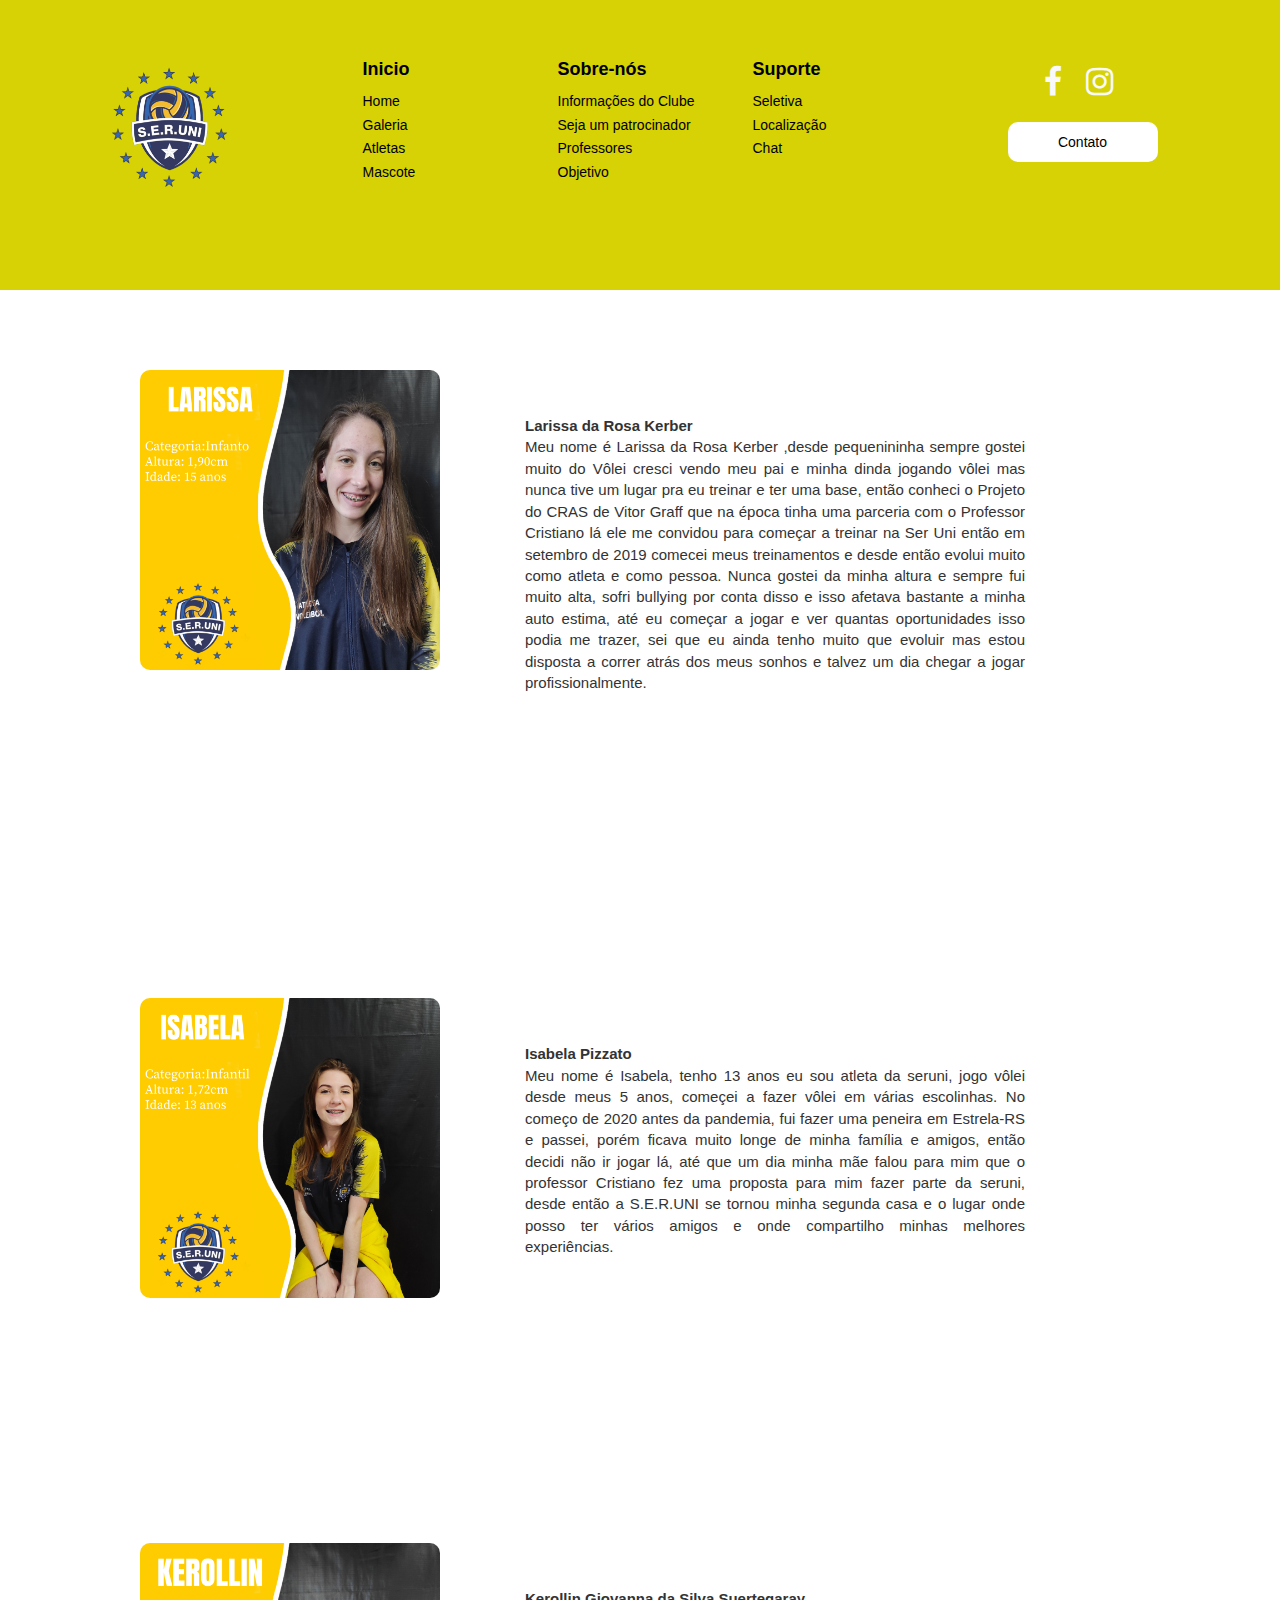
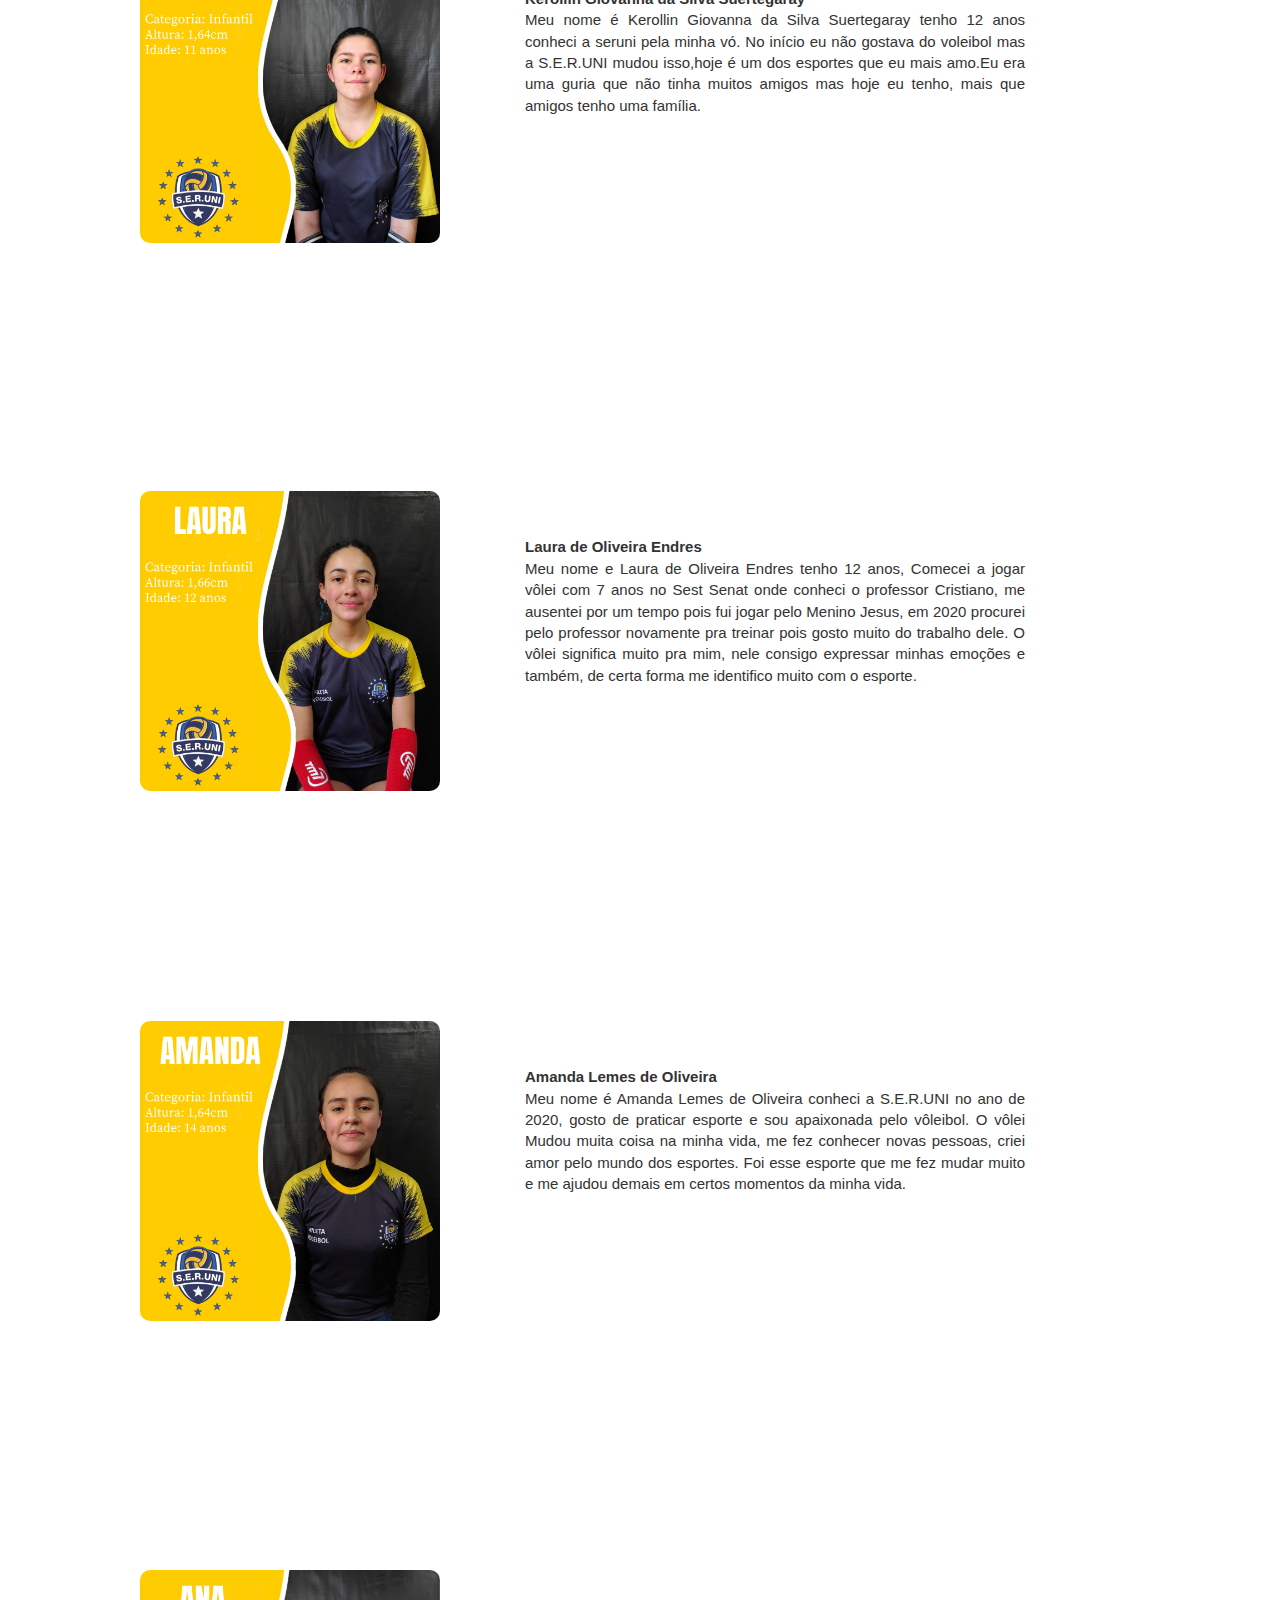
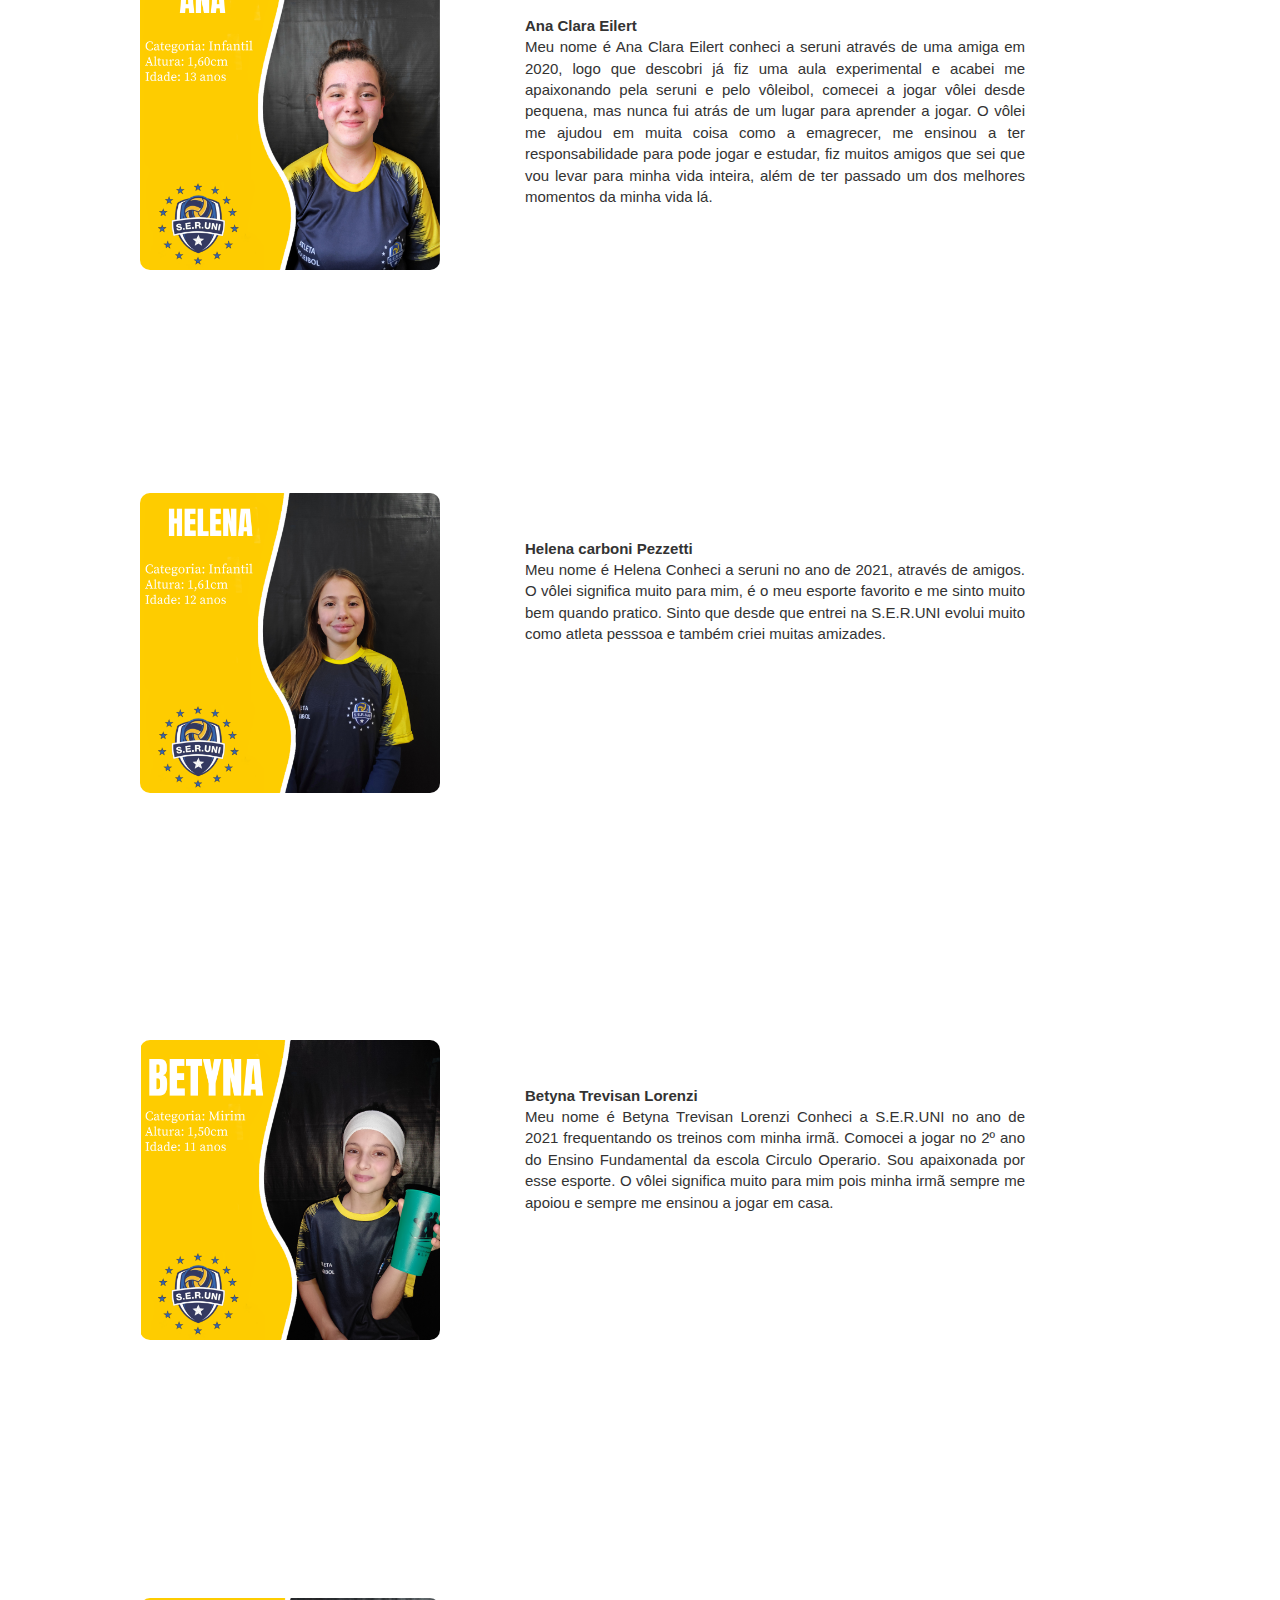
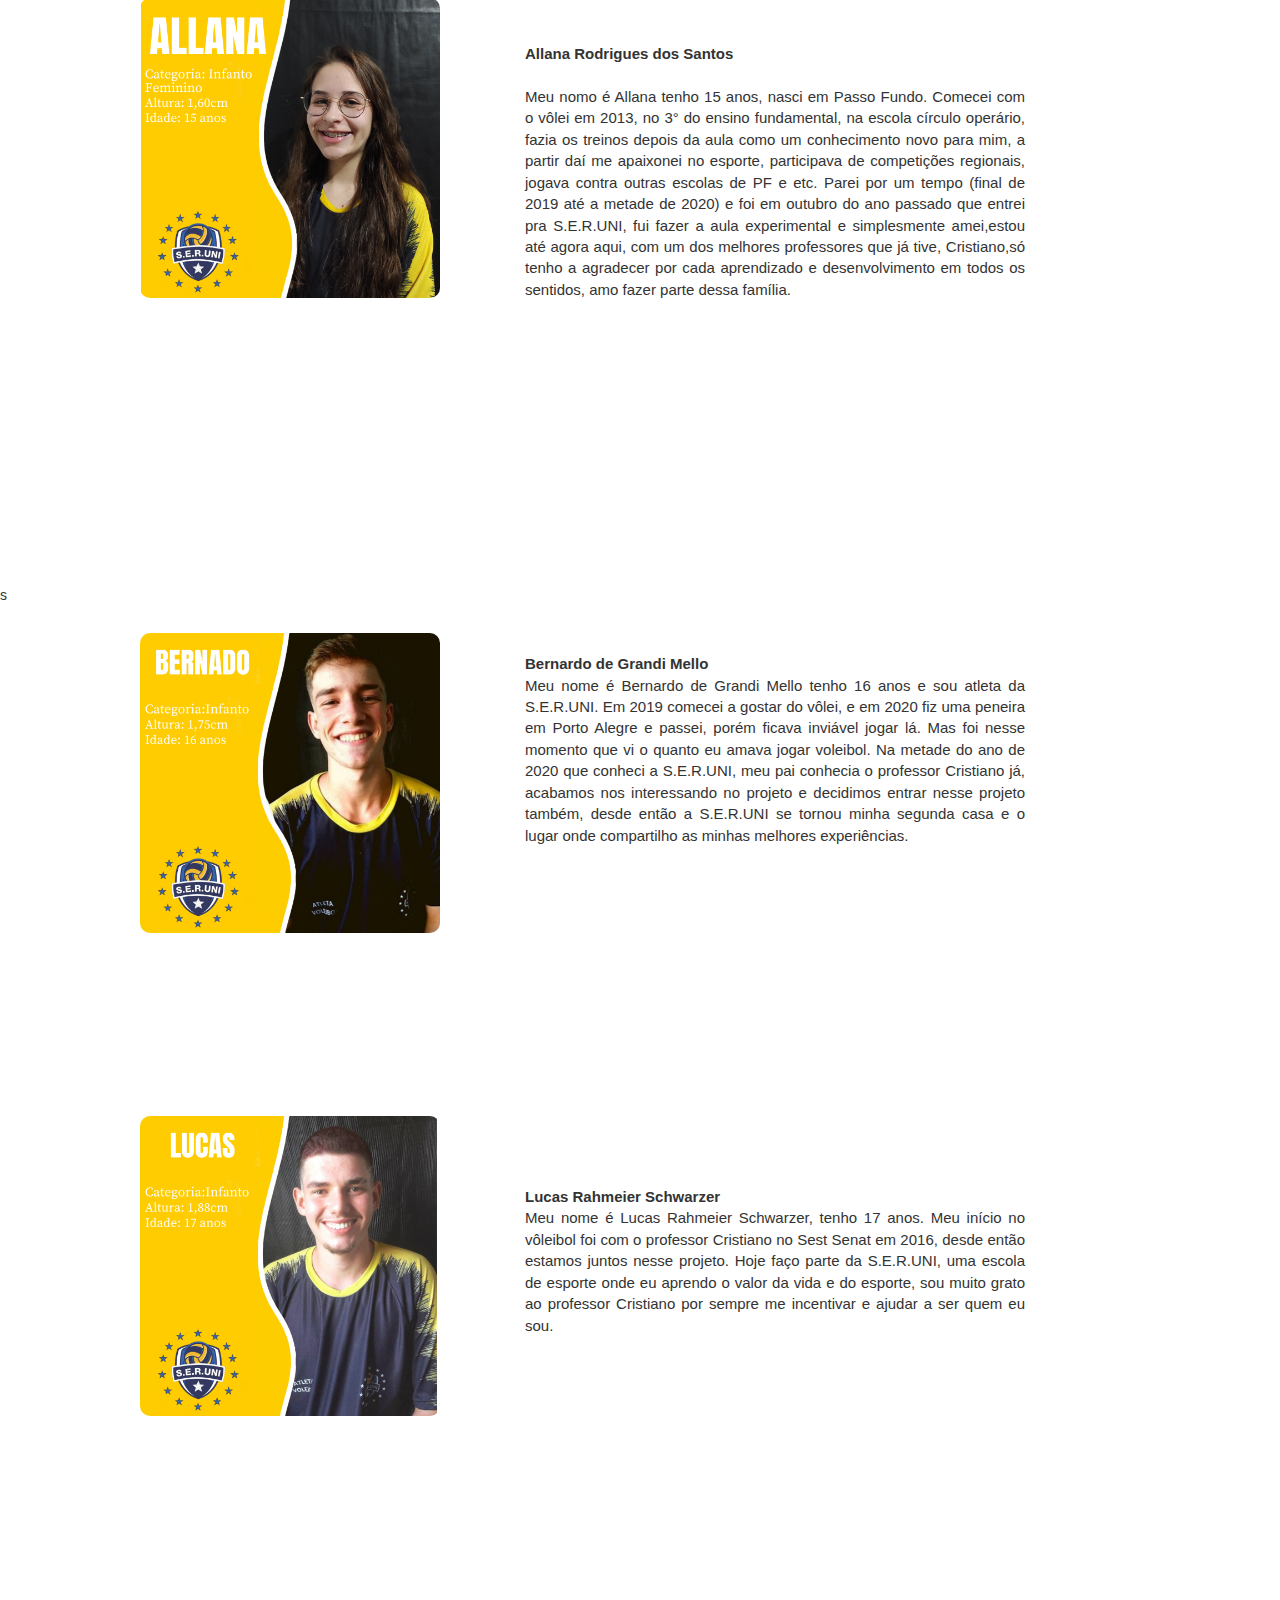
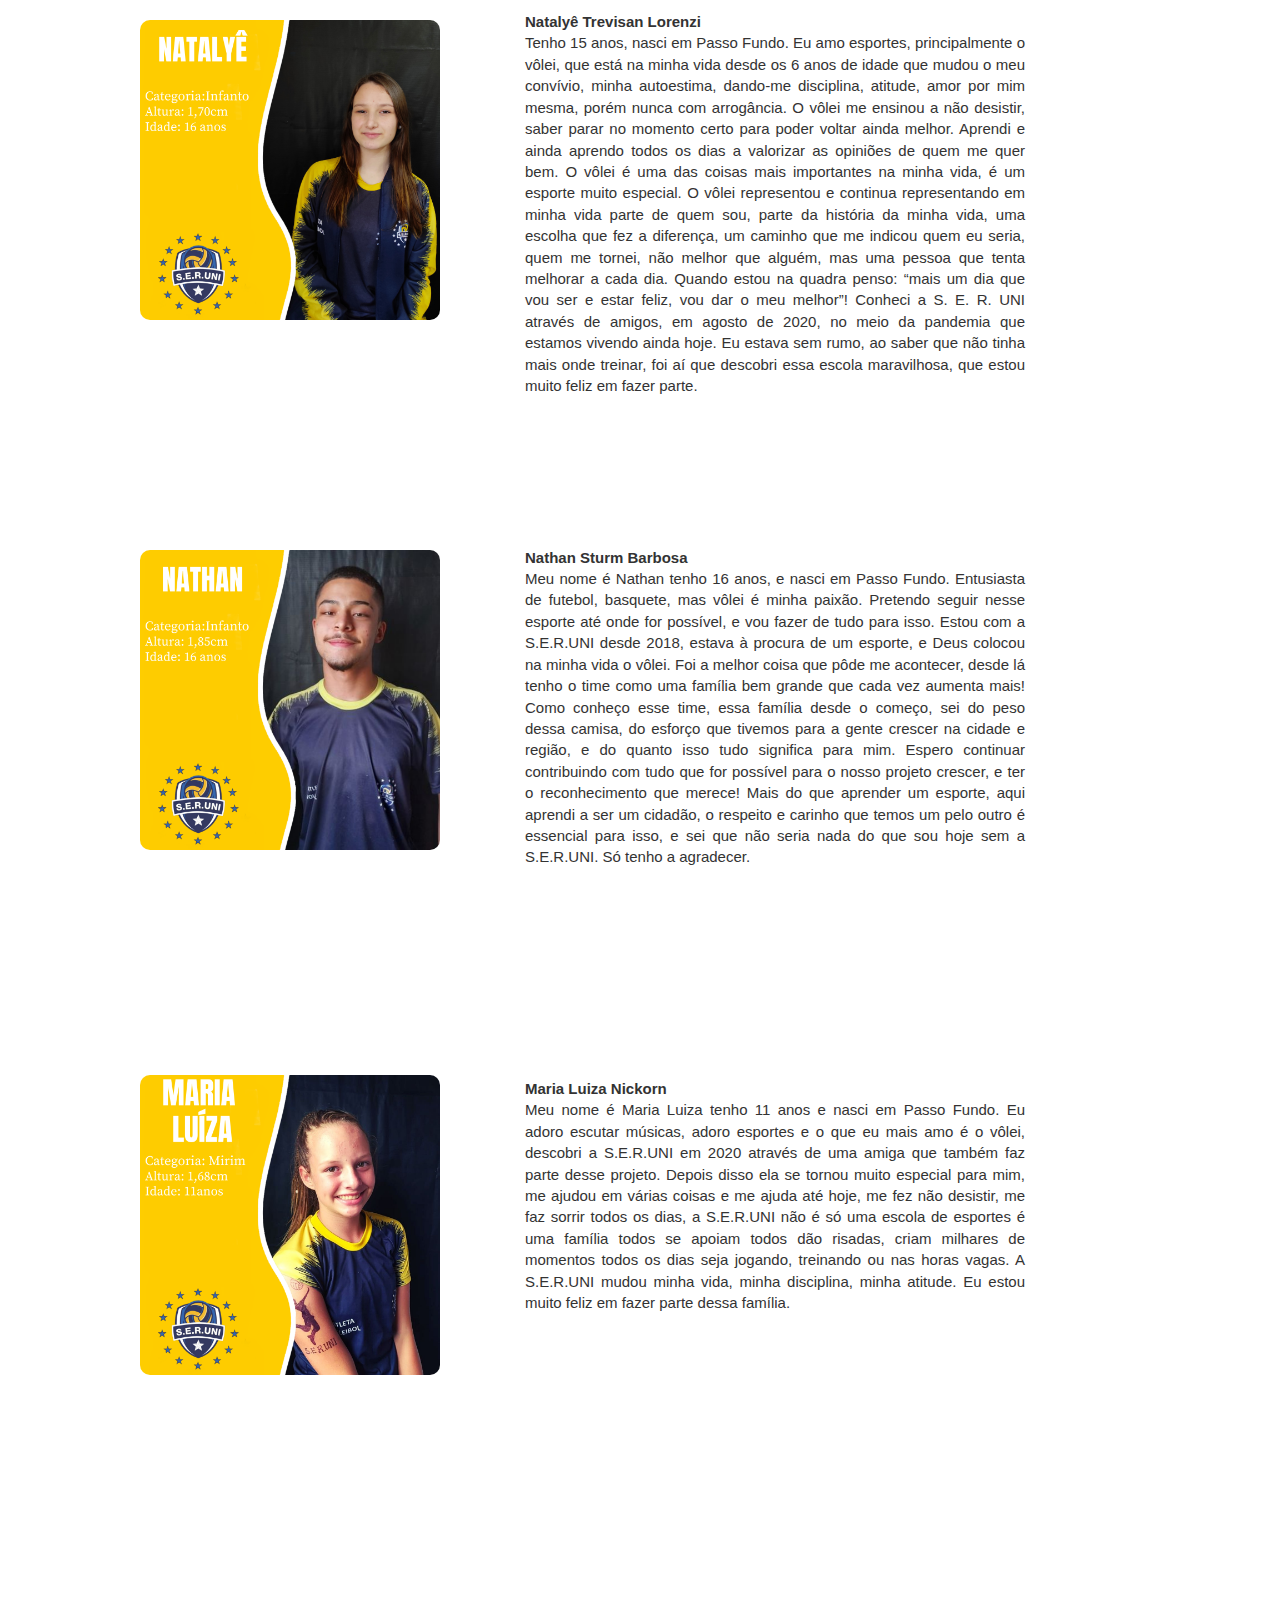
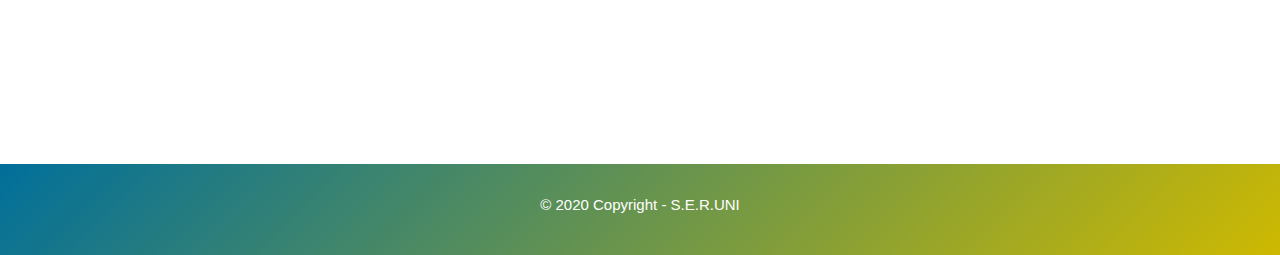
==== atletas.html @ 85f52ccf "Add files via upload" ====
<!DOCTYPE html>
<html>
  <head>
    <title>S.E.R.UNI</title>
    <meta charset="utf-8">
    <link href="https://fonts.googleapis.com/css?family=Roboto&display=swap" rel="stylesheet">
    <meta name="viewport" content="width=device-width, initial-scale=1, shrink-to-fit=no">
    <link href="https://fonts.googleapis.com/css?family=Vollkorn:400,400i,700" rel="stylesheet">
    <meta name="theme-color" content="#057386">
    <link rel="shortcut icon" href="SERUNI.png" >
     <link rel="stylesheet" href="css/matematica.css" />
     <link rel="stylesheet" href="css/video.css">
    <link href="https://fonts.googleapis.com/css?family=Liu+Jian+Mao+Cao&display=swap" rel="stylesheet">
    <link rel="stylesheet" href="ajax/ajax.css">
    <link rel="stylesheet" href="ajax/boots.css">
    <link rel="stylesheet" href="footer-with-button-logo.css">
  </head>
  <body>
  <link rel="stylesheet" href="https://cdnjs.cloudflare.com/ajax/libs/font-awesome/4.7.0/css/font-awesome.min.css">

</head>
<body>
  
    <footer  id="myFooter">
        <div class="container">
            <div class="row">
                <div class="col-sm-3">
                    <h2 class="logo"> <img src="SERUNI.png" width="188px" height="170px" ></h2>
                </div>
                <div class="col-sm-2">
                    <h5>Inicio</h5>
                    <ul>
                        <li><a href="index.html" >Home</a></li>
                        <li><a href="galeria.html">Galeria</a></li>
                        <li><a href="atletas.html">Atletas</a></li>
                        <li><a href="mascote.html">Mascote</a></li>
            
                    </ul>
                </div>
                <div class="col-sm-2">
                    <h5>Sobre-nós</h5>
                    <ul>
                        <li><a href="informaçoes.html">Informações do Clube</a></li>
                        <li><a href="patrocinio.html">Seja um patrocinador</a></li>
                        <li><a href="professores.html">Professores</a></li>
                        
                        <li><a href="valores.html">Objetivo</a></li>
                    </ul>
                </div>
                <div class="col-sm-2">
                    <h5>Suporte</h5>
                    <ul>
                        <li><a href="seletiva.html">Seletiva</a></li>
                        <li><a href="localizaçao.html">Localização</a></li>
                       
                        <li><a href="https://www.facebook.com/messages/t/voleibolseruni">Chat</a></li>
  
                    </ul>
                </div>
                <div class="col-sm-3">
                    <div class="social-networks">
                      
                        <a href="https://www.facebook.com/voleibolseruni" class="facebook"><i class="fa fa-facebook"></i></a>
                        <a href="https://www.instagram.com/s.e.r.uni_/" class="instagram"><i class="fa fa-instagram"></i></a>
                    </div>
                    <a href="https://api.whatsapp.com/send?phone=5554991456488&text=Ol%C3%A1%20gostaria%20de%20patrocinar%20a%20S..E.R.UNI%20%3F">
                      <button type="button" class="serunibot">Contato</button>
                    </a>
                </div>
            </div>
        </div>
       
    </footer>
    <article class="desaparece">
      <br> 
      <br> 
      <br> 
      <br> 
      
   
    </article>
    <!-- <header>
        <p id="fechar">X</p>
      </header>
      <main> -->
    
        
      <!-- </main>
    <p class="embreve"> Desculpa essa Pagina não esta Disponivel no Momento</p>
     <a href="https://wa.me/?text=Acesse%20http://www.escoladeesportesseruni.com.br/">
        <img src="https://i.pinimg.com/originals/85/be/cb/85becb35e8864e42a5796fd8e240fbfb.png" style="width: 30px;height: 30px;">

  </a> -->
  <!-- <iframe src="https://www.facebook.com/plugins/share_button.php?href=https%3A%2F%2Fwww.facebook.com%2Fvoleibolseruni&layout=button&size=large&width=121&height=28&appId" width="121" height="28" style="border:none;overflow:hidden" scrolling="no" frameborder="0" allowfullscreen="true" allow="autoplay; clipboard-write; encrypted-media; picture-in-picture; web-share"></iframe> -->

<!--
  <img id="configura" src="img/isabela.png" class="fb-post6">
  <p id="ajuste" class="biografia6"><b> Isabela</b><br>

    </p>
  <iframe src="https://www.facebook.com/plugins/share_button.php?href=https%3A%2F%2Fwww.facebook.com%2Fvoleibolseruni%2Fphotos%2Fa.2307043109548555%2F2866457470273780%2F&layout=button_count&size=small&width=115&height=20&appId"class="compartilhar5" width="115" height="20" style="border:none;overflow:hidden" scrolling="no" frameborder="0" allowfullscreen="true" allow="autoplay; clipboard-write; encrypted-media; picture-in-picture; web-share"></iframe>

 
    
    
    <img id="configura" src="img/ana mader.png" class="fb-post6">
  <p id="ajuste" class="biografia6"><b> Ana Mader </b><br>
    Meu nome é Ana Mader tenho 16
    </p>
  <iframe src="https://www.facebook.com/plugins/share_button.php?href=https%3A%2F%2Fwww.facebook.com%2Fvoleibolseruni%2Fphotos%2Fa.2307043109548555%2F2866457470273780%2F&layout=button_count&size=small&width=115&height=20&appId"class="compartilhar5" width="115" height="20" style="border:none;overflow:hidden" scrolling="no" frameborder="0" allowfullscreen="true" allow="autoplay; clipboard-write; encrypted-media; picture-in-picture; web-share"></iframe>
  

  <img id="configura" src="img/fernanda.png" class="fb-post6">
  <p id="ajuste" class="biografia6"><b> Fernanda Soares de Souza </b><br>
    Meu nome é Fernanda e conheci a seruni através de uma amiga que também faz parte desse projeto, 
   o professor Cristiano eu já conhecia quando ele dava aulas no sest Senat, treinei lá por 2 anos e me
   afastei por motivos escolares.
 O vôlei mudou muita coisa na minha vida, principalmente na vida esportiva,
  por que eu sempre fui uma pessoa que gosta muito de esportes, fez eu me socializar mais e ter mais 
  compromisso. Voleibol é mais que um hobby pra mim, é uma opção de carreira, e quero lutar 
  muito para alcançar o meu objetivos.
    </p>
  <iframe src="https://www.facebook.com/plugins/share_button.php?href=https%3A%2F%2Fwww.facebook.com%2Fvoleibolseruni%2Fphotos%2Fa.2307043109548555%2F2866457470273780%2F&layout=button_count&size=small&width=115&height=20&appId"class="compartilhar5" width="115" height="20" style="border:none;overflow:hidden" scrolling="no" frameborder="0" allowfullscreen="true" allow="autoplay; clipboard-write; encrypted-media; picture-in-picture; web-share"></iframe>
  
   --->  
  <img id="configura" src="img/larissa.png" class="fb-post6"> 
  <p id="ajuste" class="biografia6"><b> Larissa da Rosa Kerber</b><br>
    Meu nome é Larissa da Rosa Kerber ,desde pequenininha sempre gostei muito do Vôlei cresci vendo meu pai 
    e minha dinda jogando vôlei mas nunca tive um lugar pra eu treinar e ter uma base, então conheci 
    o Projeto do CRAS de Vitor Graff que na época tinha uma parceria com o Professor Cristiano lá ele
     me convidou para começar a treinar na Ser Uni então em setembro de 2019 comecei meus treinamentos
      e desde então evolui muito como atleta e como pessoa. Nunca gostei da minha altura
       e sempre fui muito alta, sofri bullying por conta disso e isso afetava bastante
        a minha auto estima, até eu começar a jogar e ver quantas oportunidades isso podia me trazer, 
        sei que eu ainda tenho muito que evoluir mas estou disposta a correr atrás dos meus sonhos e talvez um
         dia chegar a jogar profissionalmente.
    </p>
    <iframe src="https://www.facebook.com/plugins/share_button.php?href=https%3A%2F%2Fwww.facebook.com%2Fvoleibolseruni%2Fphotos%2Fa.2307043109548555%2F2896000383986155%2F&layout=button_count&size=small&width=115&height=20&appId"class="compartilhar5" width="115" height="20" style="border:none;overflow:hidden" scrolling="no" frameborder="0" allowfullscreen="true" allow="autoplay; clipboard-write; encrypted-media; picture-in-picture; web-share"></iframe>
  

   
 

 
  
 
  <!-- <img id="configura" src="img/julia.png" class="fb-post6">
  <p id="ajuste" class="biografia6"><b> Julia</b><br>
    
    </p> -->
  <iframe src="https://www.facebook.com/plugins/share_button.php?href=https%3A%2F%2Fwww.facebook.com%2Fvoleibolseruni%2Fphotos%2Fa.2307043109548555%2F2866457470273780%2F&layout=button_count&size=small&width=115&height=20&appId"class="compartilhar5" width="115" height="20" style="border:none;overflow:hidden" scrolling="no" frameborder="0" allowfullscreen="true" allow="autoplay; clipboard-write; encrypted-media; picture-in-picture; web-share"></iframe>
 
  <img id="configura" src="img//isabela.png" class="fb-post6">
 <p id="ajuste" class="biografia6"><b> Isabela Pizzato</b><br>
  Meu nome é Isabela, tenho 13 anos eu sou atleta da seruni, jogo vôlei desde meus 5 anos,
   começei a fazer vôlei em várias escolinhas. No começo de 2020 antes da pandemia, fui fazer
    uma peneira em Estrela-RS e passei, porém ficava muito longe de minha família e amigos,
     então decidi não ir jogar lá, até que um dia minha mãe falou para mim que o professor 
     Cristiano fez uma proposta para mim fazer parte da seruni, desde então a S.E.R.UNI se
      tornou minha segunda casa e o lugar onde posso ter vários amigos e onde compartilho
       minhas melhores experiências.
   
   </p>
   <iframe src="https://www.facebook.com/plugins/share_button.php?href=https%3A%2F%2Fwww.facebook.com%2Fvoleibolseruni%2Fphotos%2Fa.2307043109548555%2F2895987087320818%2F&layout=button_count&size=small&width=115&height=20&appId"class="compartilhar5" width="115" height="20" style="border:none;overflow:hidden" scrolling="no" frameborder="0" allowfullscreen="true" allow="autoplay; clipboard-write; encrypted-media; picture-in-picture; web-share"></iframe>

 <img id="configura" src="img//kerollin.png" class="fb-post6">
 <p id="ajuste" class="biografia6"><b> Kerollin Giovanna da Silva Suertegaray</b><br>
   Meu nome é Kerollin Giovanna da Silva Suertegaray tenho 12 anos conheci a seruni pela minha vó. No início eu não gostava do voleibol
    mas a S.E.R.UNI mudou isso,hoje é um dos esportes que eu mais amo.Eu era uma guria que não tinha muitos
     amigos mas hoje eu tenho, mais que amigos tenho uma família.
     <article class="desaparece">
      <br> 
      <br> 
      <br> 
      <br> 
      
   
    </article> 
   </p>
   <iframe src="https://www.facebook.com/plugins/share_button.php?href=https%3A%2F%2Fwww.facebook.com%2Fvoleibolseruni%2Fphotos%2Fa.2307043109548555%2F2893454927574034%2F&layout=button_count&size=small&width=115&height=20&appId"class="compartilhar5" width="115" height="20" style="border:none;overflow:hidden" scrolling="no" frameborder="0" allowfullscreen="true" allow="autoplay; clipboard-write; encrypted-media; picture-in-picture; web-share"></iframe>


 <img id="configura" src="img/laura.png" class="fb-post6">
 <p id="ajuste" class="biografia6"><b>Laura de Oliveira Endres</b><br>
   Meu nome e Laura de Oliveira Endres tenho 12 anos, Comecei a jogar vôlei com 7 anos no Sest Senat onde conheci o professor 
   Cristiano, me ausentei por um tempo pois fui jogar pelo Menino Jesus, em 2020 procurei pelo professor 
 novamente pra treinar pois gosto muito do trabalho dele.
O vôlei significa muito pra mim, nele consigo expressar minhas emoções e também, de certa forma me
identifico muito com o esporte.
<article class="desaparece">
  <br> 
  <br> 
  
  

</article> 
   </p>
   <iframe src="https://www.facebook.com/plugins/share_button.php?href=https%3A%2F%2Fwww.facebook.com%2Fvoleibolseruni%2Fphotos%2Fa.2307043109548555%2F2893446157574911&layout=button_count&size=small&width=115&height=20&appId"class="compartilhar5" width="115" height="20" style="border:none;overflow:hidden" scrolling="no" frameborder="0" allowfullscreen="true" allow="autoplay; clipboard-write; encrypted-media; picture-in-picture; web-share"></iframe>
 

 <img id="configura" src="img/amanda.png" class="fb-post6">
 <p id="ajuste" class="biografia6"><b> Amanda Lemes de Oliveira </b><br>
   Meu nome é Amanda Lemes de Oliveira conheci a S.E.R.UNI no ano de 2020, gosto de praticar esporte e
    sou apaixonada pelo vôleibol. 
   O vôlei Mudou muita coisa na minha vida, me fez conhecer novas pessoas, criei amor pelo mundo dos 
   esportes. Foi esse esporte que me fez mudar muito e me ajudou demais em certos momentos da minha vida.
   <article class="desaparece">
     <br> 
     <br> 
     <br> 
     <br> 
     
  
   </article>  
 </p>
 <iframe src="https://www.facebook.com/plugins/share_button.php?href=https%3A%2F%2Fwww.facebook.com%2Fvoleibolseruni%2Fphotos%2Fa.2307043109548555%2F2892644090988451%2F&layout=button_count&size=small&width=115&height=20&appId"class="compartilhar5" width="115" height="20" style="border:none;overflow:hidden" scrolling="no" frameborder="0" allowfullscreen="true" allow="autoplay; clipboard-write; encrypted-media; picture-in-picture; web-share"></iframe>

 



  <img id="configura" src="img/ana.png" class="fb-post6">
  <p id="ajuste" class="biografia6"><b> Ana Clara Eilert </b><br>
   Meu nome é Ana Clara Eilert conheci a seruni através de uma amiga em 2020, logo que descobri já fiz 
   uma aula experimental e acabei me apaixonando pela seruni e pelo vôleibol, comecei a jogar vôlei desde
    pequena, mas nunca fui atrás de um lugar para aprender a jogar.
O vôlei me ajudou em muita coisa como a emagrecer, me ensinou a ter responsabilidade para pode jogar 
e estudar, fiz muitos amigos que sei que vou levar para minha vida inteira, além de ter passado um 
dos melhores momentos da minha vida lá.
    </p>
    <iframe src="https://www.facebook.com/plugins/share_button.php?href=https%3A%2F%2Fwww.facebook.com%2Fvoleibolseruni%2Fphotos%2Fa.2307043109548555%2F2892616970991163&layout=button_count&size=small&width=115&height=20&appId"class="compartilhar5" width="115" height="20" style="border:none;overflow:hidden" scrolling="no" frameborder="0" allowfullscreen="true" allow="autoplay; clipboard-write; encrypted-media; picture-in-picture; web-share"></iframe>

 
  <img id="configura" src="img/helena.png" class="fb-post6">
  <p id="ajuste" class="biografia6"><b> Helena carboni Pezzetti</b><br>
    Meu nome é Helena Conheci a seruni no ano de 2021, através de amigos. O vôlei significa muito para mim,
     é o meu esporte favorito e me sinto muito bem quando pratico. Sinto que desde que entrei na S.E.R.UNI
      evolui muito como atleta  pesssoa e também criei muitas amizades.
   <article class="desaparece">
    <br> 
    <br> 
    <br> 
    <br> 
    <br> 
   
  
  </article>  
  
  </p>
  <iframe src="https://www.facebook.com/plugins/share_button.php?href=https%3A%2F%2Fwww.facebook.com%2Fvoleibolseruni%2Fphotos%2Fa.2307043109548555%2F2891658844420309&layout=button_count&size=small&width=115&height=20&appId" class="compartilhar5" width="115" height="20" style="border:none;overflow:hidden" scrolling="no" frameborder="0" allowfullscreen="true" allow="autoplay; clipboard-write; encrypted-media; picture-in-picture; web-share"></iframe>
  

  <img id="configura" src="img/Betyna Trevisan Lorenzi (1).png" class="fb-post6">
<p id="ajuste" class="biografia6"><b> Betyna Trevisan Lorenzi</b><br>
 Meu nome é Betyna Trevisan Lorenzi Conheci a S.E.R.UNI no ano de 2021 frequentando os
  treinos com minha irmã. Comocei a jogar no 2º ano do Ensino Fundamental da escola Circulo Operario. 
  Sou apaixonada por esse esporte. O vôlei significa muito para 
  mim pois minha irmã sempre me apoiou e sempre me ensinou a jogar em casa.
  </p>
  <article class="desaparece">
    <br> 
    <br> 
    <br> 
    <br> 
    <br> 
  
  </article>  
  <iframe src="https://www.facebook.com/plugins/share_button.php?href=https%3A%2F%2Fwww.facebook.com%2Fvoleibolseruni%2Fphotos%2Fa.2307043109548555%2F2890859341166926%2F&layout=button_count&size=small&width=115&height=20&appId"class="compartilhar5" width="115" height="20" style="border:none;overflow:hidden" scrolling="no" frameborder="0" allowfullscreen="true" allow="autoplay; clipboard-write; encrypted-media; picture-in-picture; web-share"></iframe>



  <img id="configura" src="img/allana.png" class="fb-post6">
<p id="ajuste" class="biografia6"><b> Allana Rodrigues dos Santos</b><br><br>
  Meu nomo é Allana tenho 15 anos, nasci em Passo Fundo. Comecei com o vôlei em 2013, 
  no 3° do ensino fundamental, na escola círculo operário, fazia os treinos depois da aula como um 
  conhecimento novo para mim, a partir daí me apaixonei no esporte, participava de competições regionais,
   jogava contra outras escolas de PF e etc. Parei por um tempo (final de 2019 até a metade de 2020)
    e foi em outubro do ano passado que entrei pra S.E.R.UNI, fui fazer a aula experimental e simplesmente
     amei,estou até agora aqui, com um dos melhores professores que já tive, Cristiano,só tenho a agradecer
      por cada aprendizado e desenvolvimento em todos os sentidos, amo fazer parte dessa família.
  </p>
<iframe src="https://www.facebook.com/plugins/share_button.php?href=https%3A%2F%2Fwww.facebook.com%2Fvoleibolseruni%2Fphotos%2Fa.2307043109548555%2F2866457470273780%2F&layout=button_count&size=small&width=115&height=20&appId"class="compartilhar5" width="115" height="20" style="border:none;overflow:hidden" scrolling="no" frameborder="0" allowfullscreen="true" allow="autoplay; clipboard-write; encrypted-media; picture-in-picture; web-share"></iframe>
s
<img id="configura" src="img/bernardo.png" class="fb-post1">


<br>

<p id="ajuste" class="biografia1"><b>Bernardo de Grandi Mello</b> <br> Meu nome é Bernardo de Grandi 
  Mello tenho 16 anos e sou atleta da S.E.R.UNI. Em 2019 comecei a gostar do vôlei, e em 2020 fiz uma 
  peneira em Porto Alegre e passei, porém ficava inviável jogar lá. Mas foi nesse momento que vi o 
  quanto eu amava jogar voleibol. Na metade do ano de 2020 que conheci a S.E.R.UNI, meu pai conhecia 
  o professor Cristiano já, acabamos nos interessando no projeto e decidimos entrar nesse projeto também, 
  desde então a S.E.R.UNI se tornou minha segunda casa e o lugar onde compartilho as minhas melhores 
  experiências.</p>
<article class="desaparece">
  <br> 
  <br> 
  <br> 
  <br> 
  

</article>
<iframe src="https://www.facebook.com/plugins/share_button.php?href=https%3A%2F%2Fwww.facebook.com%2Fvoleibolseruni%2Fphotos%2F2772839789635549&layout=button_count&size=small&width=115&height=20&appId" class="compartilhar1" width="115" height="20" style="border:none;overflow:hidden" scrolling="no" frameborder="0" allowfullscreen="true" allow="autoplay; clipboard-write; encrypted-media; picture-in-picture; web-share"></iframe>
<img id="configura" src="img/lucas.png" class="fb-post2"><br><br><br><br>



<p id="ajuste" class="biografia2"><b> Lucas Rahmeier Schwarzer</b><br>Meu nome é Lucas Rahmeier Schwarzer, 
  tenho 17 anos. Meu início no vôleibol foi com o professor Cristiano no Sest Senat em 2016, desde então
   estamos juntos nesse projeto. Hoje faço parte da S.E.R.UNI, uma escola de esporte onde eu aprendo o 
   valor da vida e do esporte, sou muito grato ao professor Cristiano por sempre me incentivar e ajudar
    a ser quem eu sou.</p>

<iframe src="https://www.facebook.com/plugins/share_button.php?href=https%3A%2F%2Fwww.facebook.com%2Fvoleibolseruni%2Fphotos%2Fa.2307043109548555%2F2772841776302017%2F&layout=button_count&size=small&width=115&height=20&appId"class="compartilhar2" width="115" height="20" style="border:none;overflow:hidden" scrolling="no" frameborder="0" allowfullscreen="true" allow="autoplay; clipboard-write; encrypted-media; picture-in-picture; web-share"></iframe>
<img id="configura" id="configura" src="img/nati.png" class="fb-post3">
<br>

<p id="ajuste" class="biografia3"><b> Natalyê Trevisan Lorenzi</b><br>
  Tenho 15 anos, nasci em Passo Fundo. Eu amo esportes, principalmente o vôlei, que está na minha vida 
  desde os 6 anos de idade que mudou o meu convívio,
   minha autoestima, dando-me disciplina, atitude, amor por mim mesma, porém nunca com arrogância. 
   O vôlei me ensinou a não desistir, saber parar no momento certo para poder voltar ainda melhor.
    Aprendi e ainda aprendo todos os dias a valorizar as opiniões de quem me quer bem. O vôlei é uma das 
    coisas mais importantes na minha vida, é um esporte muito especial. O vôlei representou e continua 
    representando em minha vida parte de quem sou, parte da história da minha vida, uma escolha que fez 
    a diferença, um caminho que me indicou quem eu seria, quem me tornei, não melhor que alguém, mas uma 
    pessoa que tenta melhorar a cada dia. Quando estou na quadra penso: “mais um dia que vou ser e estar 
    feliz, vou dar o meu melhor”! Conheci a S. E. R. UNI através de amigos, em agosto de 2020, no meio da
     pandemia que estamos vivendo ainda hoje. Eu estava sem rumo, ao saber que não tinha mais onde treinar, 
     foi aí que descobri essa escola maravilhosa, que estou muito feliz em fazer parte.
  
</p>
<article class="desaparece">
  <br> 
  <br> 
   
  

</article>
<iframe src="https://www.facebook.com/plugins/share_button.php?href=https%3A%2F%2Fwww.facebook.com%2Fvoleibolseruni%2Fphotos%2Fa.2299869316932601%2F2782537321999129%2F&layout=button_count&size=small&width=115&height=20&appId" class="compartilhar3"width="115" height="20" style="border:none;overflow:hidden" scrolling="no" frameborder="0" allowfullscreen="true" allow="autoplay; clipboard-write; encrypted-media; picture-in-picture; web-share"></iframe>
<br>

<img id="configura" src="img/nathan.png" class="fb-post4">
<p id="ajuste" class="biografia4"><b>Nathan Sturm Barbosa</b><br>
  Meu nome é Nathan tenho 16 anos, e nasci em Passo Fundo. Entusiasta de futebol, basquete, mas 
  vôlei é minha paixão. Pretendo seguir nesse esporte até onde for possível, e vou fazer de tudo para isso.
  Estou com a S.E.R.UNI desde 2018, estava à procura de um esporte, e Deus colocou na minha vida o vôlei. 
  Foi a melhor coisa que pôde me acontecer, desde lá tenho o time como uma família bem grande que cada vez 
  aumenta mais! 
  Como conheço esse time, essa família desde o começo, sei do peso dessa camisa, do esforço que tivemos para 
  a gente crescer na cidade e região, e do quanto isso tudo significa para mim. Espero continuar contribuindo
   com tudo que for possível para o nosso projeto crescer, e ter o reconhecimento que merece! 
  Mais do que aprender um esporte, aqui aprendi a ser um cidadão, o respeito e carinho que temos um pelo 
  outro é essencial para isso, e sei que não seria nada do que sou hoje sem a S.E.R.UNI. Só tenho a agradecer.

  </p>
<iframe src="https://www.facebook.com/plugins/share_button.php?href=https%3A%2F%2Fwww.facebook.com%2Fvoleibolseruni%2Fphotos%2F2777950792457782&layout=button_count&size=small&width=115&height=20&appId"class="compartilhar4" width="115" height="20" style="border:none;overflow:hidden" scrolling="no" frameborder="0" allowfullscreen="true" allow="autoplay; clipboard-write; encrypted-media; picture-in-picture; web-share"></iframe>

<img id="configura" src="img/maria.png" class="fb-post5">
<p id="ajuste" class="biografia5"><b> Maria Luiza Nickorn</b><br>
  Meu nome é Maria Luiza tenho 11 anos e nasci em Passo Fundo.
  Eu adoro escutar músicas, adoro esportes e o que eu mais amo é o vôlei,
  descobri a S.E.R.UNI em 2020 através de uma amiga que também faz parte desse projeto.
  Depois disso ela se tornou muito especial para mim, me ajudou em várias coisas e me ajuda até hoje, 
  me fez não desistir, me faz sorrir todos os dias, a S.E.R.UNI não é só uma escola de esportes é
   uma família todos se apoiam todos dão risadas, criam milhares de momentos todos os dias seja jogando, 
   treinando ou nas horas vagas.
  A S.E.R.UNI mudou minha vida, minha disciplina, minha atitude.
  Eu estou muito feliz em fazer parte dessa família.
  </p>
<iframe src="https://www.facebook.com/plugins/share_button.php?href=https%3A%2F%2Fwww.facebook.com%2Fvoleibolseruni%2Fphotos%2F2771963616389833&layout=button_count&size=small&width=115&height=20&appId" class="compartilhar5"width="115" height="20" style="border:none;overflow:hidden" scrolling="no" frameborder="0" allowfullscreen="true" allow="autoplay; clipboard-write; encrypted-media; picture-in-picture; web-share"></iframe>


   










<footer class="footer" style="font-size: 15px;">
        <p>© 2020 Copyright - S.E.R.UNI </p>
      </footer>
      <script>
        const pi = Math.PI //---> Constante de Arquimedes (Pi), razão do perímetro pelo diâmetro de uma circunferência
        let set
        const quantSet = 100
        let numSet = quantSet
        let header = document.querySelector("header")
        let imgH = header.querySelector("p")
        let maxWYT = 720
        let maxHYT = 540
        let angle = 0
        let condIframe = false
        let iframe
        let IDYT = "m9C5B-tIaSg" //---> Aqui tu coloca o ID do YouTube!
        let numScroll = 1 - Math.pow(0, window.scrollY)
        let scrollVid = function() {
          if(numScroll == 0) {
            window.removeEventListener("scroll", scrollVid)
            iframe = document.createElement("iframe")
            iframe.src = "http://www.youtube.com/embed/" + IDYT + "?autoplay=1"
            iframe.width = maxWYT
            iframe.height = maxHYT
            iframe.style.width = maxWYT
            iframe.style.height = maxHYT
            iframe.frameBorder = 0
            iframe.allowFullscreen = true
            header.appendChild(iframe)
            redimensIFrame()
            window.addEventListener("resize", redimensIFrame)
            functTransition(-1, () => {})
          } numScroll--
        }; let closeHeader = function() {
          imgH.removeEventListener("click", closeHeader)
          functTransition(1, () => {
            window.removeEventListener("resize", redimensIFrame)
            document.body.removeChild(header)
          })
        }; let redimensIFrame = function() {
          let Wu = window.innerWidth - 77
          let Hu = window.innerHeight - 60
          if(Wu >= maxWYT && Hu >= maxHYT) {
            iframe.style.transform = "scale(1)"
          } else {
            let vT
            if(Wu/maxWYT >= Hu/maxHYT) {
              vT = Hu/maxHYT
            } else {
              vT = Wu/maxWYT
            } if(vT < 0.3) {
              vT = 0.3
            } iframe.style.transform = "scale(" + vT + ")"
          }
        }; function functTransition(numAdd, functSet) {
          set = setInterval(function() {
            numSet += numAdd
            if(numSet == 0) {
              clearInterval(set)
              imgH.addEventListener("click", closeHeader)
            } else if(numAdd == -1 && numSet == quantSet - 1) {
              header.style.display = "flex"
            } else if(numSet == quantSet) {
              clearInterval(set)
              functSet()
              return
            } header.style.right = window.innerWidth*(1 - Math.cos(Math.PI*numSet/(quantSet*2))) + "px"
          }, 10)
        } window.addEventListener("scroll", scrollVid)
      </script>
      <script>
        alert("Página em desenvolvimento")
      </script>



</body>
---- css/matematica.css ----
body {
  overflow-x: hidden;
}

body::-webkit-scrollbar-track {
background-color: rgb(18, 71, 92);
}
body::-webkit-scrollbar {
width: 10px;
background: rgb(0, 0, 0);
}
body::-webkit-scrollbar-thumb {
background: #09319c;
} 

body, p, h1, ul, li, blockquote {
padding: 0px;
margin: 0px;


}
@media only screen and (min-width: 600px) {
.serunibot{
  background-color: #ffffff;
  border-radius: 10px;
  border: none;
  color: #000000;
  width: 150px;
  height: 40px;
  margin-left: 60px;
}
}

@media only screen and (max-width: 1000px) {
  .serunibot{
    background-color: #ffffff;
    border-radius: 10px;
    border: none;
    color: #000000;
    width: 150px;
    height: 40px;
    margin-left: 10px;
  }
  }
  @media (max-width: 700px) {
.posiss{
   
    color: #0353af;
    text-align: justify;
    font-family: Arial, Helvetica, sans-serif;
    font-weight: 400;
    font-size: 17px;
  }
  
    
  }
  @media (min-width: 600px) {
    .posiss{
      color: #1558bb;
      position: relative;
      top: 36em;
      text-align: justify;
      font-size: 17px;
      font-family: Arial, Helvetica, sans-serif;
      font-weight: 400;
    }
    
 
  }



#todos {
max-width: 100%;
width: 100%;
border-radius: 5px;

}

.linhar{
text-align: justify;
font-size: 17px;
font-family: Arial, Helvetica, sans-serif;
font-weight: 400;
}
.sub{
color:rgb(158, 7, 7);


}
.subir{
position: relative;
top: -1em;

}
/* GRID GERAL */

.estrutura {
display: grid;
/* Minmax é para definir o mínimo que quero dela, a última eu quero 300px fixo sempre. */
grid-template-columns: minmax(160px, 1fr) 3fr 300px;
grid-template-areas:
  "header header header"
  "sidenav content anuncios"
  "footer footer footer"
;
}

@media (max-width: 1200px) {
.estrutura {
  grid-template-areas:
    "header header header"
    "sidenav content content"
    "sidenav anuncios anuncios"
    "footer footer footer"
  ;
}
}

@media (max-width: 760px) {
.estrutura {
  grid-template-columns: 100%; /* 1fr está bugando */
  grid-template-areas:
    "header"
    "sidenav"
    "content"
    "anuncios"
    "footer"
  ;
}
}



#subirTopo{
z-index: 1000;
}




@media (max-width: 760px) {
.header {
  grid-template-columns: auto;
}
.logo {
  margin-bottom: 20px;
}
.header nav a {
  font-size: 1em;
}
.header li + li {
  margin-left: 10px;
}
}

/* SIDENAV */










/* CONTENT */

.content {
grid-area: content;
margin: 0 auto;
}

/* ANUNCIOS */


/* FOOTER */




/* GRID DO CONTENT */

.content {
display: grid;
max-width: 900px;
grid-template-columns: 1fr 1fr;
grid-gap: 30px;
padding: 30px;
}

@media (max-width: 600px) {
.content {
  grid-template-columns: auto;
}
}









.footer {
position: relative;
grid-area: footer;
background: linear-gradient(135deg, #016f9b, #ceb901);
top: 11em;
text-align: justify;
font-size: 17px;
font-family: Arial, Helvetica, sans-serif;
font-weight: 400;
}
.footer p {
color: white;
text-align: center;
padding: 30px;


}

/* Animação */


#subirTopo {
text-decoration: none;
background: rgba(10, 170, 219, 0.459);
bottom: 30px;
right: 30px;
color: #fff;
text-align: center;
cursor: pointer;
padding: 5px;
font-size: 15px;
font-weight: bold;
text-transform: uppercase;
position: fixed;
border: 0;
font-family: sans-serif;
opacity: .8;
border-radius: 10px;
}

#subirTopo:hover {
opacity:1;
} 

@media only screen and (max-width: 1000px) {
.redonfoto{
  position: relative;
  width: 250px;
  height: 250px;
  border-radius: 50%;
  left: 6em;
  top:5em;
}
.fontes{

  font-size: 26px;
  font-family: Arial, Helvetica, sans-serif;
  font-weight: 600;
  color: #073bac;

  margin-top:4em ;
  margin-left:3em ;
}
.infor{
  position: relative;
  font-size: 15px;
  font-family: Arial, Helvetica, sans-serif;

  color: #073bac;
  left: 4em;
  top: 3em;
  width: 300px;
  text-align: center;
}
}


@media only screen and (min-width: 600px) {
  .redonfoto{
    position: relative;
    width: 300px;
    height: 300px;
    border-radius: 50%;
    left: 46em;
    top:5em;
  }
  .fontes{
    position: relative;
    font-size: 30px;
    font-family: Arial, Helvetica, sans-serif;
    font-weight: 600;
    color: #073bac;
    left: 21em;
    top: 3em;
  }
  .infor{
    position: relative;
    font-size: 15px;
    font-family: Arial, Helvetica, sans-serif;
 
    color: #073bac;
    left: 28em;
    top: 6em;
    width: 750px;
    text-align: center;
  }
  }
  @media only screen and (min-width: 600px) {
    .embreve{
      font-size: 3em;
      color: #000;
      text-align: center;
      margin-left: 12em;
      width: 600px;
      margin-top: 3em;
    }
  
  }
    @media only screen and (max-width: 1000px) {
      .embreve{
        font-size: 2em;
        color: #000;
        text-align: center;
        margin-left: 2em;
        width: 300px;
        margin-top: 3em;
      }
    
      }
   
      @media only screen and (min-width: 600px) {
        .time{
          position: relative;
          left: 30em;
          width:400px ;
          height: 300px;
          border: none;
        }
      
      }
        @media only screen and (max-width: 1000px) {
          .time{
          display: none;
          }
        
          }

      /* facebook */
      @media only screen and (min-width: 600px) {
        .facebookpage1{
          border:none;
          overflow:hidden;
          margin-top:-200px ;
        }
        }
       
        @media only screen and (max-width: 1000px) {
        .facebookpage1{
          display: none;
        }
          }
          /* mobile */
          @media only screen and (min-width: 600px) {
            .facebookpage2{
            display: none;
            }
            
      
          }
            @media only screen and (max-width: 1000px) {
             .facebookpage2{
              border:none;
              overflow:hidden;
            margin-left: 10px;
            margin-top: -10px;
              }
            }
            /* atletas facebook */


            @media only screen and (min-width: 600px) {
              .fb-post1{
           position: relative;
           left: 10em;
           width: 300px;
           margin-left: 0em;
           margin-top: 2em;
          border-radius: 10px;
            
              }
              .fb-post2{
                position: relative;
                left: 10em;
                top: -10em;
                bottom: -5em;
                width: 300px;
                border-radius: 10px;
     
                 
                   }
                   .fb-post3{
                    position: relative;
                    left: 10em;
                    width: 300px;
                    top: -14em;
                    border-radius: 10px;
         
                     
                       }
                       .fb-post4{
                        position: relative;
                        left: 10em;
                        width: 300px;
                        margin-left: 0em;
                        top: -33em;
                        border-radius: 10px;
                         
                           }
                           .fb-post5{
                            position: relative;
                            left: 10em;
                            width: 300px;
                            margin-left: 0em;
                            top: -42em;
                            border-radius: 10px;
                             margin-bottom: -45em;
                               }
                               .fb-post6{
                                position: relative;
                                left: 10em;
                                width: 300px;
                                margin-left: 0em;
                                top: 0em;
                                border-radius: 10px;
                                 /* margin-bottom: -45em; */
                                   }
/* 
              #alunos{
                font-family:Verdana, Geneva, Tahoma, sans-serif;
                font-size: 2em;
                margin-left: 18em;
                margin-top: 1em;
                font-weight: 500;
              } */
             
              .compartilhar1{
                position: relative;
                left: 17em;
                top: -15em;
                 z-index: 100;
                
              }
              .compartilhar2{
                position: relative;
                left: 17em;
                top: -21em;
                 z-index: 100;
              }
              .compartilhar3{
                position: relative;
                 left: 17em;
                 top: -43em;
                  z-index: 100;
                }
                .compartilhar4{
                  position: relative;
                  left: 17em;
                top: -49em;
                   z-index: 100;
                  
                }
                .compartilhar5{
                  position: relative;
                  left: 17em;
                top: -10em;
                   z-index: 100;
                  
                }
              .biografia1{
                position: relative;
                font-size: 15px;
               text-align: justify;
               width: 500px;
               top: -20em;
               left: 35em;

             bottom: -100px;
              }
              .biografia2{
                position: relative;
                font-size: 15px;
               text-align: justify;
               width: 500px;
               top: -30em;
               left: 35em;

             bottom: -100px;
              }
              .biografia3{
                position: relative;
                font-size: 15px;
               text-align: justify;
               width: 500px;
               top: -35em;
               left: 35em;

             bottom: -100px;
              }
              .biografia4{
                position: relative;
                font-size: 15px;
               text-align: justify;
               width: 500px;
               top: -51em;
               left: 35em;

             bottom: -100px;
              }
              .biografia5{
                position: relative;
                font-size: 15px;
               text-align: justify;
               width: 500px;
               top: -17em;
               left: 35em;

             bottom: -100px;
              }
              .biografia6{
                position: relative;
                font-size: 15px;
               text-align: justify;
               width: 500px;
               top: -17em;
               left: 35em;

             bottom: -100px;
        
            }
          }
              @media only screen and (max-width: 1000px) {
              
                .fb-post{
                  position: relative;
           left: 3em;
           width: 300px;
           margin-left: 0em;
           margin-top: 1em;
                   
                     }
                     #alunos{
                      font-family:Verdana, Geneva, Tahoma, sans-serif;
                      font-size: 2em;
                      margin-left: 1em;
                      margin-top: 1em;
                      font-weight: 500;
                    }
           
              .compartilhar1{
           
                margin-left: 10em;
                margin-top: 1em;
              }
            
              .compartilhar2{
              position: relative;
               left: 10em;
               top: -0em;
                z-index: 100;
              }
              .compartilhar3{
                position: relative;
                 left: 10em;
                 top: 0em;
                  z-index: 100;
                }
                .compartilhar4{
                  position: relative;
                  left: 10em;
                  top: 1em;
                   z-index: 100;
                  
                }
                .compartilhar5{
                  position: relative;
                  left: 10em;
                top: 1em;
                   z-index: 100;
                  
                }
              #configura{
                width: 300px;
                height: 300px;
                margin-left: 2em;
              border-radius: 10px;
                margin-top: 3em;
              }
              #ajuste{
                width: 340px;
                margin-left: 1em;
                text-align: justify;
              }

              .desaparece{
                display: none;
              }
              }

          
              @media only screen and (min-width: 600px) {
                .voleigaleria{
                  margin-top: 30px;
                  margin-left: 13px;
                  border-radius: 30px;
                  
    
                  }
                  .galeria{
                    font-size: 3em;
                     color: #000;
                    text-align: center;
                    font-weight: 600;
                    width: 600px;
                    margin-top: 30px;
                    margin-left: 25em;
                    font-size: 20px;
                
                  }
              }
                @media only screen and (max-width: 1000px) {
                  .voleigaleria{
                    margin-top: 30px;
                    margin-left: 50px;
                    border-radius: 10px;
                    
      
                    }
                    .galeria{
                      font-size: 3em;
                       color: #000;
                      font-weight: 600;
                      margin-top: 30px;
                      margin-left: 3em;
                      font-size: 20px;}
                }
              
               
                  @media only screen and (max-width: 1000px) {
                    .pix{
                      width:30px ;
                      height: 30px;
                      
                     
                  }
                  .conta{
                    position: relative;
                    top: -2em;
                    left: 3em;
                    text-align: left;
                  color: rgb(0, 81, 255);
                  font-size: 14px;

                  }
                  #id{
                    width: 300px;
                    height: 320px;
                  }
                 
                  }
                  #pi3{
                    position: relative;
                    top: -4em;
                  }
---- css/video.css ----
/* video scroll */
    html, body {
        height: 100%;
      } body {
        margin: 0px;
        font-family: Roboto;
        color: white;
        user-select: none
      } #headervideo {
        width: 100%;
        height: 100%;
        z-index: 100;
        position: fixed;
        display: none;
        align-items: center;
        justify-content: center;
      } #headervideo > p {
        cursor: pointer;
        position: absolute;
        z-index: 100;
        top: 20px;
        right: 20px;
       padding: 10px;
       color: rgb(255, 251, 0);
       border: 1px solid rgb(255, 251, 0);
        transition: all 0.2s ease;
       
      } #headervideo > p:hover {
    background-color: rgb(3, 18, 68);
    color: #fff;
    border: 1px solid rgb(0, 204, 255);
      }  
       
       #headervideo > iframe {
        border-radius: 20px;
        background: black;
        transition: box-shadow 0.3s ease, transform 0.2s ease
      } #headervideo > iframe:hover {
        box-shadow: rgb(150,150,150) 5px 5px 20px
      }
---- ajax/ajax.css ----
/*!
 *  Font Awesome 4.6.3 by @davegandy - http://fontawesome.io - @fontawesome
 *  License - http://fontawesome.io/license (Font: SIL OFL 1.1, CSS: MIT License)
 */@font-face{font-family:'FontAwesome';src:url('../fonts/fontawesome-webfont.eot?v=4.6.3');src:url('../fonts/fontawesome-webfont.eot?#iefix&v=4.6.3') format('embedded-opentype'),url('../fonts/fontawesome-webfont.woff2?v=4.6.3') format('woff2'),url('../fonts/fontawesome-webfont.woff?v=4.6.3') format('woff'),url('../fonts/fontawesome-webfont.ttf?v=4.6.3') format('truetype'),url('../fonts/fontawesome-webfont.svg?v=4.6.3#fontawesomeregular') format('svg');font-weight:normal;font-style:normal}.fa{display:inline-block;font:normal normal normal 14px/1 FontAwesome;font-size:inherit;text-rendering:auto;-webkit-font-smoothing:antialiased;-moz-osx-font-smoothing:grayscale}.fa-lg{font-size:1.33333333em;line-height:.75em;vertical-align:-15%}.fa-2x{font-size:2em}.fa-3x{font-size:3em}.fa-4x{font-size:4em}.fa-5x{font-size:5em}.fa-fw{width:1.28571429em;text-align:center}.fa-ul{padding-left:0;margin-left:2.14285714em;list-style-type:none}.fa-ul>li{position:relative}.fa-li{position:absolute;left:-2.14285714em;width:2.14285714em;top:.14285714em;text-align:center}.fa-li.fa-lg{left:-1.85714286em}.fa-border{padding:.2em .25em .15em;border:solid .08em #eee;border-radius:.1em}.fa-pull-left{float:left}.fa-pull-right{float:right}.fa.fa-pull-left{margin-right:.3em}.fa.fa-pull-right{margin-left:.3em}.pull-right{float:right}.pull-left{float:left}.fa.pull-left{margin-right:.3em}.fa.pull-right{margin-left:.3em}.fa-spin{-webkit-animation:fa-spin 2s infinite linear;animation:fa-spin 2s infinite linear}.fa-pulse{-webkit-animation:fa-spin 1s infinite steps(8);animation:fa-spin 1s infinite steps(8)}@-webkit-keyframes fa-spin{0%{-webkit-transform:rotate(0deg);transform:rotate(0deg)}100%{-webkit-transform:rotate(359deg);transform:rotate(359deg)}}@keyframes fa-spin{0%{-webkit-transform:rotate(0deg);transform:rotate(0deg)}100%{-webkit-transform:rotate(359deg);transform:rotate(359deg)}}.fa-rotate-90{-ms-filter:"progid:DXImageTransform.Microsoft.BasicImage(rotation=1)";-webkit-transform:rotate(90deg);-ms-transform:rotate(90deg);transform:rotate(90deg)}.fa-rotate-180{-ms-filter:"progid:DXImageTransform.Microsoft.BasicImage(rotation=2)";-webkit-transform:rotate(180deg);-ms-transform:rotate(180deg);transform:rotate(180deg)}.fa-rotate-270{-ms-filter:"progid:DXImageTransform.Microsoft.BasicImage(rotation=3)";-webkit-transform:rotate(270deg);-ms-transform:rotate(270deg);transform:rotate(270deg)}.fa-flip-horizontal{-ms-filter:"progid:DXImageTransform.Microsoft.BasicImage(rotation=0, mirror=1)";-webkit-transform:scale(-1, 1);-ms-transform:scale(-1, 1);transform:scale(-1, 1)}.fa-flip-vertical{-ms-filter:"progid:DXImageTransform.Microsoft.BasicImage(rotation=2, mirror=1)";-webkit-transform:scale(1, -1);-ms-transform:scale(1, -1);transform:scale(1, -1)}:root .fa-rotate-90,:root .fa-rotate-180,:root .fa-rotate-270,:root .fa-flip-horizontal,:root .fa-flip-vertical{filter:none}.fa-stack{position:relative;display:inline-block;width:2em;height:2em;line-height:2em;vertical-align:middle}.fa-stack-1x,.fa-stack-2x{position:absolute;left:0;width:100%;text-align:center}.fa-stack-1x{line-height:inherit}.fa-stack-2x{font-size:2em}.fa-inverse{color:#fff}.fa-glass:before{content:"\f000"}.fa-music:before{content:"\f001"}.fa-search:before{content:"\f002"}.fa-envelope-o:before{content:"\f003"}.fa-heart:before{content:"\f004"}.fa-star:before{content:"\f005"}.fa-star-o:before{content:"\f006"}.fa-user:before{content:"\f007"}.fa-film:before{content:"\f008"}.fa-th-large:before{content:"\f009"}.fa-th:before{content:"\f00a"}.fa-th-list:before{content:"\f00b"}.fa-check:before{content:"\f00c"}.fa-remove:before,.fa-close:before,.fa-times:before{content:"\f00d"}.fa-search-plus:before{content:"\f00e"}.fa-search-minus:before{content:"\f010"}.fa-power-off:before{content:"\f011"}.fa-signal:before{content:"\f012"}.fa-gear:before,.fa-cog:before{content:"\f013"}.fa-trash-o:before{content:"\f014"}.fa-home:before{content:"\f015"}.fa-file-o:before{content:"\f016"}.fa-clock-o:before{content:"\f017"}.fa-road:before{content:"\f018"}.fa-download:before{content:"\f019"}.fa-arrow-circle-o-down:before{content:"\f01a"}.fa-arrow-circle-o-up:before{content:"\f01b"}.fa-inbox:before{content:"\f01c"}.fa-play-circle-o:before{content:"\f01d"}.fa-rotate-right:before,.fa-repeat:before{content:"\f01e"}.fa-refresh:before{content:"\f021"}.fa-list-alt:before{content:"\f022"}.fa-lock:before{content:"\f023"}.fa-flag:before{content:"\f024"}.fa-headphones:before{content:"\f025"}.fa-volume-off:before{content:"\f026"}.fa-volume-down:before{content:"\f027"}.fa-volume-up:before{content:"\f028"}.fa-qrcode:before{content:"\f029"}.fa-barcode:before{content:"\f02a"}.fa-tag:before{content:"\f02b"}.fa-tags:before{content:"\f02c"}.fa-book:before{content:"\f02d"}.fa-bookmark:before{content:"\f02e"}.fa-print:before{content:"\f02f"}.fa-camera:before{content:"\f030"}.fa-font:before{content:"\f031"}.fa-bold:before{content:"\f032"}.fa-italic:before{content:"\f033"}.fa-text-height:before{content:"\f034"}.fa-text-width:before{content:"\f035"}.fa-align-left:before{content:"\f036"}.fa-align-center:before{content:"\f037"}.fa-align-right:before{content:"\f038"}.fa-align-justify:before{content:"\f039"}.fa-list:before{content:"\f03a"}.fa-dedent:before,.fa-outdent:before{content:"\f03b"}.fa-indent:before{content:"\f03c"}.fa-video-camera:before{content:"\f03d"}.fa-photo:before,.fa-image:before,.fa-picture-o:before{content:"\f03e"}.fa-pencil:before{content:"\f040"}.fa-map-marker:before{content:"\f041"}.fa-adjust:before{content:"\f042"}.fa-tint:before{content:"\f043"}.fa-edit:before,.fa-pencil-square-o:before{content:"\f044"}.fa-share-square-o:before{content:"\f045"}.fa-check-square-o:before{content:"\f046"}.fa-arrows:before{content:"\f047"}.fa-step-backward:before{content:"\f048"}.fa-fast-backward:before{content:"\f049"}.fa-backward:before{content:"\f04a"}.fa-play:before{content:"\f04b"}.fa-pause:before{content:"\f04c"}.fa-stop:before{content:"\f04d"}.fa-forward:before{content:"\f04e"}.fa-fast-forward:before{content:"\f050"}.fa-step-forward:before{content:"\f051"}.fa-eject:before{content:"\f052"}.fa-chevron-left:before{content:"\f053"}.fa-chevron-right:before{content:"\f054"}.fa-plus-circle:before{content:"\f055"}.fa-minus-circle:before{content:"\f056"}.fa-times-circle:before{content:"\f057"}.fa-check-circle:before{content:"\f058"}.fa-question-circle:before{content:"\f059"}.fa-info-circle:before{content:"\f05a"}.fa-crosshairs:before{content:"\f05b"}.fa-times-circle-o:before{content:"\f05c"}.fa-check-circle-o:before{content:"\f05d"}.fa-ban:before{content:"\f05e"}.fa-arrow-left:before{content:"\f060"}.fa-arrow-right:before{content:"\f061"}.fa-arrow-up:before{content:"\f062"}.fa-arrow-down:before{content:"\f063"}.fa-mail-forward:before,.fa-share:before{content:"\f064"}.fa-expand:before{content:"\f065"}.fa-compress:before{content:"\f066"}.fa-plus:before{content:"\f067"}.fa-minus:before{content:"\f068"}.fa-asterisk:before{content:"\f069"}.fa-exclamation-circle:before{content:"\f06a"}.fa-gift:before{content:"\f06b"}.fa-leaf:before{content:"\f06c"}.fa-fire:before{content:"\f06d"}.fa-eye:before{content:"\f06e"}.fa-eye-slash:before{content:"\f070"}.fa-warning:before,.fa-exclamation-triangle:before{content:"\f071"}.fa-plane:before{content:"\f072"}.fa-calendar:before{content:"\f073"}.fa-random:before{content:"\f074"}.fa-comment:before{content:"\f075"}.fa-magnet:before{content:"\f076"}.fa-chevron-up:before{content:"\f077"}.fa-chevron-down:before{content:"\f078"}.fa-retweet:before{content:"\f079"}.fa-shopping-cart:before{content:"\f07a"}.fa-folder:before{content:"\f07b"}.fa-folder-open:before{content:"\f07c"}.fa-arrows-v:before{content:"\f07d"}.fa-arrows-h:before{content:"\f07e"}.fa-bar-chart-o:before,.fa-bar-chart:before{content:"\f080"}.fa-twitter-square:before{content:"\f081"}.fa-facebook-square:before{content:"\f082"}.fa-camera-retro:before{content:"\f083"}.fa-key:before{content:"\f084"}.fa-gears:before,.fa-cogs:before{content:"\f085"}.fa-comments:before{content:"\f086"}.fa-thumbs-o-up:before{content:"\f087"}.fa-thumbs-o-down:before{content:"\f088"}.fa-star-half:before{content:"\f089"}.fa-heart-o:before{content:"\f08a"}.fa-sign-out:before{content:"\f08b"}.fa-linkedin-square:before{content:"\f08c"}.fa-thumb-tack:before{content:"\f08d"}.fa-external-link:before{content:"\f08e"}.fa-sign-in:before{content:"\f090"}.fa-trophy:before{content:"\f091"}.fa-github-square:before{content:"\f092"}.fa-upload:before{content:"\f093"}.fa-lemon-o:before{content:"\f094"}.fa-phone:before{content:"\f095"}.fa-square-o:before{content:"\f096"}.fa-bookmark-o:before{content:"\f097"}.fa-phone-square:before{content:"\f098"}.fa-twitter:before{content:"\f099"}.fa-facebook-f:before,.fa-facebook:before{content:"\f09a"}.fa-github:before{content:"\f09b"}.fa-unlock:before{content:"\f09c"}.fa-credit-card:before{content:"\f09d"}.fa-feed:before,.fa-rss:before{content:"\f09e"}.fa-hdd-o:before{content:"\f0a0"}.fa-bullhorn:before{content:"\f0a1"}.fa-bell:before{content:"\f0f3"}.fa-certificate:before{content:"\f0a3"}.fa-hand-o-right:before{content:"\f0a4"}.fa-hand-o-left:before{content:"\f0a5"}.fa-hand-o-up:before{content:"\f0a6"}.fa-hand-o-down:before{content:"\f0a7"}.fa-arrow-circle-left:before{content:"\f0a8"}.fa-arrow-circle-right:before{content:"\f0a9"}.fa-arrow-circle-up:before{content:"\f0aa"}.fa-arrow-circle-down:before{content:"\f0ab"}.fa-globe:before{content:"\f0ac"}.fa-wrench:before{content:"\f0ad"}.fa-tasks:before{content:"\f0ae"}.fa-filter:before{content:"\f0b0"}.fa-briefcase:before{content:"\f0b1"}.fa-arrows-alt:before{content:"\f0b2"}.fa-group:before,.fa-users:before{content:"\f0c0"}.fa-chain:before,.fa-link:before{content:"\f0c1"}.fa-cloud:before{content:"\f0c2"}.fa-flask:before{content:"\f0c3"}.fa-cut:before,.fa-scissors:before{content:"\f0c4"}.fa-copy:before,.fa-files-o:before{content:"\f0c5"}.fa-paperclip:before{content:"\f0c6"}.fa-save:before,.fa-floppy-o:before{content:"\f0c7"}.fa-square:before{content:"\f0c8"}.fa-navicon:before,.fa-reorder:before,.fa-bars:before{content:"\f0c9"}.fa-list-ul:before{content:"\f0ca"}.fa-list-ol:before{content:"\f0cb"}.fa-strikethrough:before{content:"\f0cc"}.fa-underline:before{content:"\f0cd"}.fa-table:before{content:"\f0ce"}.fa-magic:before{content:"\f0d0"}.fa-truck:before{content:"\f0d1"}.fa-pinterest:before{content:"\f0d2"}.fa-pinterest-square:before{content:"\f0d3"}.fa-google-plus-square:before{content:"\f0d4"}.fa-google-plus:before{content:"\f0d5"}.fa-money:before{content:"\f0d6"}.fa-caret-down:before{content:"\f0d7"}.fa-caret-up:before{content:"\f0d8"}.fa-caret-left:before{content:"\f0d9"}.fa-caret-right:before{content:"\f0da"}.fa-columns:before{content:"\f0db"}.fa-unsorted:before,.fa-sort:before{content:"\f0dc"}.fa-sort-down:before,.fa-sort-desc:before{content:"\f0dd"}.fa-sort-up:before,.fa-sort-asc:before{content:"\f0de"}.fa-envelope:before{content:"\f0e0"}.fa-linkedin:before{content:"\f0e1"}.fa-rotate-left:before,.fa-undo:before{content:"\f0e2"}.fa-legal:before,.fa-gavel:before{content:"\f0e3"}.fa-dashboard:before,.fa-tachometer:before{content:"\f0e4"}.fa-comment-o:before{content:"\f0e5"}.fa-comments-o:before{content:"\f0e6"}.fa-flash:before,.fa-bolt:before{content:"\f0e7"}.fa-sitemap:before{content:"\f0e8"}.fa-umbrella:before{content:"\f0e9"}.fa-paste:before,.fa-clipboard:before{content:"\f0ea"}.fa-lightbulb-o:before{content:"\f0eb"}.fa-exchange:before{content:"\f0ec"}.fa-cloud-download:before{content:"\f0ed"}.fa-cloud-upload:before{content:"\f0ee"}.fa-user-md:before{content:"\f0f0"}.fa-stethoscope:before{content:"\f0f1"}.fa-suitcase:before{content:"\f0f2"}.fa-bell-o:before{content:"\f0a2"}.fa-coffee:before{content:"\f0f4"}.fa-cutlery:before{content:"\f0f5"}.fa-file-text-o:before{content:"\f0f6"}.fa-building-o:before{content:"\f0f7"}.fa-hospital-o:before{content:"\f0f8"}.fa-ambulance:before{content:"\f0f9"}.fa-medkit:before{content:"\f0fa"}.fa-fighter-jet:before{content:"\f0fb"}.fa-beer:before{content:"\f0fc"}.fa-h-square:before{content:"\f0fd"}.fa-plus-square:before{content:"\f0fe"}.fa-angle-double-left:before{content:"\f100"}.fa-angle-double-right:before{content:"\f101"}.fa-angle-double-up:before{content:"\f102"}.fa-angle-double-down:before{content:"\f103"}.fa-angle-left:before{content:"\f104"}.fa-angle-right:before{content:"\f105"}.fa-angle-up:before{content:"\f106"}.fa-angle-down:before{content:"\f107"}.fa-desktop:before{content:"\f108"}.fa-laptop:before{content:"\f109"}.fa-tablet:before{content:"\f10a"}.fa-mobile-phone:before,.fa-mobile:before{content:"\f10b"}.fa-circle-o:before{content:"\f10c"}.fa-quote-left:before{content:"\f10d"}.fa-quote-right:before{content:"\f10e"}.fa-spinner:before{content:"\f110"}.fa-circle:before{content:"\f111"}.fa-mail-reply:before,.fa-reply:before{content:"\f112"}.fa-github-alt:before{content:"\f113"}.fa-folder-o:before{content:"\f114"}.fa-folder-open-o:before{content:"\f115"}.fa-smile-o:before{content:"\f118"}.fa-frown-o:before{content:"\f119"}.fa-meh-o:before{content:"\f11a"}.fa-gamepad:before{content:"\f11b"}.fa-keyboard-o:before{content:"\f11c"}.fa-flag-o:before{content:"\f11d"}.fa-flag-checkered:before{content:"\f11e"}.fa-terminal:before{content:"\f120"}.fa-code:before{content:"\f121"}.fa-mail-reply-all:before,.fa-reply-all:before{content:"\f122"}.fa-star-half-empty:before,.fa-star-half-full:before,.fa-star-half-o:before{content:"\f123"}.fa-location-arrow:before{content:"\f124"}.fa-crop:before{content:"\f125"}.fa-code-fork:before{content:"\f126"}.fa-unlink:before,.fa-chain-broken:before{content:"\f127"}.fa-question:before{content:"\f128"}.fa-info:before{content:"\f129"}.fa-exclamation:before{content:"\f12a"}.fa-superscript:before{content:"\f12b"}.fa-subscript:before{content:"\f12c"}.fa-eraser:before{content:"\f12d"}.fa-puzzle-piece:before{content:"\f12e"}.fa-microphone:before{content:"\f130"}.fa-microphone-slash:before{content:"\f131"}.fa-shield:before{content:"\f132"}.fa-calendar-o:before{content:"\f133"}.fa-fire-extinguisher:before{content:"\f134"}.fa-rocket:before{content:"\f135"}.fa-maxcdn:before{content:"\f136"}.fa-chevron-circle-left:before{content:"\f137"}.fa-chevron-circle-right:before{content:"\f138"}.fa-chevron-circle-up:before{content:"\f139"}.fa-chevron-circle-down:before{content:"\f13a"}.fa-html5:before{content:"\f13b"}.fa-css3:before{content:"\f13c"}.fa-anchor:before{content:"\f13d"}.fa-unlock-alt:before{content:"\f13e"}.fa-bullseye:before{content:"\f140"}.fa-ellipsis-h:before{content:"\f141"}.fa-ellipsis-v:before{content:"\f142"}.fa-rss-square:before{content:"\f143"}.fa-play-circle:before{content:"\f144"}.fa-ticket:before{content:"\f145"}.fa-minus-square:before{content:"\f146"}.fa-minus-square-o:before{content:"\f147"}.fa-level-up:before{content:"\f148"}.fa-level-down:before{content:"\f149"}.fa-check-square:before{content:"\f14a"}.fa-pencil-square:before{content:"\f14b"}.fa-external-link-square:before{content:"\f14c"}.fa-share-square:before{content:"\f14d"}.fa-compass:before{content:"\f14e"}.fa-toggle-down:before,.fa-caret-square-o-down:before{content:"\f150"}.fa-toggle-up:before,.fa-caret-square-o-up:before{content:"\f151"}.fa-toggle-right:before,.fa-caret-square-o-right:before{content:"\f152"}.fa-euro:before,.fa-eur:before{content:"\f153"}.fa-gbp:before{content:"\f154"}.fa-dollar:before,.fa-usd:before{content:"\f155"}.fa-rupee:before,.fa-inr:before{content:"\f156"}.fa-cny:before,.fa-rmb:before,.fa-yen:before,.fa-jpy:before{content:"\f157"}.fa-ruble:before,.fa-rouble:before,.fa-rub:before{content:"\f158"}.fa-won:before,.fa-krw:before{content:"\f159"}.fa-bitcoin:before,.fa-btc:before{content:"\f15a"}.fa-file:before{content:"\f15b"}.fa-file-text:before{content:"\f15c"}.fa-sort-alpha-asc:before{content:"\f15d"}.fa-sort-alpha-desc:before{content:"\f15e"}.fa-sort-amount-asc:before{content:"\f160"}.fa-sort-amount-desc:before{content:"\f161"}.fa-sort-numeric-asc:before{content:"\f162"}.fa-sort-numeric-desc:before{content:"\f163"}.fa-thumbs-up:before{content:"\f164"}.fa-thumbs-down:before{content:"\f165"}.fa-youtube-square:before{content:"\f166"}.fa-youtube:before{content:"\f167"}.fa-xing:before{content:"\f168"}.fa-xing-square:before{content:"\f169"}.fa-youtube-play:before{content:"\f16a"}.fa-dropbox:before{content:"\f16b"}.fa-stack-overflow:before{content:"\f16c"}.fa-instagram:before{content:"\f16d"}.fa-flickr:before{content:"\f16e"}.fa-adn:before{content:"\f170"}.fa-bitbucket:before{content:"\f171"}.fa-bitbucket-square:before{content:"\f172"}.fa-tumblr:before{content:"\f173"}.fa-tumblr-square:before{content:"\f174"}.fa-long-arrow-down:before{content:"\f175"}.fa-long-arrow-up:before{content:"\f176"}.fa-long-arrow-left:before{content:"\f177"}.fa-long-arrow-right:before{content:"\f178"}.fa-apple:before{content:"\f179"}.fa-windows:before{content:"\f17a"}.fa-android:before{content:"\f17b"}.fa-linux:before{content:"\f17c"}.fa-dribbble:before{content:"\f17d"}.fa-skype:before{content:"\f17e"}.fa-foursquare:before{content:"\f180"}.fa-trello:before{content:"\f181"}.fa-female:before{content:"\f182"}.fa-male:before{content:"\f183"}.fa-gittip:before,.fa-gratipay:before{content:"\f184"}.fa-sun-o:before{content:"\f185"}.fa-moon-o:before{content:"\f186"}.fa-archive:before{content:"\f187"}.fa-bug:before{content:"\f188"}.fa-vk:before{content:"\f189"}.fa-weibo:before{content:"\f18a"}.fa-renren:before{content:"\f18b"}.fa-pagelines:before{content:"\f18c"}.fa-stack-exchange:before{content:"\f18d"}.fa-arrow-circle-o-right:before{content:"\f18e"}.fa-arrow-circle-o-left:before{content:"\f190"}.fa-toggle-left:before,.fa-caret-square-o-left:before{content:"\f191"}.fa-dot-circle-o:before{content:"\f192"}.fa-wheelchair:before{content:"\f193"}.fa-vimeo-square:before{content:"\f194"}.fa-turkish-lira:before,.fa-try:before{content:"\f195"}.fa-plus-square-o:before{content:"\f196"}.fa-space-shuttle:before{content:"\f197"}.fa-slack:before{content:"\f198"}.fa-envelope-square:before{content:"\f199"}.fa-wordpress:before{content:"\f19a"}.fa-openid:before{content:"\f19b"}.fa-institution:before,.fa-bank:before,.fa-university:before{content:"\f19c"}.fa-mortar-board:before,.fa-graduation-cap:before{content:"\f19d"}.fa-yahoo:before{content:"\f19e"}.fa-google:before{content:"\f1a0"}.fa-reddit:before{content:"\f1a1"}.fa-reddit-square:before{content:"\f1a2"}.fa-stumbleupon-circle:before{content:"\f1a3"}.fa-stumbleupon:before{content:"\f1a4"}.fa-delicious:before{content:"\f1a5"}.fa-digg:before{content:"\f1a6"}.fa-pied-piper-pp:before{content:"\f1a7"}.fa-pied-piper-alt:before{content:"\f1a8"}.fa-drupal:before{content:"\f1a9"}.fa-joomla:before{content:"\f1aa"}.fa-language:before{content:"\f1ab"}.fa-fax:before{content:"\f1ac"}.fa-building:before{content:"\f1ad"}.fa-child:before{content:"\f1ae"}.fa-paw:before{content:"\f1b0"}.fa-spoon:before{content:"\f1b1"}.fa-cube:before{content:"\f1b2"}.fa-cubes:before{content:"\f1b3"}.fa-behance:before{content:"\f1b4"}.fa-behance-square:before{content:"\f1b5"}.fa-steam:before{content:"\f1b6"}.fa-steam-square:before{content:"\f1b7"}.fa-recycle:before{content:"\f1b8"}.fa-automobile:before,.fa-car:before{content:"\f1b9"}.fa-cab:before,.fa-taxi:before{content:"\f1ba"}.fa-tree:before{content:"\f1bb"}.fa-spotify:before{content:"\f1bc"}.fa-deviantart:before{content:"\f1bd"}.fa-soundcloud:before{content:"\f1be"}.fa-database:before{content:"\f1c0"}.fa-file-pdf-o:before{content:"\f1c1"}.fa-file-word-o:before{content:"\f1c2"}.fa-file-excel-o:before{content:"\f1c3"}.fa-file-powerpoint-o:before{content:"\f1c4"}.fa-file-photo-o:before,.fa-file-picture-o:before,.fa-file-image-o:before{content:"\f1c5"}.fa-file-zip-o:before,.fa-file-archive-o:before{content:"\f1c6"}.fa-file-sound-o:before,.fa-file-audio-o:before{content:"\f1c7"}.fa-file-movie-o:before,.fa-file-video-o:before{content:"\f1c8"}.fa-file-code-o:before{content:"\f1c9"}.fa-vine:before{content:"\f1ca"}.fa-codepen:before{content:"\f1cb"}.fa-jsfiddle:before{content:"\f1cc"}.fa-life-bouy:before,.fa-life-buoy:before,.fa-life-saver:before,.fa-support:before,.fa-life-ring:before{content:"\f1cd"}.fa-circle-o-notch:before{content:"\f1ce"}.fa-ra:before,.fa-resistance:before,.fa-rebel:before{content:"\f1d0"}.fa-ge:before,.fa-empire:before{content:"\f1d1"}.fa-git-square:before{content:"\f1d2"}.fa-git:before{content:"\f1d3"}.fa-y-combinator-square:before,.fa-yc-square:before,.fa-hacker-news:before{content:"\f1d4"}.fa-tencent-weibo:before{content:"\f1d5"}.fa-qq:before{content:"\f1d6"}.fa-wechat:before,.fa-weixin:before{content:"\f1d7"}.fa-send:before,.fa-paper-plane:before{content:"\f1d8"}.fa-send-o:before,.fa-paper-plane-o:before{content:"\f1d9"}.fa-history:before{content:"\f1da"}.fa-circle-thin:before{content:"\f1db"}.fa-header:before{content:"\f1dc"}.fa-paragraph:before{content:"\f1dd"}.fa-sliders:before{content:"\f1de"}.fa-share-alt:before{content:"\f1e0"}.fa-share-alt-square:before{content:"\f1e1"}.fa-bomb:before{content:"\f1e2"}.fa-soccer-ball-o:before,.fa-futbol-o:before{content:"\f1e3"}.fa-tty:before{content:"\f1e4"}.fa-binoculars:before{content:"\f1e5"}.fa-plug:before{content:"\f1e6"}.fa-slideshare:before{content:"\f1e7"}.fa-twitch:before{content:"\f1e8"}.fa-yelp:before{content:"\f1e9"}.fa-newspaper-o:before{content:"\f1ea"}.fa-wifi:before{content:"\f1eb"}.fa-calculator:before{content:"\f1ec"}.fa-paypal:before{content:"\f1ed"}.fa-google-wallet:before{content:"\f1ee"}.fa-cc-visa:before{content:"\f1f0"}.fa-cc-mastercard:before{content:"\f1f1"}.fa-cc-discover:before{content:"\f1f2"}.fa-cc-amex:before{content:"\f1f3"}.fa-cc-paypal:before{content:"\f1f4"}.fa-cc-stripe:before{content:"\f1f5"}.fa-bell-slash:before{content:"\f1f6"}.fa-bell-slash-o:before{content:"\f1f7"}.fa-trash:before{content:"\f1f8"}.fa-copyright:before{content:"\f1f9"}.fa-at:before{content:"\f1fa"}.fa-eyedropper:before{content:"\f1fb"}.fa-paint-brush:before{content:"\f1fc"}.fa-birthday-cake:before{content:"\f1fd"}.fa-area-chart:before{content:"\f1fe"}.fa-pie-chart:before{content:"\f200"}.fa-line-chart:before{content:"\f201"}.fa-lastfm:before{content:"\f202"}.fa-lastfm-square:before{content:"\f203"}.fa-toggle-off:before{content:"\f204"}.fa-toggle-on:before{content:"\f205"}.fa-bicycle:before{content:"\f206"}.fa-bus:before{content:"\f207"}.fa-ioxhost:before{content:"\f208"}.fa-angellist:before{content:"\f209"}.fa-cc:before{content:"\f20a"}.fa-shekel:before,.fa-sheqel:before,.fa-ils:before{content:"\f20b"}.fa-meanpath:before{content:"\f20c"}.fa-buysellads:before{content:"\f20d"}.fa-connectdevelop:before{content:"\f20e"}.fa-dashcube:before{content:"\f210"}.fa-forumbee:before{content:"\f211"}.fa-leanpub:before{content:"\f212"}.fa-sellsy:before{content:"\f213"}.fa-shirtsinbulk:before{content:"\f214"}.fa-simplybuilt:before{content:"\f215"}.fa-skyatlas:before{content:"\f216"}.fa-cart-plus:before{content:"\f217"}.fa-cart-arrow-down:before{content:"\f218"}.fa-diamond:before{content:"\f219"}.fa-ship:before{content:"\f21a"}.fa-user-secret:before{content:"\f21b"}.fa-motorcycle:before{content:"\f21c"}.fa-street-view:before{content:"\f21d"}.fa-heartbeat:before{content:"\f21e"}.fa-venus:before{content:"\f221"}.fa-mars:before{content:"\f222"}.fa-mercury:before{content:"\f223"}.fa-intersex:before,.fa-transgender:before{content:"\f224"}.fa-transgender-alt:before{content:"\f225"}.fa-venus-double:before{content:"\f226"}.fa-mars-double:before{content:"\f227"}.fa-venus-mars:before{content:"\f228"}.fa-mars-stroke:before{content:"\f229"}.fa-mars-stroke-v:before{content:"\f22a"}.fa-mars-stroke-h:before{content:"\f22b"}.fa-neuter:before{content:"\f22c"}.fa-genderless:before{content:"\f22d"}.fa-facebook-official:before{content:"\f230"}.fa-pinterest-p:before{content:"\f231"}.fa-whatsapp:before{content:"\f232"}.fa-server:before{content:"\f233"}.fa-user-plus:before{content:"\f234"}.fa-user-times:before{content:"\f235"}.fa-hotel:before,.fa-bed:before{content:"\f236"}.fa-viacoin:before{content:"\f237"}.fa-train:before{content:"\f238"}.fa-subway:before{content:"\f239"}.fa-medium:before{content:"\f23a"}.fa-yc:before,.fa-y-combinator:before{content:"\f23b"}.fa-optin-monster:before{content:"\f23c"}.fa-opencart:before{content:"\f23d"}.fa-expeditedssl:before{content:"\f23e"}.fa-battery-4:before,.fa-battery-full:before{content:"\f240"}.fa-battery-3:before,.fa-battery-three-quarters:before{content:"\f241"}.fa-battery-2:before,.fa-battery-half:before{content:"\f242"}.fa-battery-1:before,.fa-battery-quarter:before{content:"\f243"}.fa-battery-0:before,.fa-battery-empty:before{content:"\f244"}.fa-mouse-pointer:before{content:"\f245"}.fa-i-cursor:before{content:"\f246"}.fa-object-group:before{content:"\f247"}.fa-object-ungroup:before{content:"\f248"}.fa-sticky-note:before{content:"\f249"}.fa-sticky-note-o:before{content:"\f24a"}.fa-cc-jcb:before{content:"\f24b"}.fa-cc-diners-club:before{content:"\f24c"}.fa-clone:before{content:"\f24d"}.fa-balance-scale:before{content:"\f24e"}.fa-hourglass-o:before{content:"\f250"}.fa-hourglass-1:before,.fa-hourglass-start:before{content:"\f251"}.fa-hourglass-2:before,.fa-hourglass-half:before{content:"\f252"}.fa-hourglass-3:before,.fa-hourglass-end:before{content:"\f253"}.fa-hourglass:before{content:"\f254"}.fa-hand-grab-o:before,.fa-hand-rock-o:before{content:"\f255"}.fa-hand-stop-o:before,.fa-hand-paper-o:before{content:"\f256"}.fa-hand-scissors-o:before{content:"\f257"}.fa-hand-lizard-o:before{content:"\f258"}.fa-hand-spock-o:before{content:"\f259"}.fa-hand-pointer-o:before{content:"\f25a"}.fa-hand-peace-o:before{content:"\f25b"}.fa-trademark:before{content:"\f25c"}.fa-registered:before{content:"\f25d"}.fa-creative-commons:before{content:"\f25e"}.fa-gg:before{content:"\f260"}.fa-gg-circle:before{content:"\f261"}.fa-tripadvisor:before{content:"\f262"}.fa-odnoklassniki:before{content:"\f263"}.fa-odnoklassniki-square:before{content:"\f264"}.fa-get-pocket:before{content:"\f265"}.fa-wikipedia-w:before{content:"\f266"}.fa-safari:before{content:"\f267"}.fa-chrome:before{content:"\f268"}.fa-firefox:before{content:"\f269"}.fa-opera:before{content:"\f26a"}.fa-internet-explorer:before{content:"\f26b"}.fa-tv:before,.fa-television:before{content:"\f26c"}.fa-contao:before{content:"\f26d"}.fa-500px:before{content:"\f26e"}.fa-amazon:before{content:"\f270"}.fa-calendar-plus-o:before{content:"\f271"}.fa-calendar-minus-o:before{content:"\f272"}.fa-calendar-times-o:before{content:"\f273"}.fa-calendar-check-o:before{content:"\f274"}.fa-industry:before{content:"\f275"}.fa-map-pin:before{content:"\f276"}.fa-map-signs:before{content:"\f277"}.fa-map-o:before{content:"\f278"}.fa-map:before{content:"\f279"}.fa-commenting:before{content:"\f27a"}.fa-commenting-o:before{content:"\f27b"}.fa-houzz:before{content:"\f27c"}.fa-vimeo:before{content:"\f27d"}.fa-black-tie:before{content:"\f27e"}.fa-fonticons:before{content:"\f280"}.fa-reddit-alien:before{content:"\f281"}.fa-edge:before{content:"\f282"}.fa-credit-card-alt:before{content:"\f283"}.fa-codiepie:before{content:"\f284"}.fa-modx:before{content:"\f285"}.fa-fort-awesome:before{content:"\f286"}.fa-usb:before{content:"\f287"}.fa-product-hunt:before{content:"\f288"}.fa-mixcloud:before{content:"\f289"}.fa-scribd:before{content:"\f28a"}.fa-pause-circle:before{content:"\f28b"}.fa-pause-circle-o:before{content:"\f28c"}.fa-stop-circle:before{content:"\f28d"}.fa-stop-circle-o:before{content:"\f28e"}.fa-shopping-bag:before{content:"\f290"}.fa-shopping-basket:before{content:"\f291"}.fa-hashtag:before{content:"\f292"}.fa-bluetooth:before{content:"\f293"}.fa-bluetooth-b:before{content:"\f294"}.fa-percent:before{content:"\f295"}.fa-gitlab:before{content:"\f296"}.fa-wpbeginner:before{content:"\f297"}.fa-wpforms:before{content:"\f298"}.fa-envira:before{content:"\f299"}.fa-universal-access:before{content:"\f29a"}.fa-wheelchair-alt:before{content:"\f29b"}.fa-question-circle-o:before{content:"\f29c"}.fa-blind:before{content:"\f29d"}.fa-audio-description:before{content:"\f29e"}.fa-volume-control-phone:before{content:"\f2a0"}.fa-braille:before{content:"\f2a1"}.fa-assistive-listening-systems:before{content:"\f2a2"}.fa-asl-interpreting:before,.fa-american-sign-language-interpreting:before{content:"\f2a3"}.fa-deafness:before,.fa-hard-of-hearing:before,.fa-deaf:before{content:"\f2a4"}.fa-glide:before{content:"\f2a5"}.fa-glide-g:before{content:"\f2a6"}.fa-signing:before,.fa-sign-language:before{content:"\f2a7"}.fa-low-vision:before{content:"\f2a8"}.fa-viadeo:before{content:"\f2a9"}.fa-viadeo-square:before{content:"\f2aa"}.fa-snapchat:before{content:"\f2ab"}.fa-snapchat-ghost:before{content:"\f2ac"}.fa-snapchat-square:before{content:"\f2ad"}.fa-pied-piper:before{content:"\f2ae"}.fa-first-order:before{content:"\f2b0"}.fa-yoast:before{content:"\f2b1"}.fa-themeisle:before{content:"\f2b2"}.fa-google-plus-circle:before,.fa-google-plus-official:before{content:"\f2b3"}.fa-fa:before,.fa-font-awesome:before{content:"\f2b4"}.sr-only{position:absolute;width:1px;height:1px;padding:0;margin:-1px;overflow:hidden;clip:rect(0, 0, 0, 0);border:0}.sr-only-focusable:active,.sr-only-focusable:focus{position:static;width:auto;height:auto;margin:0;overflow:visible;clip:auto}
---- footer-with-button-logo.css ----
#myFooter {
    background-color: hsl(59, 95%, 43%);
    color: rgb(7, 7, 7);
    padding-top: 30px;
   
}

#myFooter .footer-copyright {
    background-color: #065299;
    padding-top: 3px;
    padding-bottom: 3px;
   
}

#myFooter .row {
    margin-bottom: 60px;
}

#myFooter .navbar-brand {
    margin-top: 45px;
    height: 65px;
}

#myFooter .footer-copyright p {
    margin: 10px;
    color: #ccc;
}

#myFooter ul {
    list-style-type: none;
    padding-left: 0;
    line-height: 1.7;
}

#myFooter h5 {
    font-size: 18px;
    color: rgb(0, 0, 0);
    font-weight: bold;
    margin-top: 30px;
}

#myFooter h2 a{
    font-size: 50px;
    text-align: center;
    color: rgb(0, 0, 0);
}

#myFooter a {
    color: #000000;
    text-decoration: none;
}

#myFooter a:hover,
#myFooter a:focus {
    text-decoration: none;
    color: white;
}

#myFooter .social-networks {
    text-align: center;
    padding-top: 30px;
    padding-bottom: 16px;
}

#myFooter .social-networks a {
    font-size: 32px;
    color: #f9f9f9;
    padding: 10px;
    transition: 0.2s;
}

#myFooter .social-networks a:hover {
    text-decoration: none;
}

#myFooter .facebook:hover {
    color: #0077e2;
}

#myFooter .instagram:hover {
    color: purple;
}

#myFooter .twitter:hover {
    color: #00aced;
}

#myFooter .btn {
    color: white;
    background-color: #d84b6b;
    border-radius: 20px;
    border: none;
    width: 150px;
    display: block;
    margin: 0 auto;
    margin-top: 10px;
    line-height: 25px;
}

@media screen and (max-width: 767px) {
    #myFooter {
        text-align: center;
    }
}


/* CSS utilizado para posicionar o rodapé no final da página. */
/* Você pode remover isso. */

html{
    height: 100%;
}

body{
    display: flex;
    display: -webkit-flex;
    flex-direction: column;
    -webkit-flex-direction: column;
    height: 100%;
}

.content{
   flex: 1 0 auto;
   -webkit-flex: 1 0 auto;
   min-height: 200px;
}

#myFooter{
   flex: 0 0 auto;
   -webkit-flex: 0 0 auto;
}
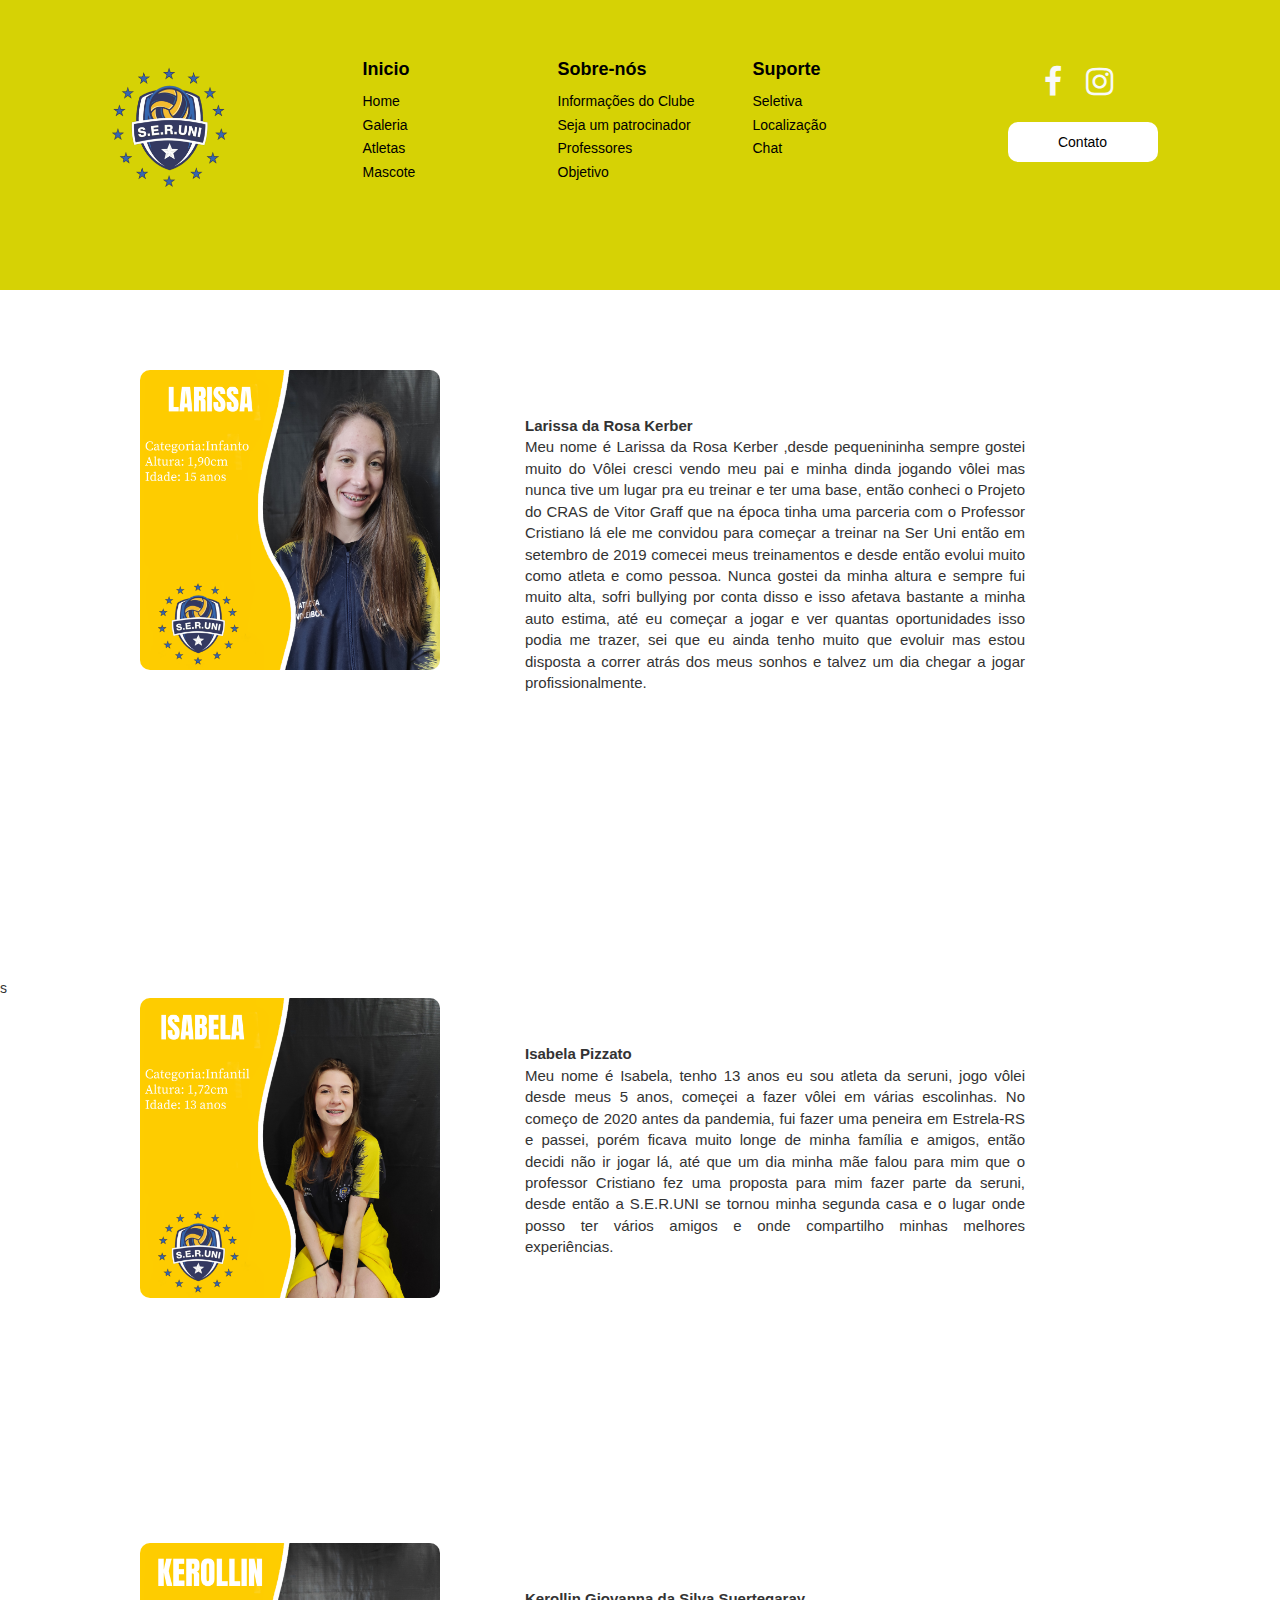
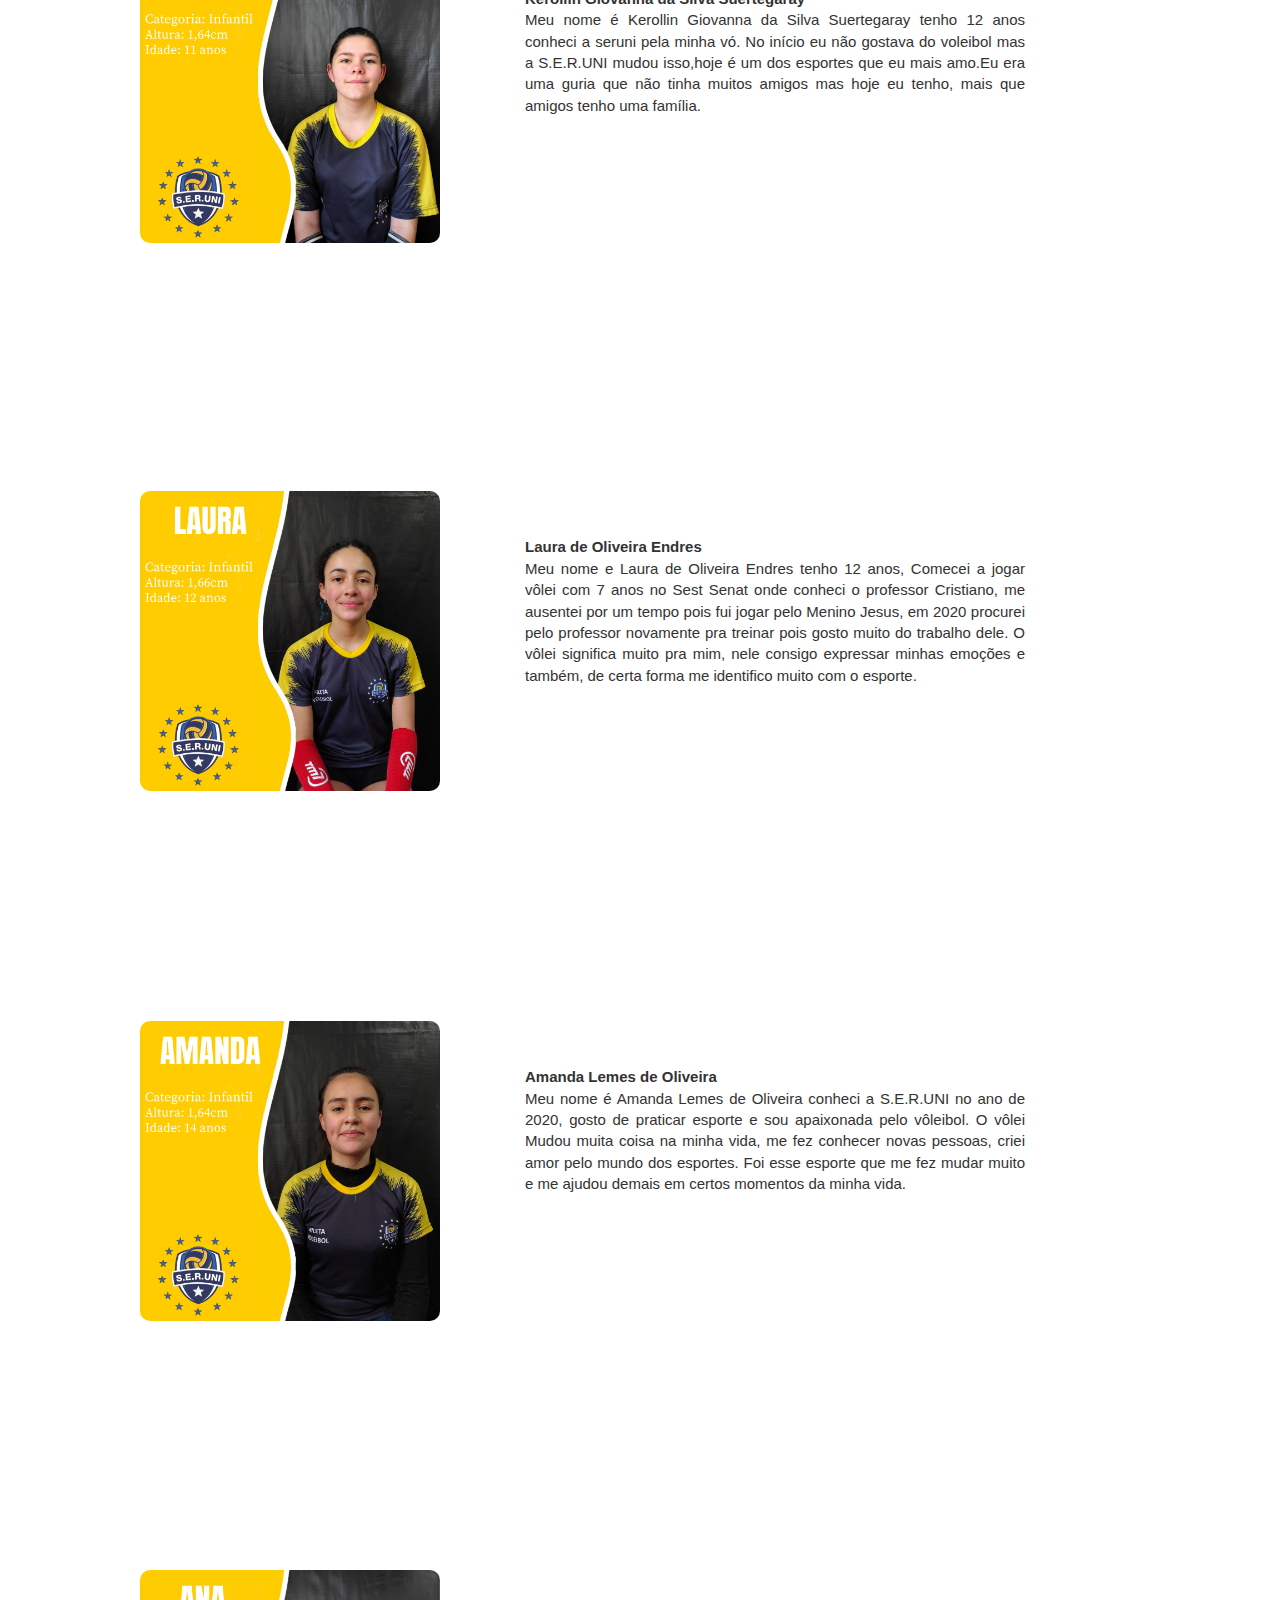
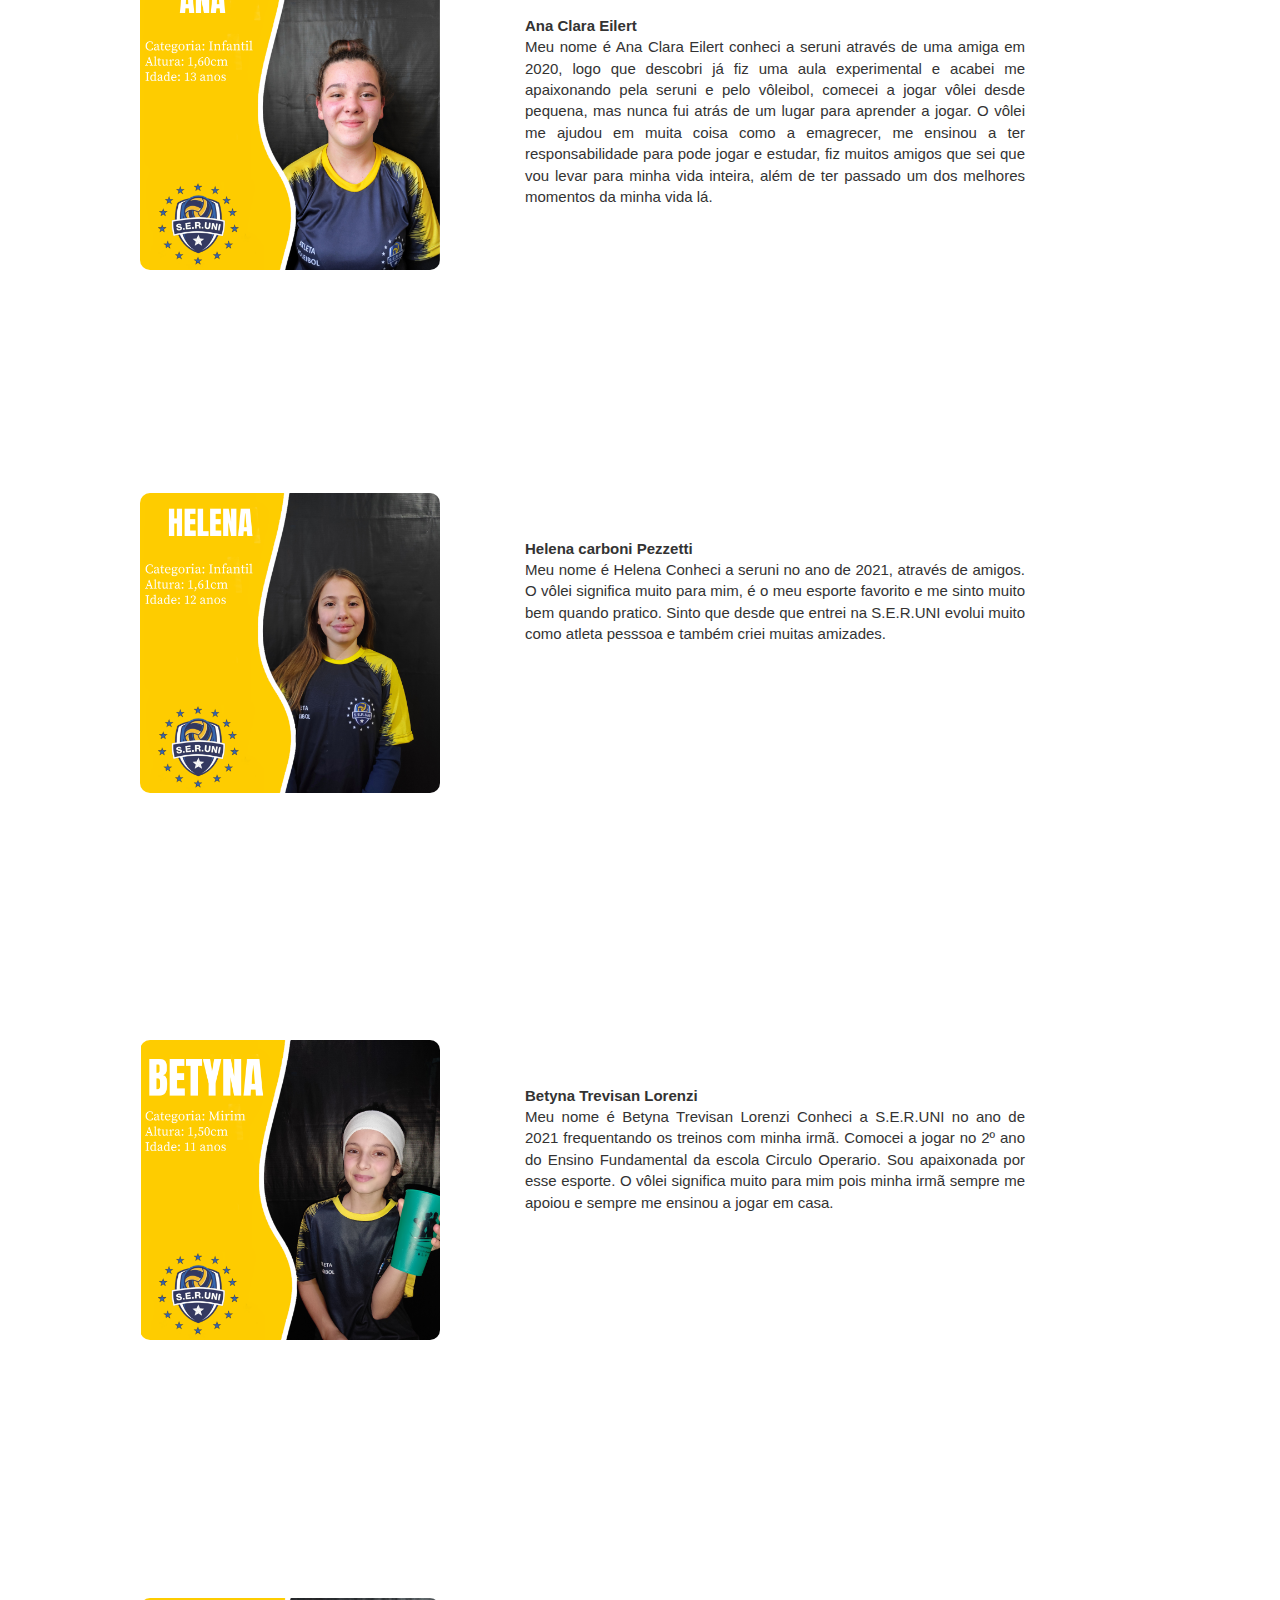
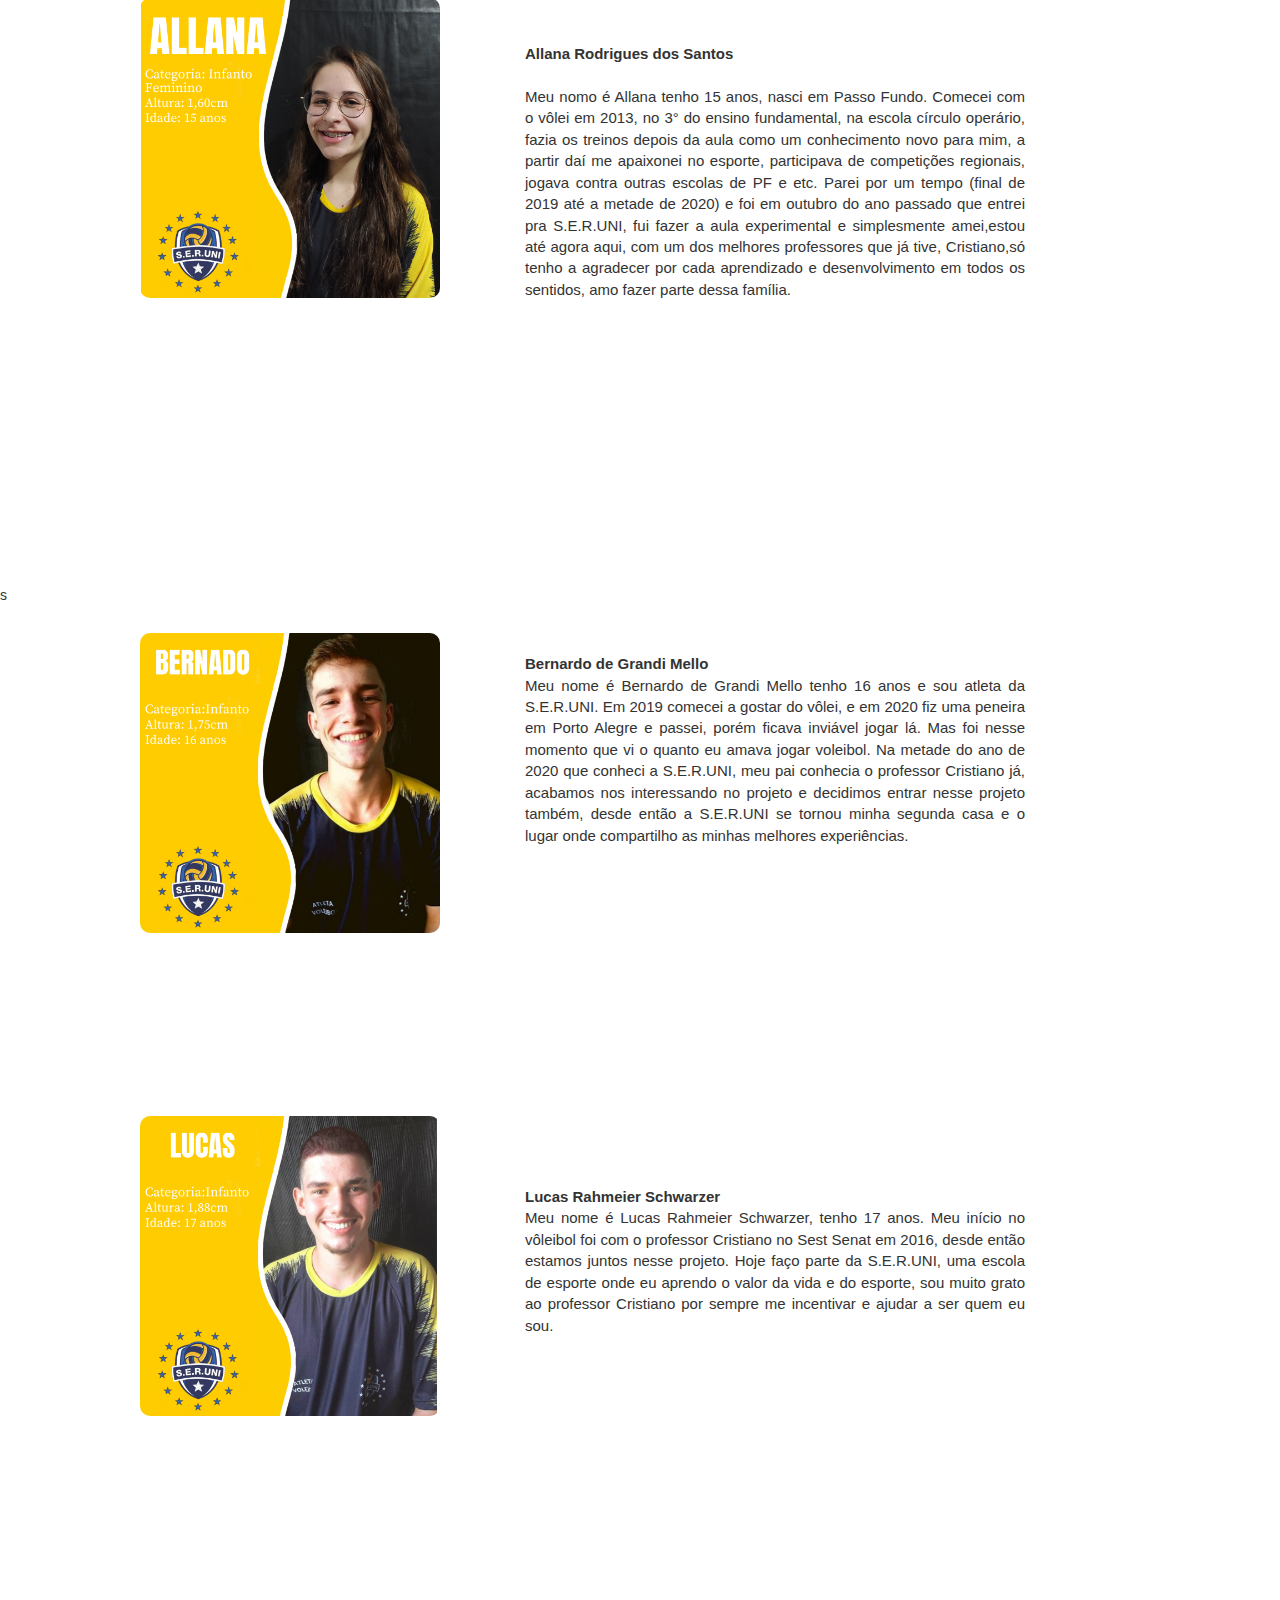
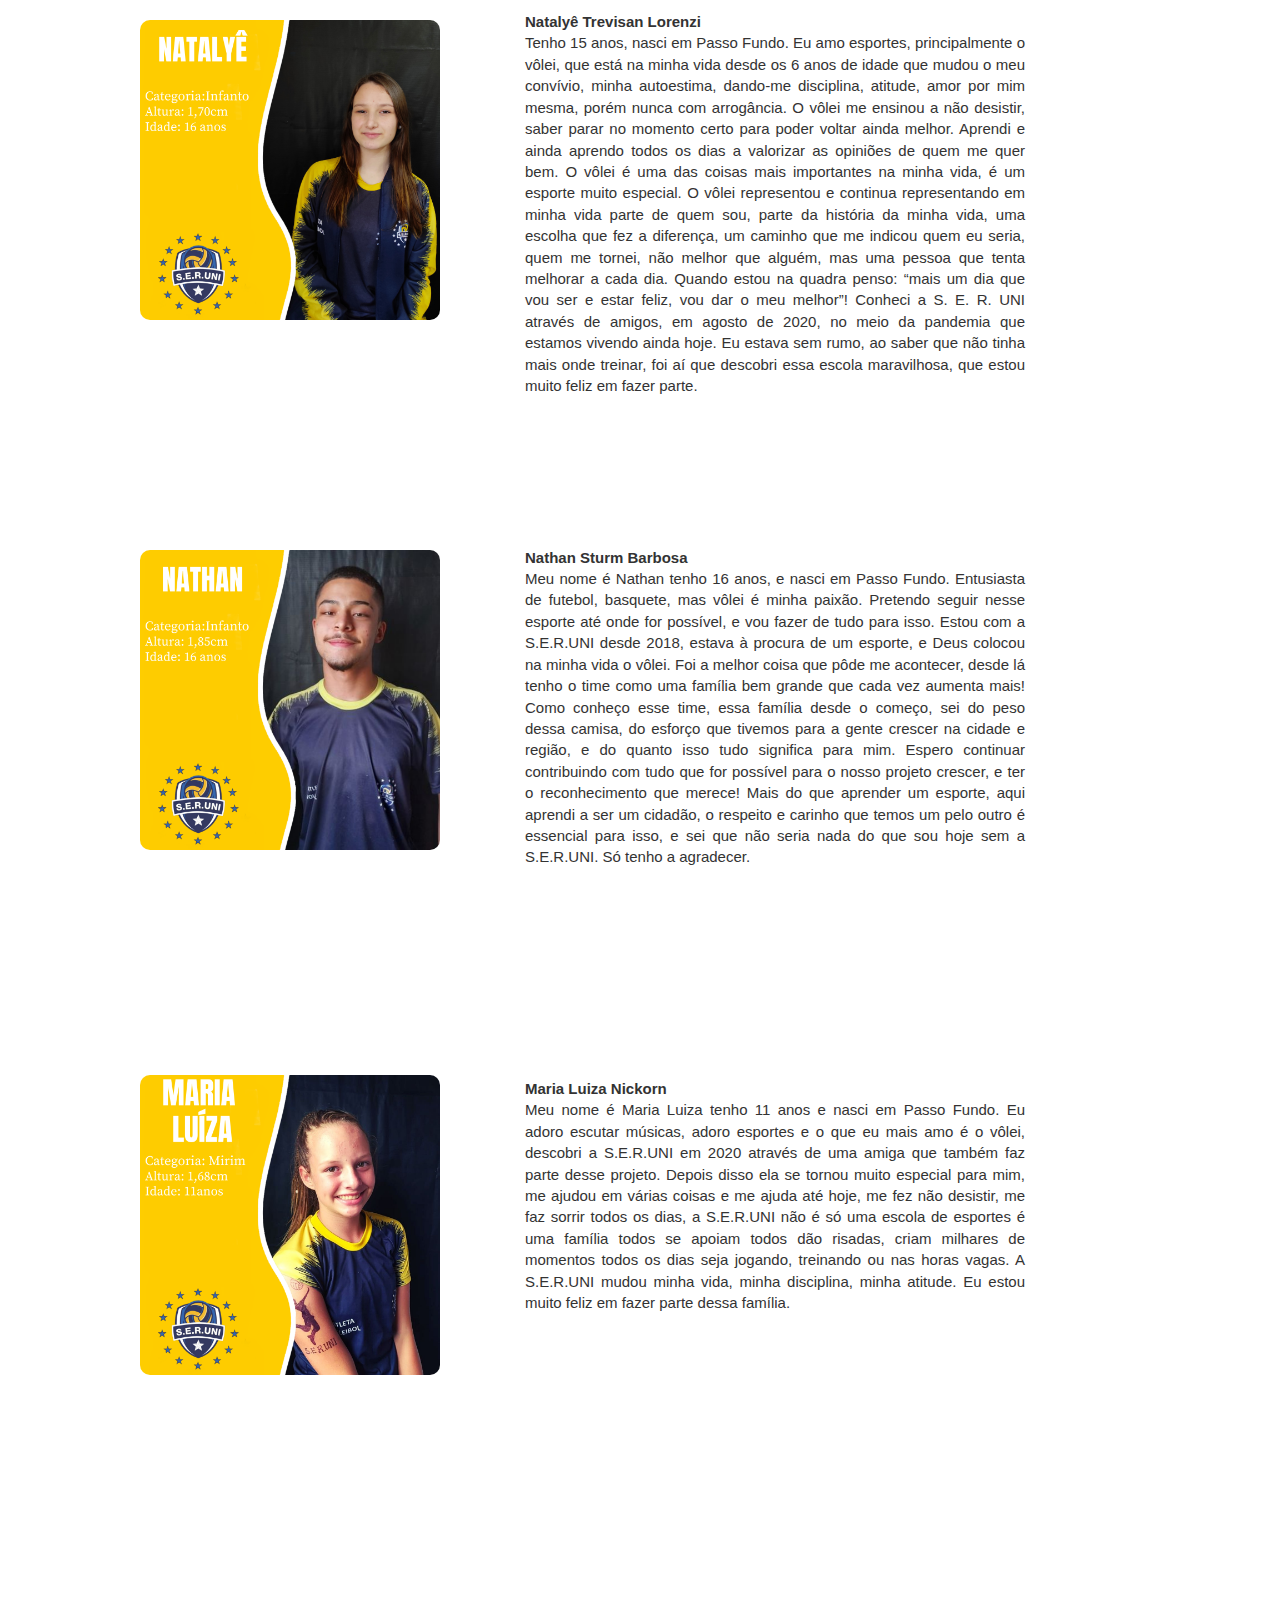
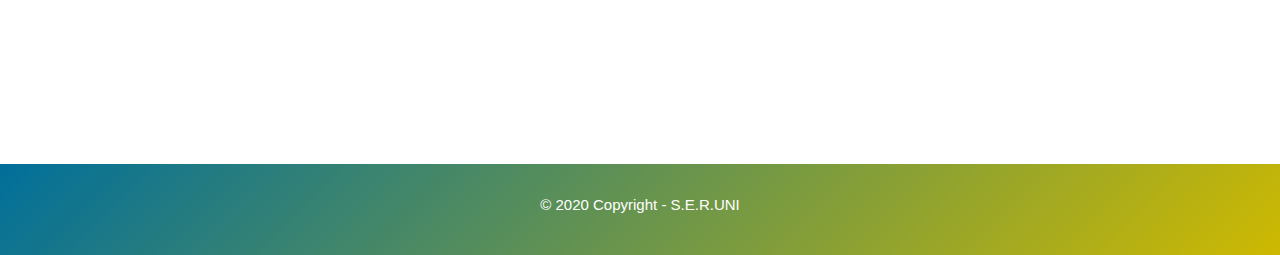
==== commit 9b4af472: "Add files via upload" ====
--- a/atletas.html
+++ b/atletas.html
@@ -148,7 +148,7 @@
   <p id="ajuste" class="biografia6"><b> Julia</b><br>
     
     </p> -->
-  <iframe src="https://www.facebook.com/plugins/share_button.php?href=https%3A%2F%2Fwww.facebook.com%2Fvoleibolseruni%2Fphotos%2Fa.2307043109548555%2F2866457470273780%2F&layout=button_count&size=small&width=115&height=20&appId"class="compartilhar5" width="115" height="20" style="border:none;overflow:hidden" scrolling="no" frameborder="0" allowfullscreen="true" allow="autoplay; clipboard-write; encrypted-media; picture-in-picture; web-share"></iframe>
+  s
  
   <img id="configura" src="img//isabela.png" class="fb-post6">
  <p id="ajuste" class="biografia6"><b> Isabela Pizzato</b><br>
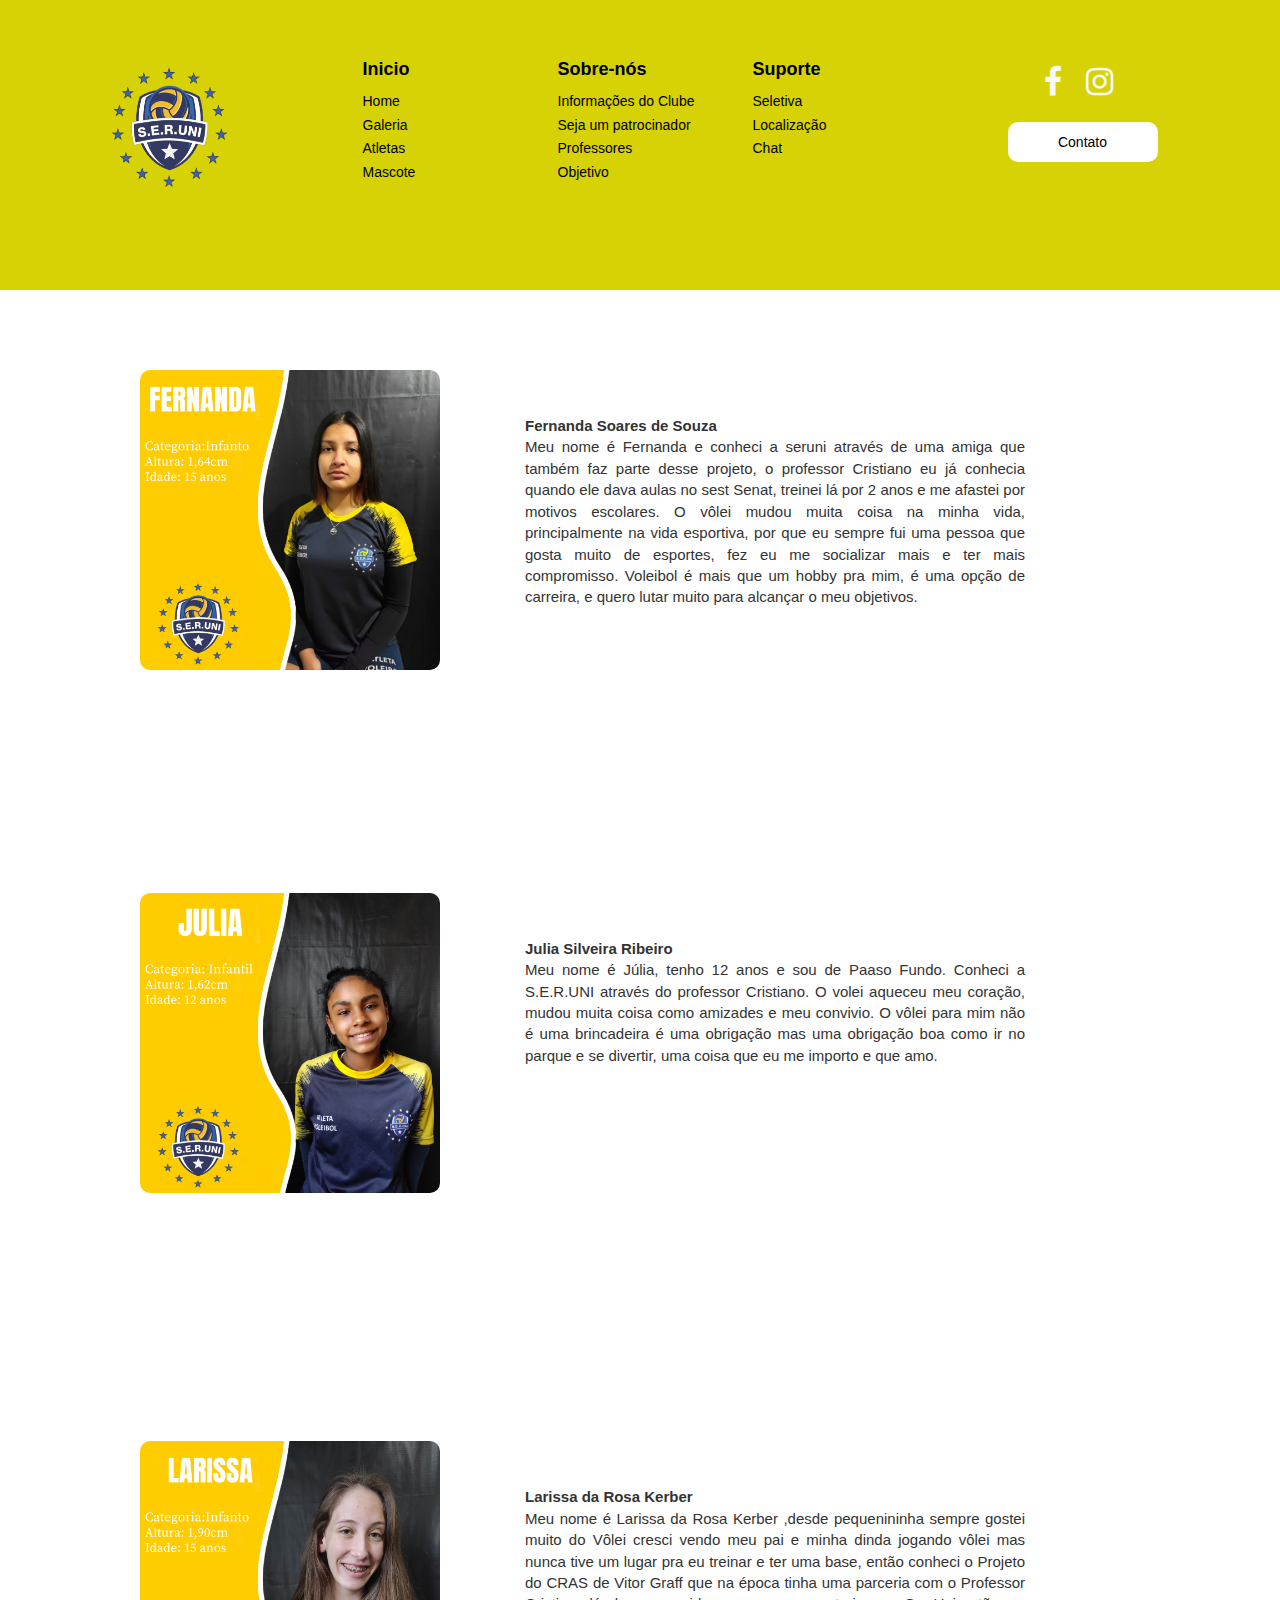
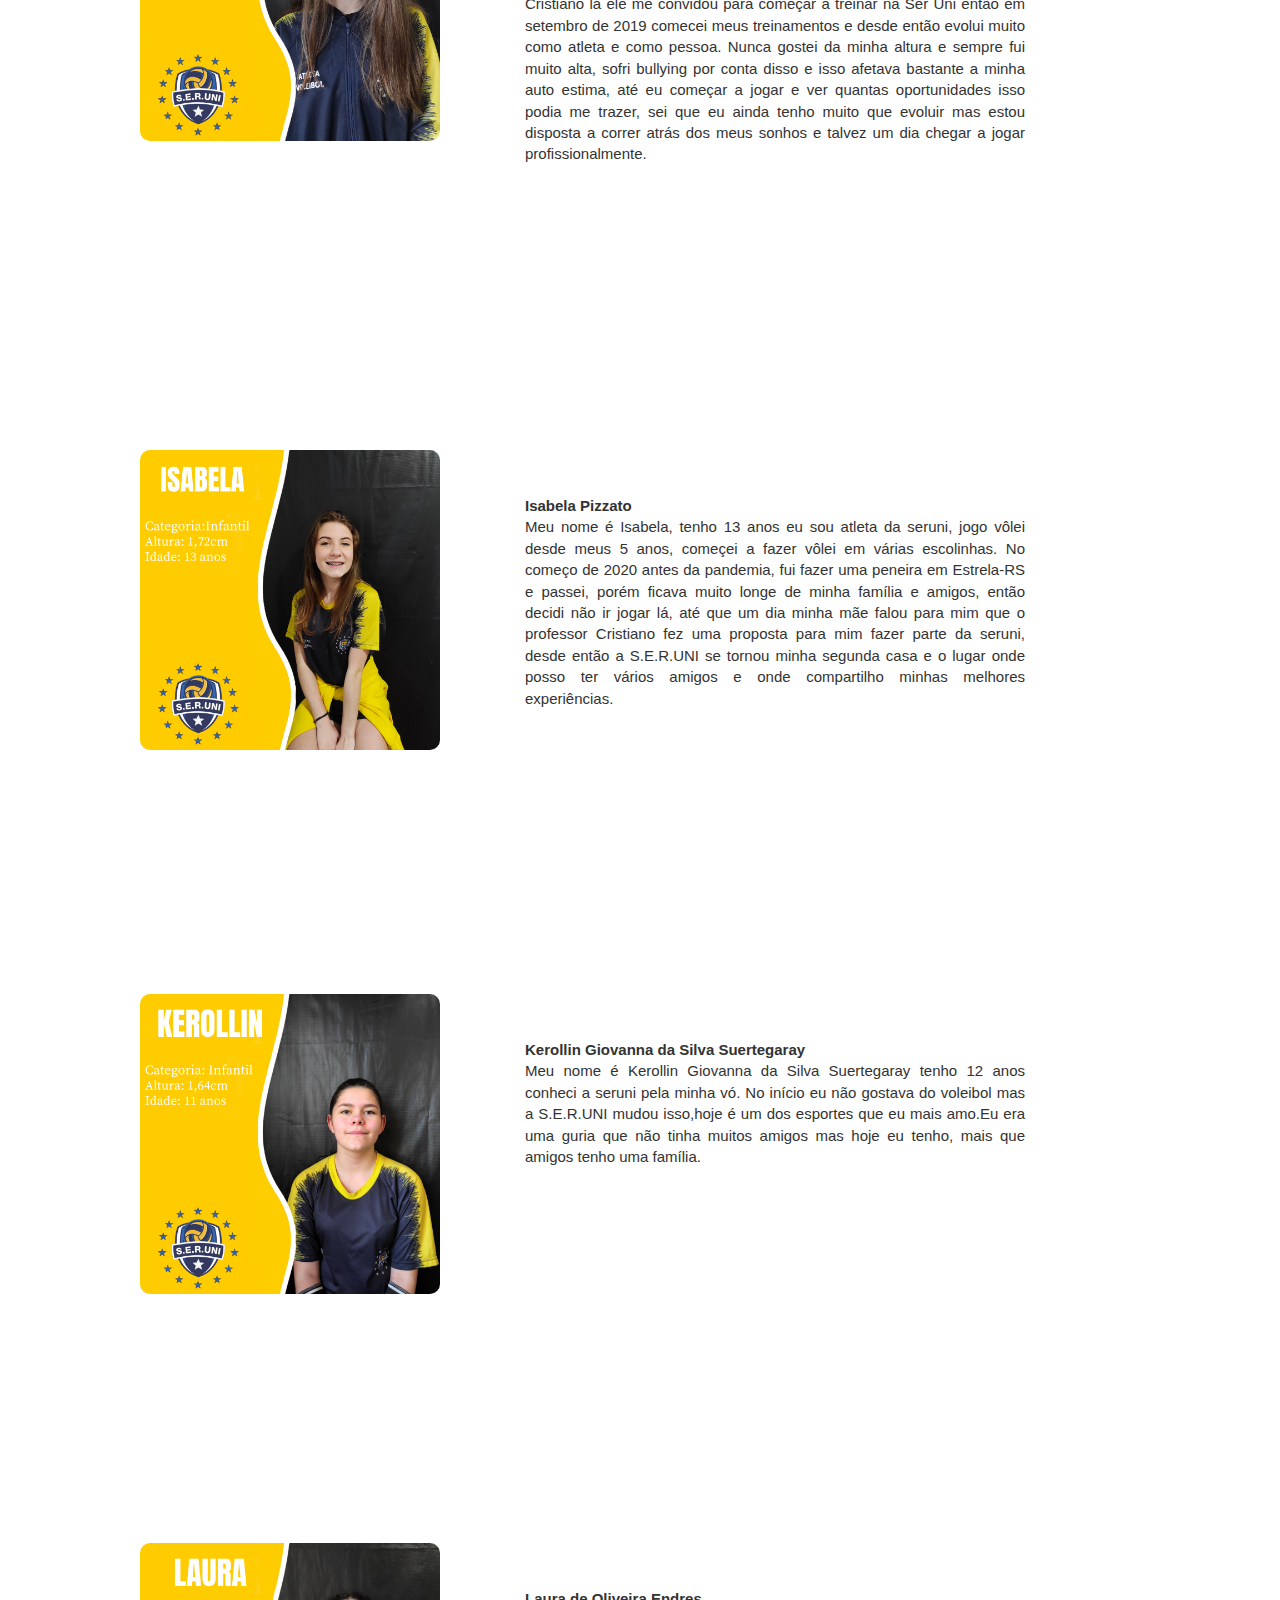
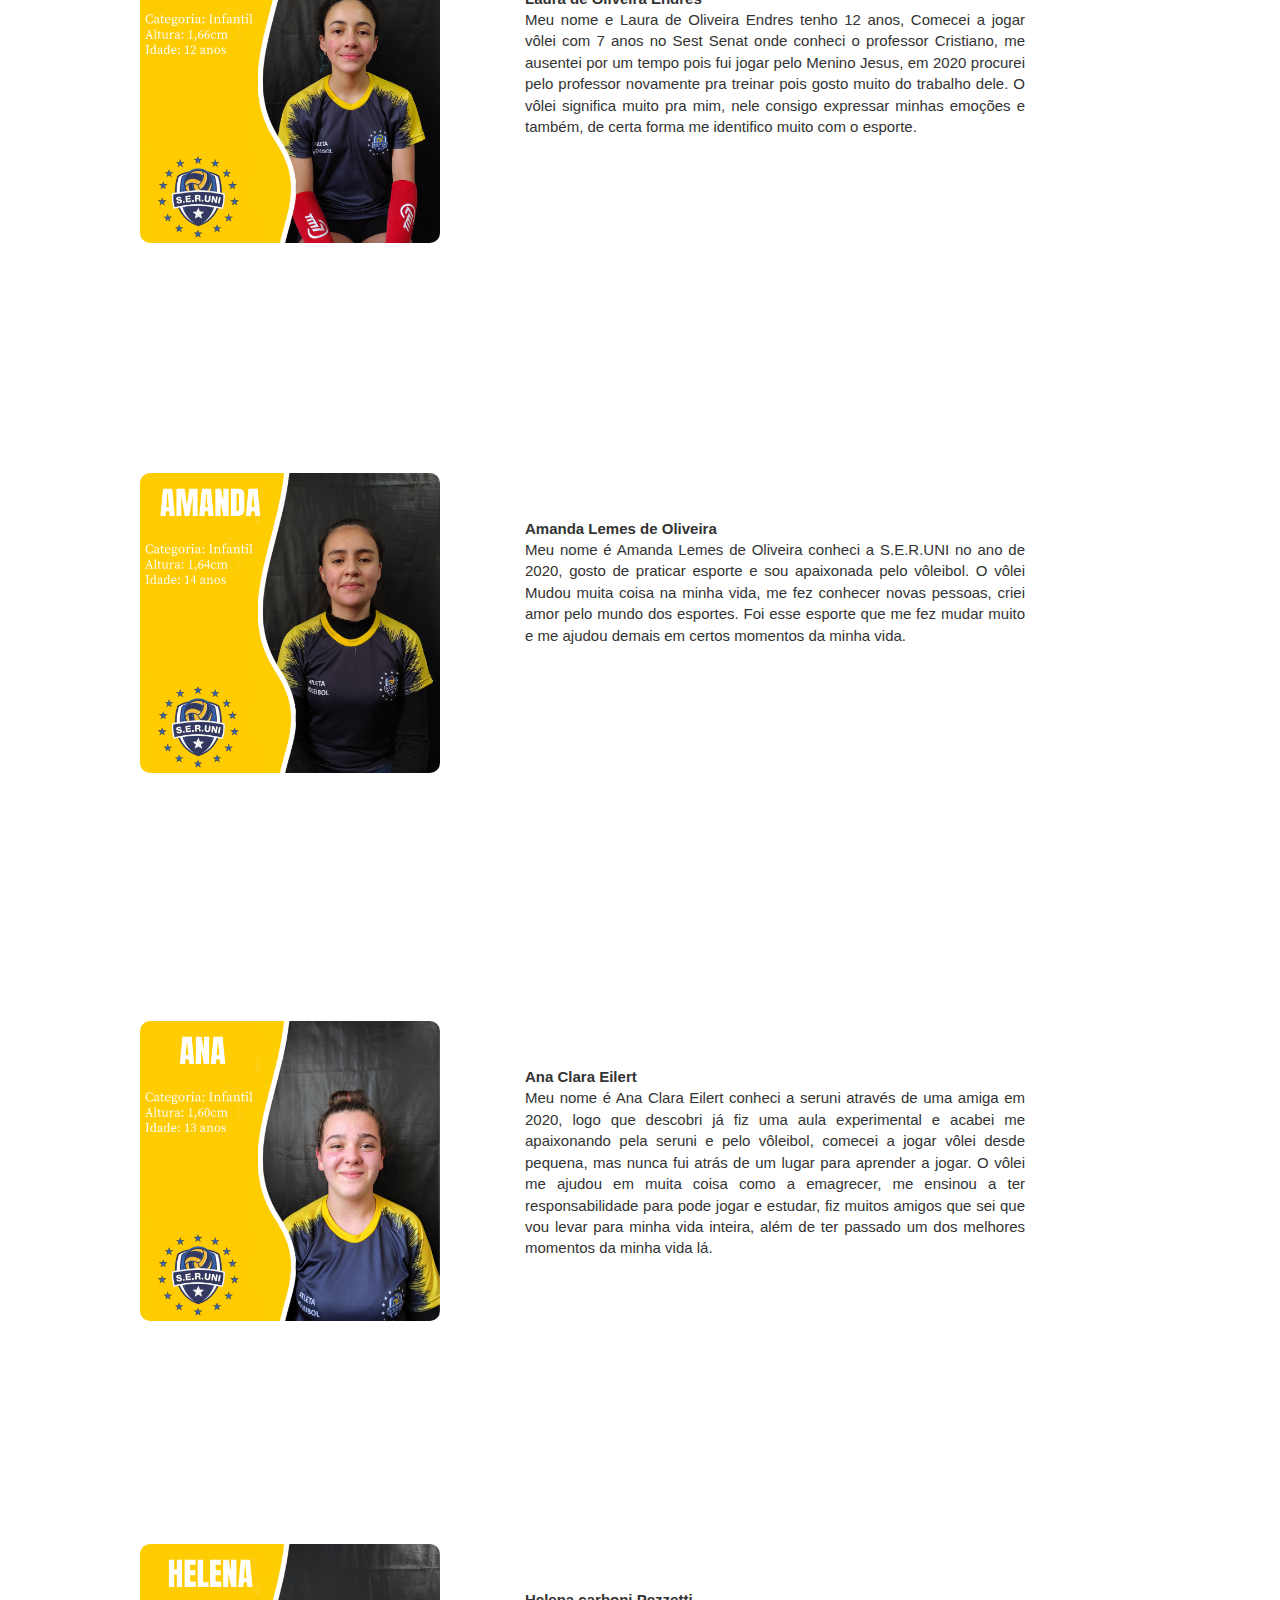
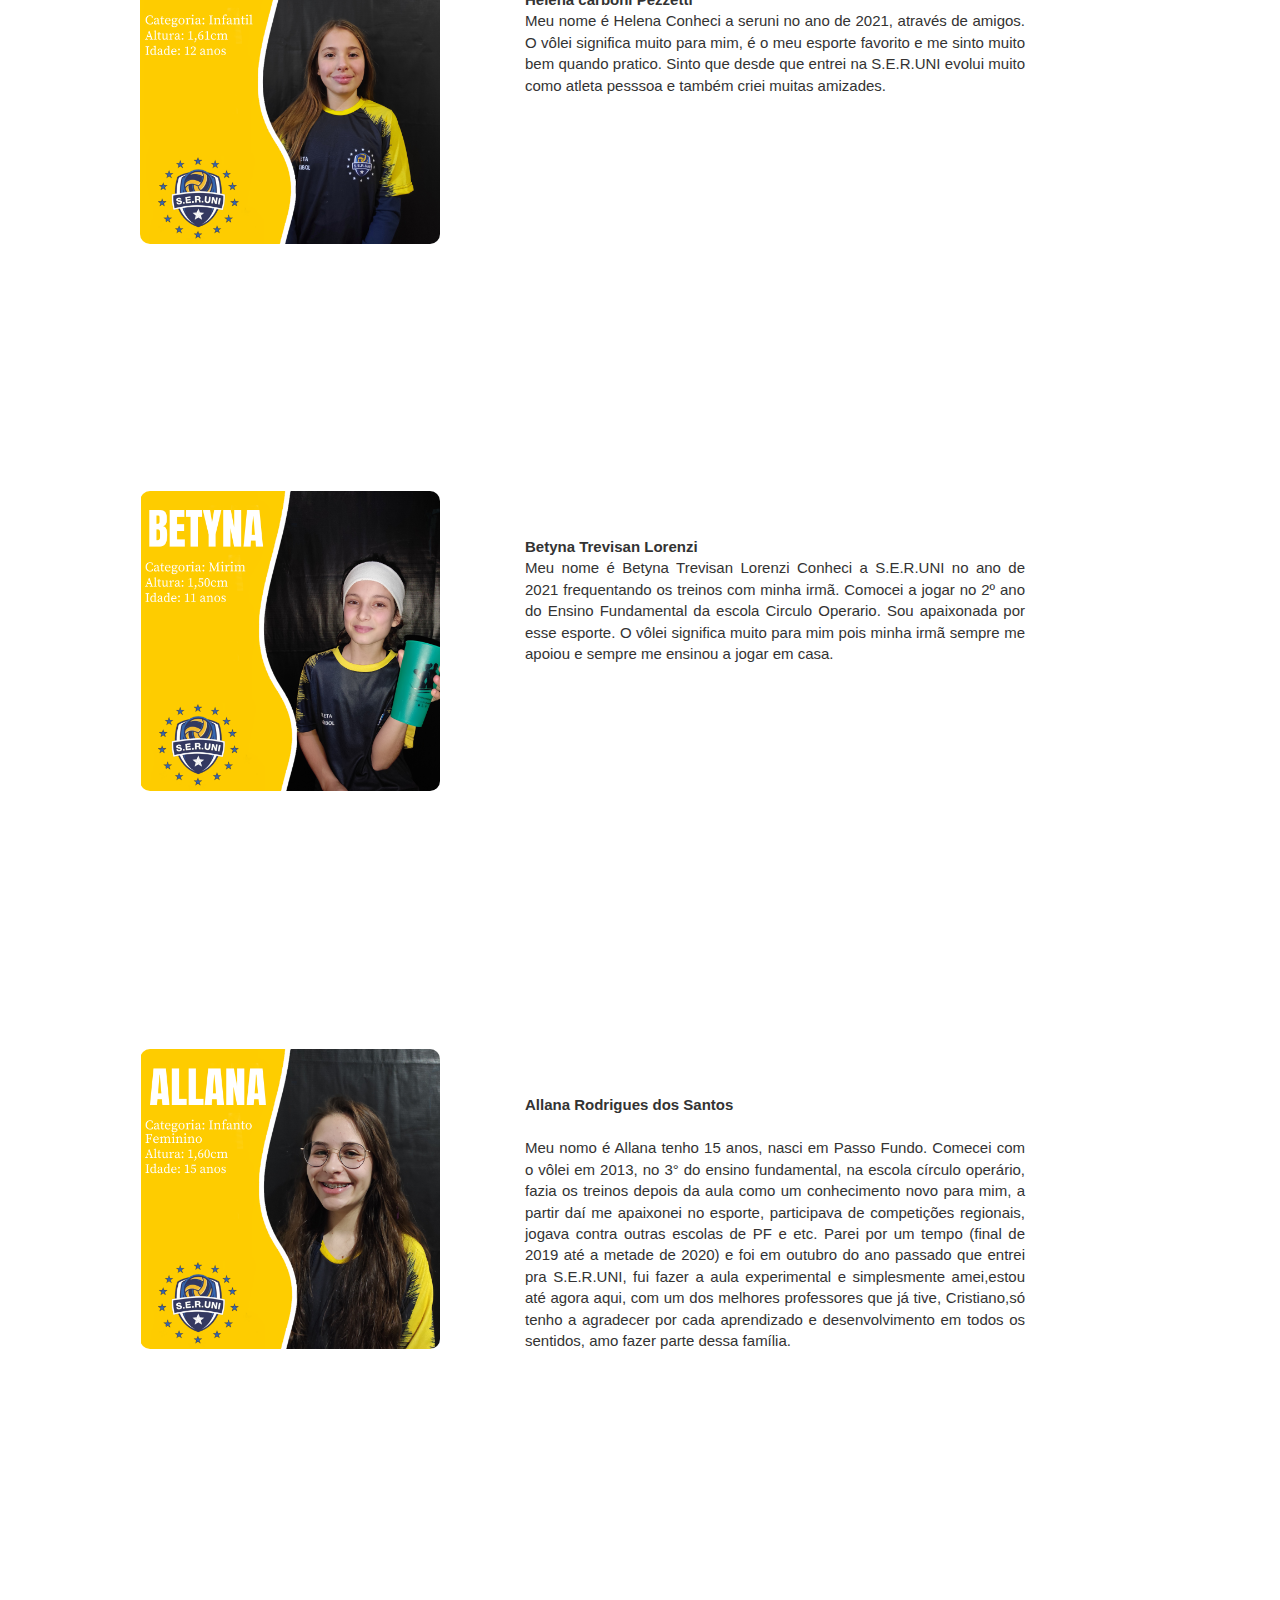
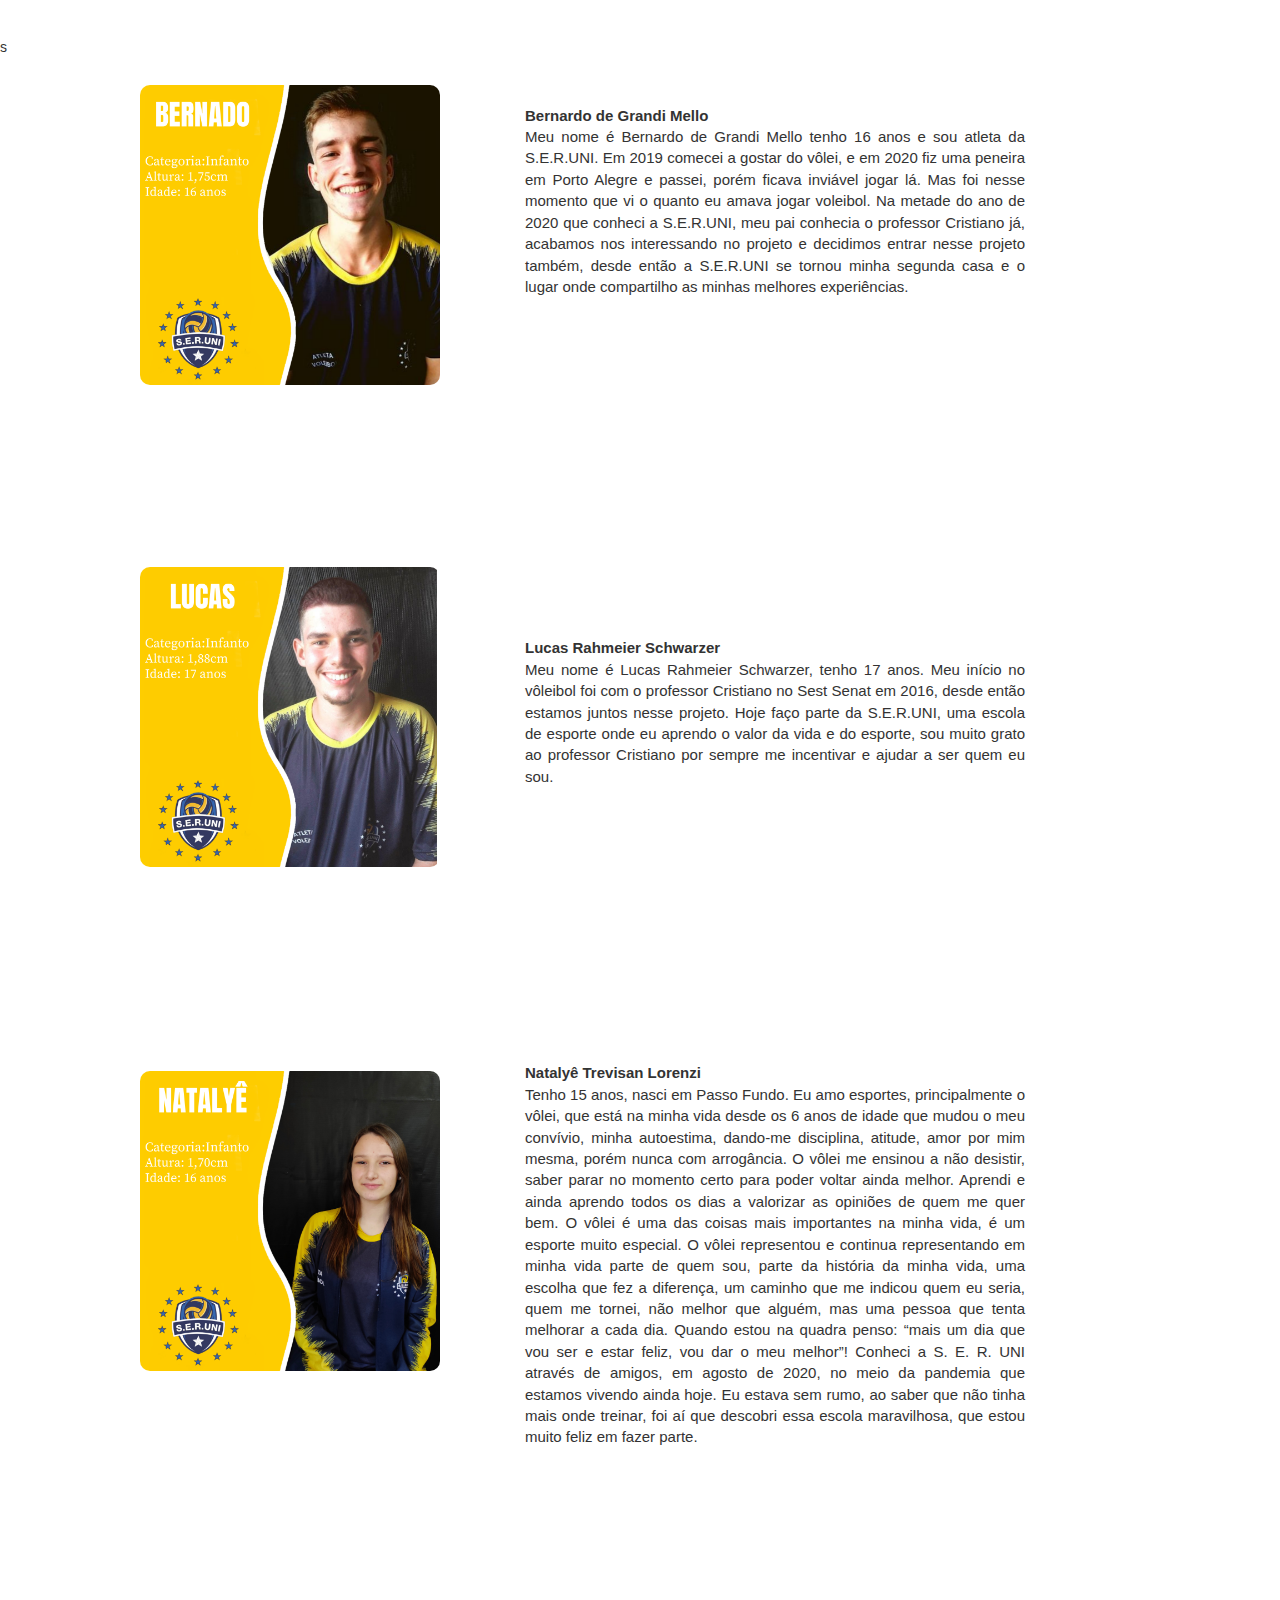
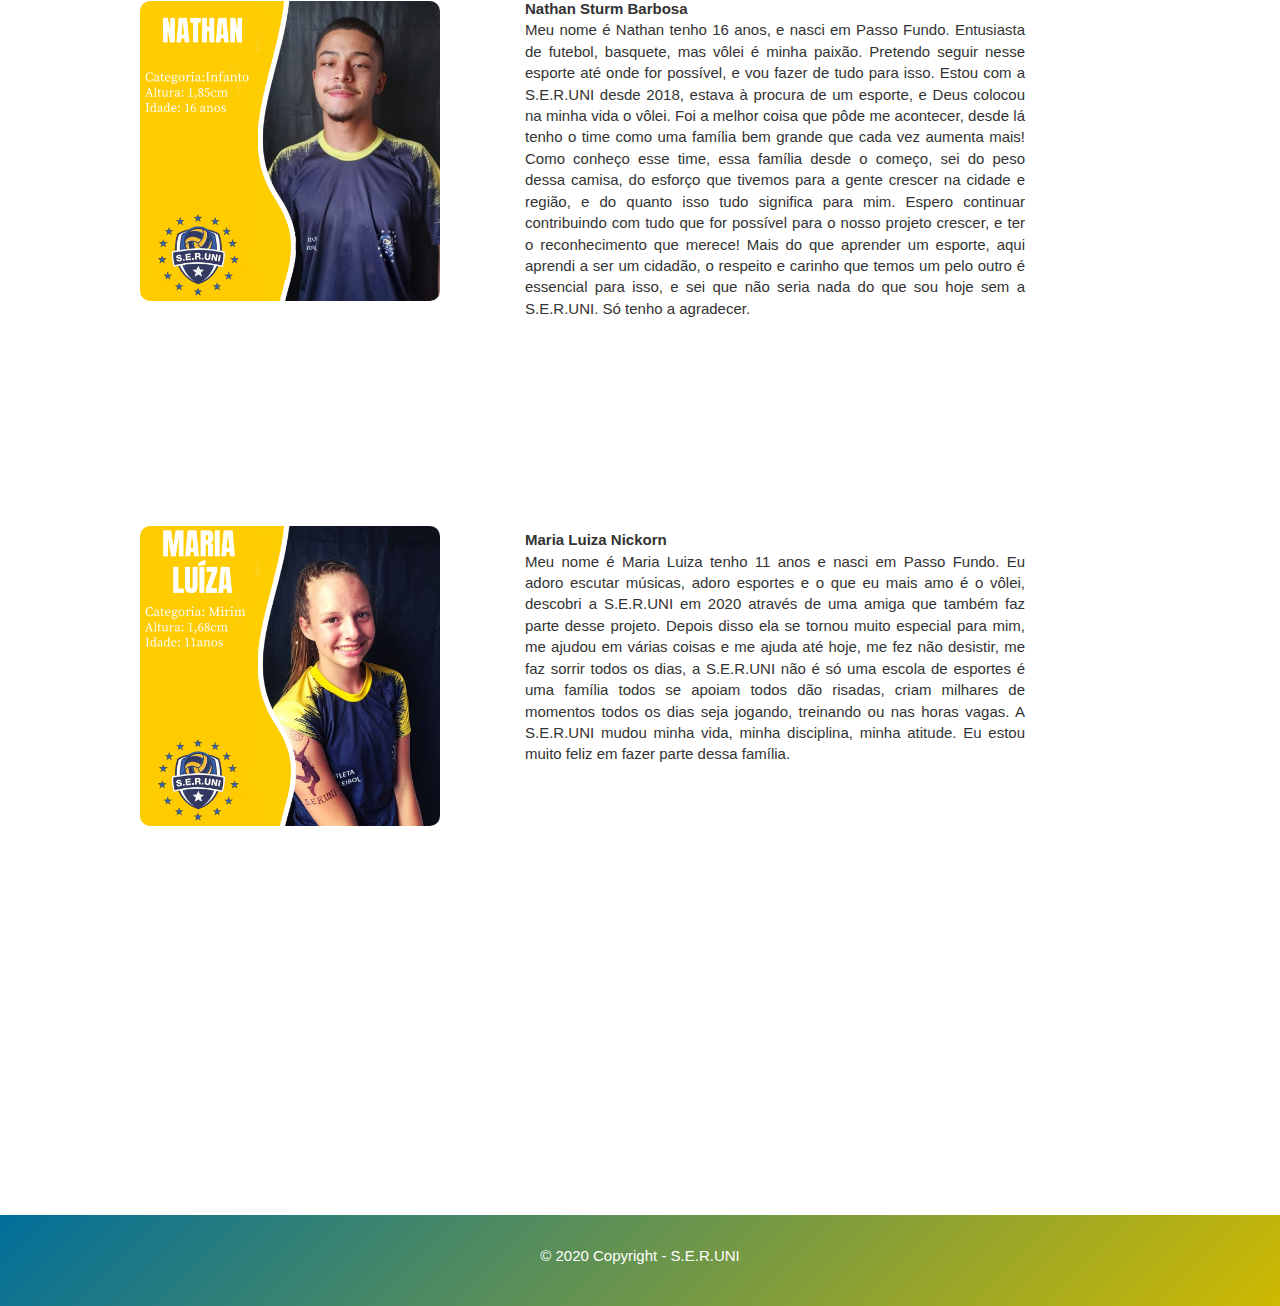
==== commit a2eb2c57: "Add files via upload" ====
--- a/atletas.html
+++ b/atletas.html
@@ -93,22 +93,15 @@
   </a> -->
   <!-- <iframe src="https://www.facebook.com/plugins/share_button.php?href=https%3A%2F%2Fwww.facebook.com%2Fvoleibolseruni&layout=button&size=large&width=121&height=28&appId" width="121" height="28" style="border:none;overflow:hidden" scrolling="no" frameborder="0" allowfullscreen="true" allow="autoplay; clipboard-write; encrypted-media; picture-in-picture; web-share"></iframe> -->
 
-<!--
-  <img id="configura" src="img/isabela.png" class="fb-post6">
-  <p id="ajuste" class="biografia6"><b> Isabela</b><br>
-
-    </p>
-  <iframe src="https://www.facebook.com/plugins/share_button.php?href=https%3A%2F%2Fwww.facebook.com%2Fvoleibolseruni%2Fphotos%2Fa.2307043109548555%2F2866457470273780%2F&layout=button_count&size=small&width=115&height=20&appId"class="compartilhar5" width="115" height="20" style="border:none;overflow:hidden" scrolling="no" frameborder="0" allowfullscreen="true" allow="autoplay; clipboard-write; encrypted-media; picture-in-picture; web-share"></iframe>
-
  
     
     
-    <img id="configura" src="img/ana mader.png" class="fb-post6">
+    <!-- <img id="configura" src="img/ana mader.png" class="fb-post6">
   <p id="ajuste" class="biografia6"><b> Ana Mader </b><br>
     Meu nome é Ana Mader tenho 16
     </p>
   <iframe src="https://www.facebook.com/plugins/share_button.php?href=https%3A%2F%2Fwww.facebook.com%2Fvoleibolseruni%2Fphotos%2Fa.2307043109548555%2F2866457470273780%2F&layout=button_count&size=small&width=115&height=20&appId"class="compartilhar5" width="115" height="20" style="border:none;overflow:hidden" scrolling="no" frameborder="0" allowfullscreen="true" allow="autoplay; clipboard-write; encrypted-media; picture-in-picture; web-share"></iframe>
-  
+   -->
 
   <img id="configura" src="img/fernanda.png" class="fb-post6">
   <p id="ajuste" class="biografia6"><b> Fernanda Soares de Souza </b><br>
@@ -120,9 +113,23 @@
   compromisso. Voleibol é mais que um hobby pra mim, é uma opção de carreira, e quero lutar 
   muito para alcançar o meu objetivos.
     </p>
-  <iframe src="https://www.facebook.com/plugins/share_button.php?href=https%3A%2F%2Fwww.facebook.com%2Fvoleibolseruni%2Fphotos%2Fa.2307043109548555%2F2866457470273780%2F&layout=button_count&size=small&width=115&height=20&appId"class="compartilhar5" width="115" height="20" style="border:none;overflow:hidden" scrolling="no" frameborder="0" allowfullscreen="true" allow="autoplay; clipboard-write; encrypted-media; picture-in-picture; web-share"></iframe>
-  
-   --->  
+    <iframe src="https://www.facebook.com/plugins/share_button.php?href=https%3A%2F%2Fwww.facebook.com%2Fvoleibolseruni%2Fphotos%2Fa.2307043109548555%2F2896922550560605%2F&layout=button_count&size=small&width=115&height=20&appId"class="compartilhar5" width="115" height="20" style="border:none;overflow:hidden" scrolling="no" frameborder="0" allowfullscreen="true" allow="autoplay; clipboard-write; encrypted-media; picture-in-picture; web-share"></iframe>
+    
+  <img id="configura" src="img/julia.png" class="fb-post6">
+  <p id="ajuste" class="biografia6"><b> Julia Silveira Ribeiro</b><br>
+    Meu nome é Júlia, tenho 12 anos e sou de Paaso Fundo. Conheci a S.E.R.UNI  através do professor Cristiano. O volei 
+    aqueceu meu coração, mudou muita coisa como amizades e meu convivio. O vôlei para mim não é uma brincadeira é uma obrigação
+     mas uma obrigação boa como ir no parque e se divertir, uma coisa que eu me importo e que amo.
+     <article class="desaparece">
+      <br> 
+      <br> 
+      <br> 
+      <br> 
+      
+   
+     </article>
+    </p> 
+    <iframe src="https://www.facebook.com/plugins/share_button.php?href=https%3A%2F%2Fwww.facebook.com%2Fvoleibolseruni%2Fphotos%2Fa.2307043109548555%2F2896920487227478%2F&layout=button_count&size=small&width=115&height=20&appId"class="compartilhar5" width="115" height="20" style="border:none;overflow:hidden" scrolling="no" frameborder="0" allowfullscreen="true" allow="autoplay; clipboard-write; encrypted-media; picture-in-picture; web-share"></iframe>
   <img id="configura" src="img/larissa.png" class="fb-post6"> 
   <p id="ajuste" class="biografia6"><b> Larissa da Rosa Kerber</b><br>
     Meu nome é Larissa da Rosa Kerber ,desde pequenininha sempre gostei muito do Vôlei cresci vendo meu pai 
@@ -143,12 +150,7 @@
 
  
   
- 
-  <!-- <img id="configura" src="img/julia.png" class="fb-post6">
-  <p id="ajuste" class="biografia6"><b> Julia</b><br>
-    
-    </p> -->
-  s
+
  
   <img id="configura" src="img//isabela.png" class="fb-post6">
  <p id="ajuste" class="biografia6"><b> Isabela Pizzato</b><br>
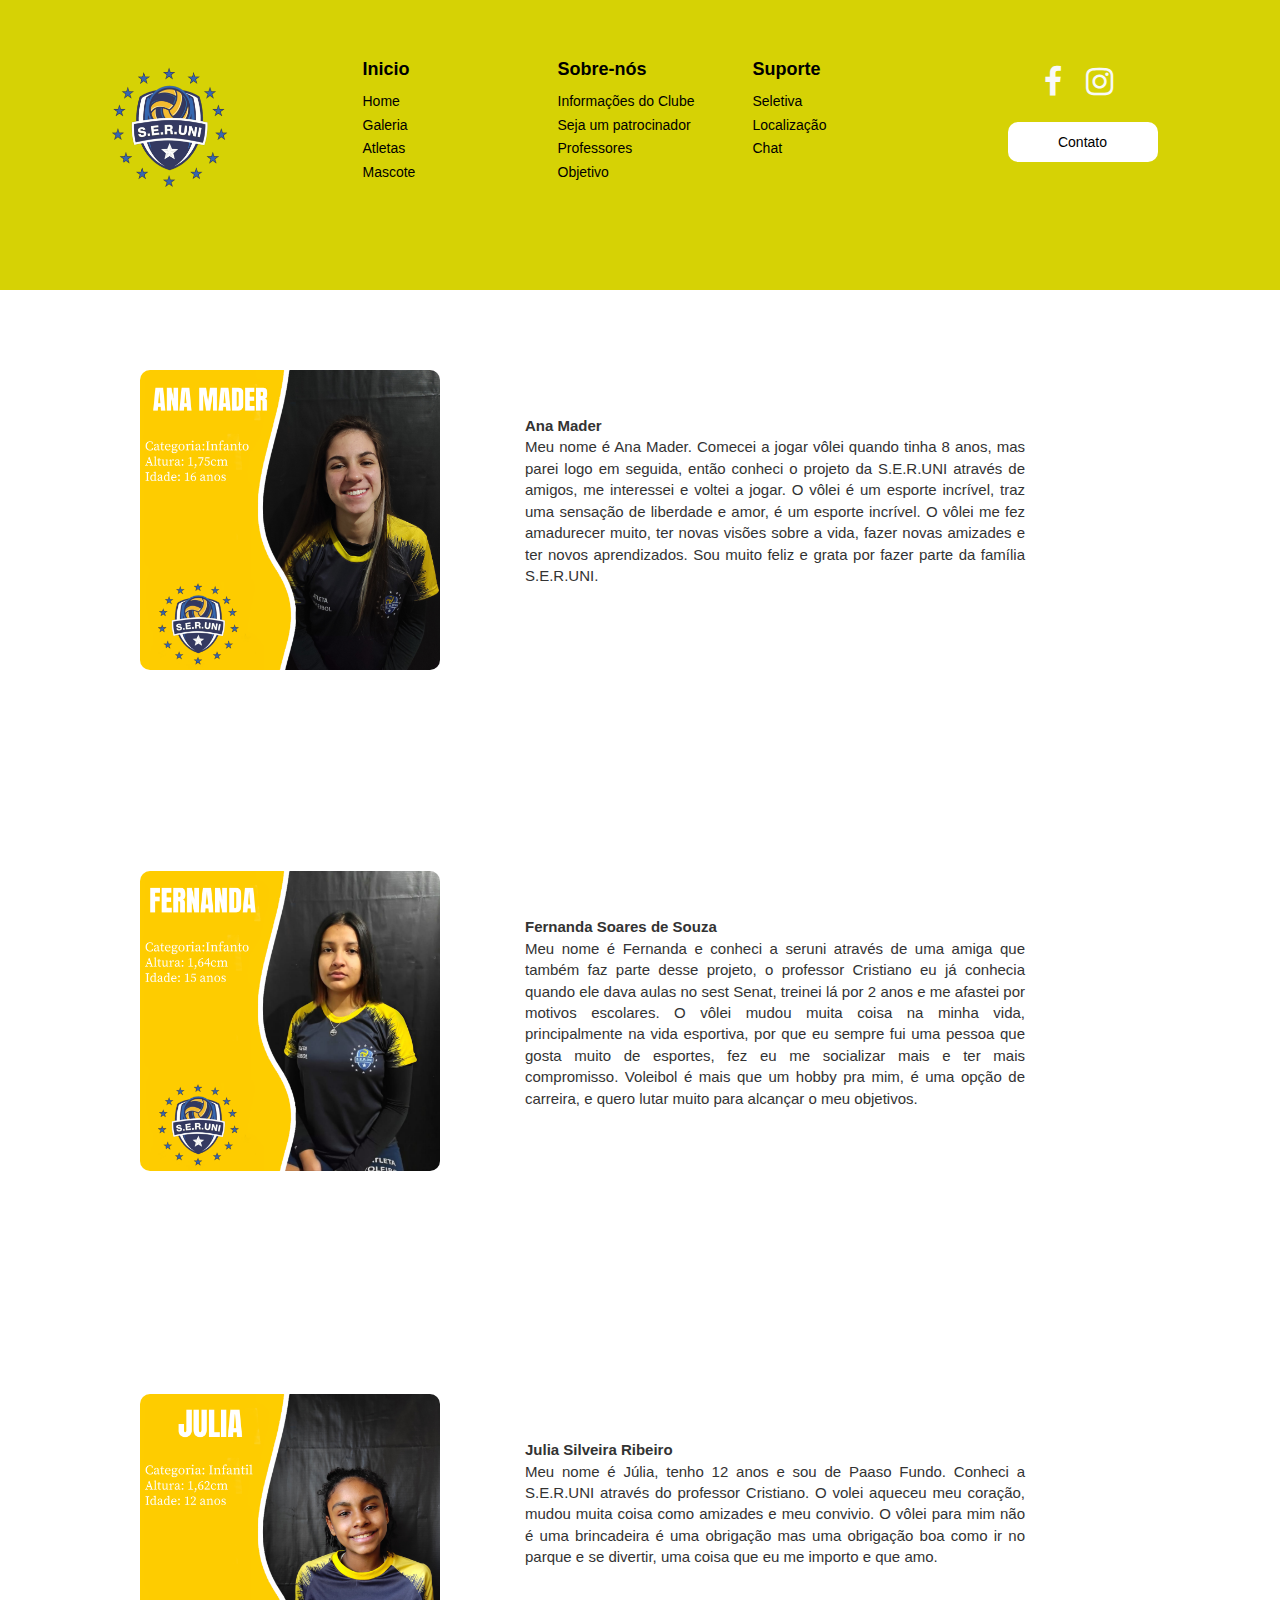
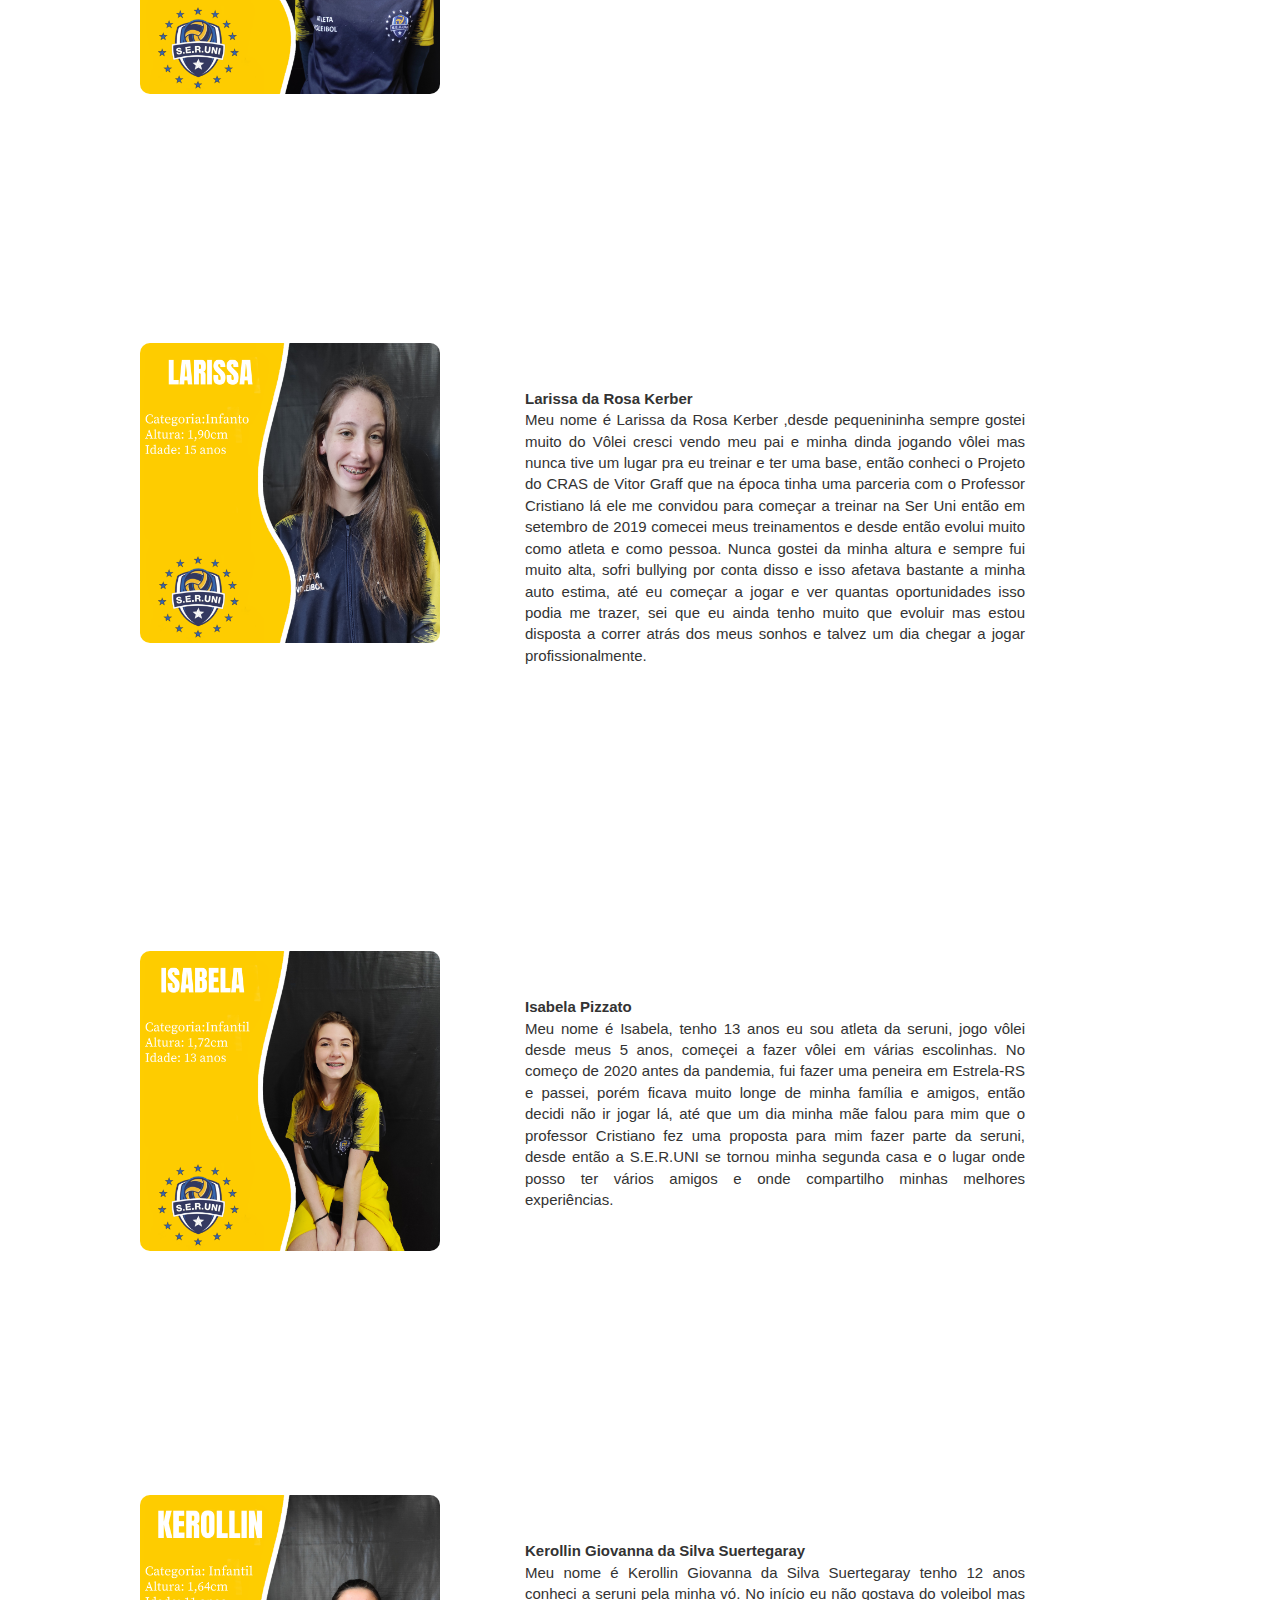
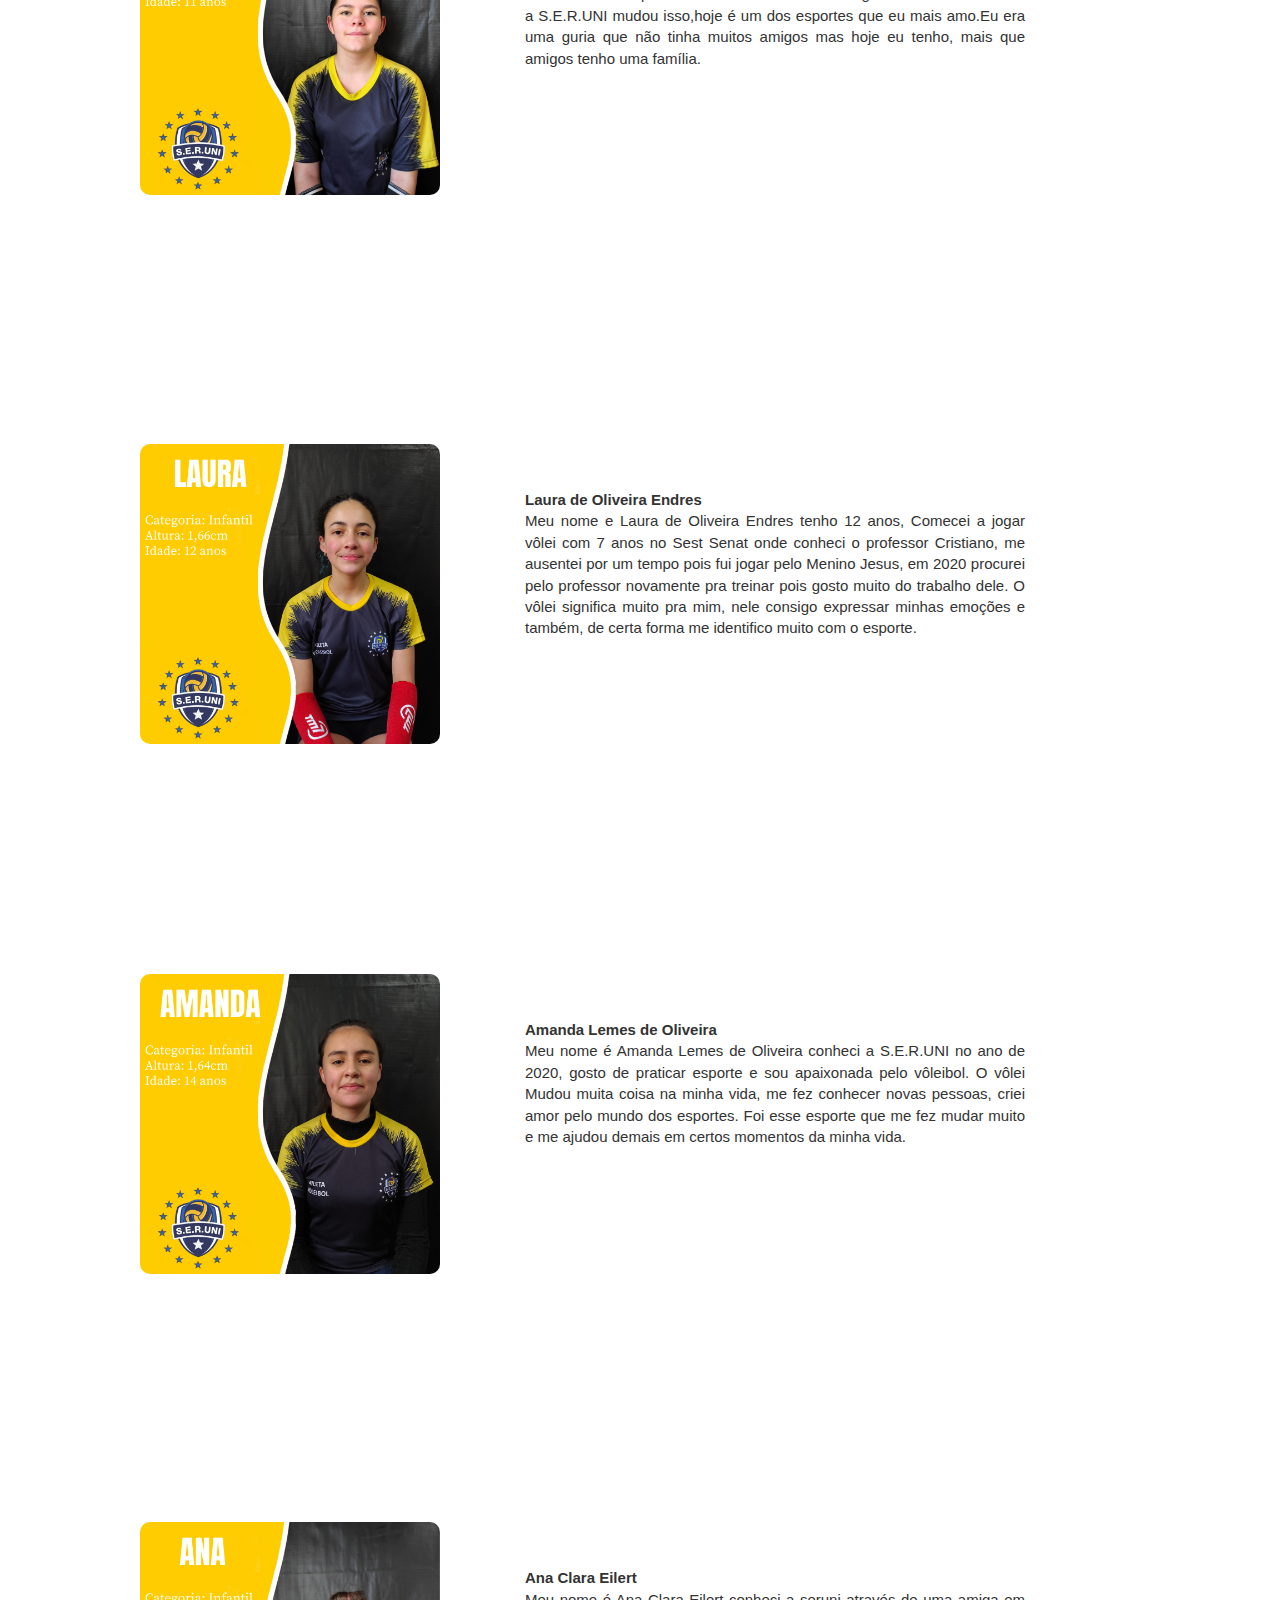
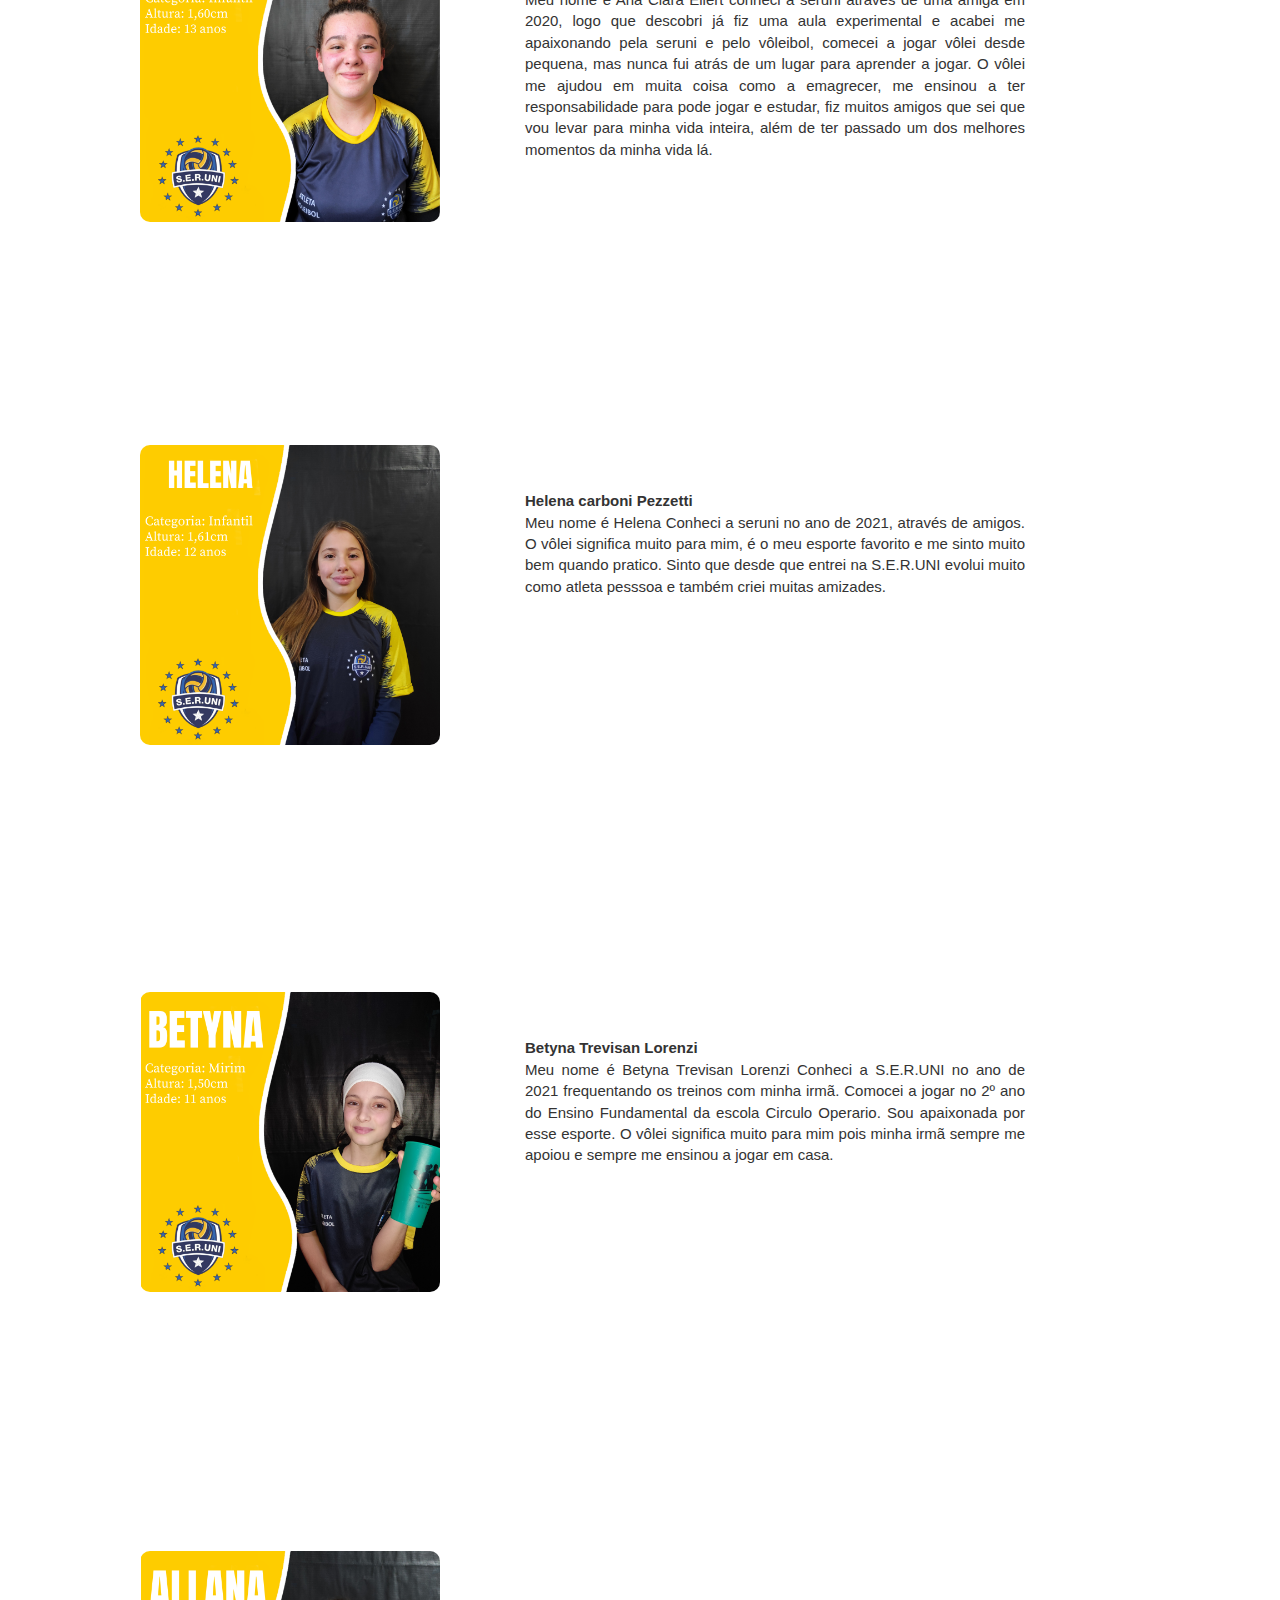
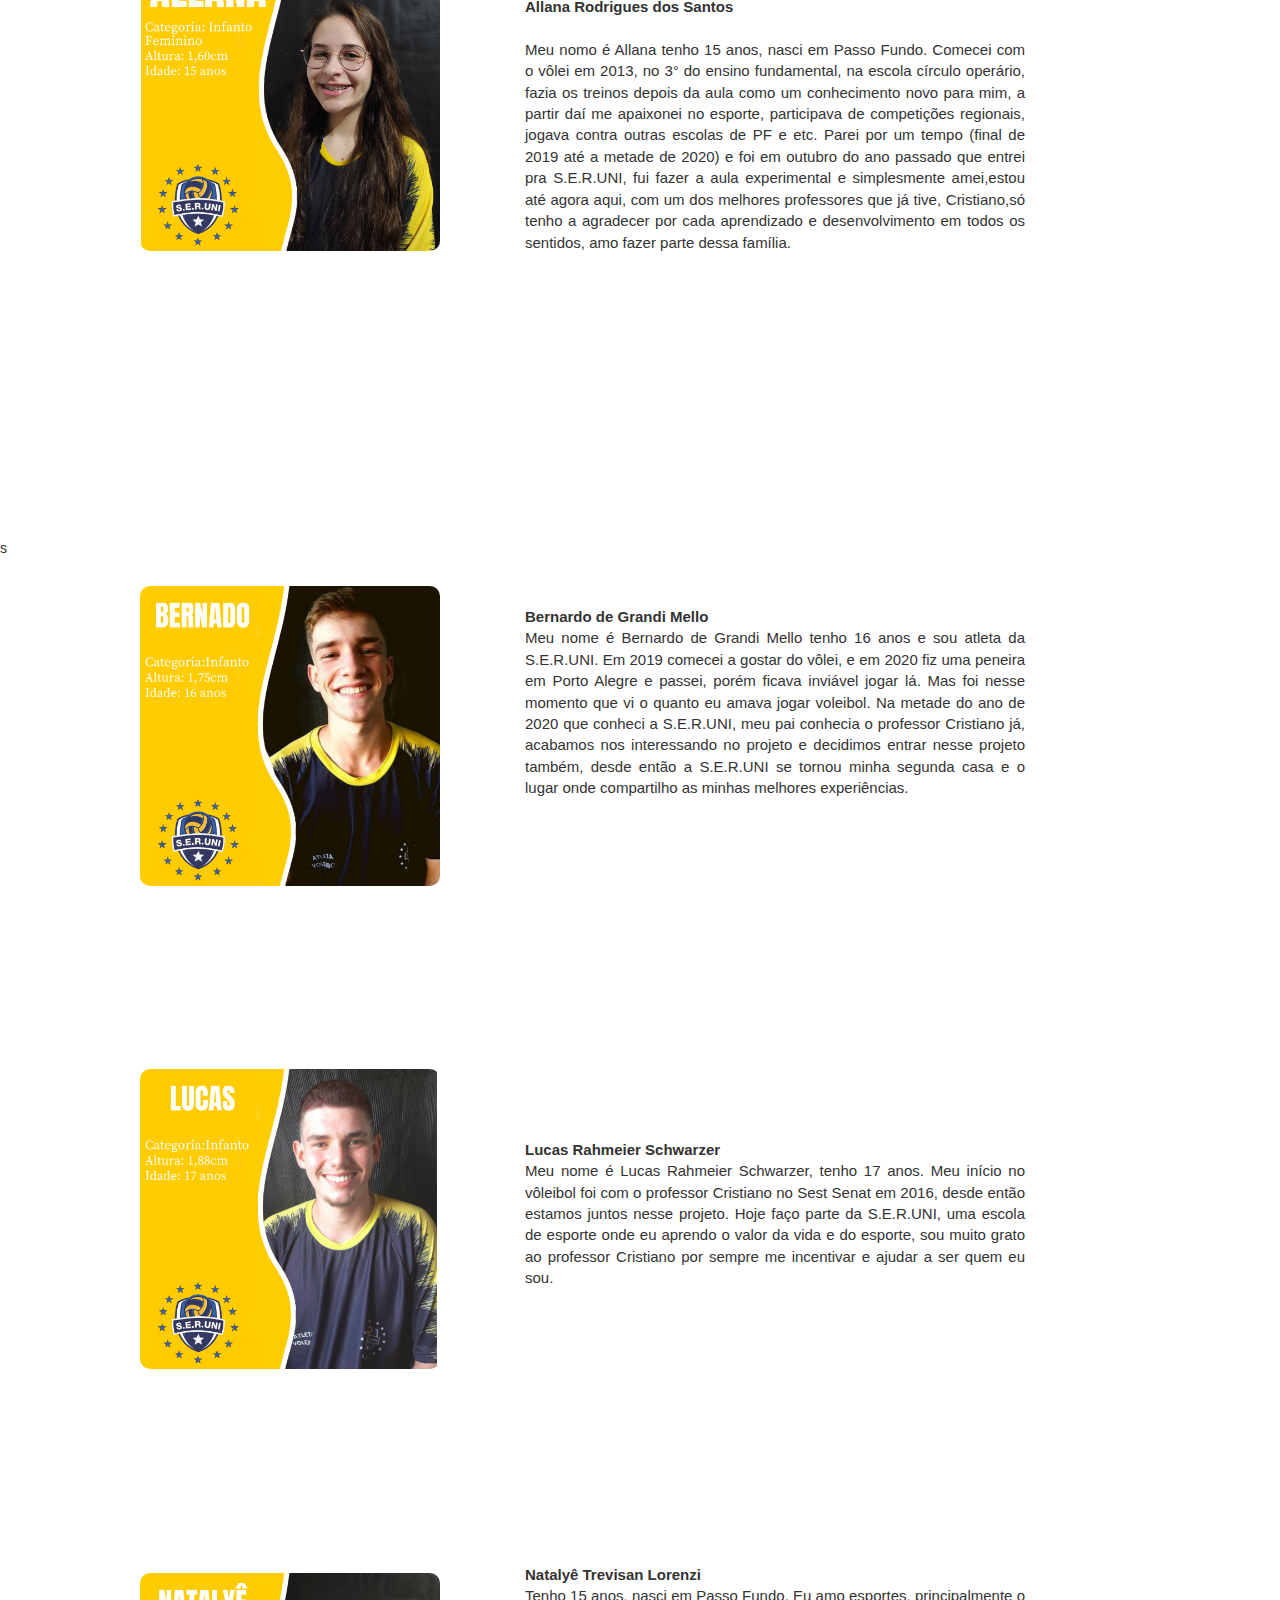
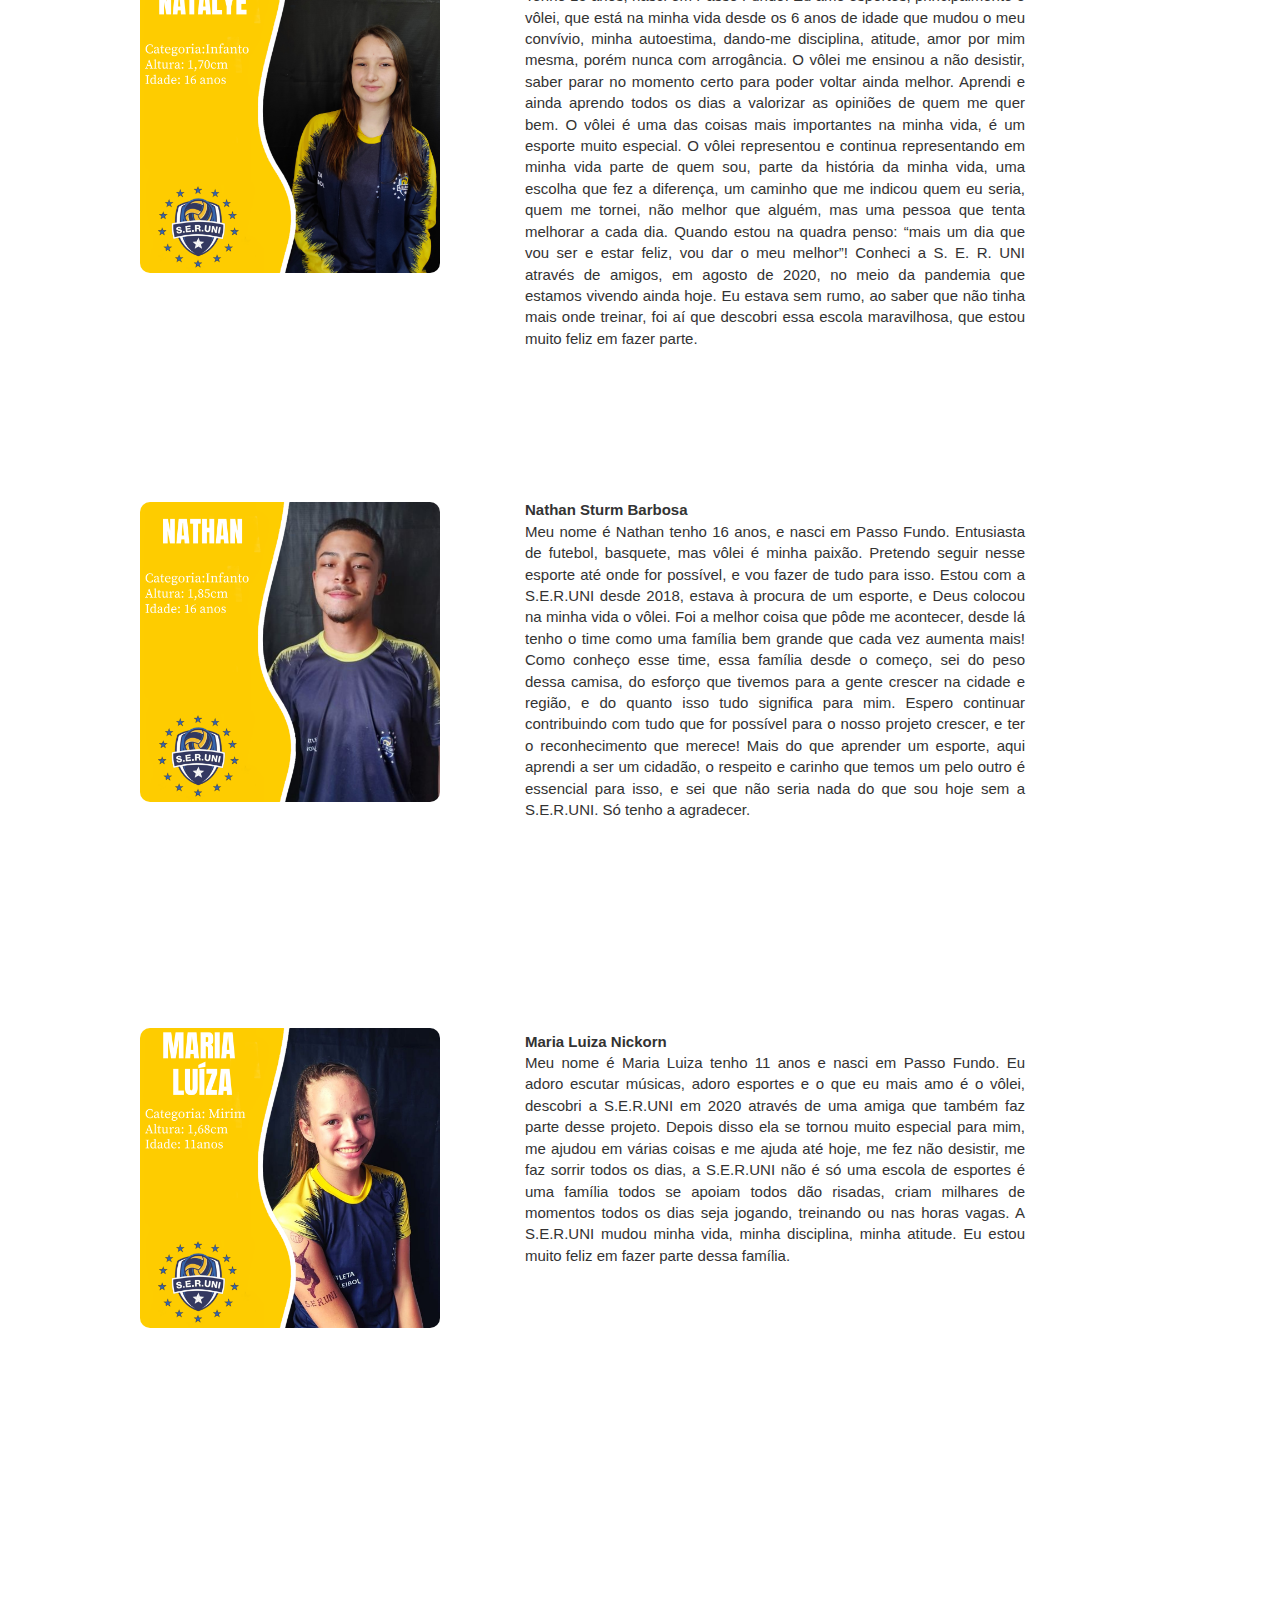
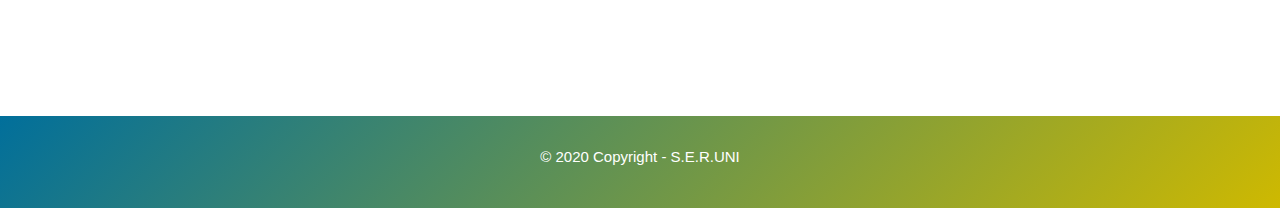
==== commit 48d658e0: "Add files via upload" ====
--- a/atletas.html
+++ b/atletas.html
@@ -92,16 +92,84 @@
 
   </a> -->
   <!-- <iframe src="https://www.facebook.com/plugins/share_button.php?href=https%3A%2F%2Fwww.facebook.com%2Fvoleibolseruni&layout=button&size=large&width=121&height=28&appId" width="121" height="28" style="border:none;overflow:hidden" scrolling="no" frameborder="0" allowfullscreen="true" allow="autoplay; clipboard-write; encrypted-media; picture-in-picture; web-share"></iframe> -->
-
- 
+  <!-- <img id="configura" src="img/lorenzo.png" class="fb-post6">
+  <p id="ajuste" class="biografia6"><b> Lorenzo Fröhlich Kolling</b><br>
+    Meu nome é Lorenzo. Conheci a S.E.R.UNI por meio dos meus pais, que gostam de vôlei e me levaram para conhecer.
+     Eu gosto do vôlei porque faz bem para a saúde,
+     melhora o humor e é uma forma de conhecer e interagir com outras pessoas.
+     <article class="desaparece">
+    <br> 
+    <br> 
+    <br> 
+    <br> 
     
+ 
+   </article>
+  </p>
+  <iframe src="https://www.facebook.com/plugins/share_button.php?href=https%3A%2F%2Fwww.facebook.com%2Fvoleibolseruni%2Fphotos%2Fa.2307043109548555%2F2866457470273780%2F&layout=button_count&size=small&width=115&height=20&appId"class="compartilhar5" width="115" height="20" style="border:none;overflow:hidden" scrolling="no" frameborder="0" allowfullscreen="true" allow="autoplay; clipboard-write; encrypted-media; picture-in-picture; web-share"></iframe>
+ 
+  <img id="configura" src="img/giovana.png" class="fb-post6">
+  <p id="ajuste" class="biografia7"><b> Giovana Diehl Hirt</b><br>
+    Meu nome é Giovana, tenho 15 anos e sou atleta da S.E.R.UNI.
+    O meu primeiro contato com o voleibol foi aos 6 anos, na Escola Sinodal Rui Barbosa, onde aos 13 me tornei capitã do meu time. 
+    Nós participamos de várias competições, em diferentes cidades do RS. Foi lá, onde eu me aperfeiçoei e criei um grande amor por
+     esse esporte.
+    Com o início da pandemia, fui obrigada a parar de treinar. Fiquei totalmente desmotivada e triste por ter que pausar meu
+     progresso no voleibol.
+    Moro em Carazinho, cidade onde não existe muito suporte para atletas que buscam se profissionalizar, por isso, no final de
+     2020, comecei a procurar projetos de vôlei na região.
+    Conheci a S.E.R.UNI por meio de um amigo meu, que treinava lá, me interessei bastante pelo projeto e resolvi me informar mais.
+    Então, no início de 2021, comecei o meu treinamento, tive que correr muito atrás do prejuízo de ter ficado 1 ano parada.
+     Com a ajuda do professor Cristiano, recuperei a forma e estou progredindo cada vez mais.
+    A S.E.R uni se tornou, uma casa para mim e as pessoas envolvidas se tornaram a minha segunda família.
+    Espero que com a minha dedicação e empenho, eu consiga superar as minhas expectativas e metas, em busca de uma colocação
+     profissional no voleibol.
+    </p>
+  <iframe src="https://www.facebook.com/plugins/share_button.php?href=https%3A%2F%2Fwww.facebook.com%2Fvoleibolseruni%2Fphotos%2Fa.2307043109548555%2F2866457470273780%2F&layout=button_count&size=small&width=115&height=20&appId"class="compartilhar5" width="115" height="20" style="border:none;overflow:hidden" scrolling="no" frameborder="0" allowfullscreen="true" allow="autoplay; clipboard-write; encrypted-media; picture-in-picture; web-share"></iframe>
+  -->
+  
+  <!-- <img id="configura" src="img/maria eduarda.png" class="fb-post6">
+  <p id="ajuste" class="biografia6"><b> Maria Eduarda Rocha Carvalho</b><br>
+    Meu nome é Maria Eduarda, tenho 15 anos e sou atleta da S.E.R.UNI. Eu comecei a jogar voleibol na escola em 2017,
+     eu sempre gostei muito de assistir aos jogos e isso me inspirou a seguir jogando. O vôlei tornou-se algo importante na minha vida,
+      pois me ajudou a ter mais amizades. 
+No final de maio desse ano através de uma amiga eu conheci a S.E.R.UNI, me interessei logo de cara com o projeto e decidi que queria tentar. 
+Foi uma das melhores escolhas que fiz, pois ali além de fazer o que gosto, eu também tenho feito amizades e espero cada dia me superar 
+e me tornar melhor.
+    </p>
+  <iframe src="https://www.facebook.com/plugins/share_button.php?href=https%3A%2F%2Fwww.facebook.com%2Fvoleibolseruni%2Fphotos%2Fa.2307043109548555%2F2866457470273780%2F&layout=button_count&size=small&width=115&height=20&appId"class="compartilhar5" width="115" height="20" style="border:none;overflow:hidden" scrolling="no" frameborder="0" allowfullscreen="true" allow="autoplay; clipboard-write; encrypted-media; picture-in-picture; web-share"></iframe>
+ 
+  
+  <img id="configura" src="img/julia miranda.png" class="fb-post6">
+  <p id="ajuste" class="biografia6"><b> Julia Miranda</b><br>
+    Meu nome é Júlia, tenho 15 anos, sou atleta da S.E.R.UNI. Jogo voleibol desde os 6 anos. Já conhecia o professor Cristiano 
+    através da minha mãe que foi atleta dele e também a pessoa que mais me incentivou e continua a me incentivar. 
+    Em 2020 recebi o convite para fazer parte da equipe, mas apenas em 2021 que vim me juntar ao grupo, 
+    desde então a S.E.R.UNI tornou-se minha segunda casa, onde estou colecionando boas memórias.
+    </p>
+  <iframe src="https://www.facebook.com/plugins/share_button.php?href=https%3A%2F%2Fwww.facebook.com%2Fvoleibolseruni%2Fphotos%2Fa.2307043109548555%2F2866457470273780%2F&layout=button_count&size=small&width=115&height=20&appId"class="compartilhar5" width="115" height="20" style="border:none;overflow:hidden" scrolling="no" frameborder="0" allowfullscreen="true" allow="autoplay; clipboard-write; encrypted-media; picture-in-picture; web-share"></iframe>
+  
+  
+  <img id="configura" src="img/sabrina.png" class="fb-post6">
+  <p id="ajuste" class="biografia6"><b> Sabrina Silveira</b><br>
+    Meu nome é Comecei Sabrina Silveira a jogar vôlei pela seruni no início desse ano, mas já conhecia o projeto e sempre tive vontade de ir treinar com o Cristiano.
+     O vôlei entrou na minha vida em 2018 quando estava assistindo um jogo e pensei que queria muito investir nesse esporte,
+      desde então fui atrás do que eu queria. O voleibol me ajudou a amadurecer muito, criar muitas amizades e esse ano conheci 
+      a família da seruni e sou muito grata por isso
+    </p>
+  <iframe src="https://www.facebook.com/plugins/share_button.php?href=https%3A%2F%2Fwww.facebook.com%2Fvoleibolseruni%2Fphotos%2Fa.2307043109548555%2F2866457470273780%2F&layout=button_count&size=small&width=115&height=20&appId"class="compartilhar5" width="115" height="20" style="border:none;overflow:hidden" scrolling="no" frameborder="0" allowfullscreen="true" allow="autoplay; clipboard-write; encrypted-media; picture-in-picture; web-share"></iframe>
+ -->
     
-    <!-- <img id="configura" src="img/ana mader.png" class="fb-post6">
+    <img id="configura" src="img/ana mader.png" class="fb-post6">
   <p id="ajuste" class="biografia6"><b> Ana Mader </b><br>
-    Meu nome é Ana Mader tenho 16
-    </p>
-  <iframe src="https://www.facebook.com/plugins/share_button.php?href=https%3A%2F%2Fwww.facebook.com%2Fvoleibolseruni%2Fphotos%2Fa.2307043109548555%2F2866457470273780%2F&layout=button_count&size=small&width=115&height=20&appId"class="compartilhar5" width="115" height="20" style="border:none;overflow:hidden" scrolling="no" frameborder="0" allowfullscreen="true" allow="autoplay; clipboard-write; encrypted-media; picture-in-picture; web-share"></iframe>
-   -->
+    Meu nome é Ana Mader. Comecei a jogar vôlei quando tinha 8 anos, mas parei logo em seguida, então conheci o projeto da S.E.R.UNI através 
+    de amigos,
+     me interessei e voltei a jogar. O vôlei é um esporte incrível, traz uma sensação de liberdade e amor,
+      é um esporte incrível. O vôlei me fez amadurecer muito, ter novas visões sobre a vida, fazer novas amizades e ter novos aprendizados.
+       Sou muito feliz e grata por fazer parte da família S.E.R.UNI.
+    </p>
+    <iframe src="https://www.facebook.com/plugins/share_button.php?href=https%3A%2F%2Fwww.facebook.com%2Fvoleibolseruni%2Fphotos%2Fa.2307043109548555%2F2898589307060596%2F&layout=button_count&size=small&width=115&height=20&appId"class="compartilhar5" width="115" height="20" style="border:none;overflow:hidden" scrolling="no" frameborder="0" allowfullscreen="true" allow="autoplay; clipboard-write; encrypted-media; picture-in-picture; web-share"></iframe>
+  
 
   <img id="configura" src="img/fernanda.png" class="fb-post6">
   <p id="ajuste" class="biografia6"><b> Fernanda Soares de Souza </b><br>
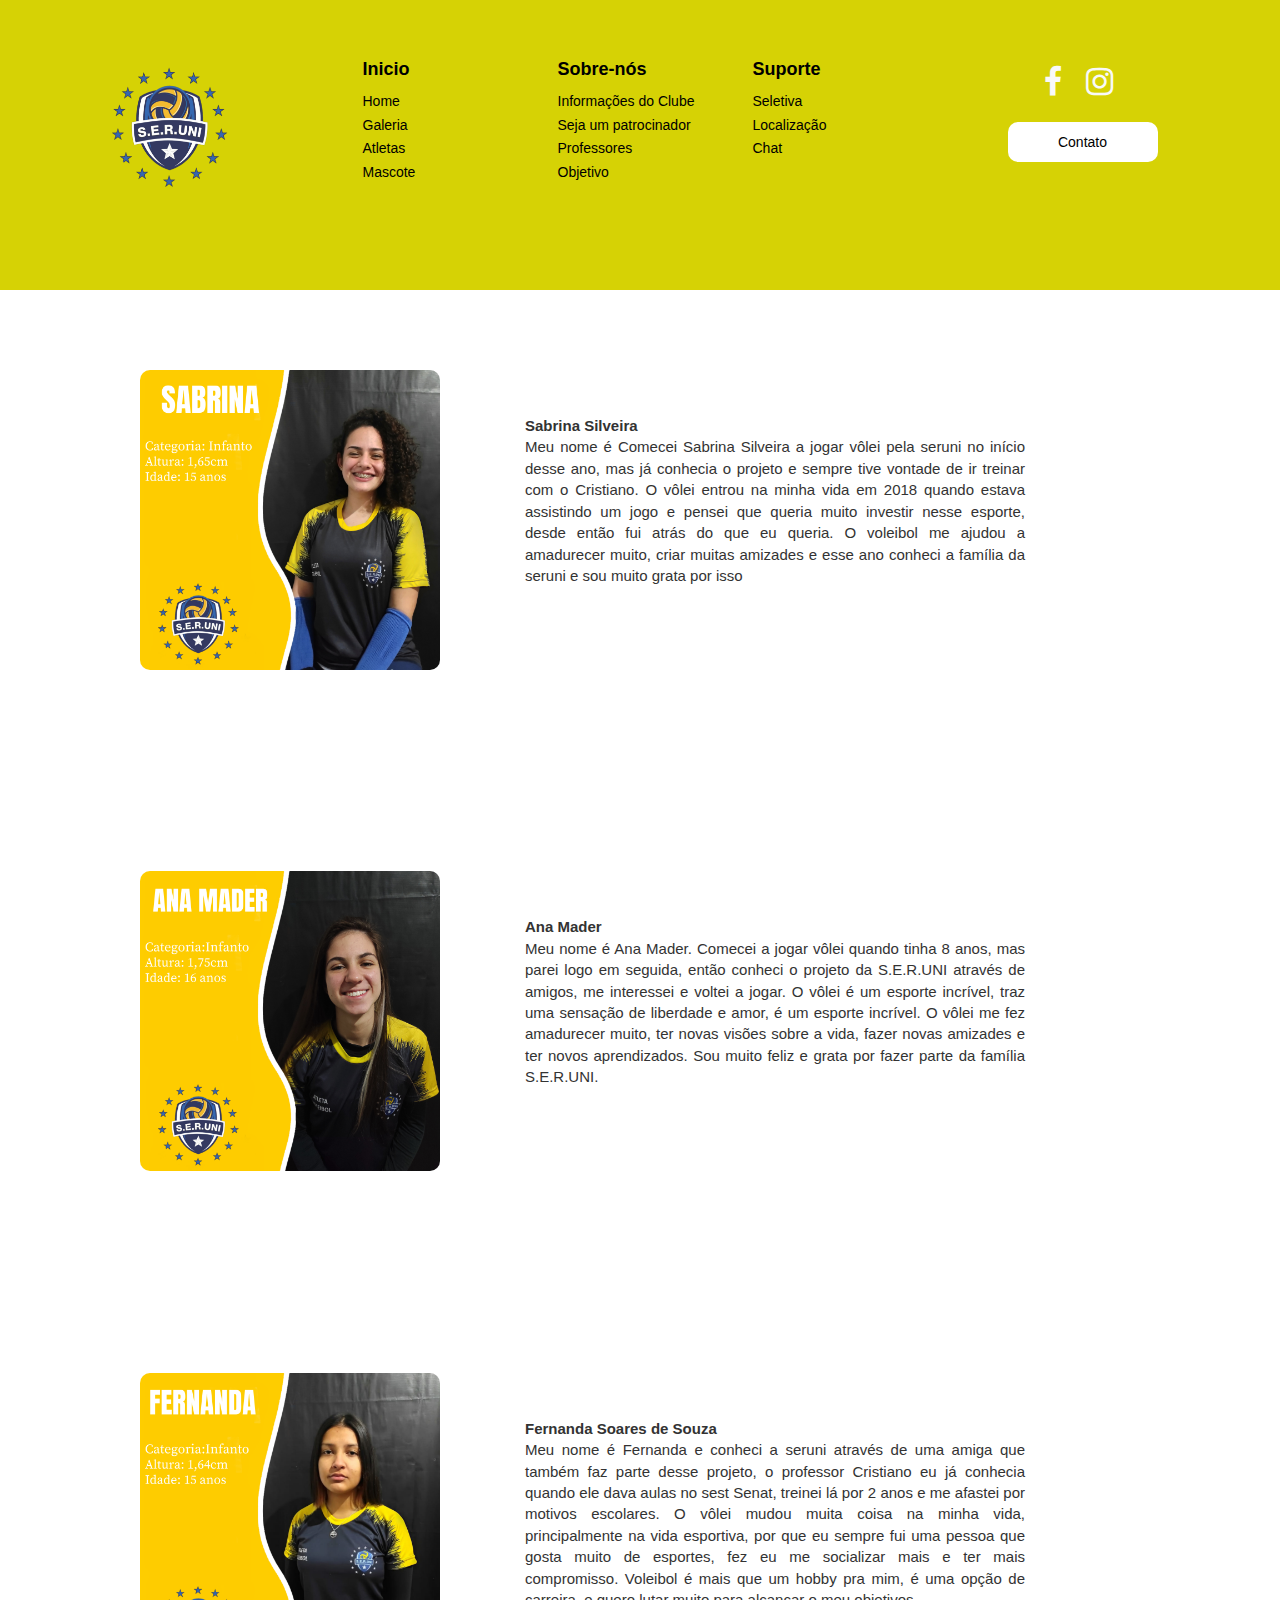
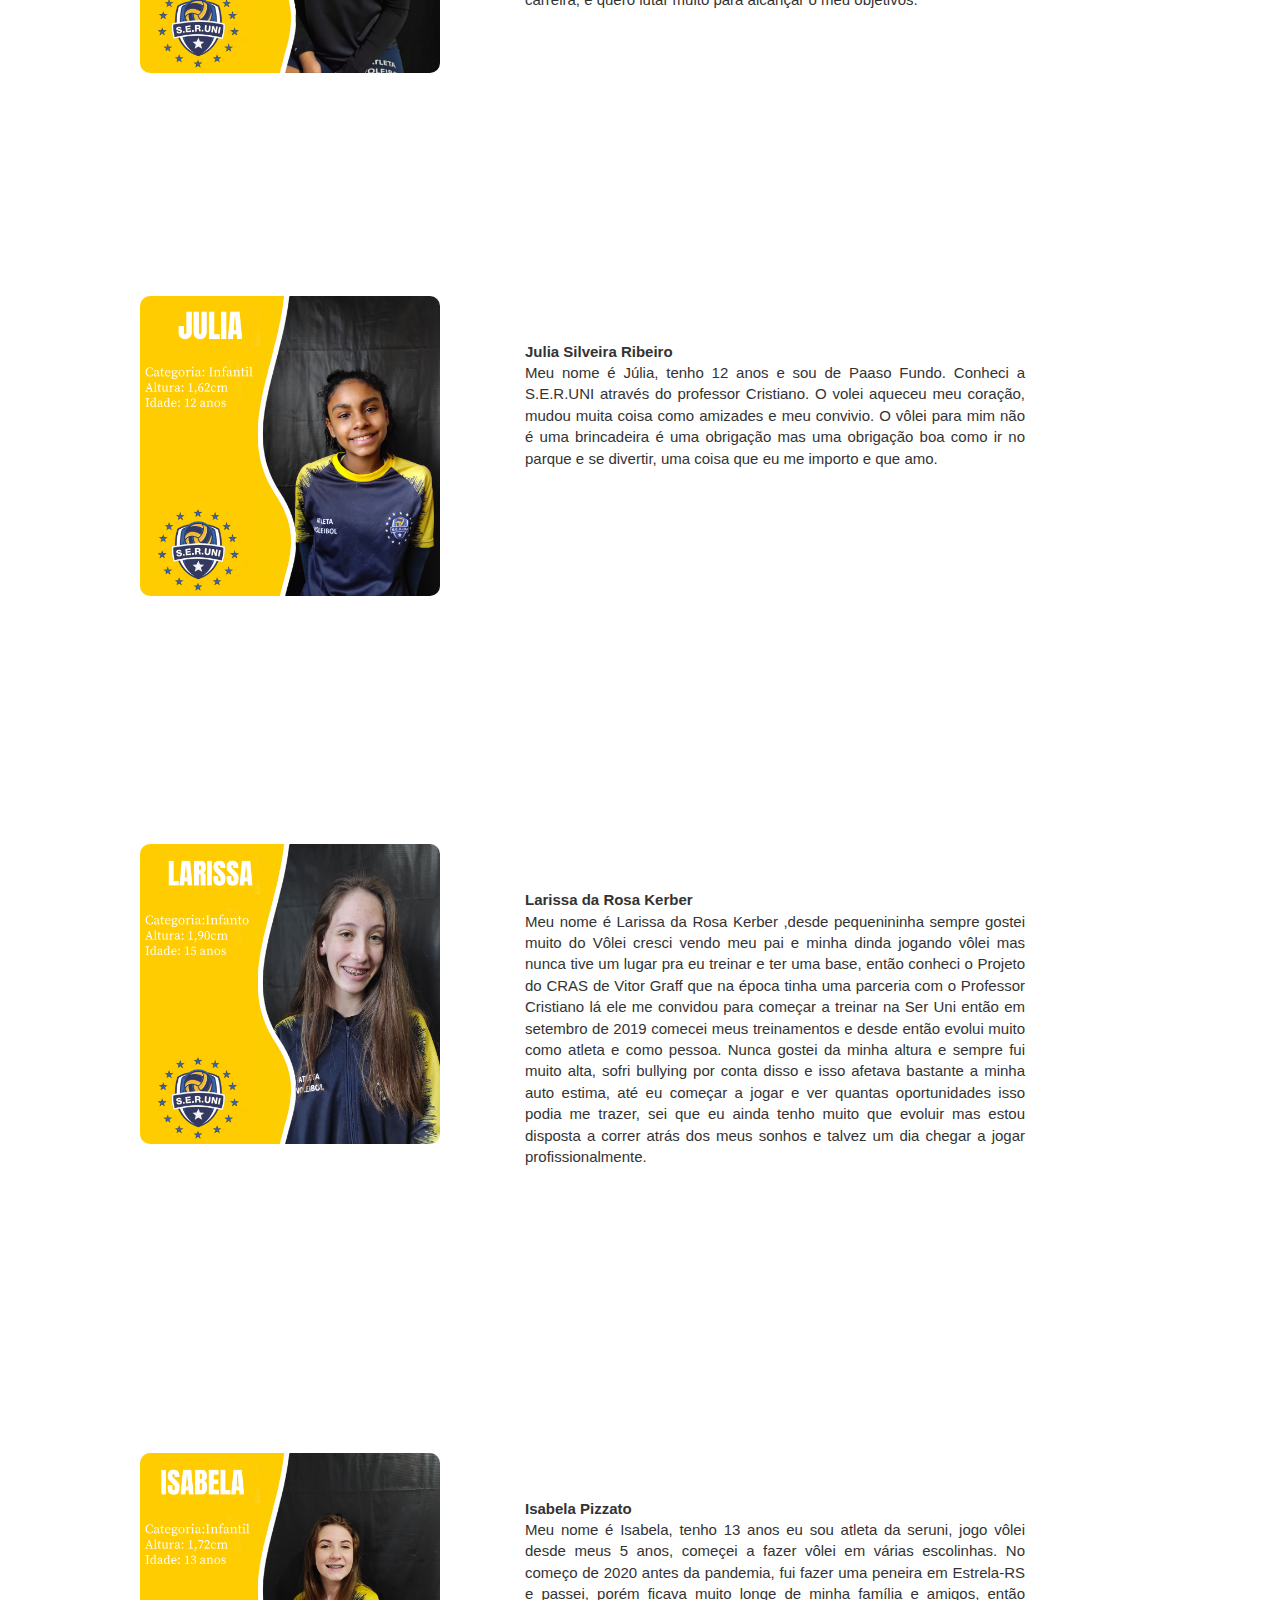
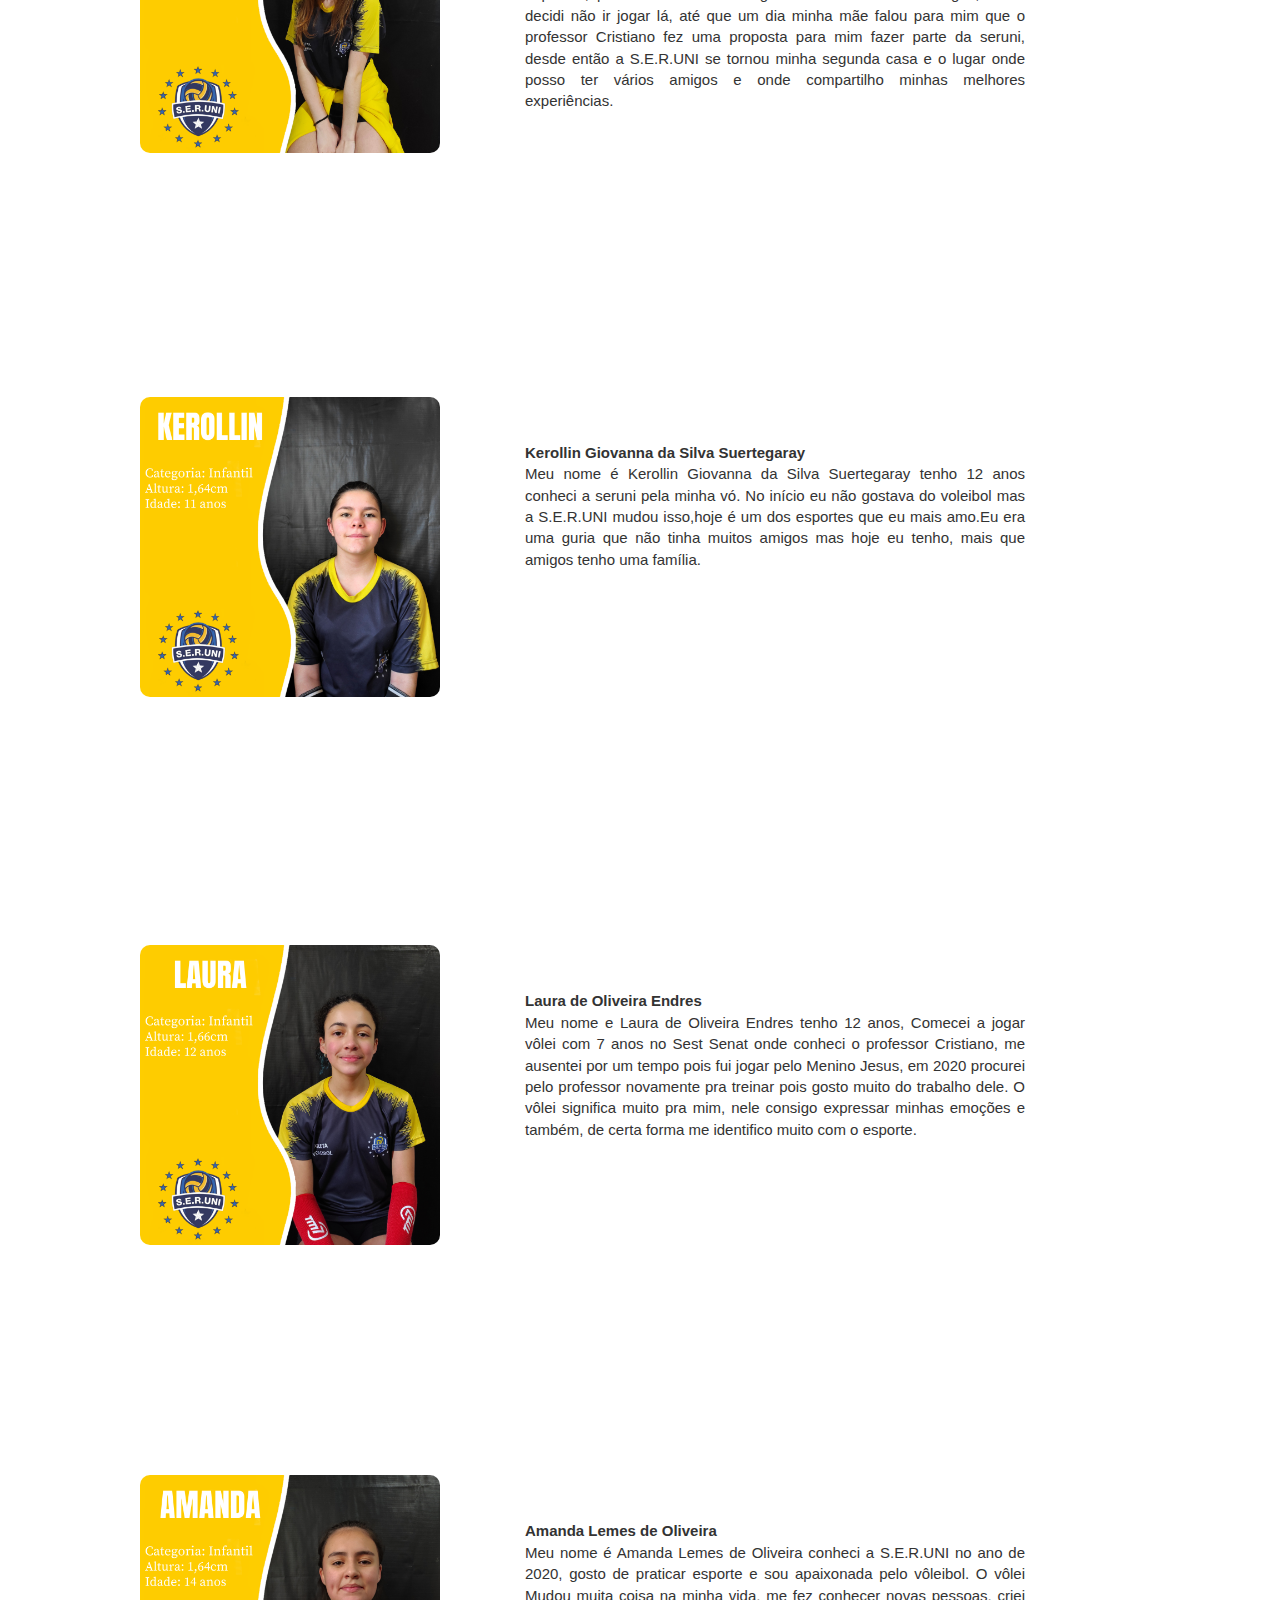
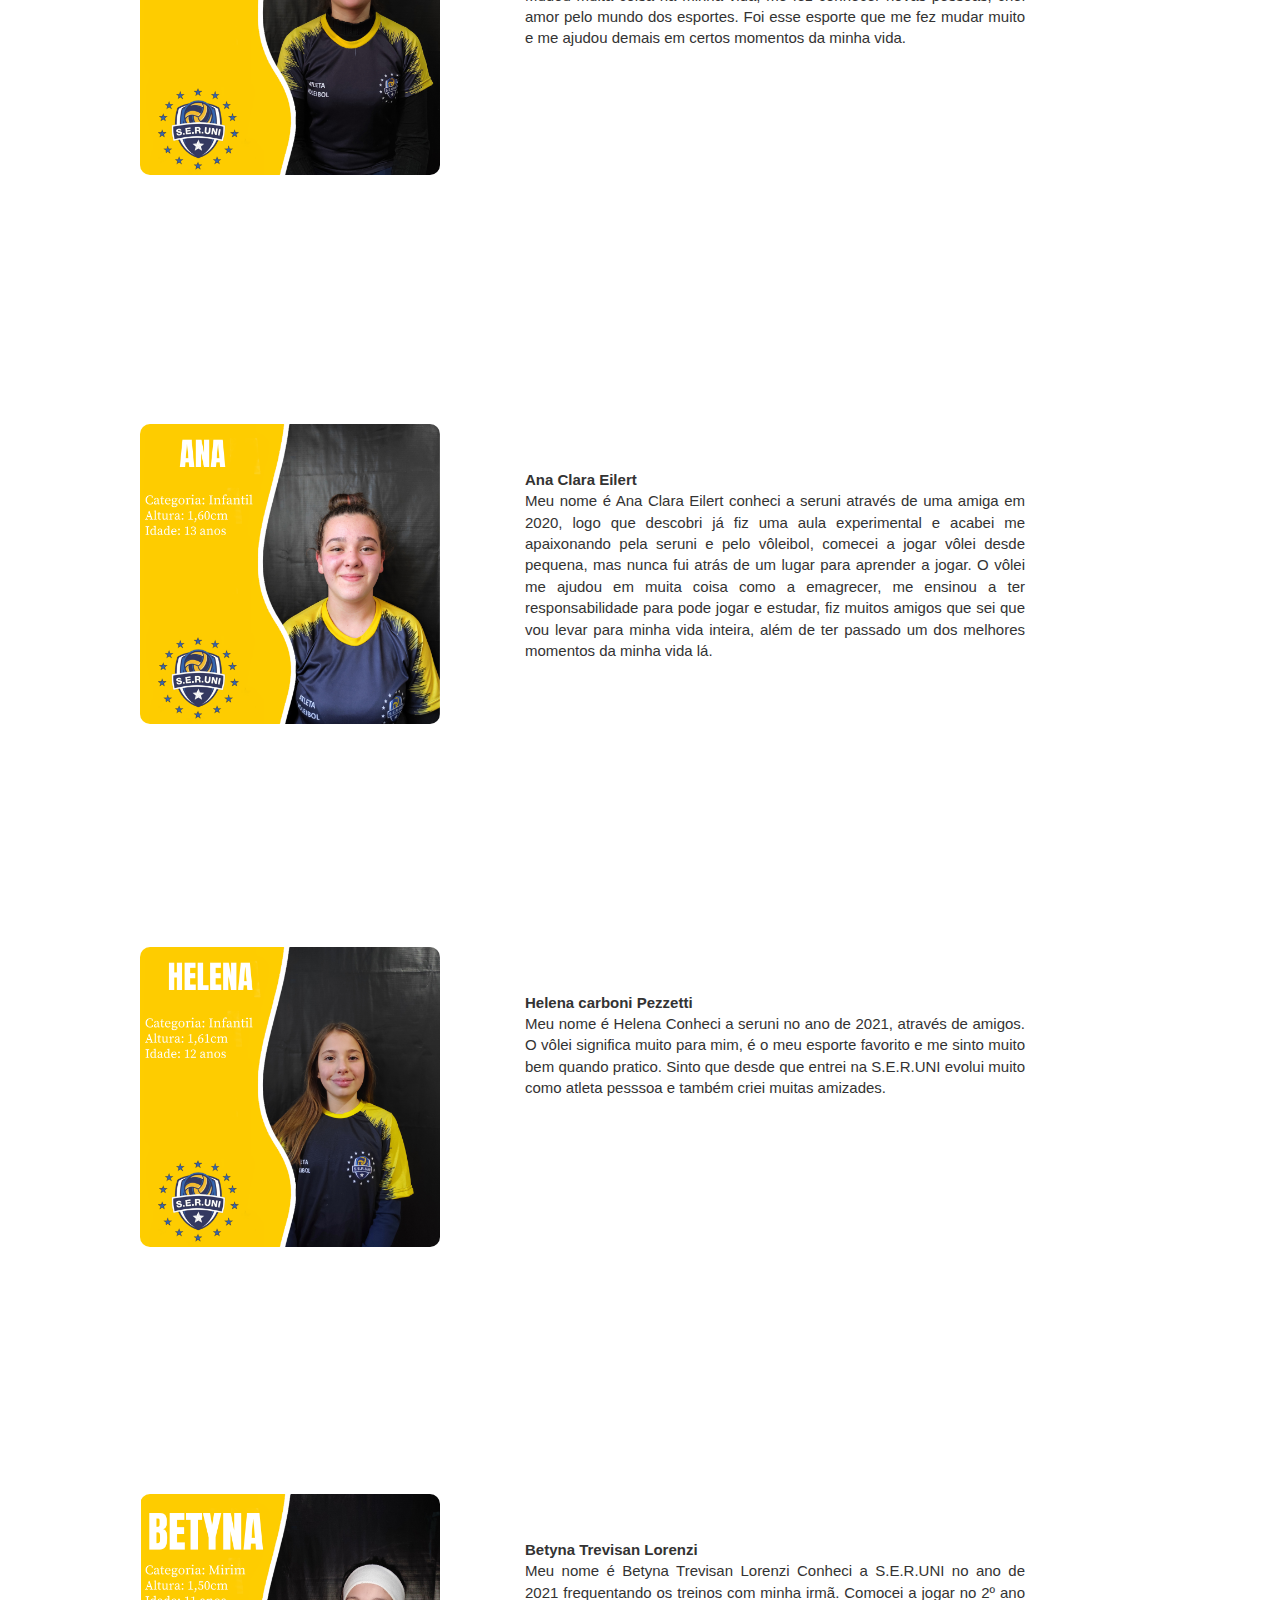
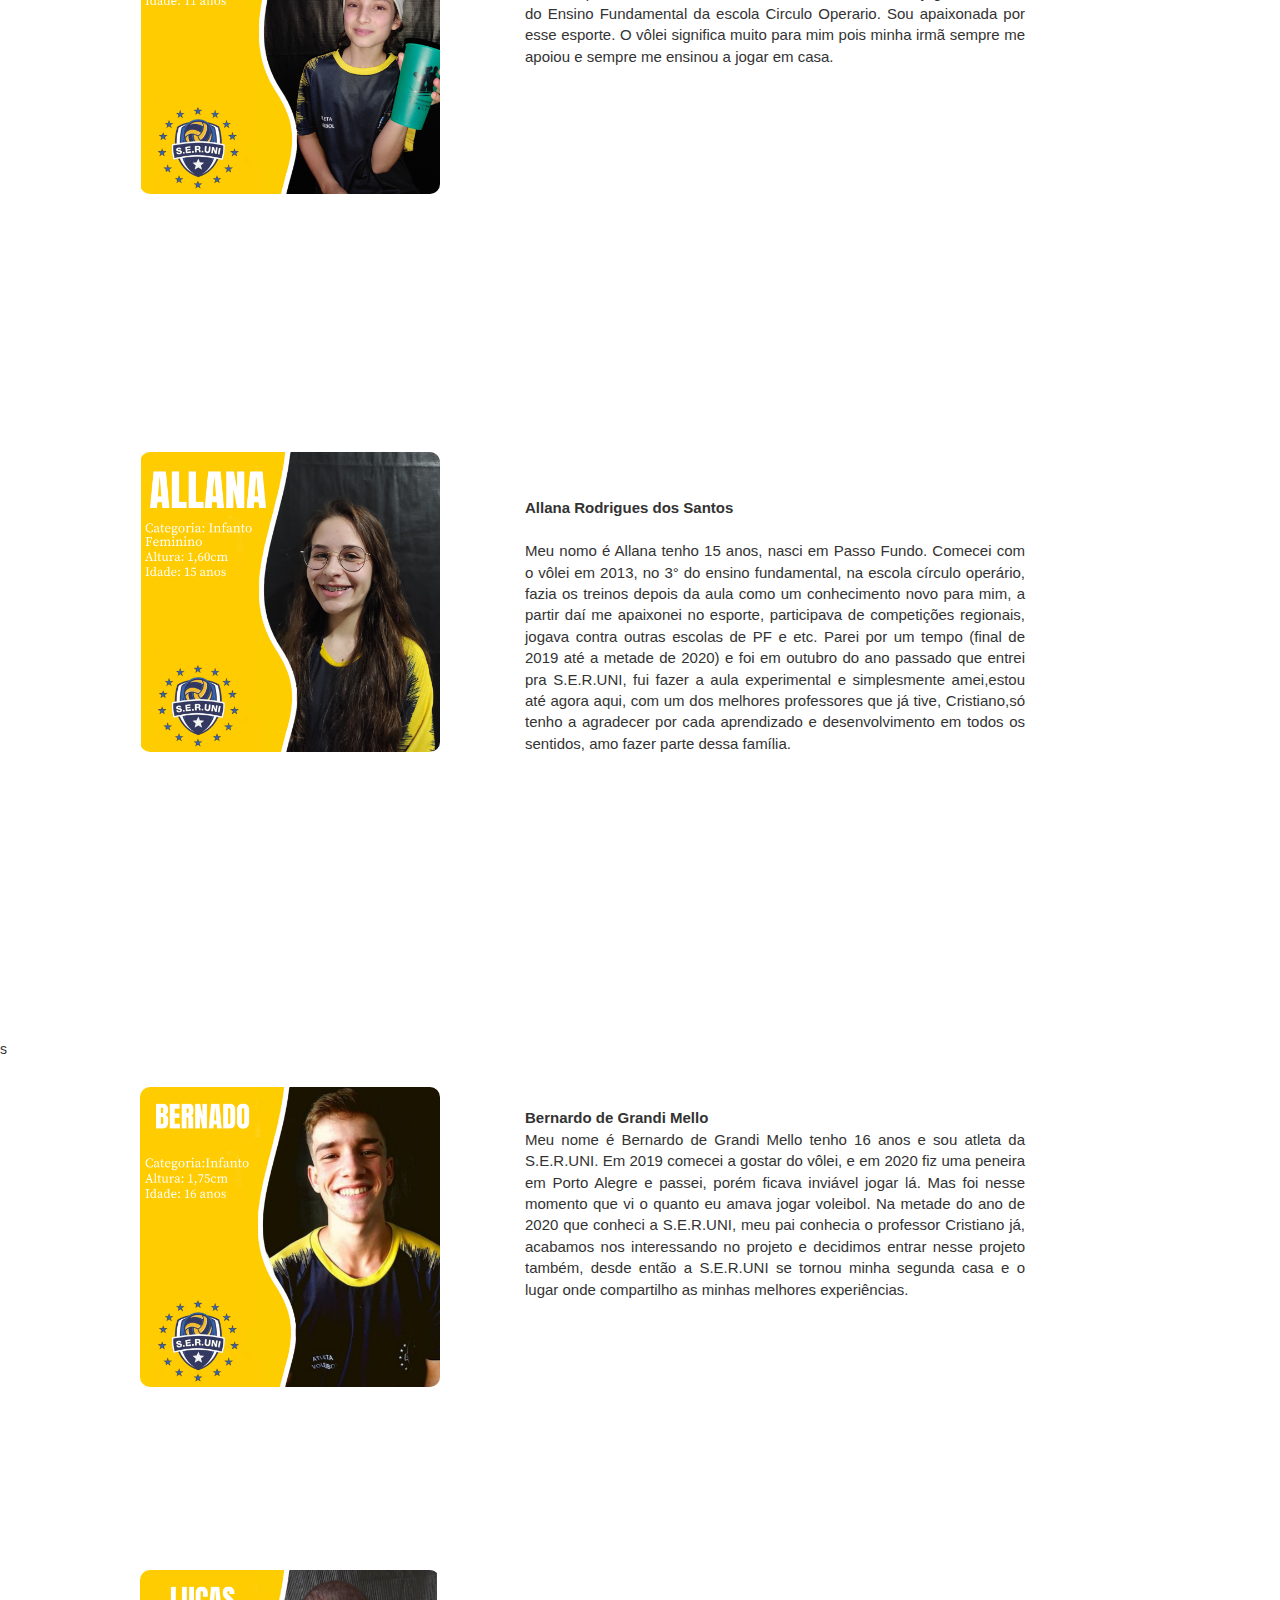
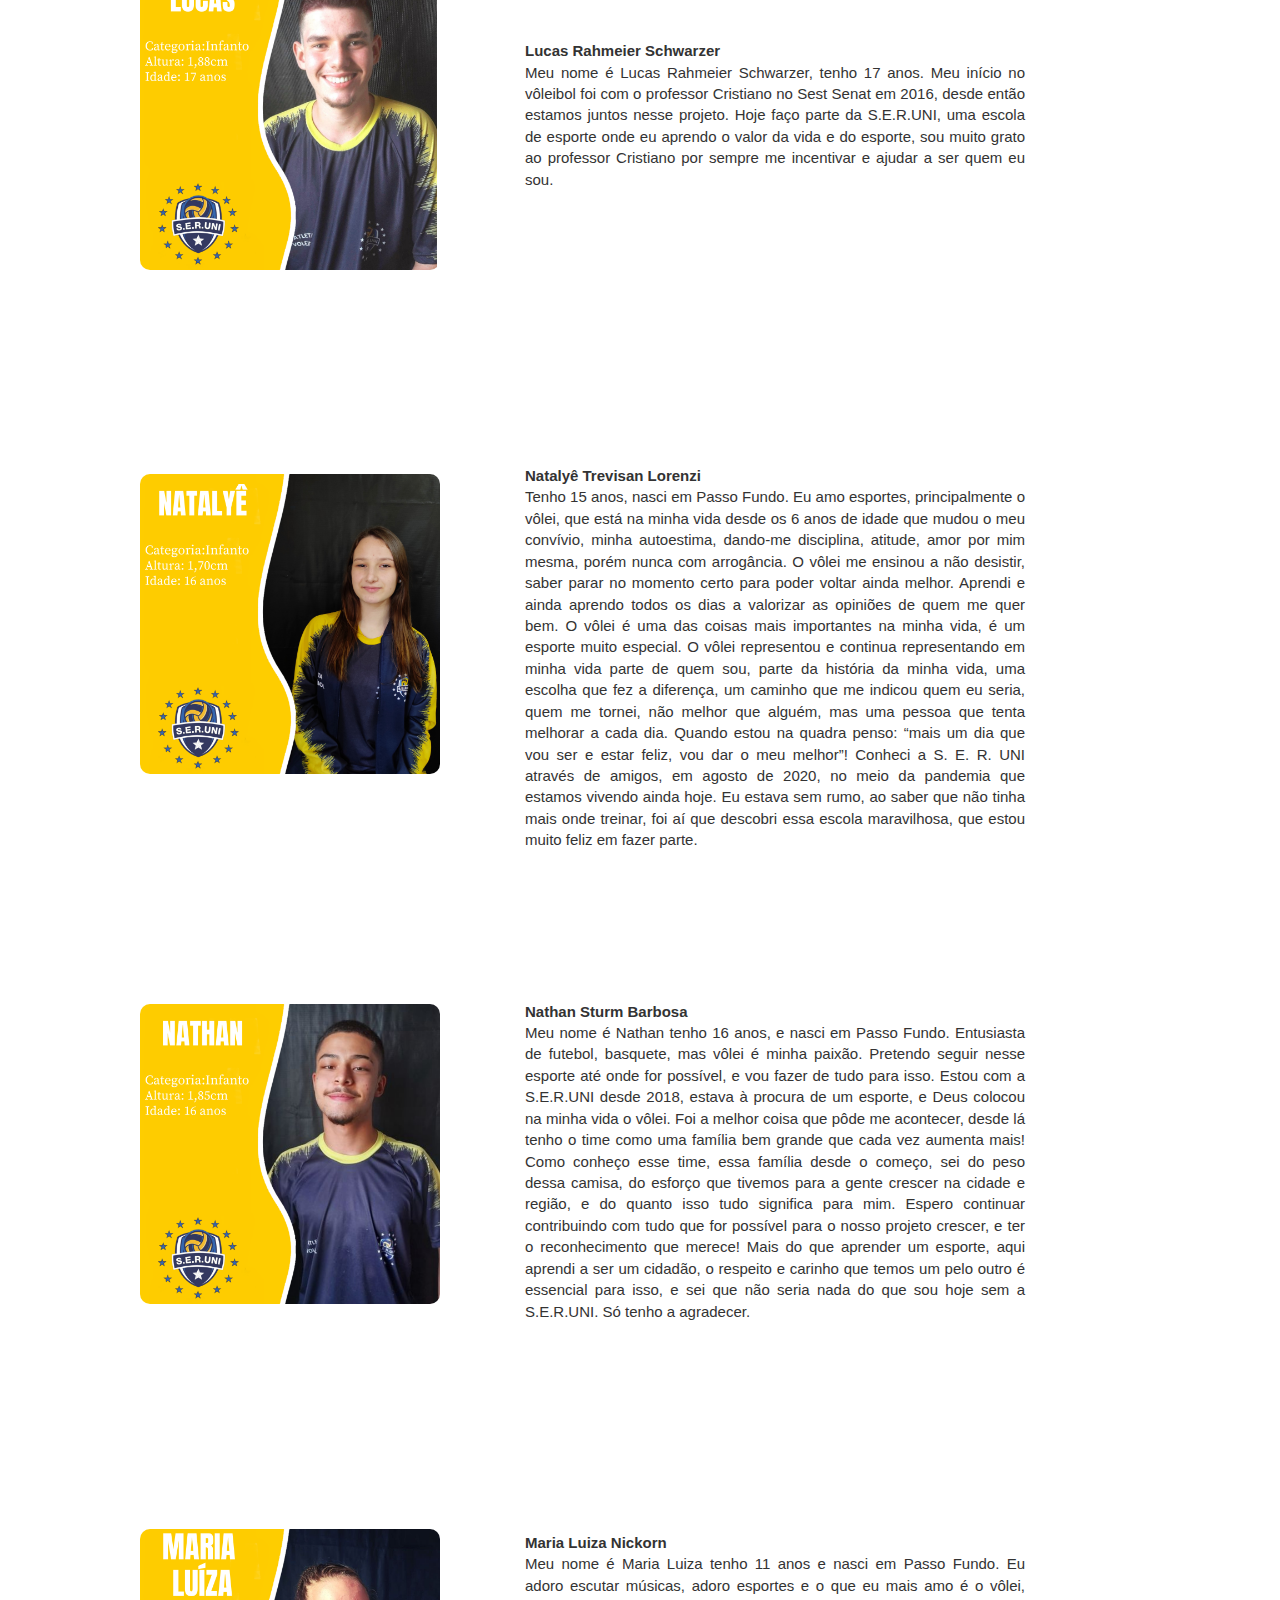
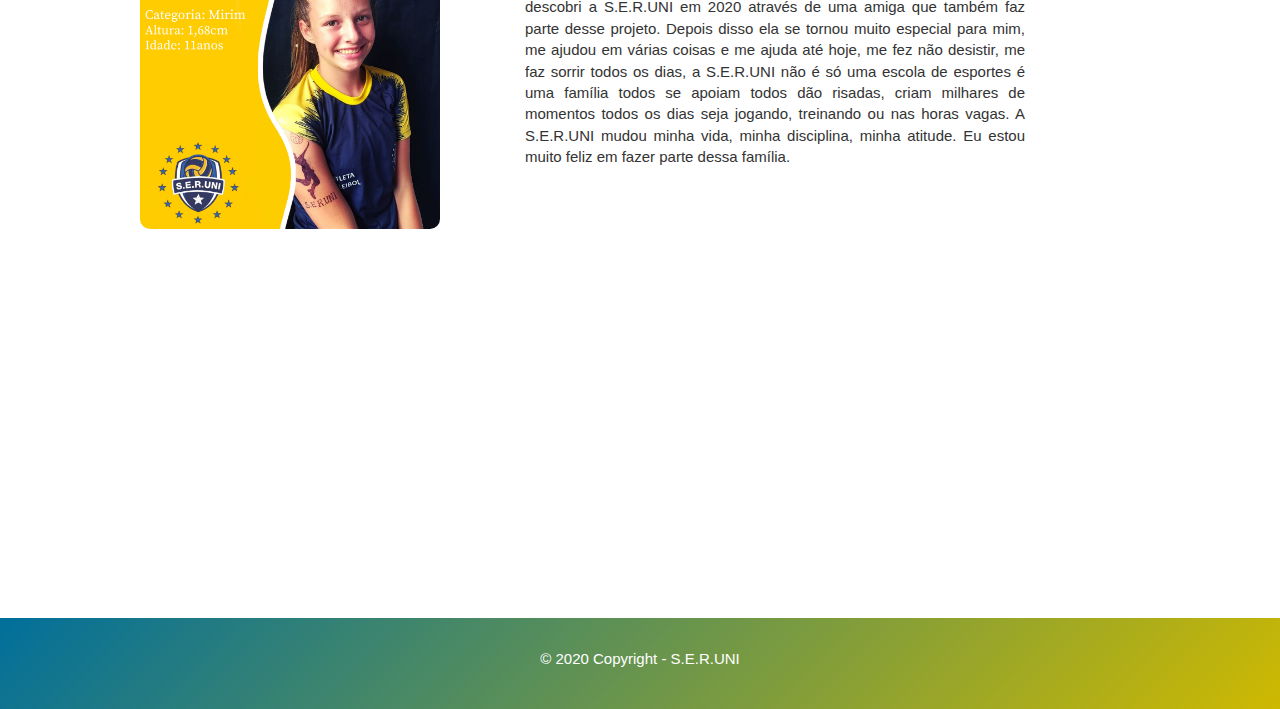
==== commit 33f67c46: "Add files via upload" ====
--- a/atletas.html
+++ b/atletas.html
@@ -149,7 +149,7 @@
     </p>
   <iframe src="https://www.facebook.com/plugins/share_button.php?href=https%3A%2F%2Fwww.facebook.com%2Fvoleibolseruni%2Fphotos%2Fa.2307043109548555%2F2866457470273780%2F&layout=button_count&size=small&width=115&height=20&appId"class="compartilhar5" width="115" height="20" style="border:none;overflow:hidden" scrolling="no" frameborder="0" allowfullscreen="true" allow="autoplay; clipboard-write; encrypted-media; picture-in-picture; web-share"></iframe>
   
-  
+   -->
   <img id="configura" src="img/sabrina.png" class="fb-post6">
   <p id="ajuste" class="biografia6"><b> Sabrina Silveira</b><br>
     Meu nome é Comecei Sabrina Silveira a jogar vôlei pela seruni no início desse ano, mas já conhecia o projeto e sempre tive vontade de ir treinar com o Cristiano.
@@ -157,8 +157,8 @@
       desde então fui atrás do que eu queria. O voleibol me ajudou a amadurecer muito, criar muitas amizades e esse ano conheci 
       a família da seruni e sou muito grata por isso
     </p>
-  <iframe src="https://www.facebook.com/plugins/share_button.php?href=https%3A%2F%2Fwww.facebook.com%2Fvoleibolseruni%2Fphotos%2Fa.2307043109548555%2F2866457470273780%2F&layout=button_count&size=small&width=115&height=20&appId"class="compartilhar5" width="115" height="20" style="border:none;overflow:hidden" scrolling="no" frameborder="0" allowfullscreen="true" allow="autoplay; clipboard-write; encrypted-media; picture-in-picture; web-share"></iframe>
- -->
+    <iframe src="https://www.facebook.com/plugins/share_button.php?href=https%3A%2F%2Fwww.facebook.com%2Fvoleibolseruni%2Fphotos%2Fa.2307043109548555%2F2898596707059856%2F&layout=button_count&size=small&width=115&height=20&appId"class="compartilhar5" width="115" height="20" style="border:none;overflow:hidden" scrolling="no" frameborder="0" allowfullscreen="true" allow="autoplay; clipboard-write; encrypted-media; picture-in-picture; web-share"></iframe>
+
     
     <img id="configura" src="img/ana mader.png" class="fb-post6">
   <p id="ajuste" class="biografia6"><b> Ana Mader </b><br>
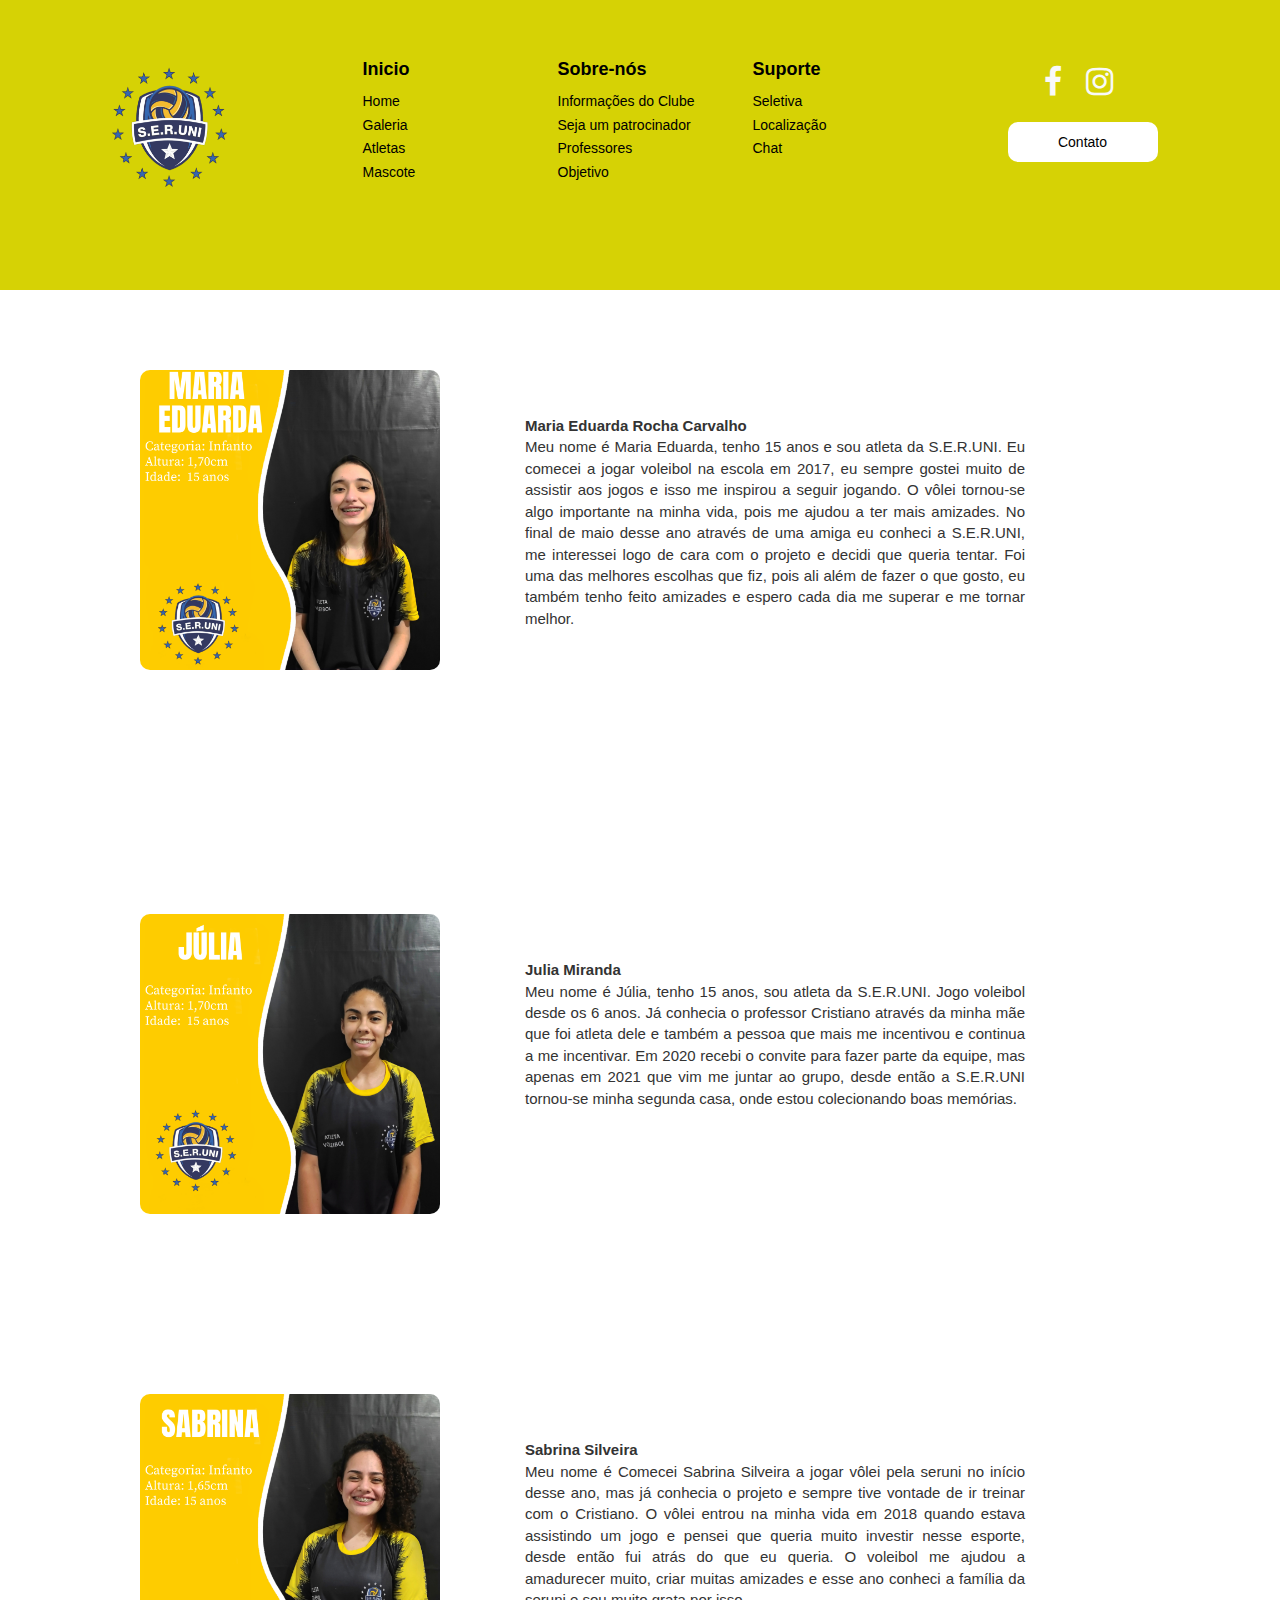
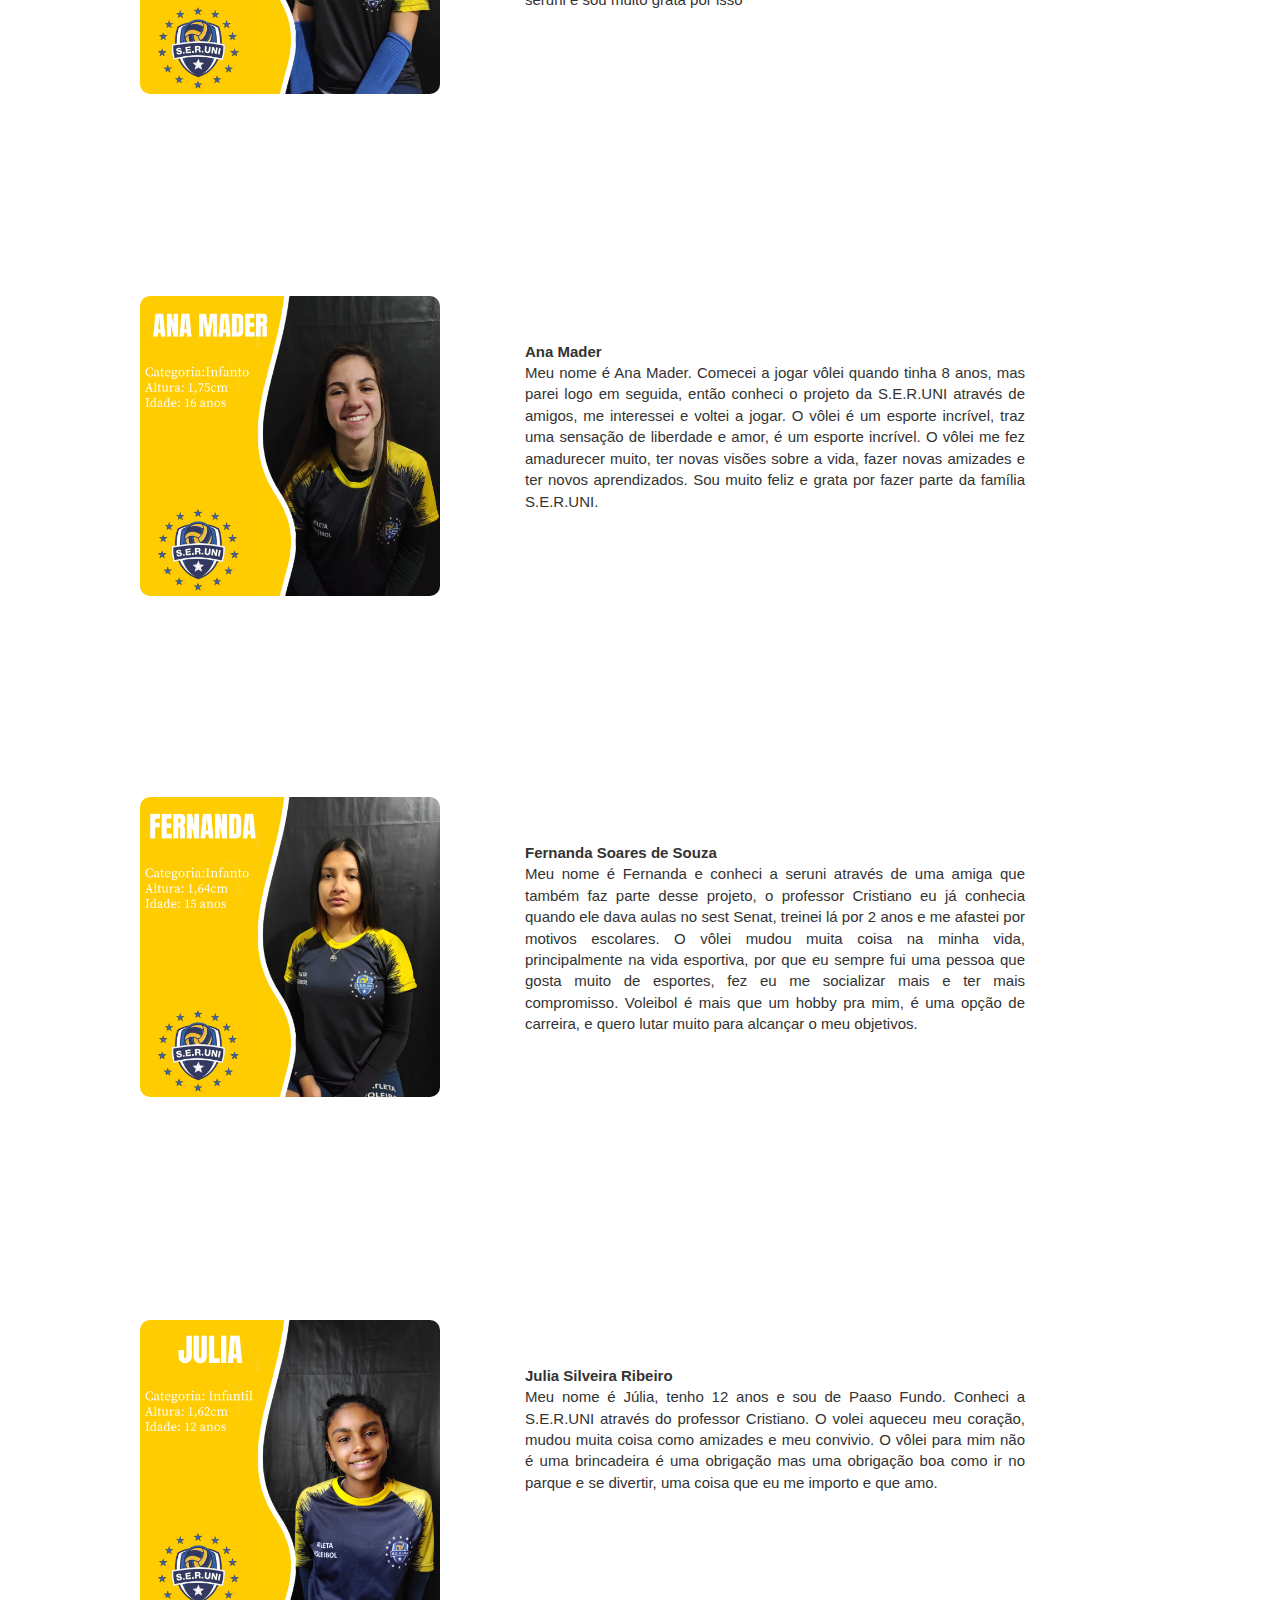
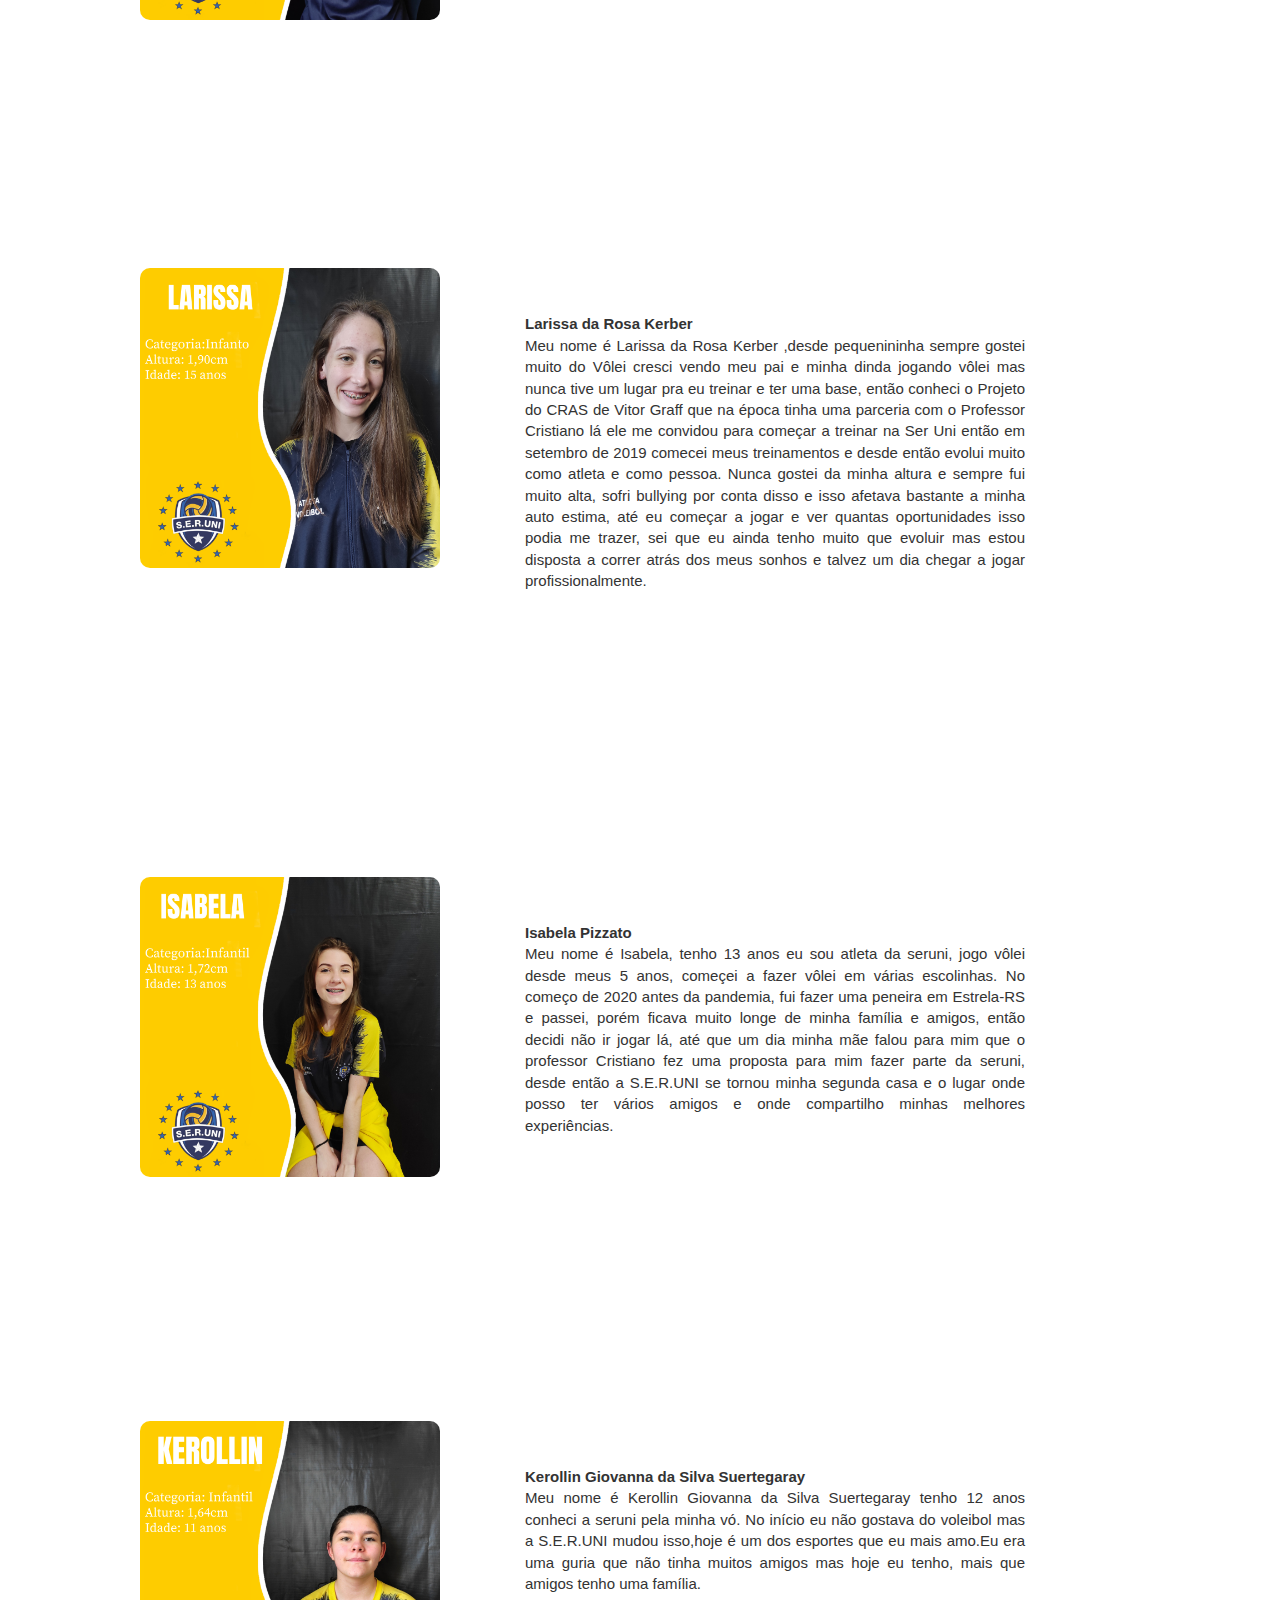
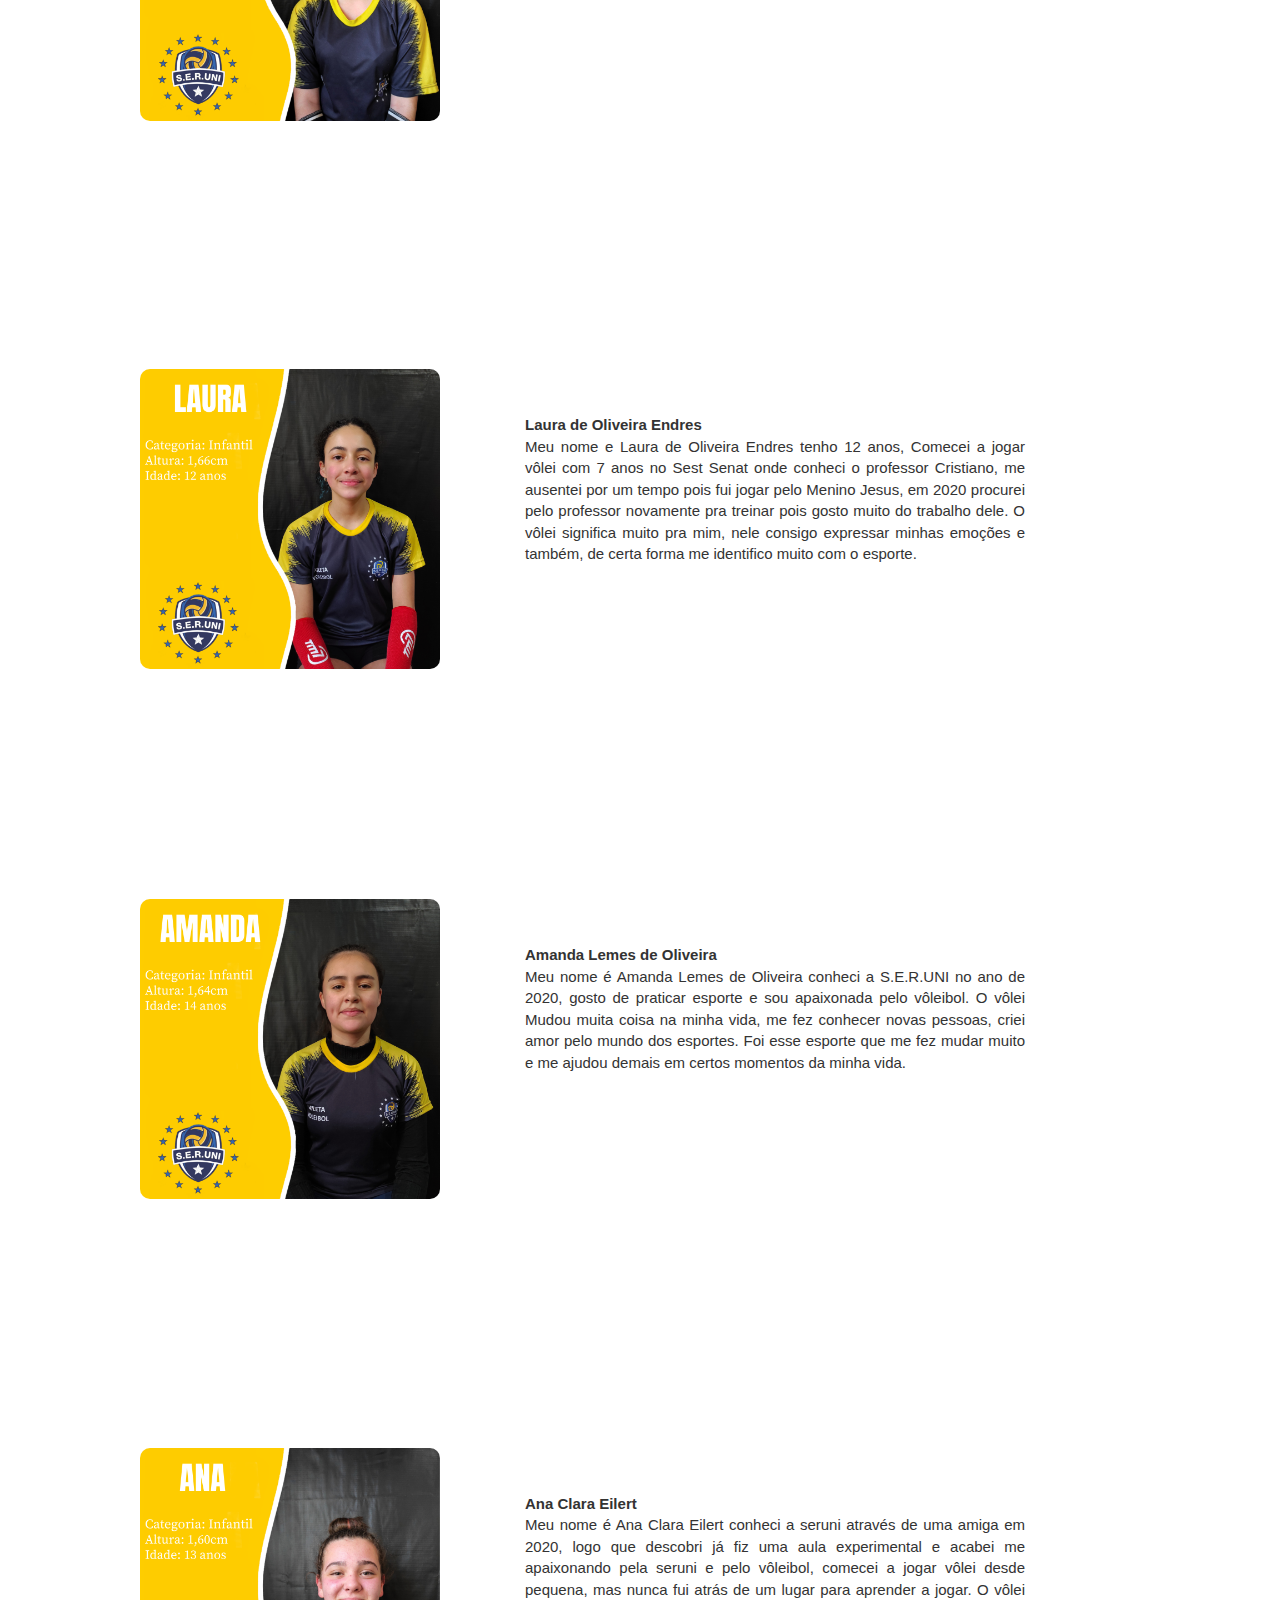
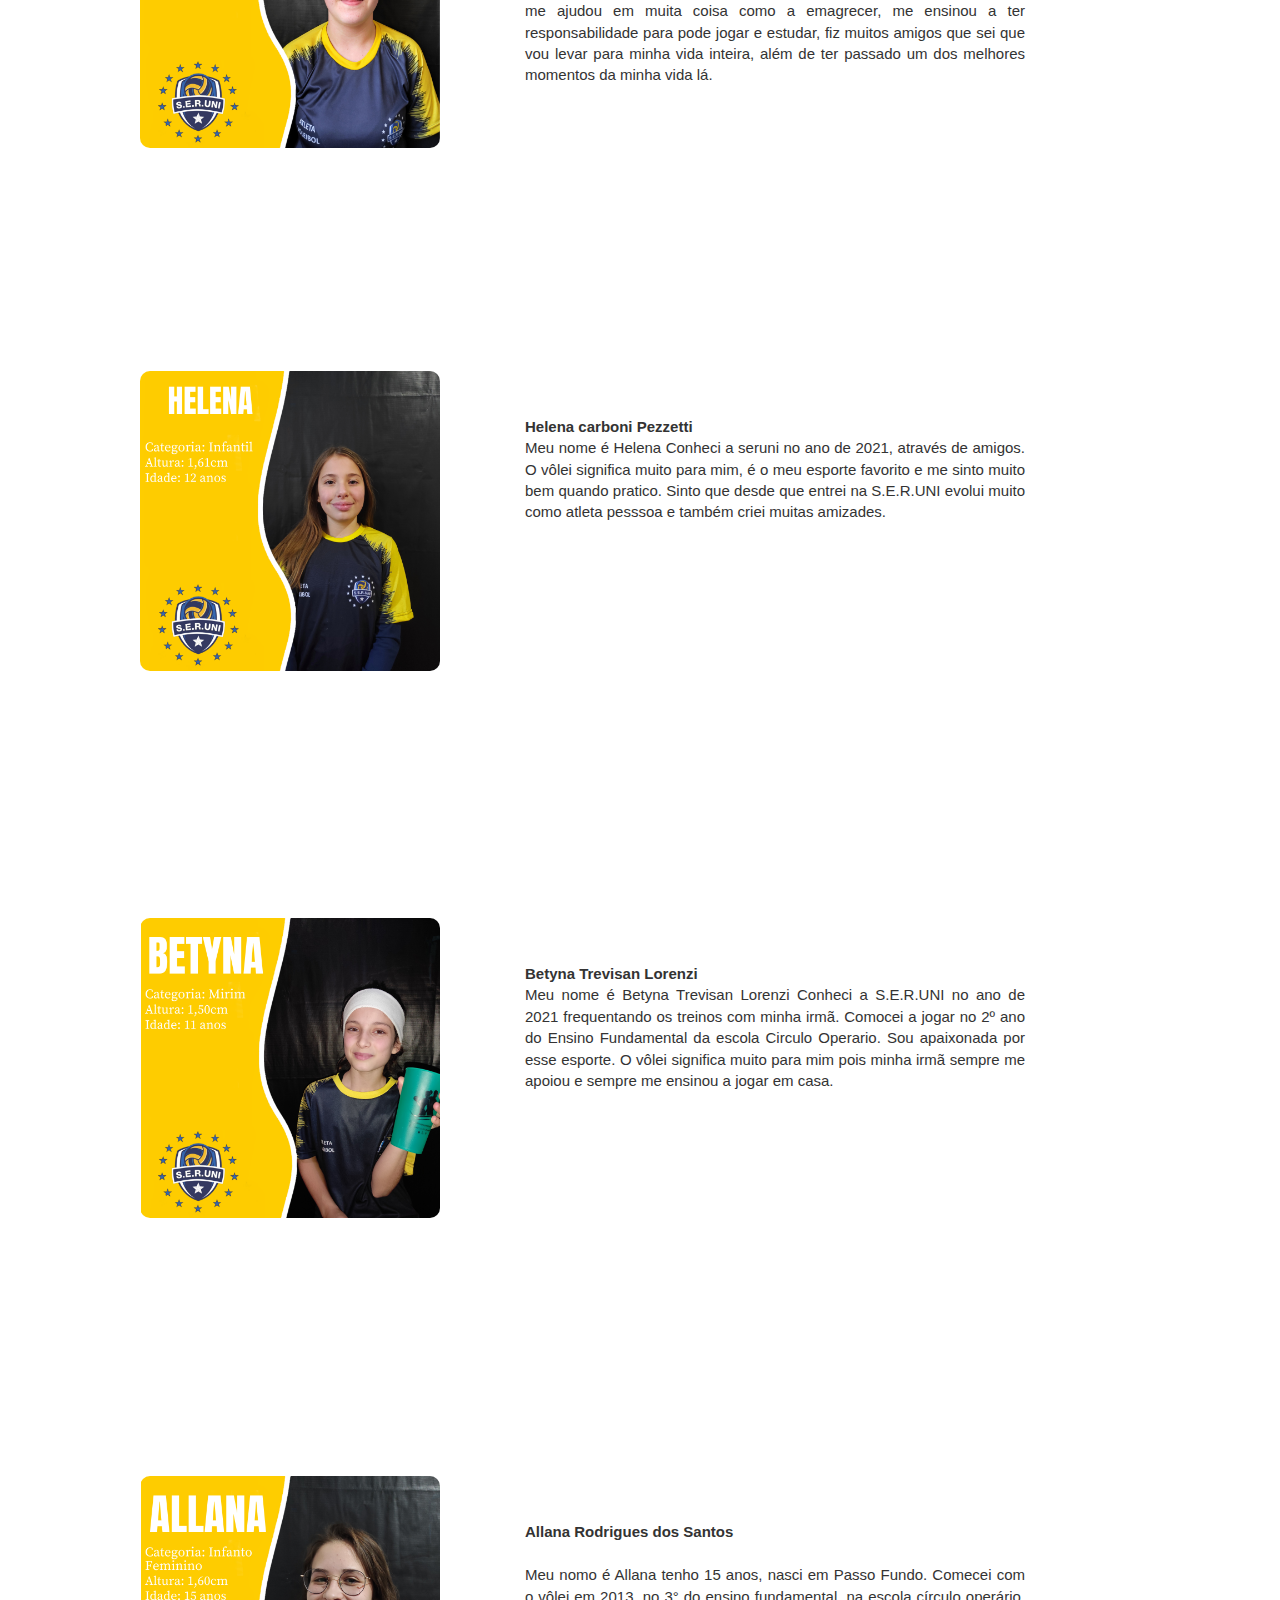
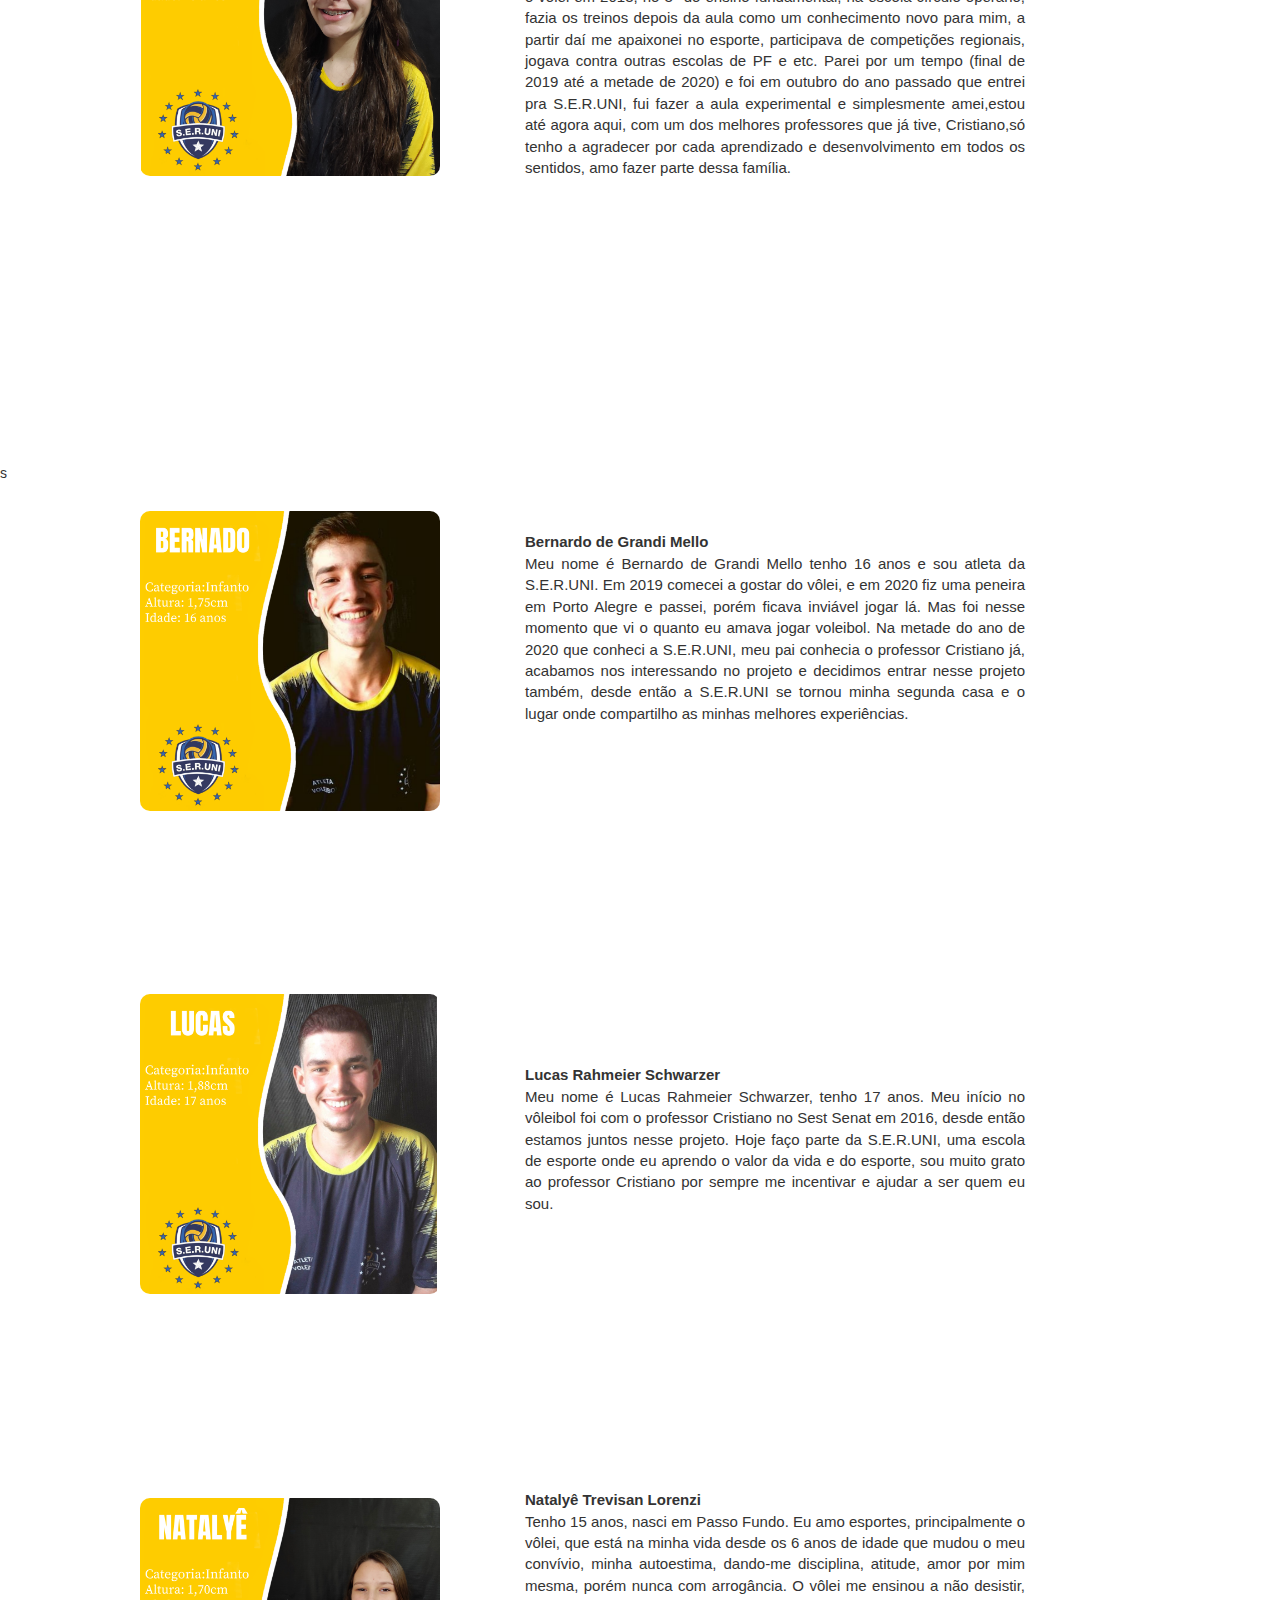
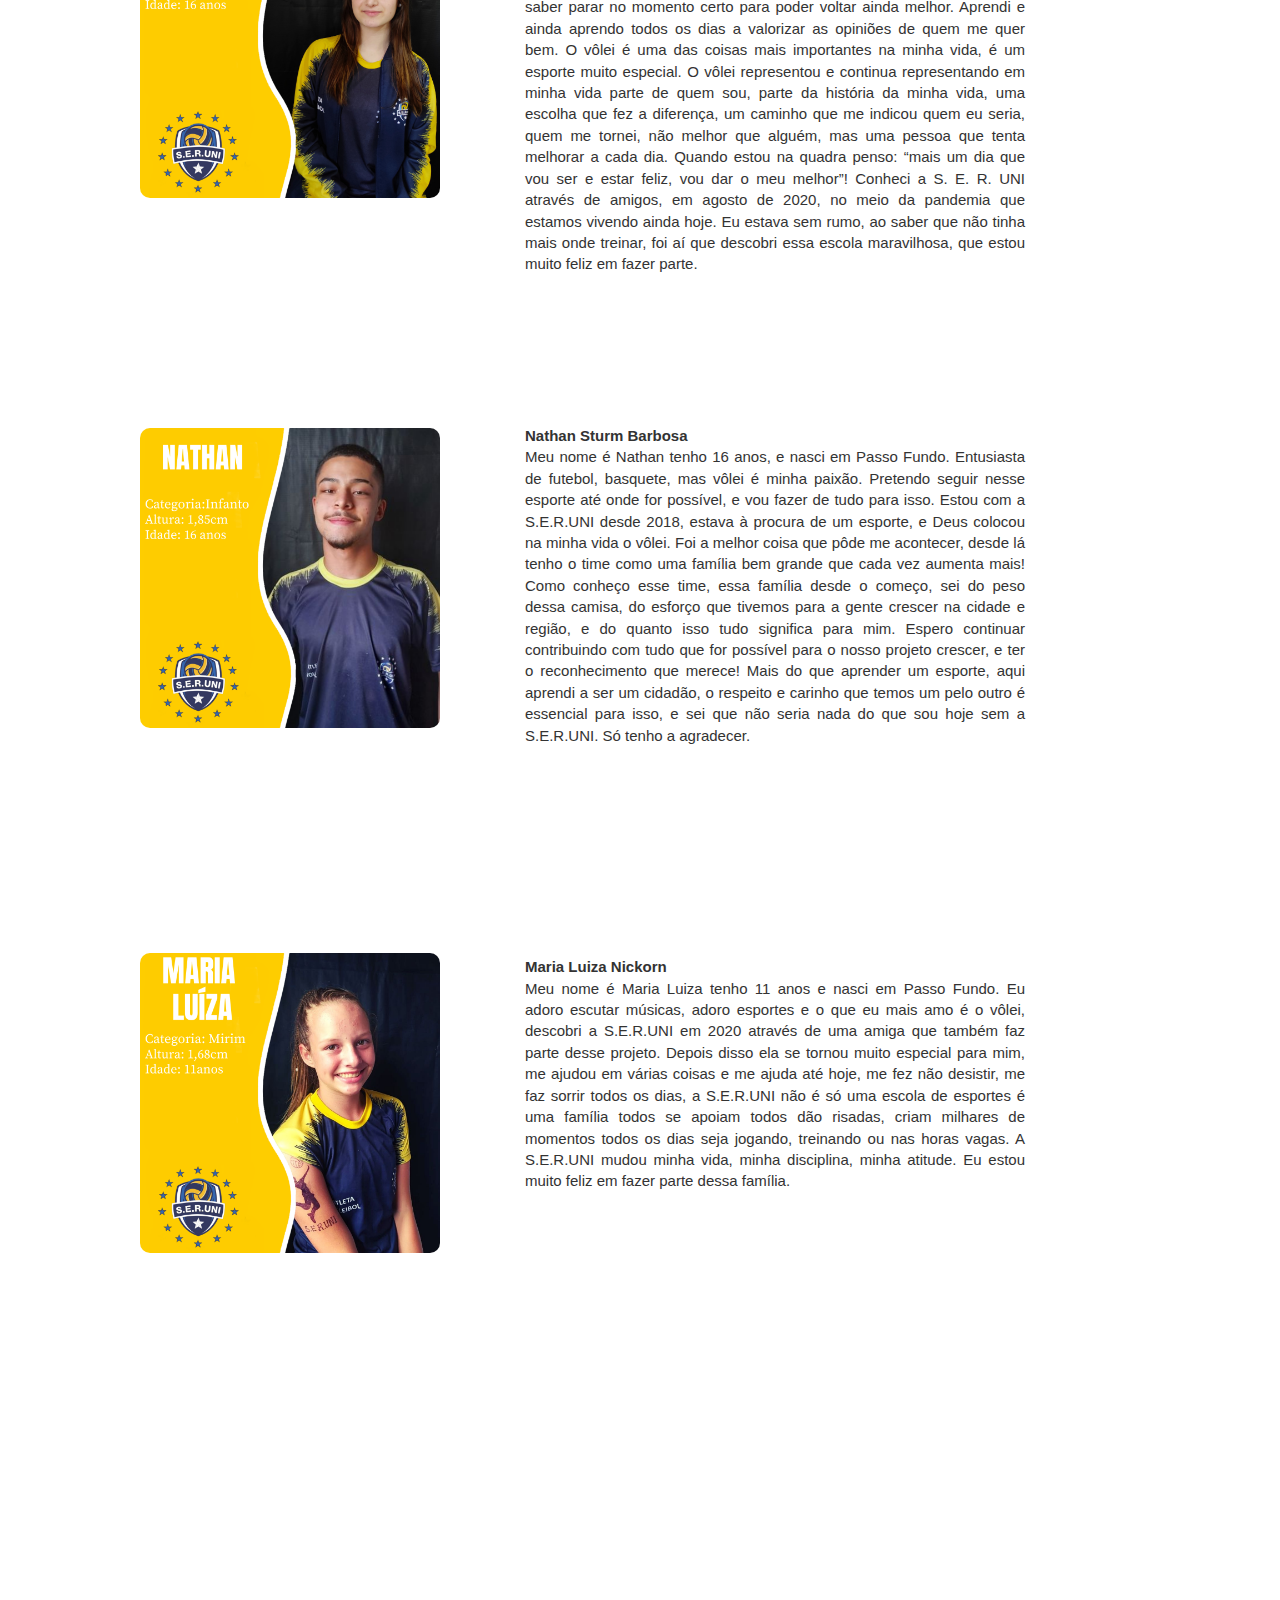
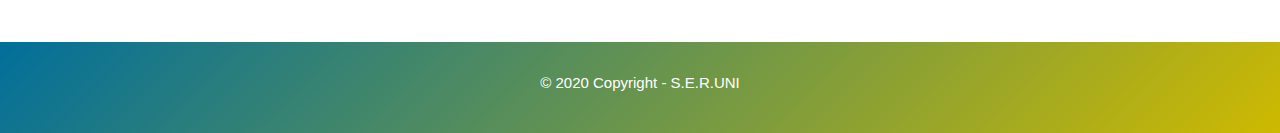
==== commit af6592b0: "Add files via upload" ====
--- a/atletas.html
+++ b/atletas.html
@@ -128,7 +128,7 @@
   <iframe src="https://www.facebook.com/plugins/share_button.php?href=https%3A%2F%2Fwww.facebook.com%2Fvoleibolseruni%2Fphotos%2Fa.2307043109548555%2F2866457470273780%2F&layout=button_count&size=small&width=115&height=20&appId"class="compartilhar5" width="115" height="20" style="border:none;overflow:hidden" scrolling="no" frameborder="0" allowfullscreen="true" allow="autoplay; clipboard-write; encrypted-media; picture-in-picture; web-share"></iframe>
   -->
   
-  <!-- <img id="configura" src="img/maria eduarda.png" class="fb-post6">
+    <img id="configura" src="img/maria eduarda.png" class="fb-post6">
   <p id="ajuste" class="biografia6"><b> Maria Eduarda Rocha Carvalho</b><br>
     Meu nome é Maria Eduarda, tenho 15 anos e sou atleta da S.E.R.UNI. Eu comecei a jogar voleibol na escola em 2017,
      eu sempre gostei muito de assistir aos jogos e isso me inspirou a seguir jogando. O vôlei tornou-se algo importante na minha vida,
@@ -137,7 +137,7 @@
 Foi uma das melhores escolhas que fiz, pois ali além de fazer o que gosto, eu também tenho feito amizades e espero cada dia me superar 
 e me tornar melhor.
     </p>
-  <iframe src="https://www.facebook.com/plugins/share_button.php?href=https%3A%2F%2Fwww.facebook.com%2Fvoleibolseruni%2Fphotos%2Fa.2307043109548555%2F2866457470273780%2F&layout=button_count&size=small&width=115&height=20&appId"class="compartilhar5" width="115" height="20" style="border:none;overflow:hidden" scrolling="no" frameborder="0" allowfullscreen="true" allow="autoplay; clipboard-write; encrypted-media; picture-in-picture; web-share"></iframe>
+    <iframe src="https://www.facebook.com/plugins/share_button.php?href=https%3A%2F%2Fwww.facebook.com%2Fvoleibolseruni%2Fphotos%2Fa.2307043109548555%2F2899504250302435%2F&layout=button_count&size=small&width=115&height=20&appId"class="compartilhar5" width="115" height="20" style="border:none;overflow:hidden" scrolling="no" frameborder="0" allowfullscreen="true" allow="autoplay; clipboard-write; encrypted-media; picture-in-picture; web-share"></iframe>
  
   
   <img id="configura" src="img/julia miranda.png" class="fb-post6">
@@ -147,9 +147,9 @@
     Em 2020 recebi o convite para fazer parte da equipe, mas apenas em 2021 que vim me juntar ao grupo, 
     desde então a S.E.R.UNI tornou-se minha segunda casa, onde estou colecionando boas memórias.
     </p>
-  <iframe src="https://www.facebook.com/plugins/share_button.php?href=https%3A%2F%2Fwww.facebook.com%2Fvoleibolseruni%2Fphotos%2Fa.2307043109548555%2F2866457470273780%2F&layout=button_count&size=small&width=115&height=20&appId"class="compartilhar5" width="115" height="20" style="border:none;overflow:hidden" scrolling="no" frameborder="0" allowfullscreen="true" allow="autoplay; clipboard-write; encrypted-media; picture-in-picture; web-share"></iframe>
-  
-   -->
+    <iframe src="https://www.facebook.com/plugins/share_button.php?href=https%3A%2F%2Fwww.facebook.com%2Fvoleibolseruni%2Fphotos%2Fa.2307043109548555%2F2899504156969111%2F&layout=button_count&size=small&width=115&height=20&appId"class="compartilhar5" width="115" height="20" style="border:none;overflow:hidden" scrolling="no" frameborder="0" allowfullscreen="true" allow="autoplay; clipboard-write; encrypted-media; picture-in-picture; web-share"></iframe>
+  
+
   <img id="configura" src="img/sabrina.png" class="fb-post6">
   <p id="ajuste" class="biografia6"><b> Sabrina Silveira</b><br>
     Meu nome é Comecei Sabrina Silveira a jogar vôlei pela seruni no início desse ano, mas já conhecia o projeto e sempre tive vontade de ir treinar com o Cristiano.
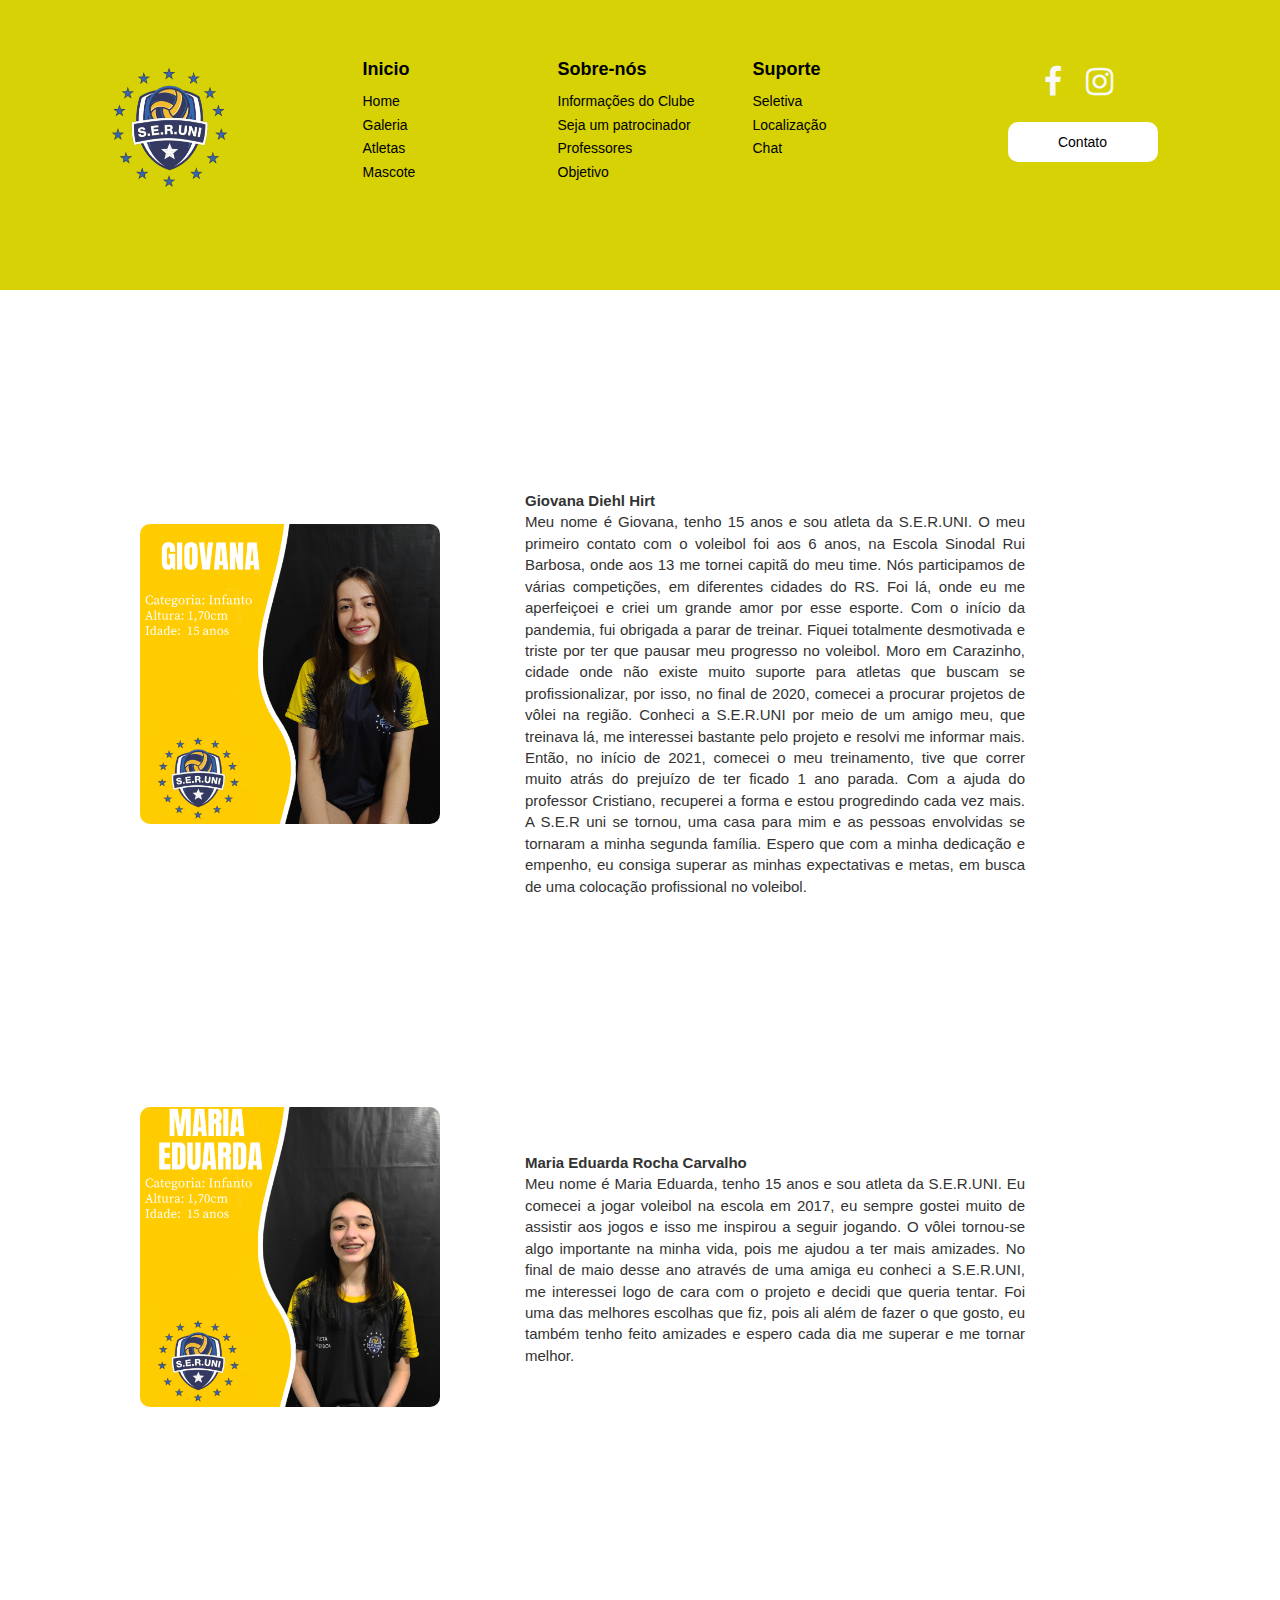
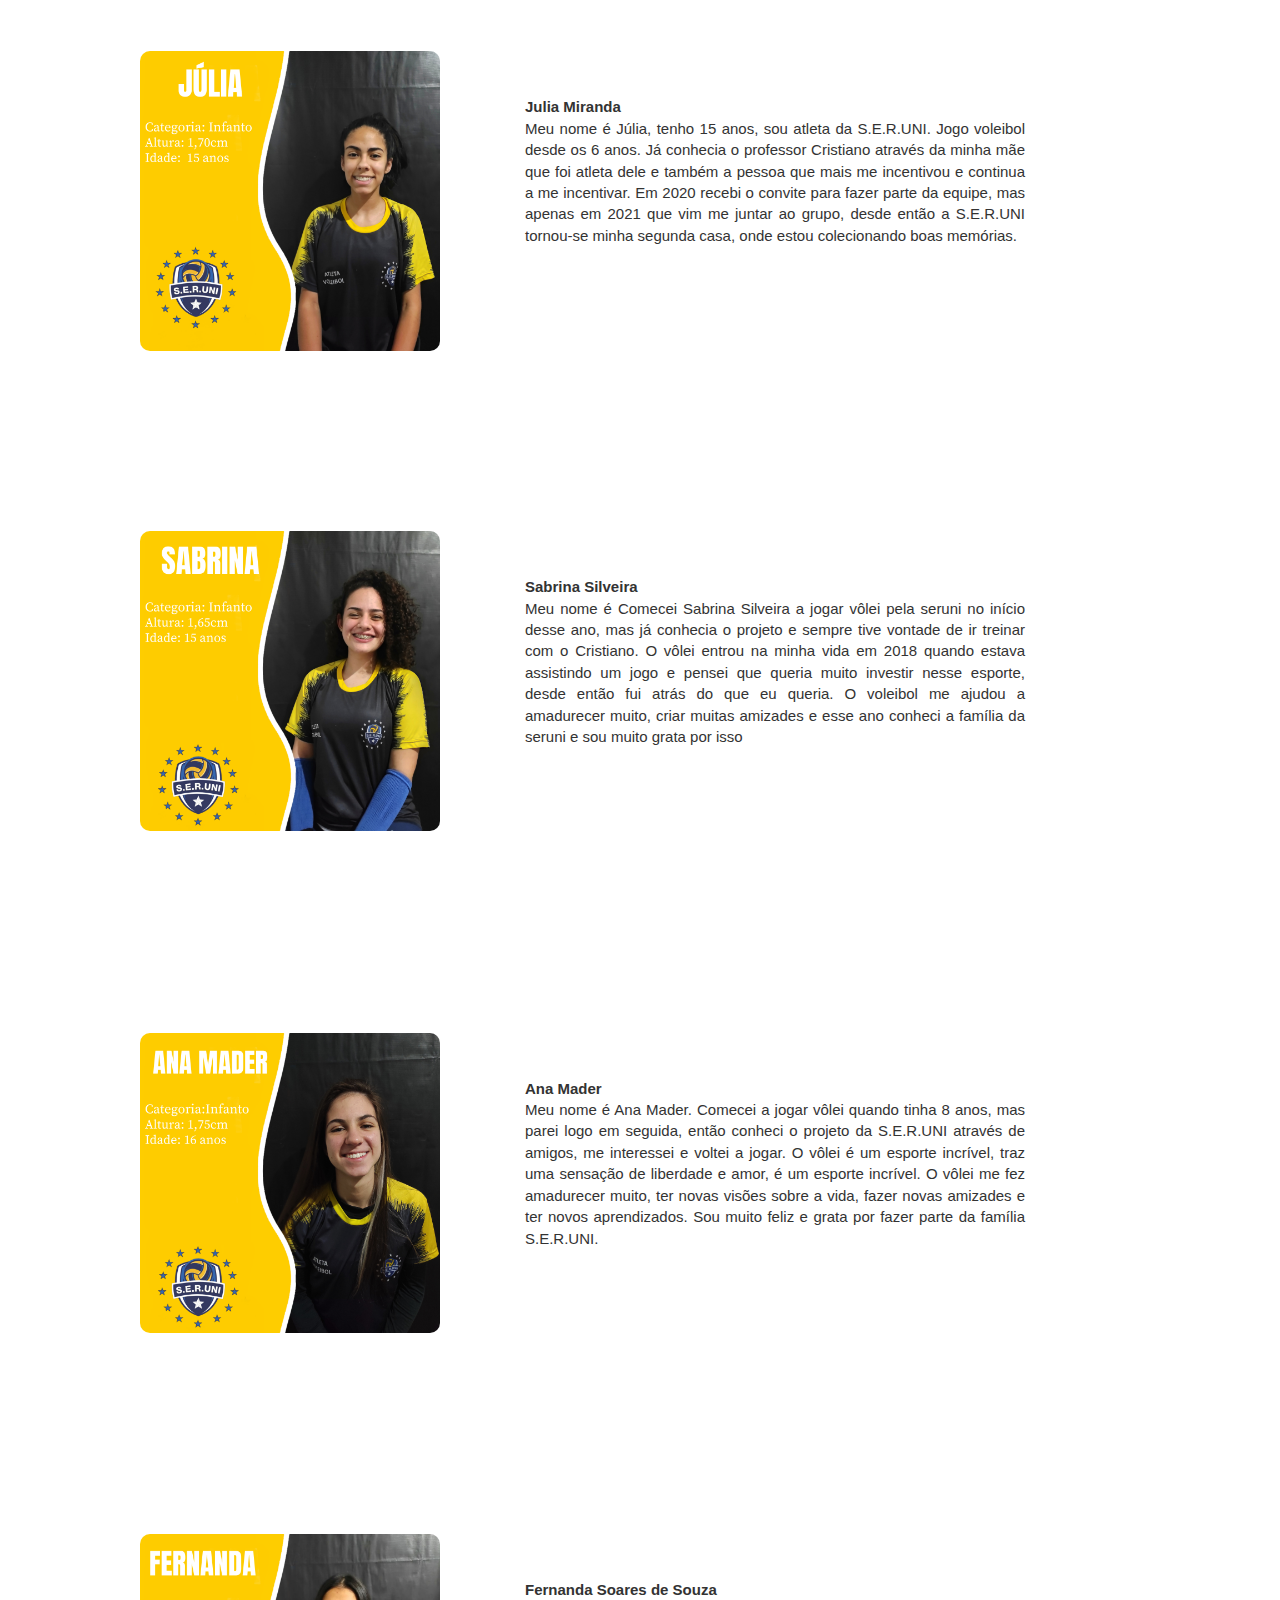
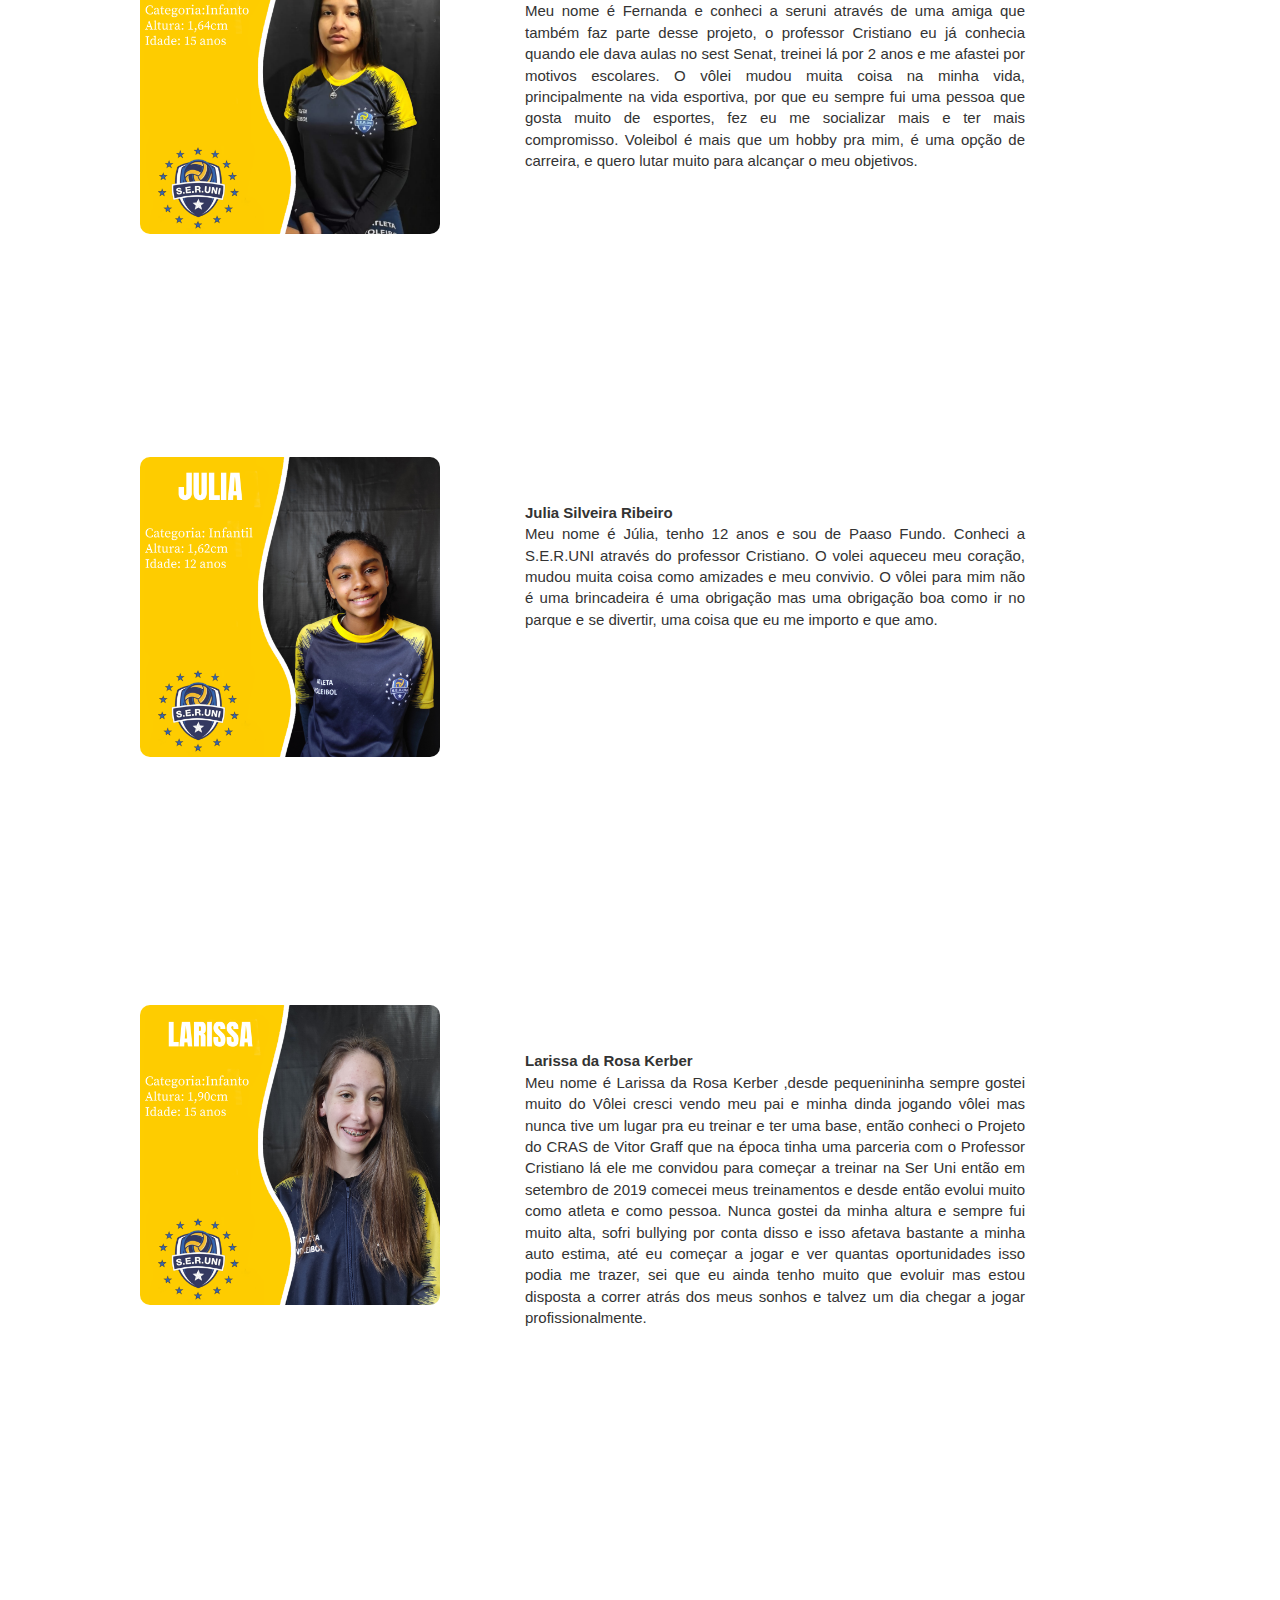
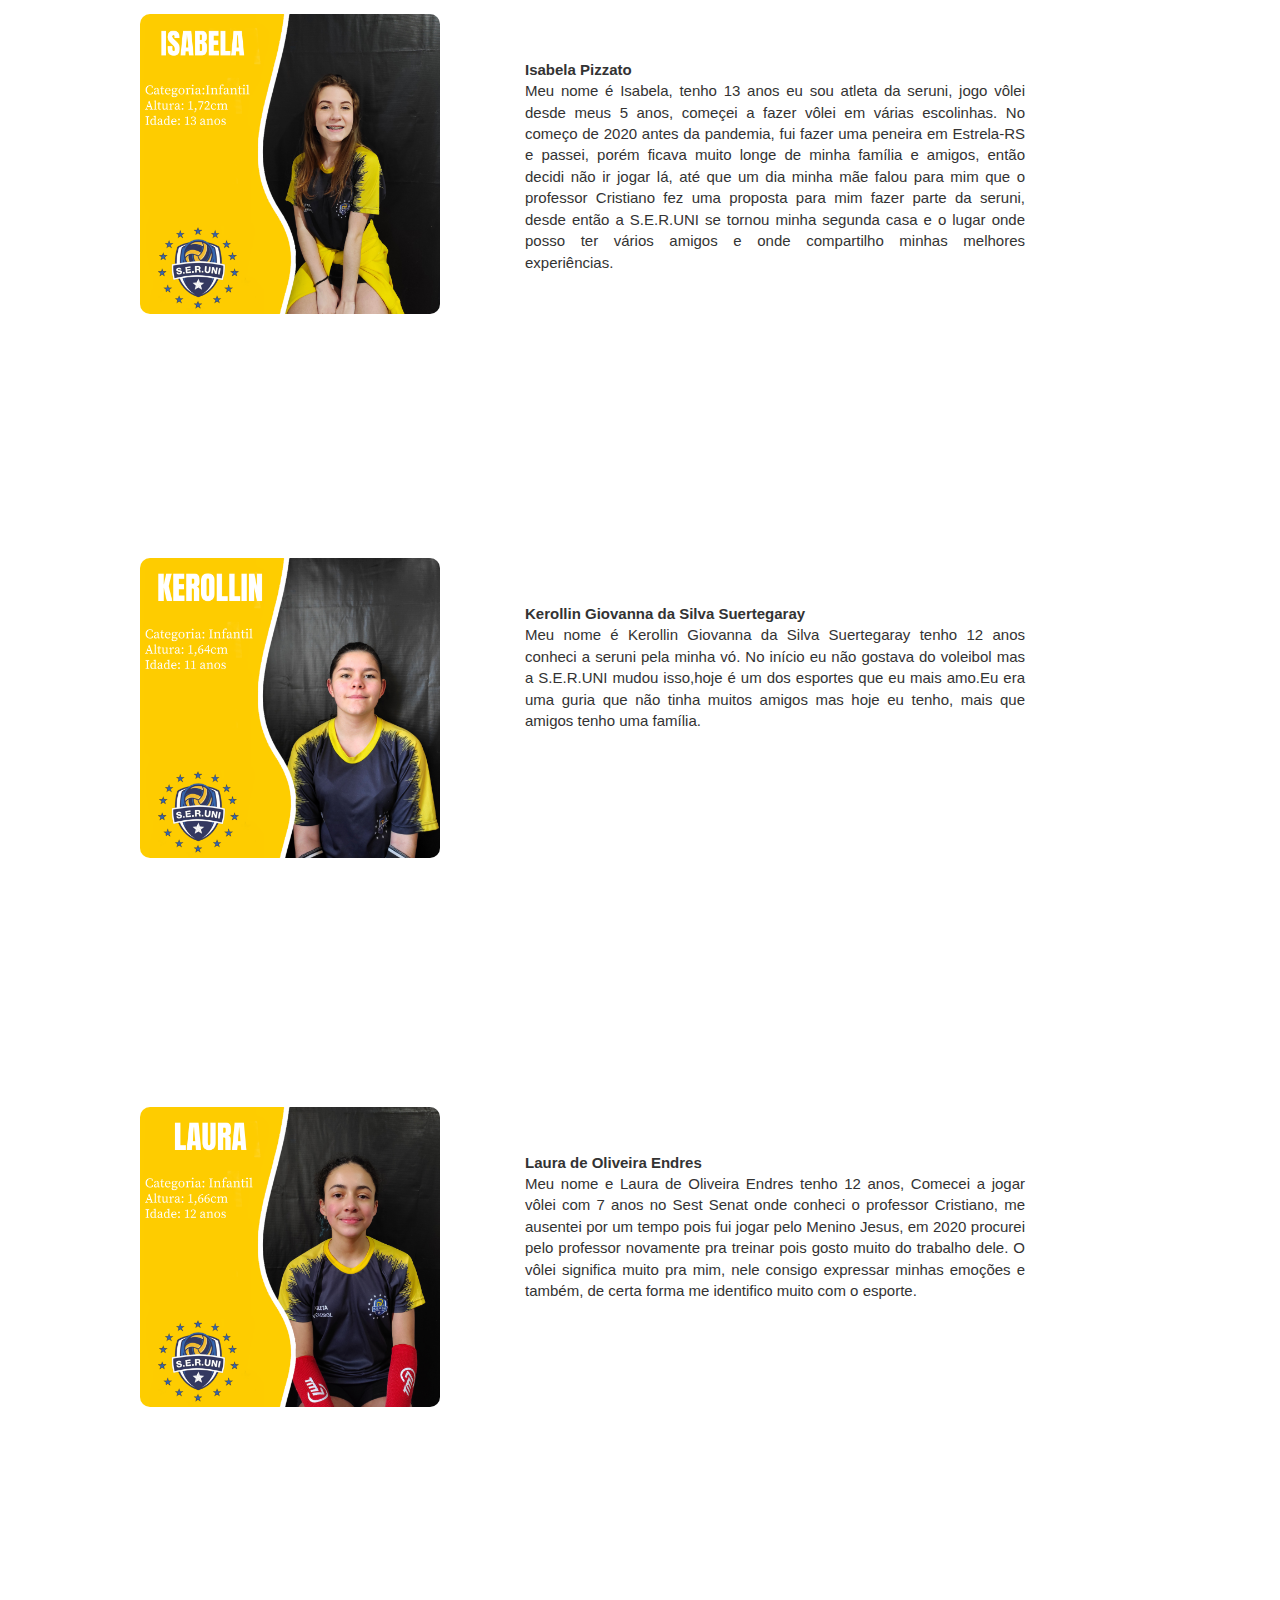
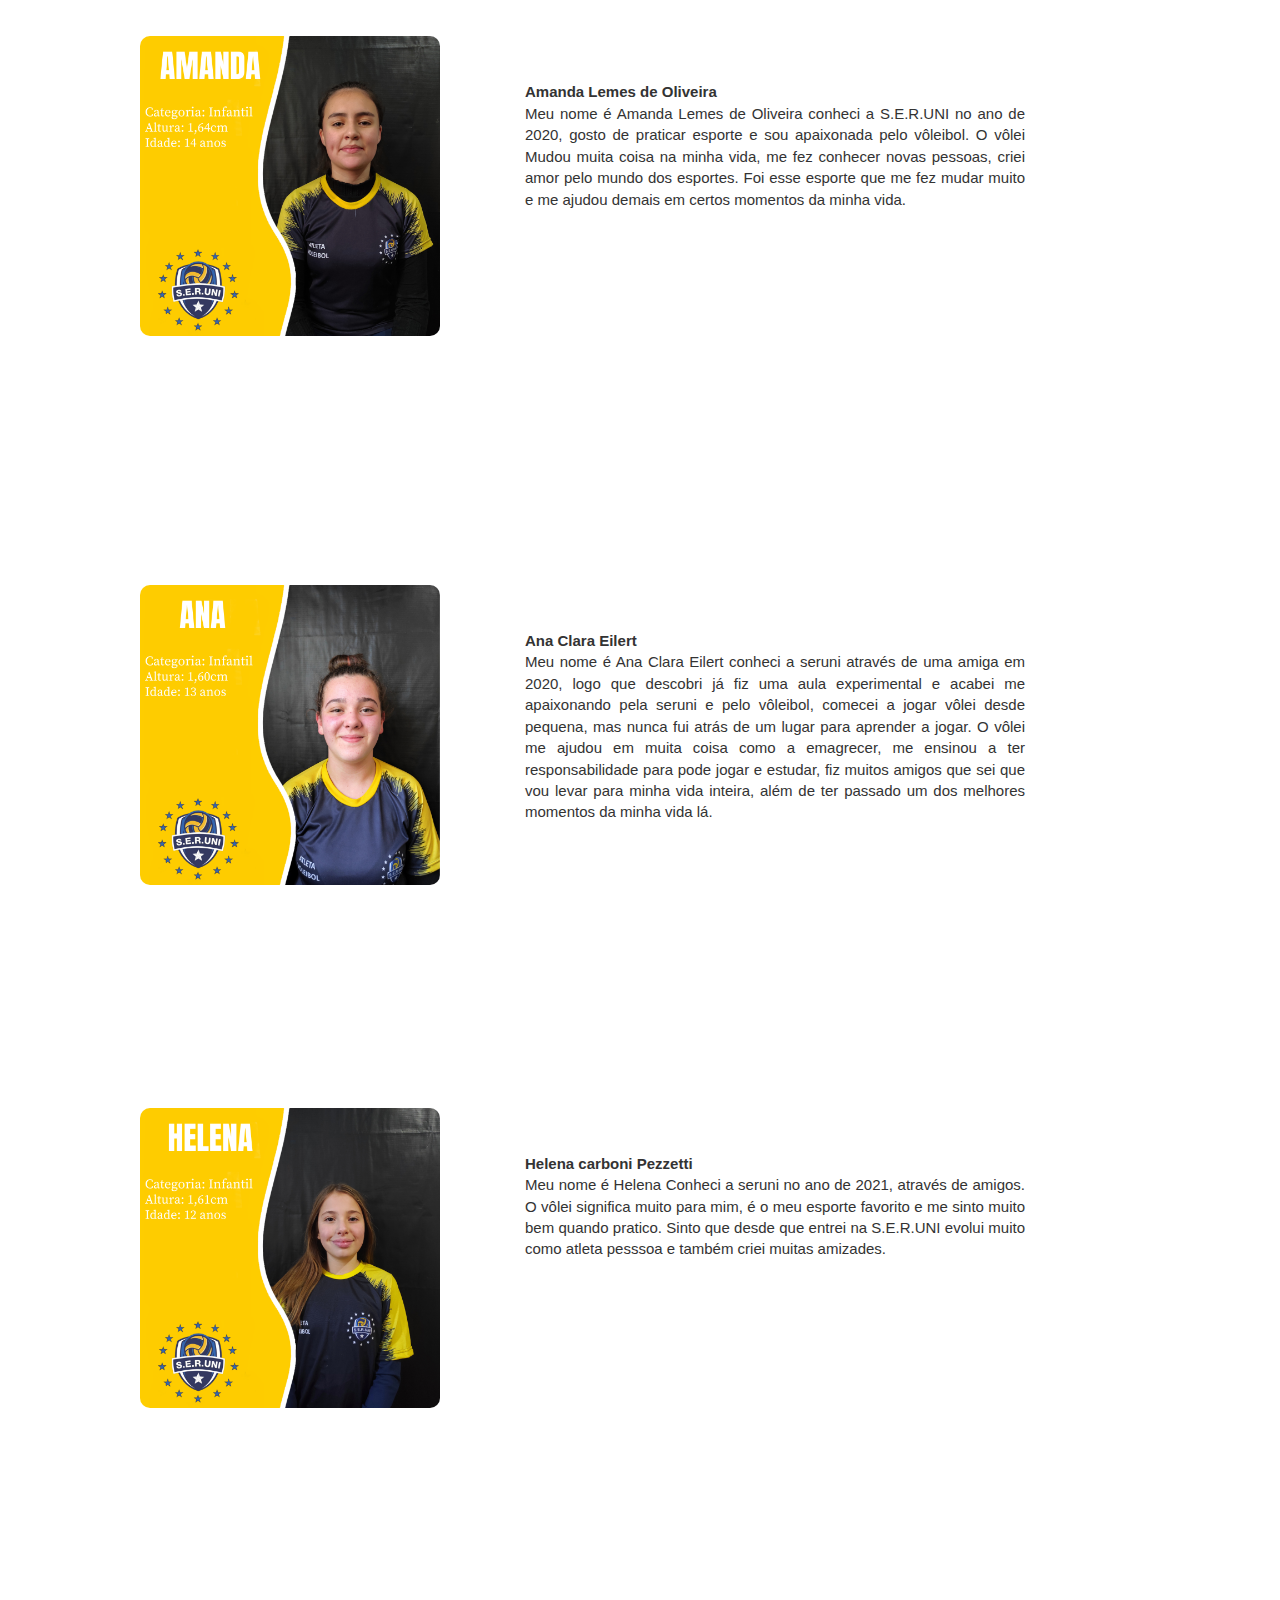
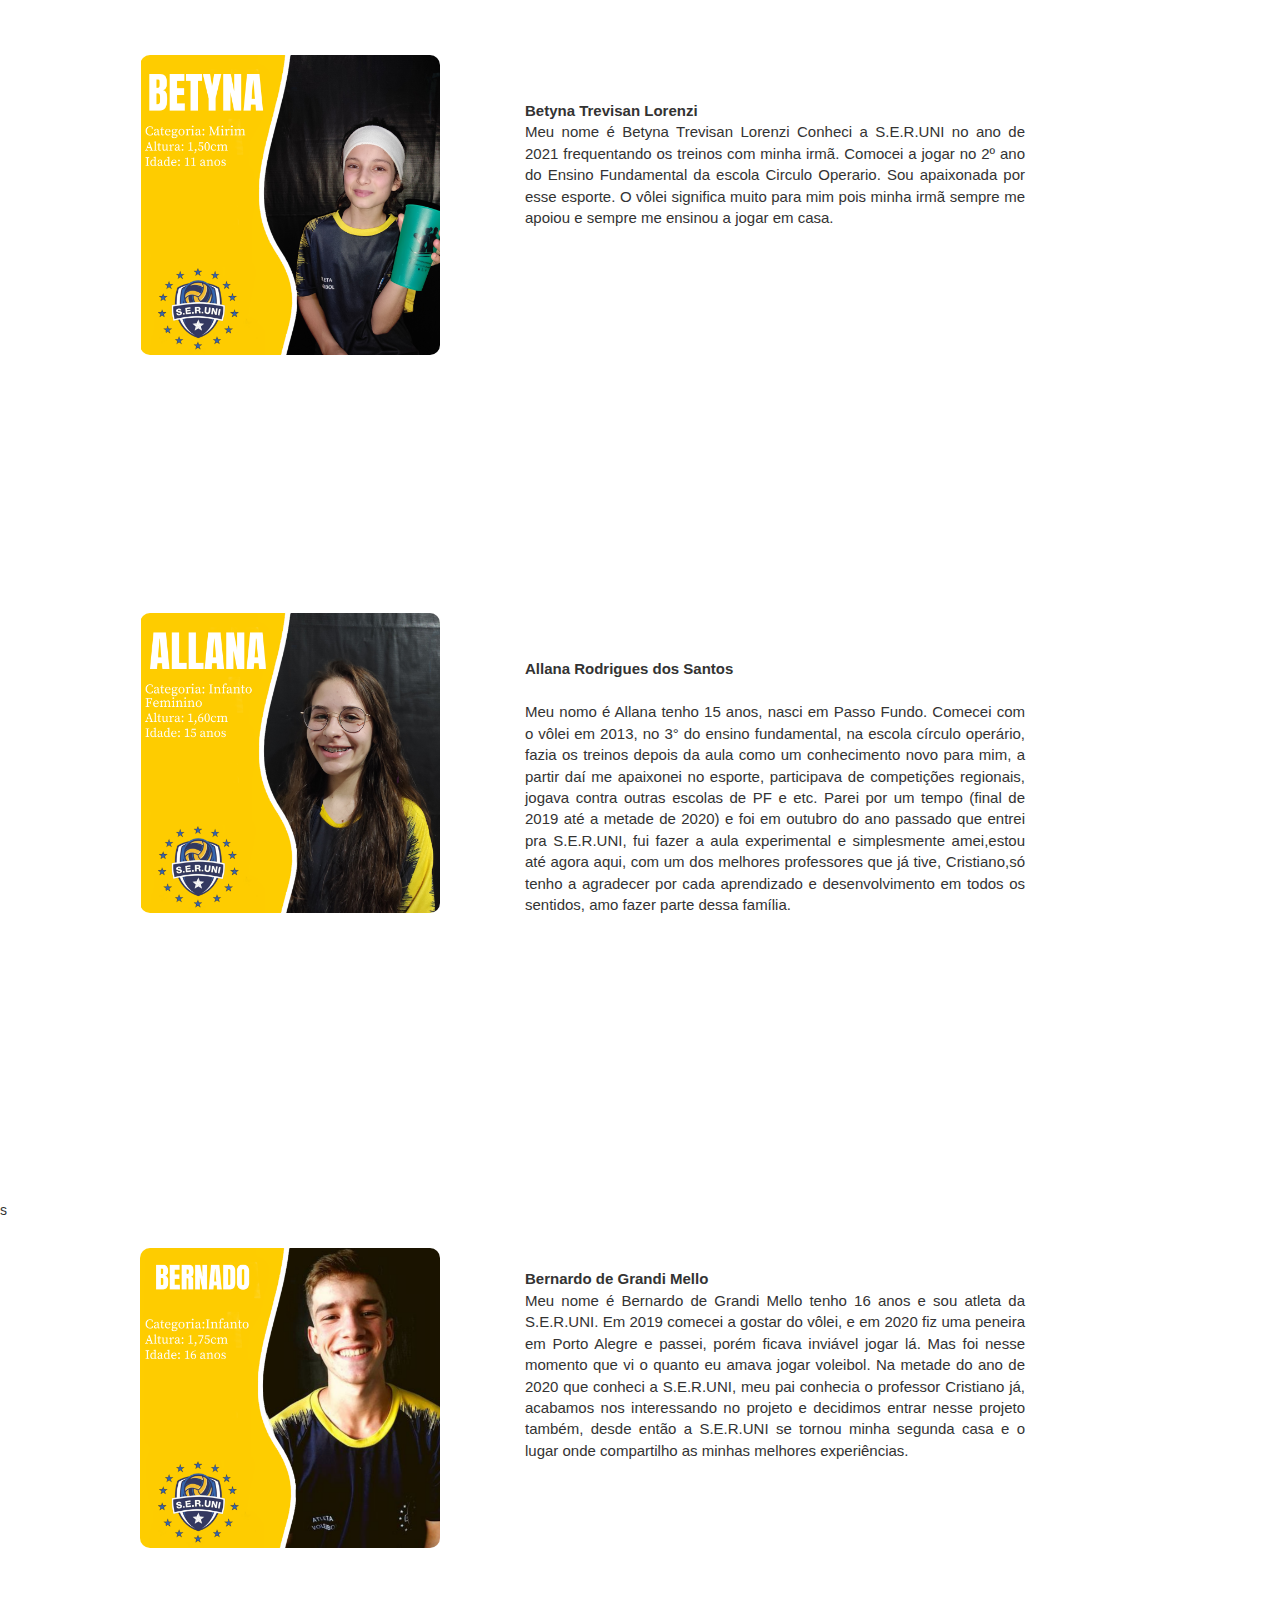
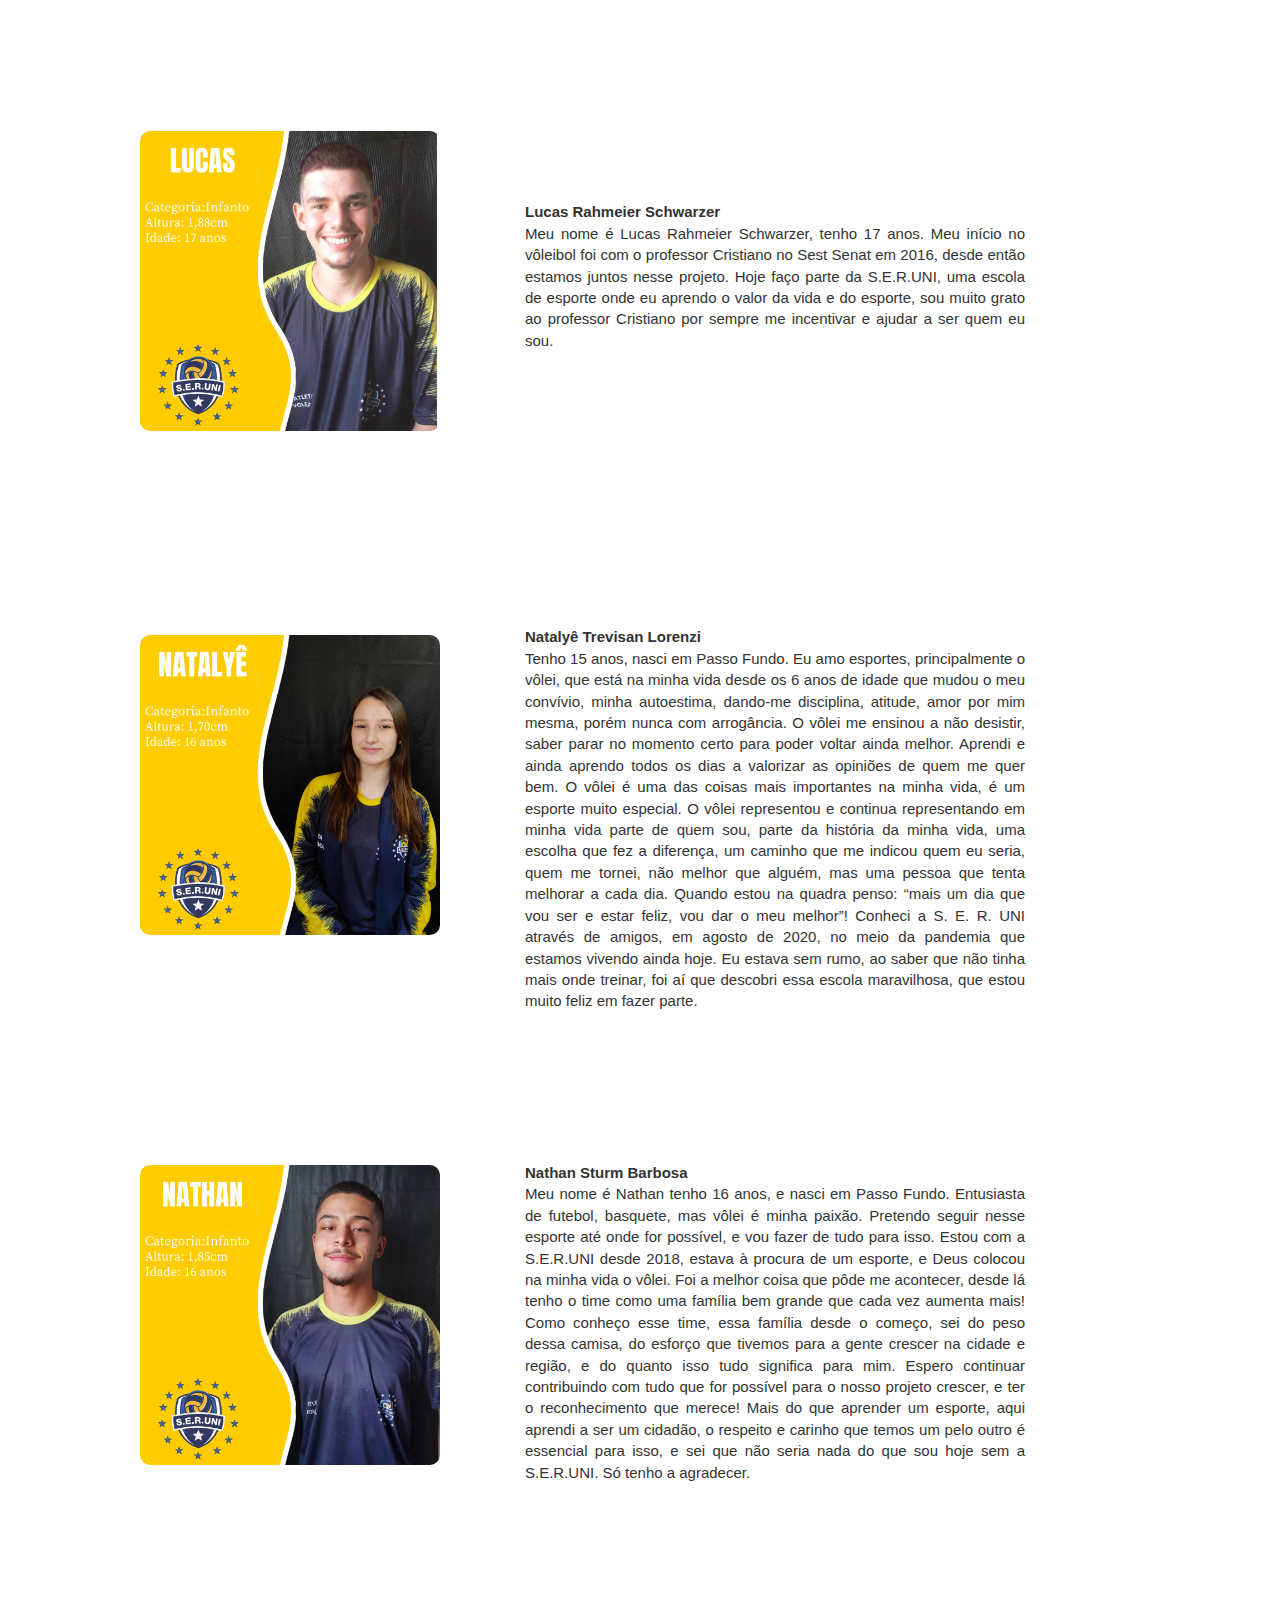
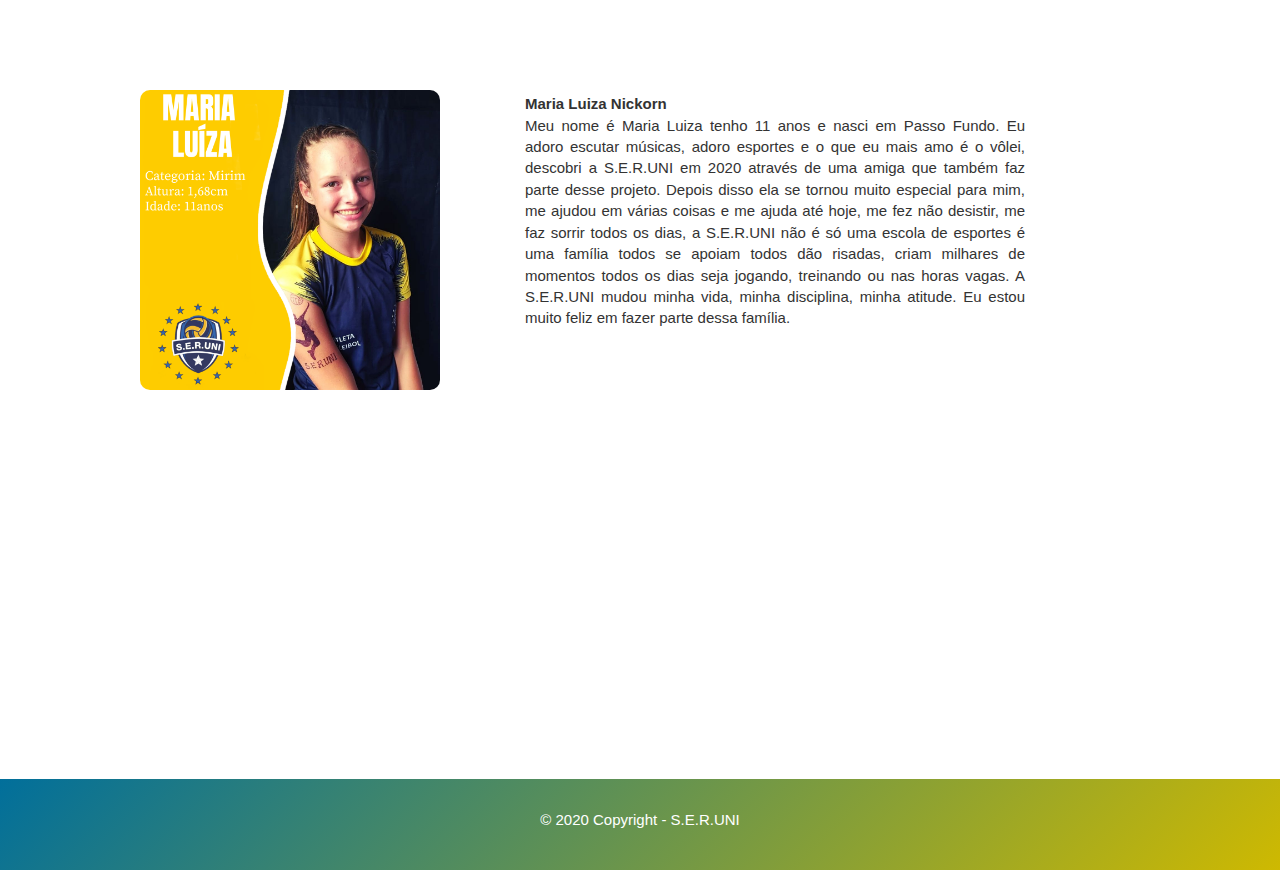
==== commit 2024fb19: "Add files via upload" ====
--- a/atletas.html
+++ b/atletas.html
@@ -107,8 +107,8 @@
    </article>
   </p>
   <iframe src="https://www.facebook.com/plugins/share_button.php?href=https%3A%2F%2Fwww.facebook.com%2Fvoleibolseruni%2Fphotos%2Fa.2307043109548555%2F2866457470273780%2F&layout=button_count&size=small&width=115&height=20&appId"class="compartilhar5" width="115" height="20" style="border:none;overflow:hidden" scrolling="no" frameborder="0" allowfullscreen="true" allow="autoplay; clipboard-write; encrypted-media; picture-in-picture; web-share"></iframe>
- 
-  <img id="configura" src="img/giovana.png" class="fb-post6">
+  -->
+  <img id="configura" src="img/giovana.png" class="fb-post7">
   <p id="ajuste" class="biografia7"><b> Giovana Diehl Hirt</b><br>
     Meu nome é Giovana, tenho 15 anos e sou atleta da S.E.R.UNI.
     O meu primeiro contato com o voleibol foi aos 6 anos, na Escola Sinodal Rui Barbosa, onde aos 13 me tornei capitã do meu time. 
@@ -126,7 +126,7 @@
      profissional no voleibol.
     </p>
   <iframe src="https://www.facebook.com/plugins/share_button.php?href=https%3A%2F%2Fwww.facebook.com%2Fvoleibolseruni%2Fphotos%2Fa.2307043109548555%2F2866457470273780%2F&layout=button_count&size=small&width=115&height=20&appId"class="compartilhar5" width="115" height="20" style="border:none;overflow:hidden" scrolling="no" frameborder="0" allowfullscreen="true" allow="autoplay; clipboard-write; encrypted-media; picture-in-picture; web-share"></iframe>
-  -->
+ 
   
     <img id="configura" src="img/maria eduarda.png" class="fb-post6">
   <p id="ajuste" class="biografia6"><b> Maria Eduarda Rocha Carvalho</b><br>
--- a/css/matematica.css
+++ b/css/matematica.css
@@ -438,6 +438,14 @@
                                 margin-left: 0em;
                                 top: 0em;
                                 border-radius: 10px;
+                               }
+                                .fb-post7{
+                                  position: relative;
+                                  left: 10em;
+                                  width: 300px;
+                                  margin-left: 0em;
+                                  top: 11em;
+                                  border-radius: 10px;
                                  /* margin-bottom: -45em; */
                                    }
 /* 
@@ -543,6 +551,17 @@
              bottom: -100px;
         
             }
+            .biografia7{
+              position: relative;
+              font-size: 15px;
+             text-align: justify;
+             width: 500px;
+             top: -12em;
+             left: 35em;
+
+           bottom: -100px;
+      
+          }
           }
               @media only screen and (max-width: 1000px) {
               
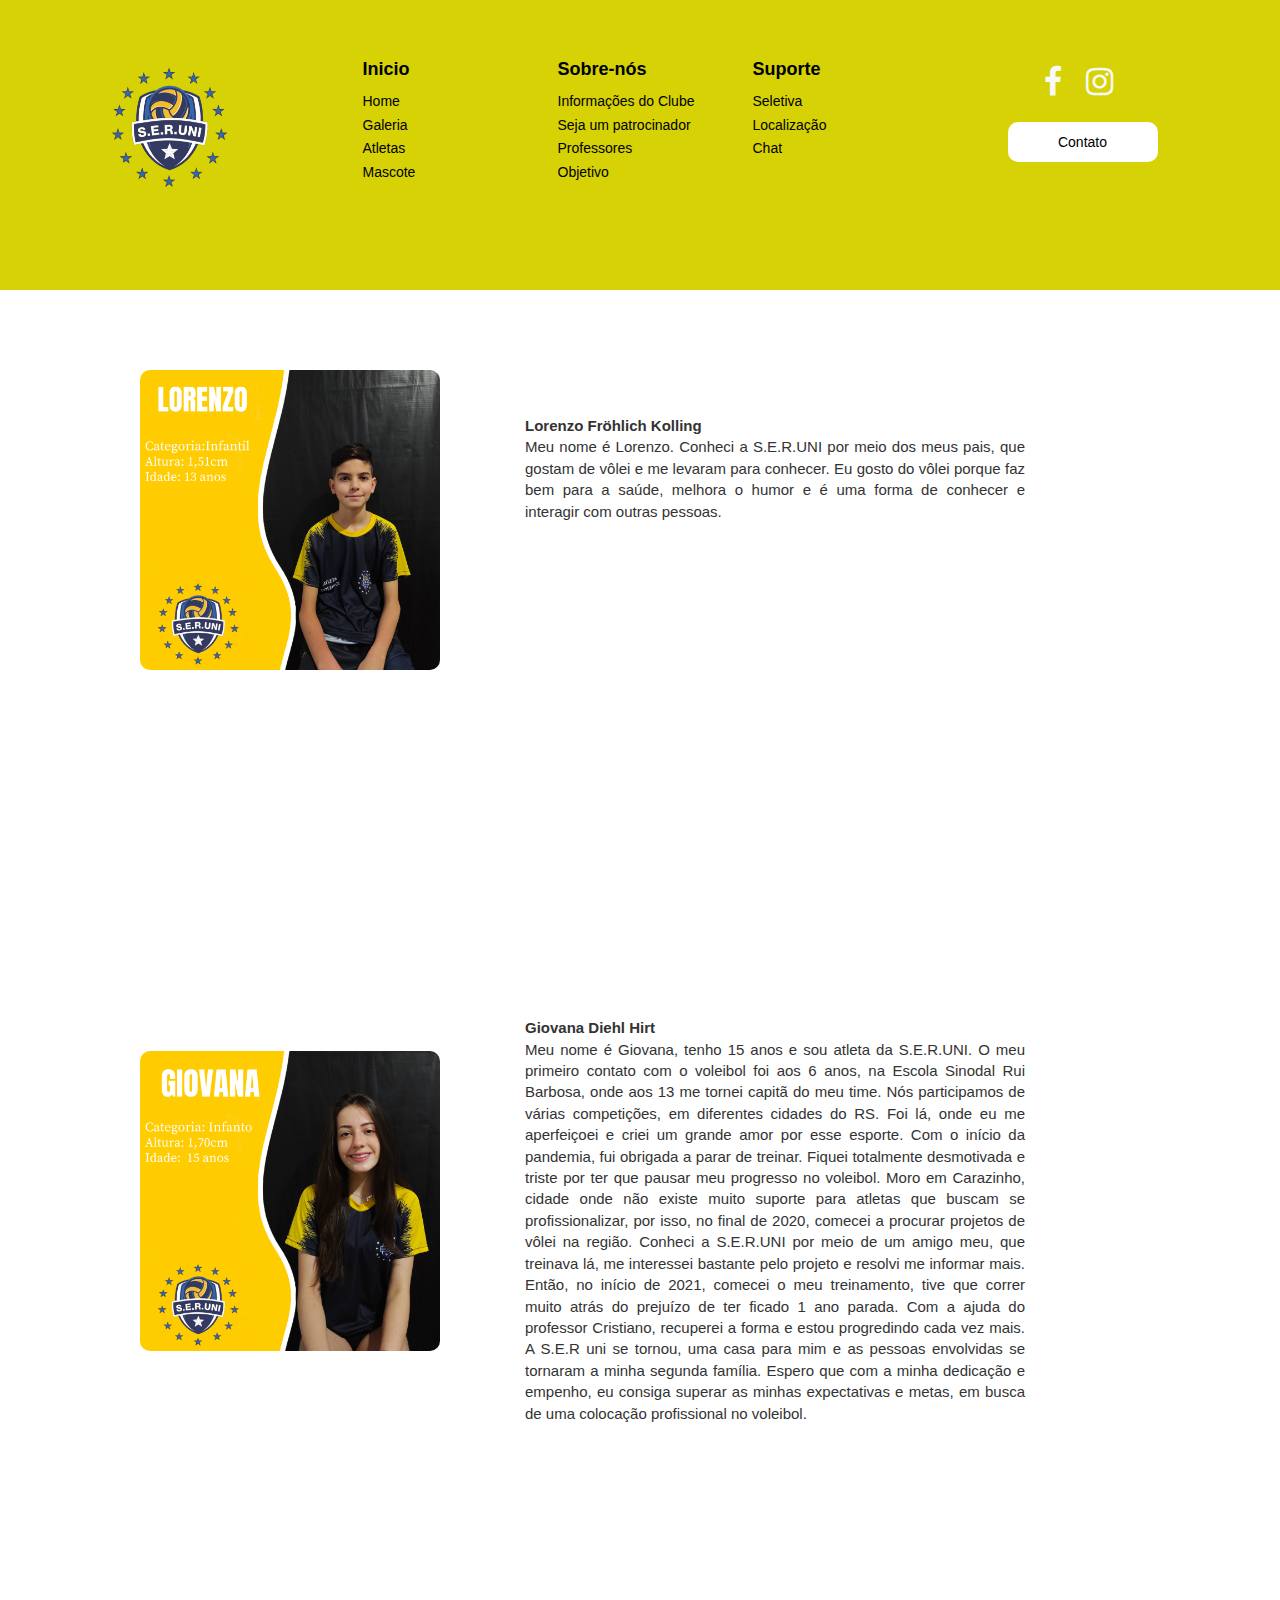
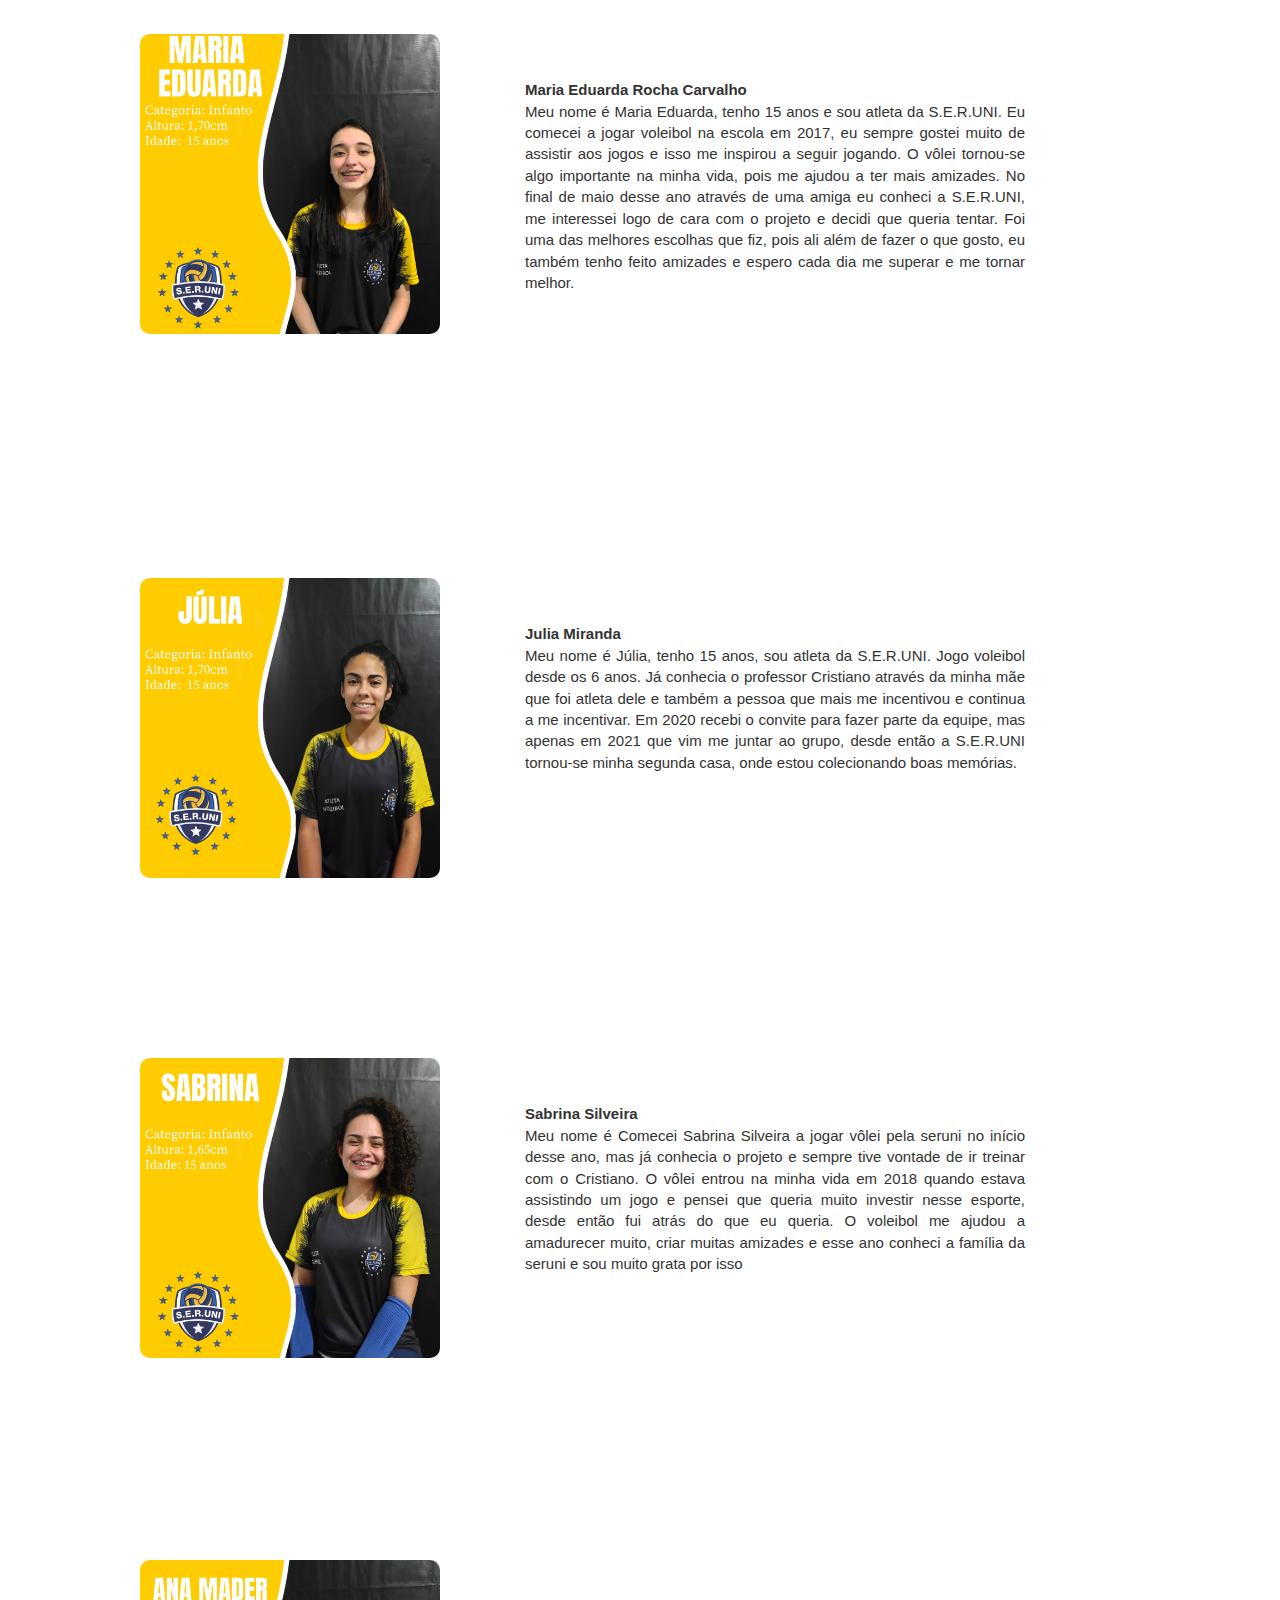
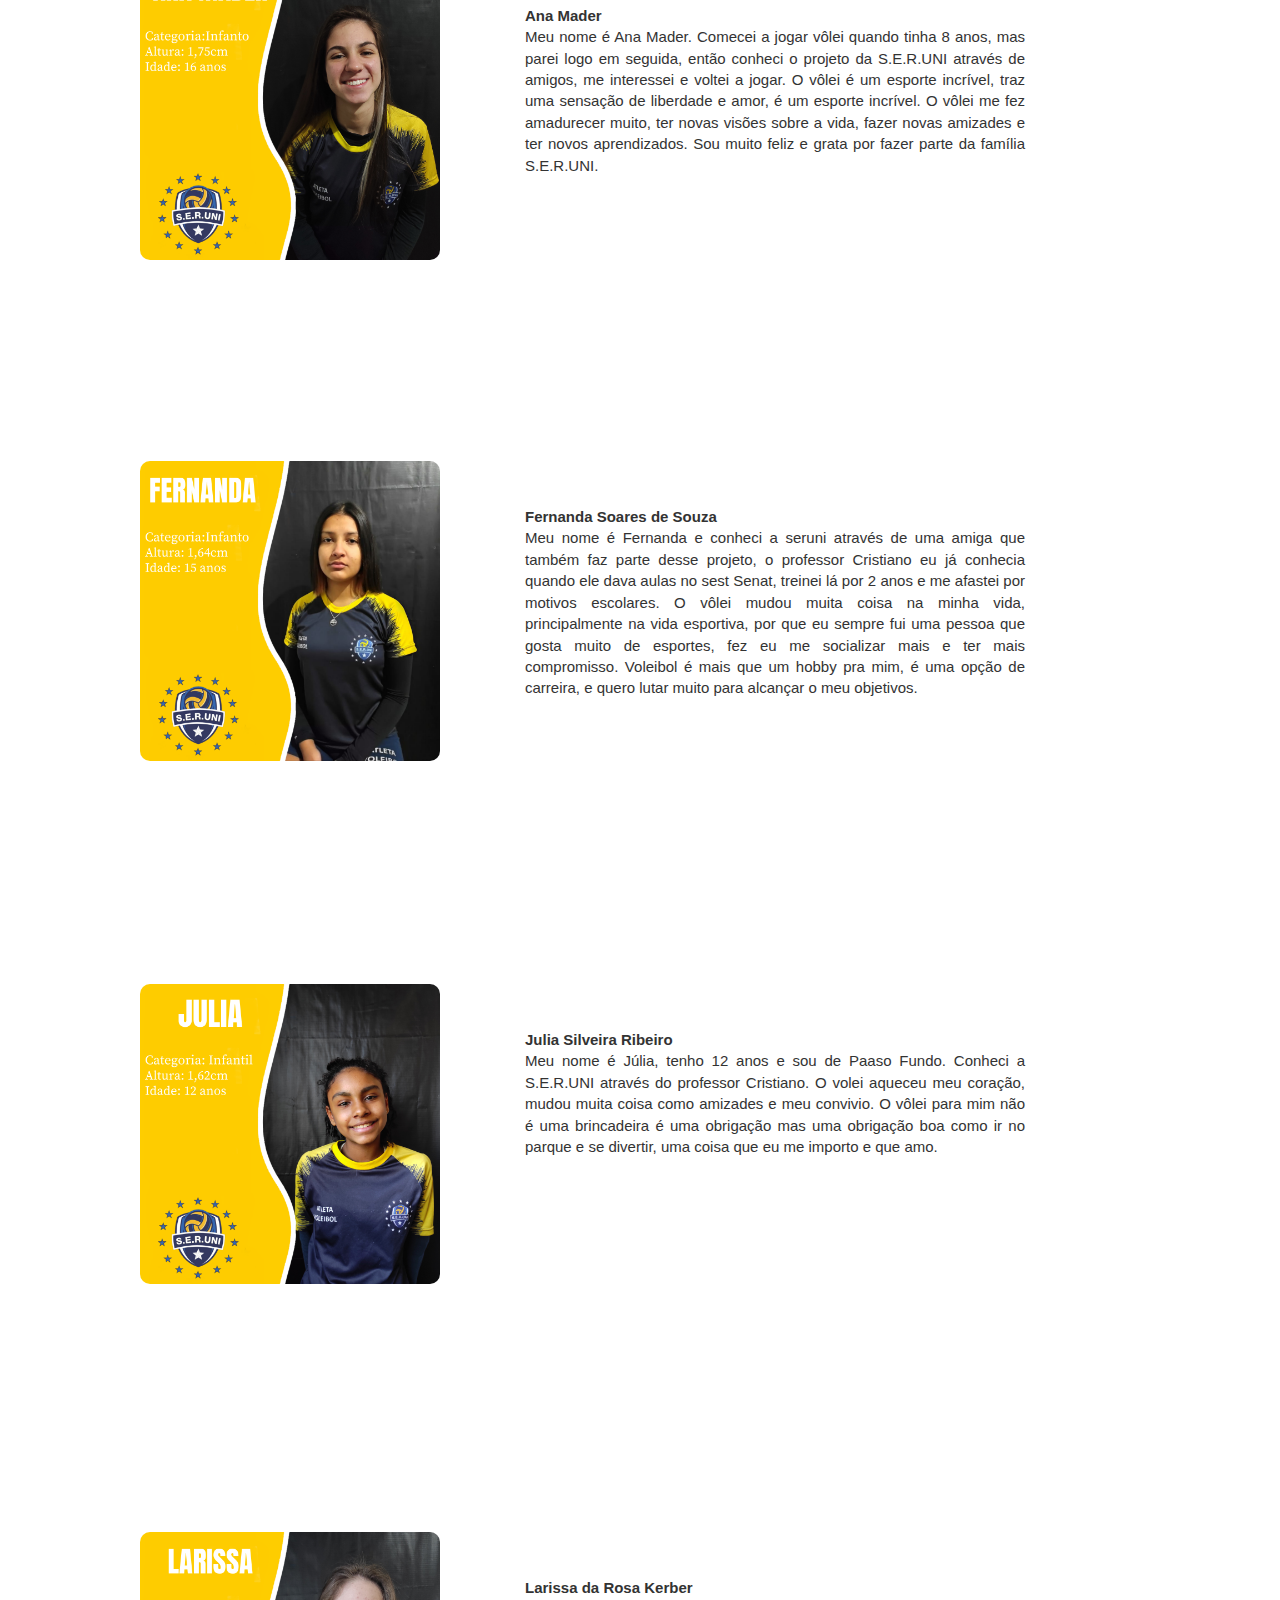
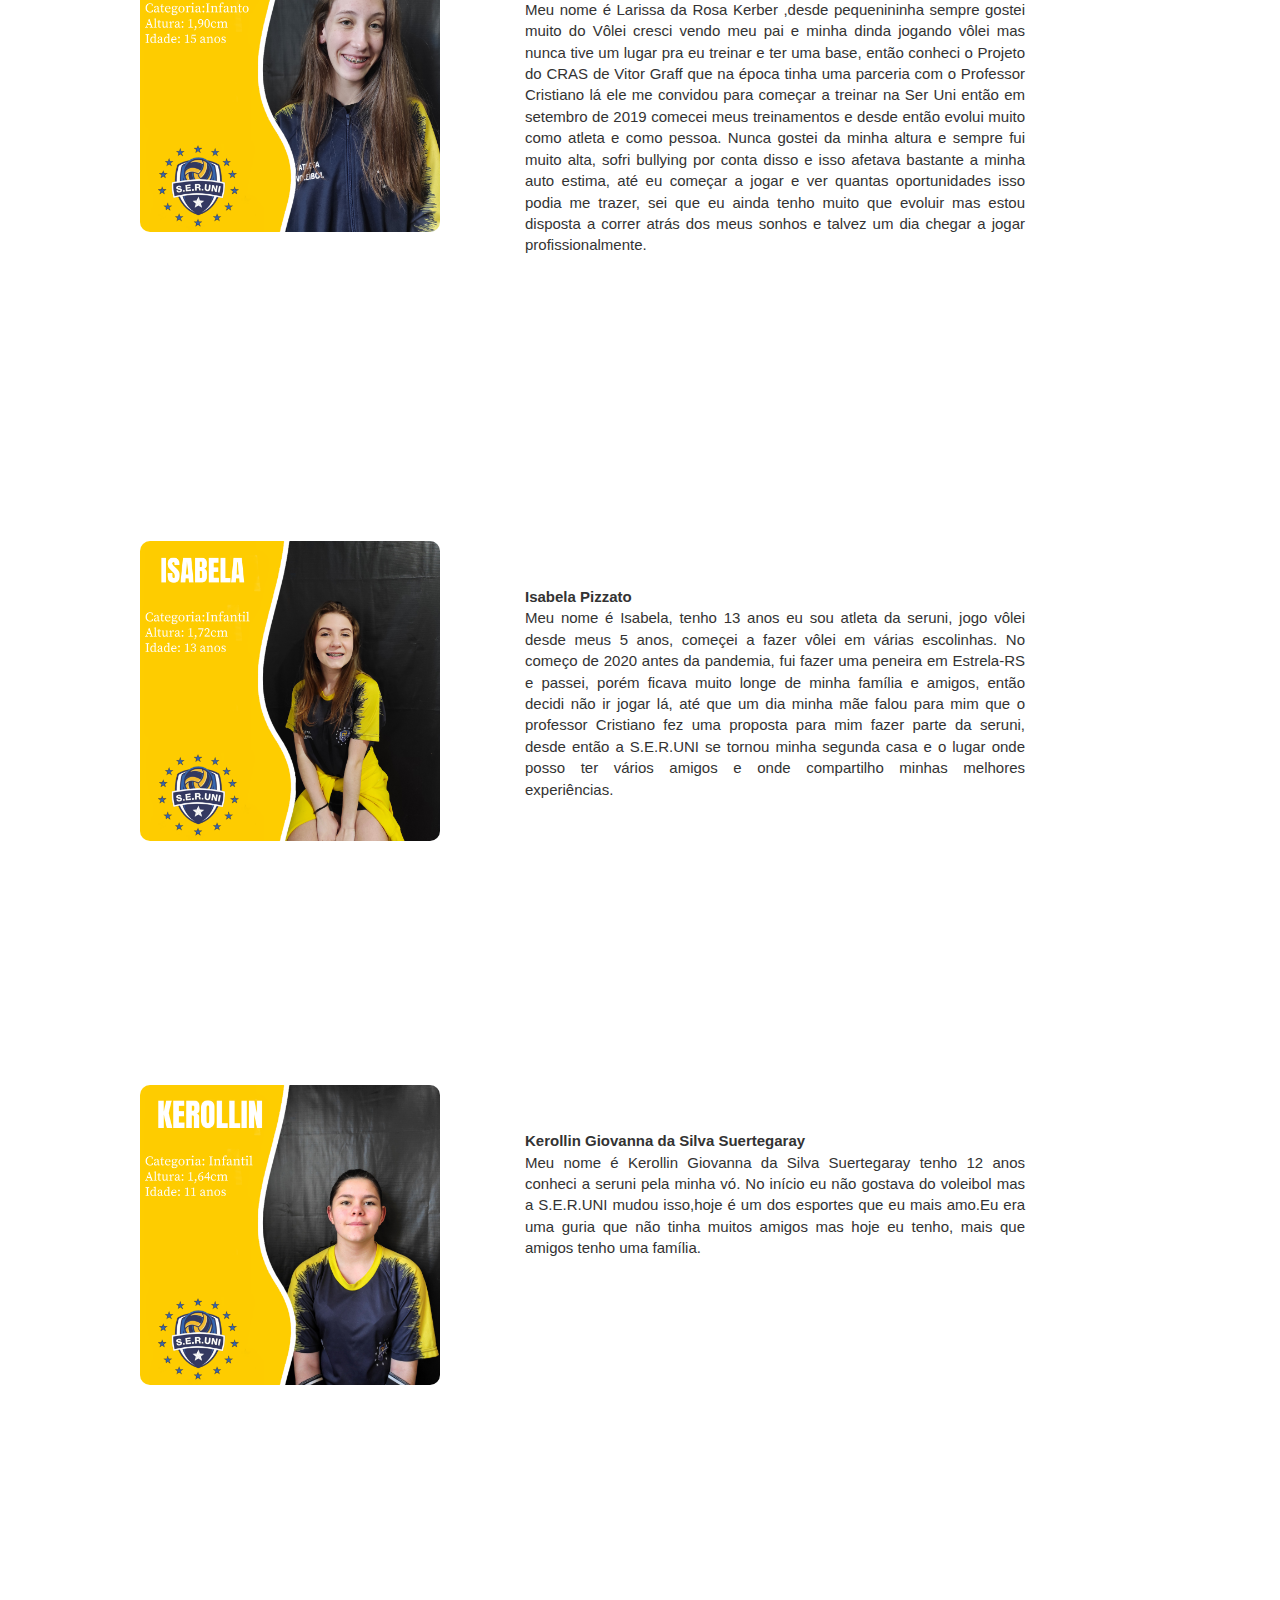
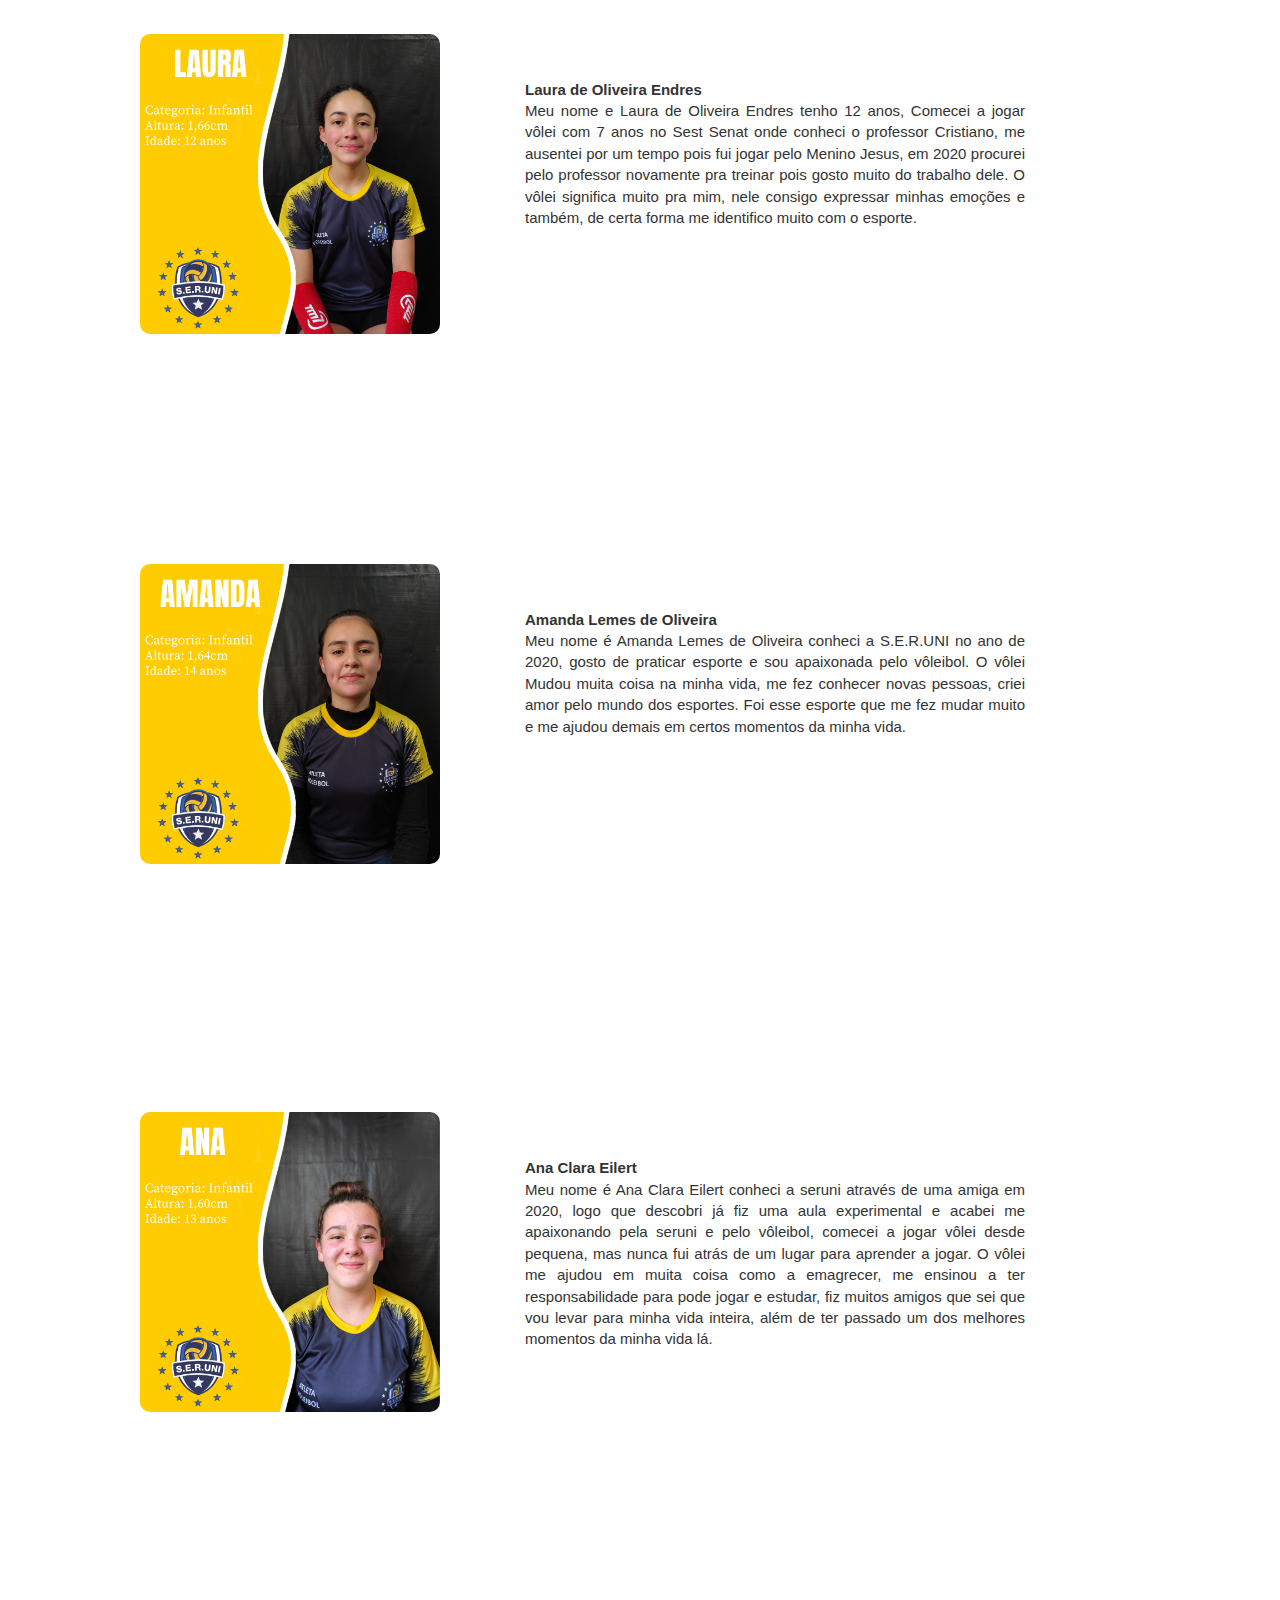
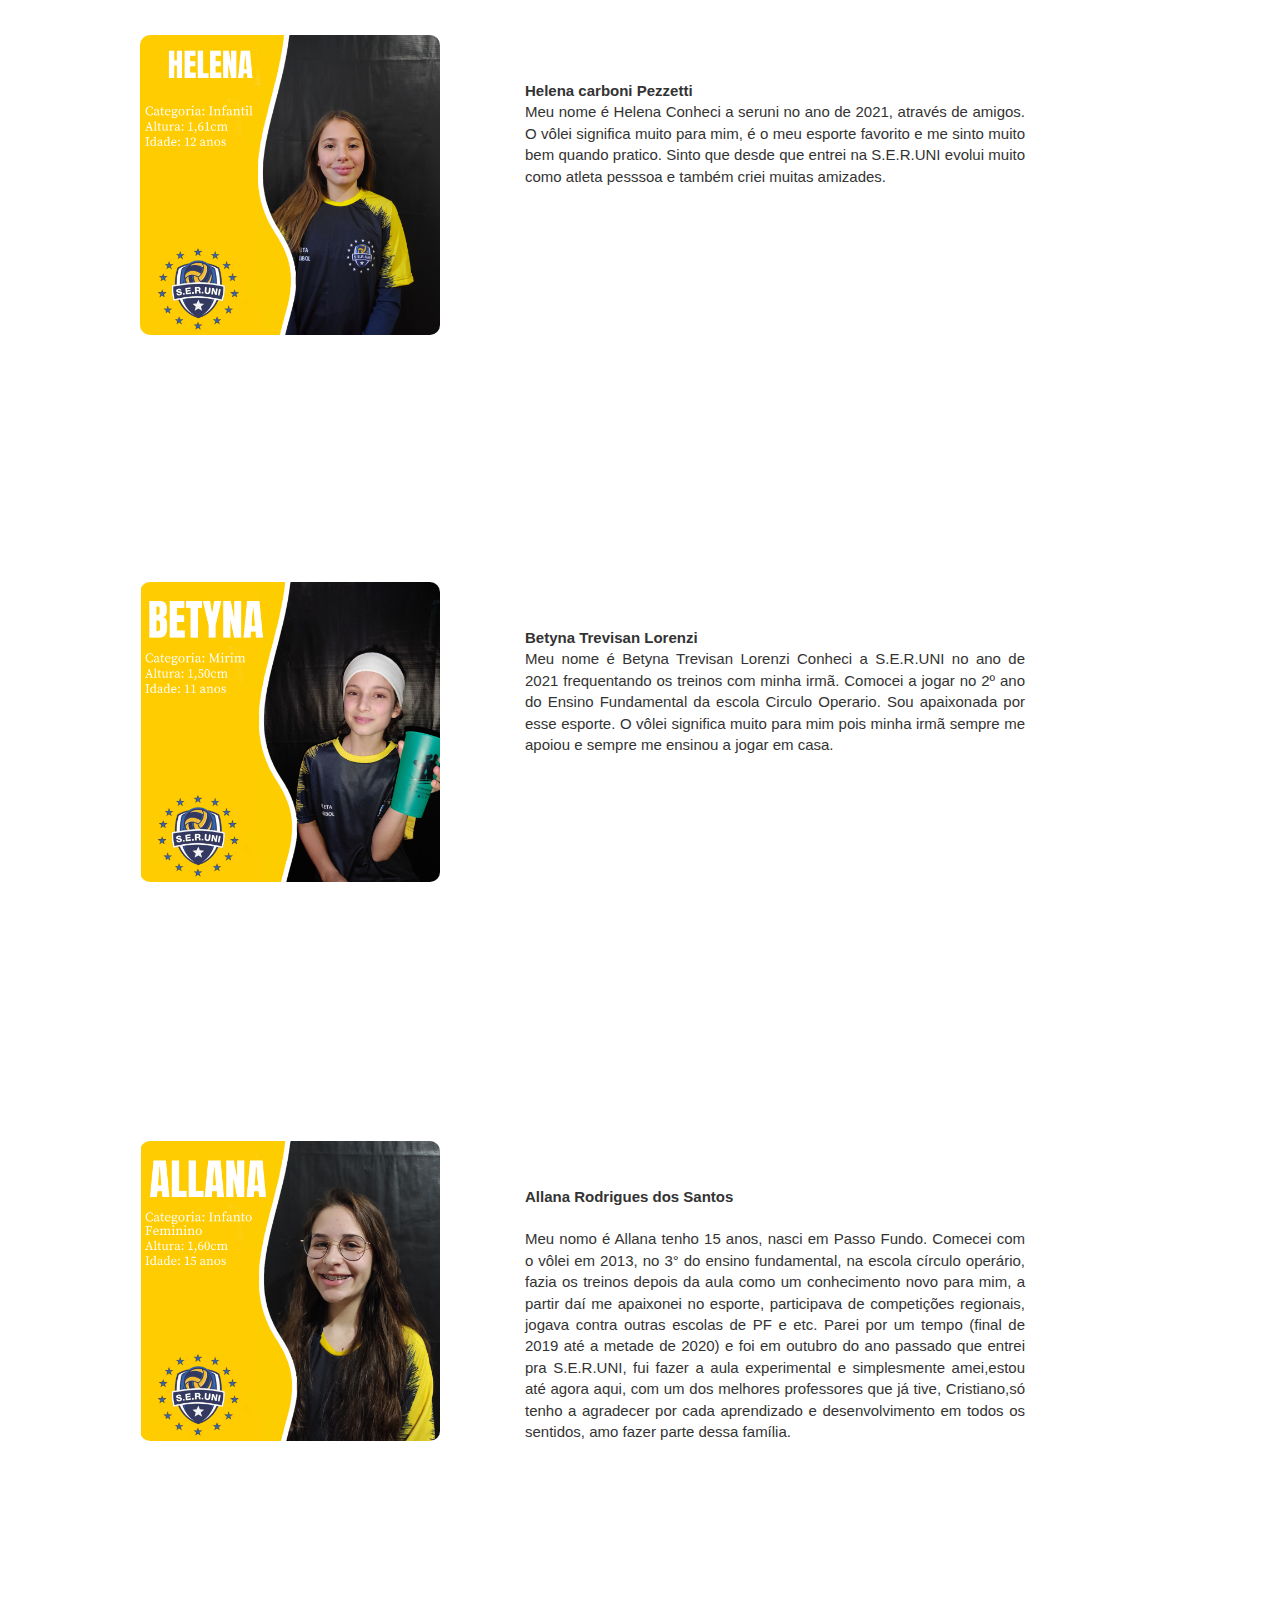
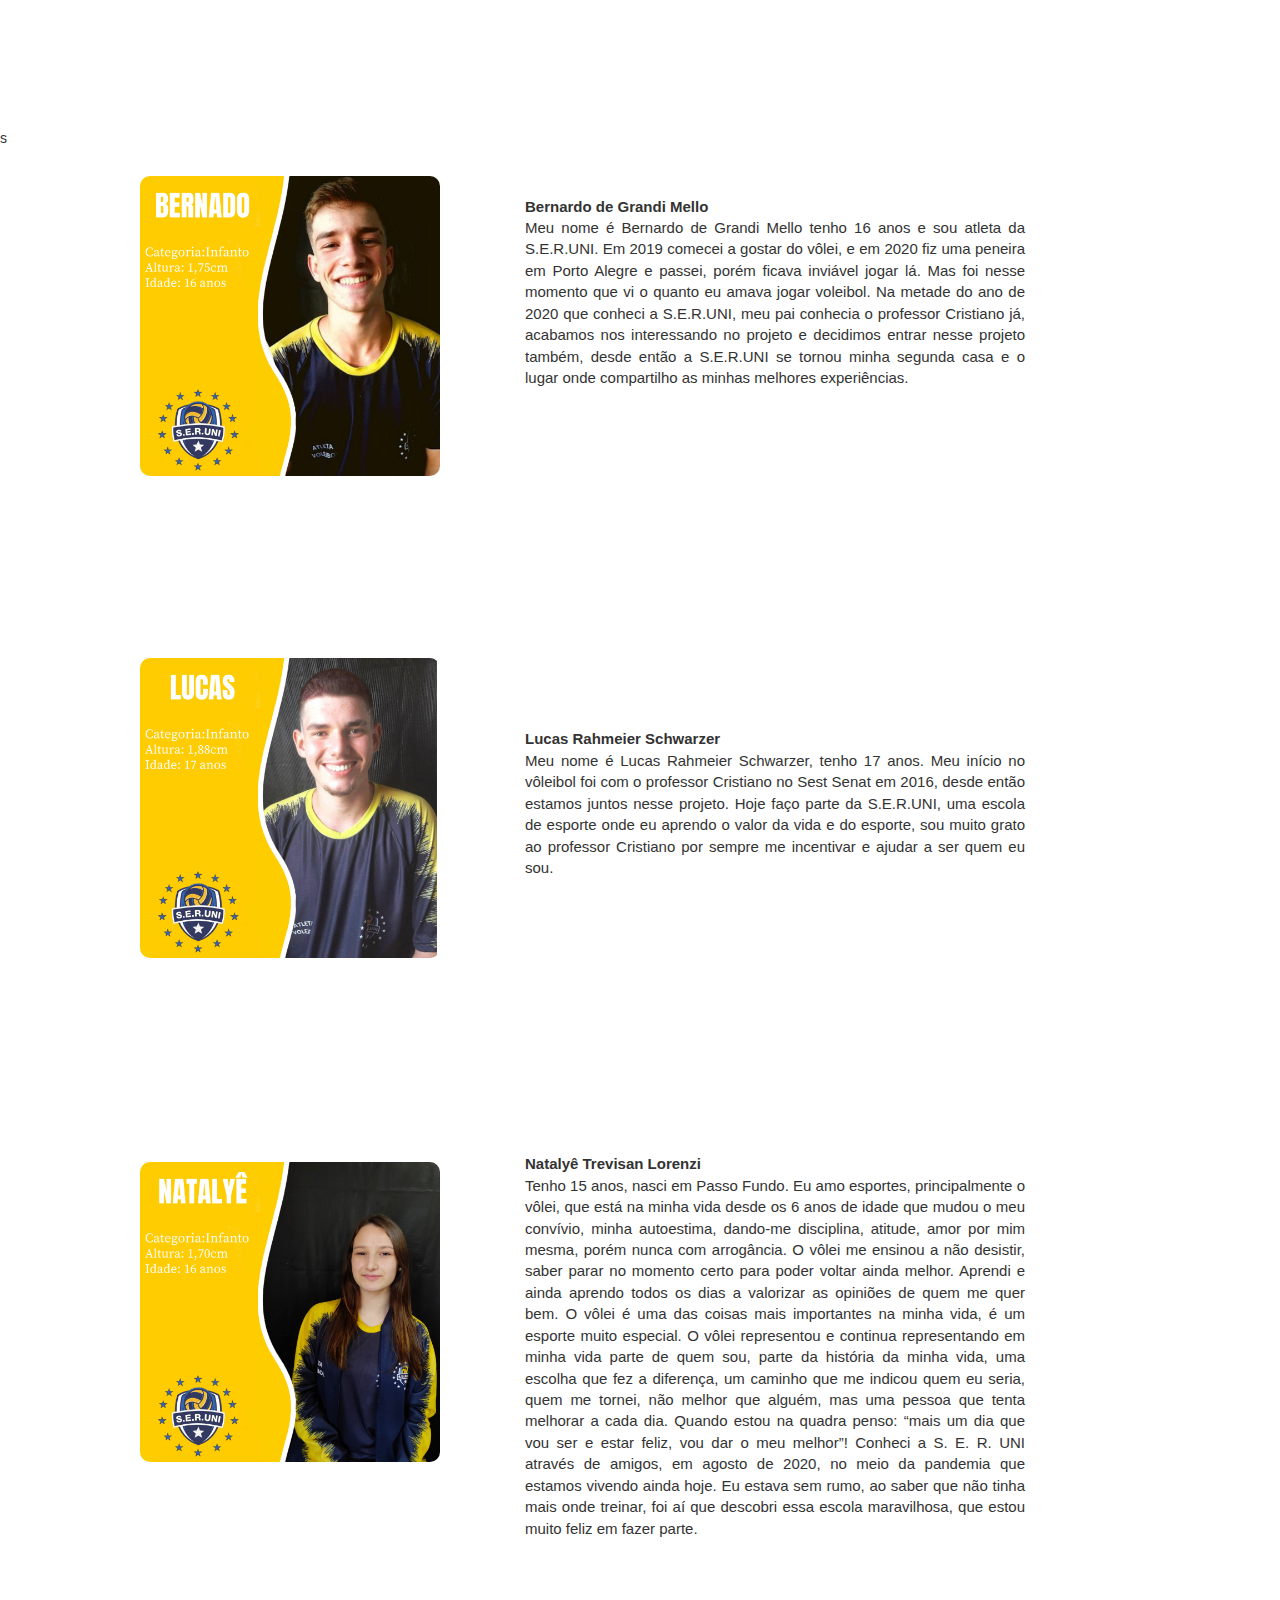
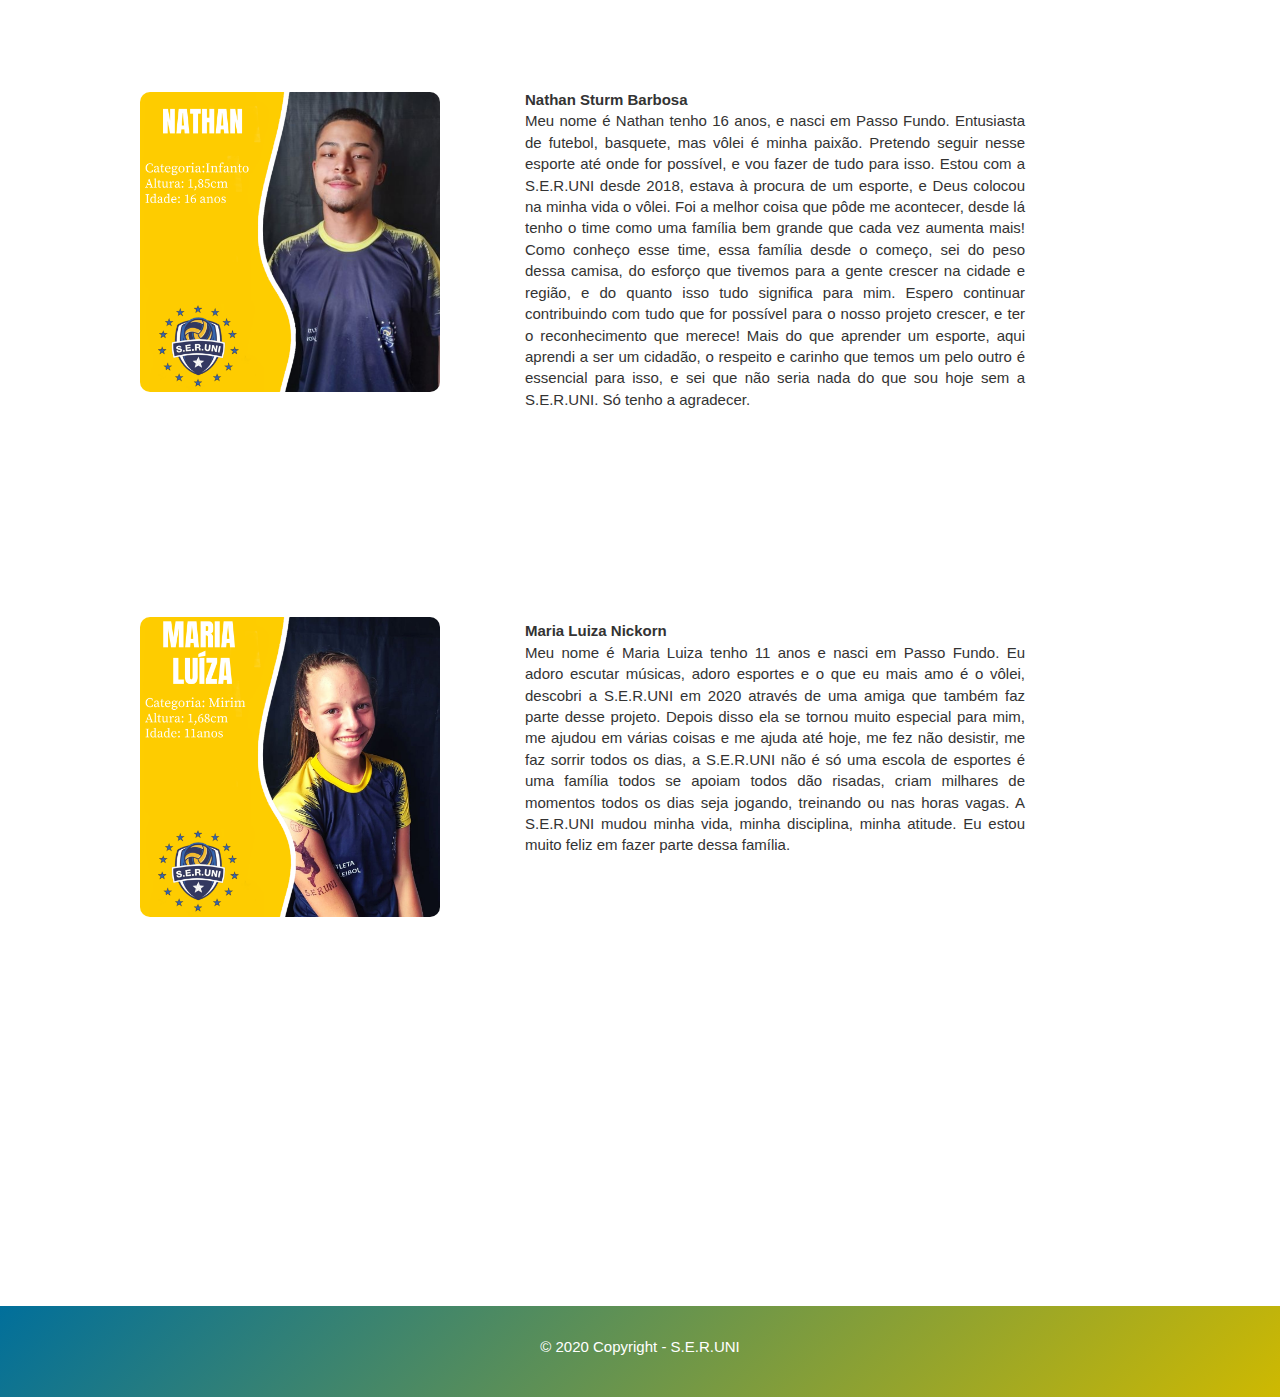
==== commit c28f75f7: "Add files via upload" ====
--- a/atletas.html
+++ b/atletas.html
@@ -90,9 +90,9 @@
      <a href="https://wa.me/?text=Acesse%20http://www.escoladeesportesseruni.com.br/">
         <img src="https://i.pinimg.com/originals/85/be/cb/85becb35e8864e42a5796fd8e240fbfb.png" style="width: 30px;height: 30px;">
 
-  </a> -->
+  </a> -->  
   <!-- <iframe src="https://www.facebook.com/plugins/share_button.php?href=https%3A%2F%2Fwww.facebook.com%2Fvoleibolseruni&layout=button&size=large&width=121&height=28&appId" width="121" height="28" style="border:none;overflow:hidden" scrolling="no" frameborder="0" allowfullscreen="true" allow="autoplay; clipboard-write; encrypted-media; picture-in-picture; web-share"></iframe> -->
-  <!-- <img id="configura" src="img/lorenzo.png" class="fb-post6">
+ <img id="configura" src="img/lorenzo.png" class="fb-post6">
   <p id="ajuste" class="biografia6"><b> Lorenzo Fröhlich Kolling</b><br>
     Meu nome é Lorenzo. Conheci a S.E.R.UNI por meio dos meus pais, que gostam de vôlei e me levaram para conhecer.
      Eu gosto do vôlei porque faz bem para a saúde,
@@ -106,8 +106,8 @@
  
    </article>
   </p>
-  <iframe src="https://www.facebook.com/plugins/share_button.php?href=https%3A%2F%2Fwww.facebook.com%2Fvoleibolseruni%2Fphotos%2Fa.2307043109548555%2F2866457470273780%2F&layout=button_count&size=small&width=115&height=20&appId"class="compartilhar5" width="115" height="20" style="border:none;overflow:hidden" scrolling="no" frameborder="0" allowfullscreen="true" allow="autoplay; clipboard-write; encrypted-media; picture-in-picture; web-share"></iframe>
-  -->
+  <iframe src="https://www.facebook.com/plugins/share_button.php?href=https%3A%2F%2Fwww.facebook.com%2Fvoleibolseruni%2Fphotos%2Fa.2307043109548555%2F2902683163317877%2F&layout=button_count&size=small&width=115&height=20&appId"class="compartilhar5" width="115" height="20" style="border:none;overflow:hidden" scrolling="no" frameborder="0" allowfullscreen="true" allow="autoplay; clipboard-write; encrypted-media; picture-in-picture; web-share"></iframe>
+
   <img id="configura" src="img/giovana.png" class="fb-post7">
   <p id="ajuste" class="biografia7"><b> Giovana Diehl Hirt</b><br>
     Meu nome é Giovana, tenho 15 anos e sou atleta da S.E.R.UNI.
@@ -125,8 +125,8 @@
     Espero que com a minha dedicação e empenho, eu consiga superar as minhas expectativas e metas, em busca de uma colocação
      profissional no voleibol.
     </p>
-  <iframe src="https://www.facebook.com/plugins/share_button.php?href=https%3A%2F%2Fwww.facebook.com%2Fvoleibolseruni%2Fphotos%2Fa.2307043109548555%2F2866457470273780%2F&layout=button_count&size=small&width=115&height=20&appId"class="compartilhar5" width="115" height="20" style="border:none;overflow:hidden" scrolling="no" frameborder="0" allowfullscreen="true" allow="autoplay; clipboard-write; encrypted-media; picture-in-picture; web-share"></iframe>
- 
+  
+    <iframe src="https://www.facebook.com/plugins/share_button.php?href=https%3A%2F%2Fwww.facebook.com%2Fvoleibolseruni%2Fphotos%2Fa.2307043109548555%2F2901830873403106%2F&layout=button_count&size=small&width=115&height=20&appId"class="compartilhar5" width="115" height="20" style="border:none;overflow:hidden" scrolling="no" frameborder="0" allowfullscreen="true" allow="autoplay; clipboard-write; encrypted-media; picture-in-picture; web-share"></iframe>
   
     <img id="configura" src="img/maria eduarda.png" class="fb-post6">
   <p id="ajuste" class="biografia6"><b> Maria Eduarda Rocha Carvalho</b><br>
